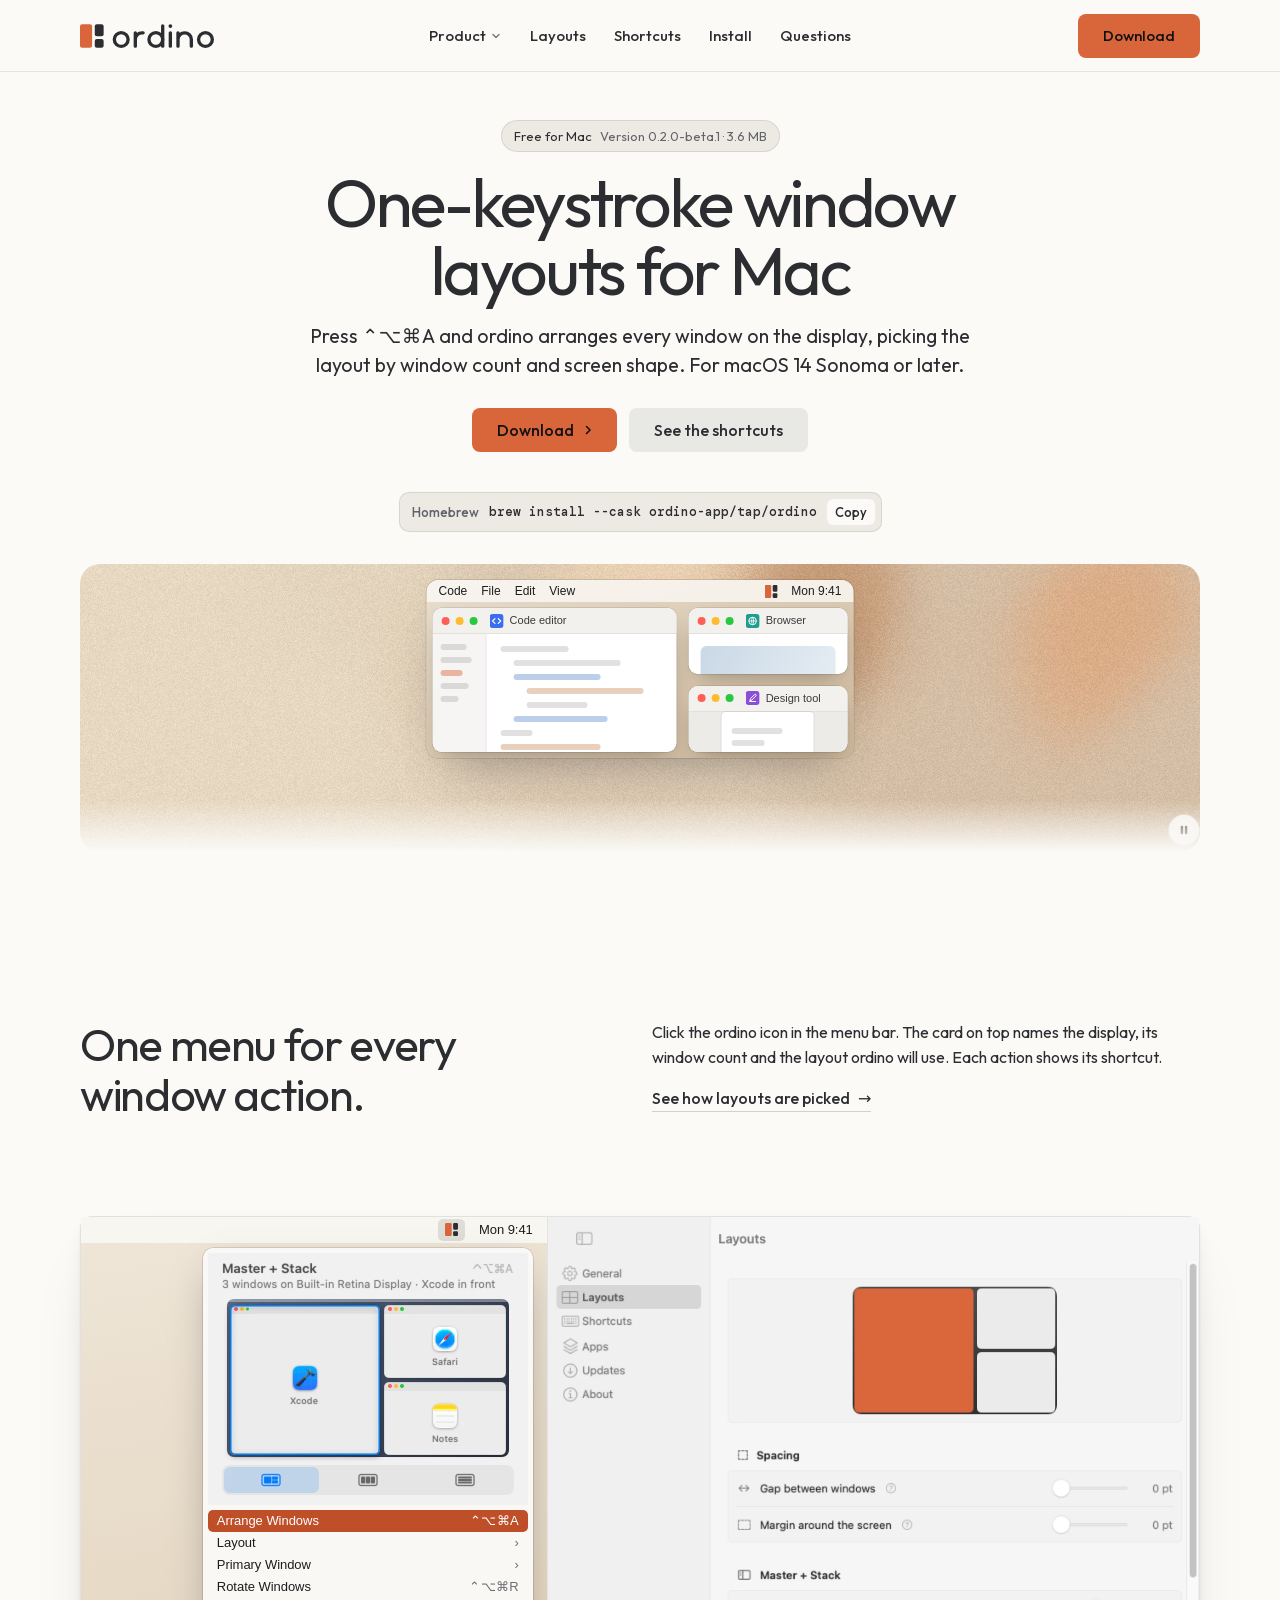
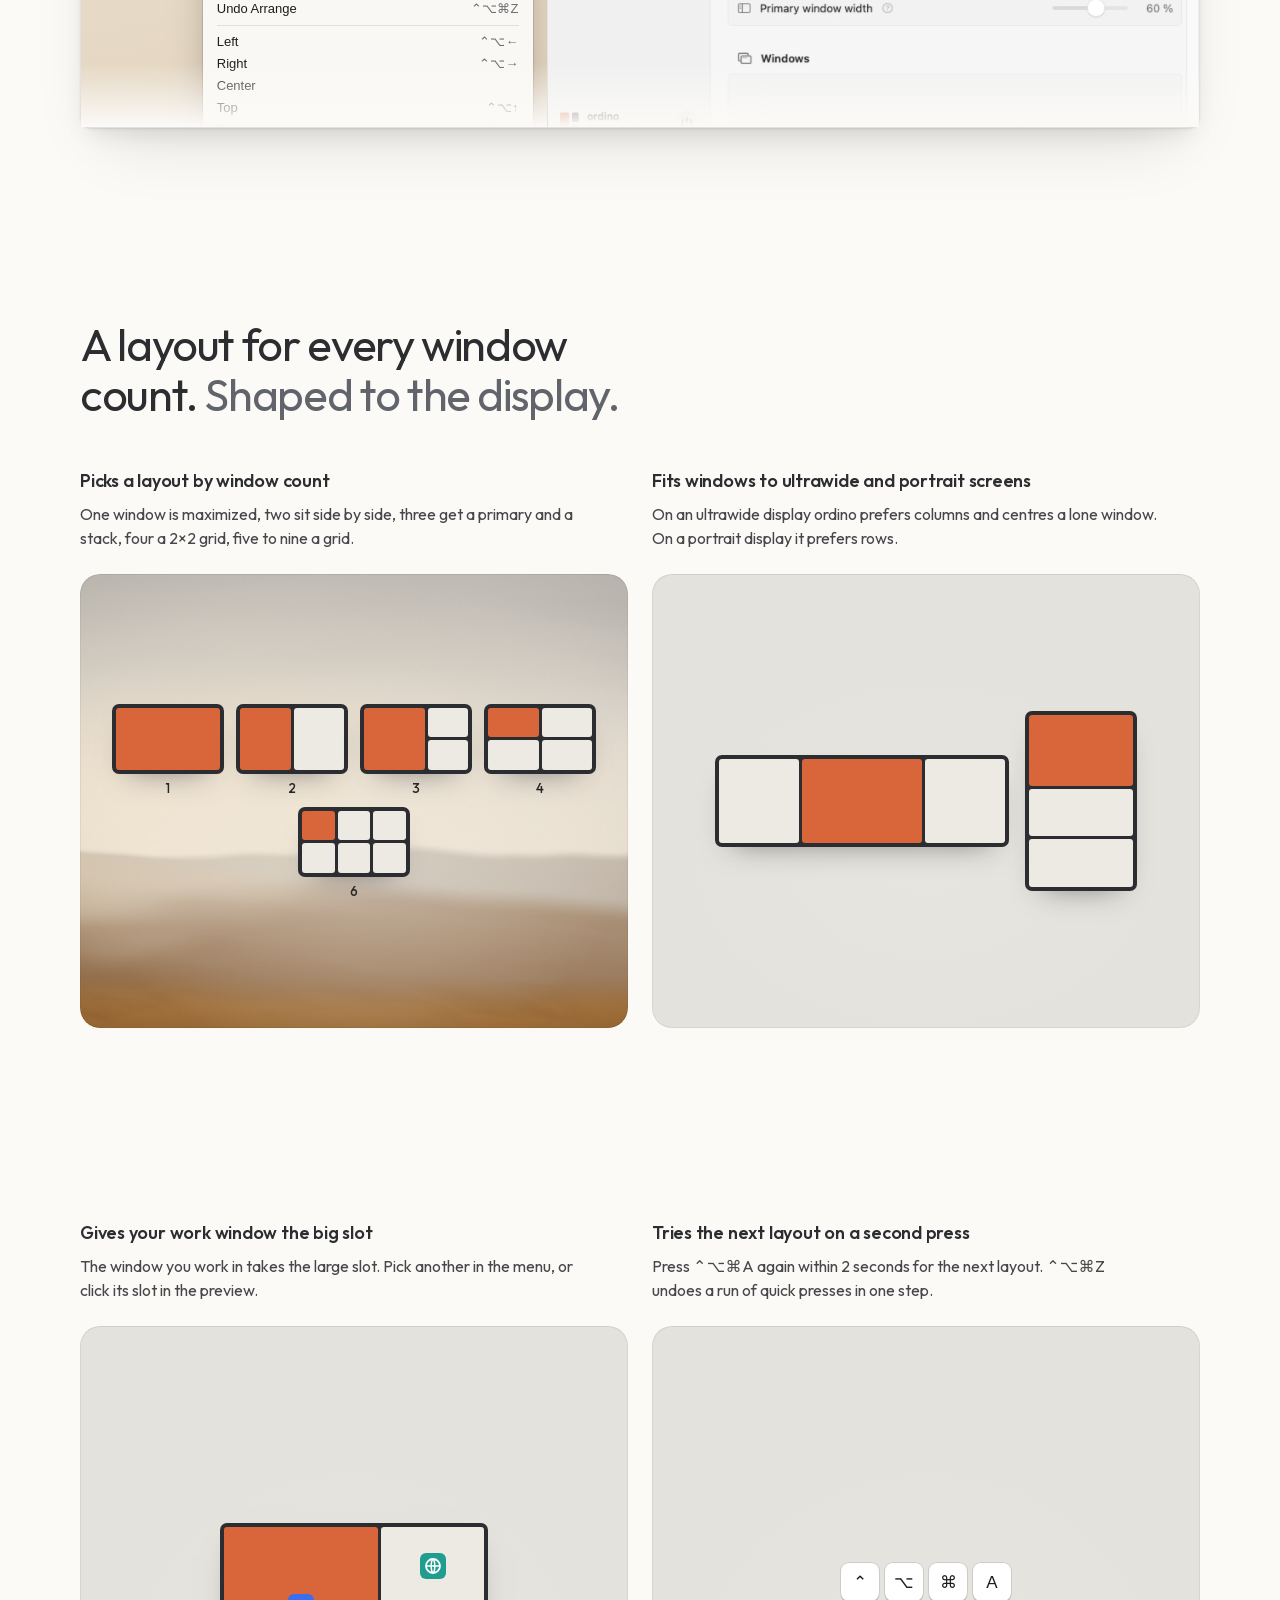
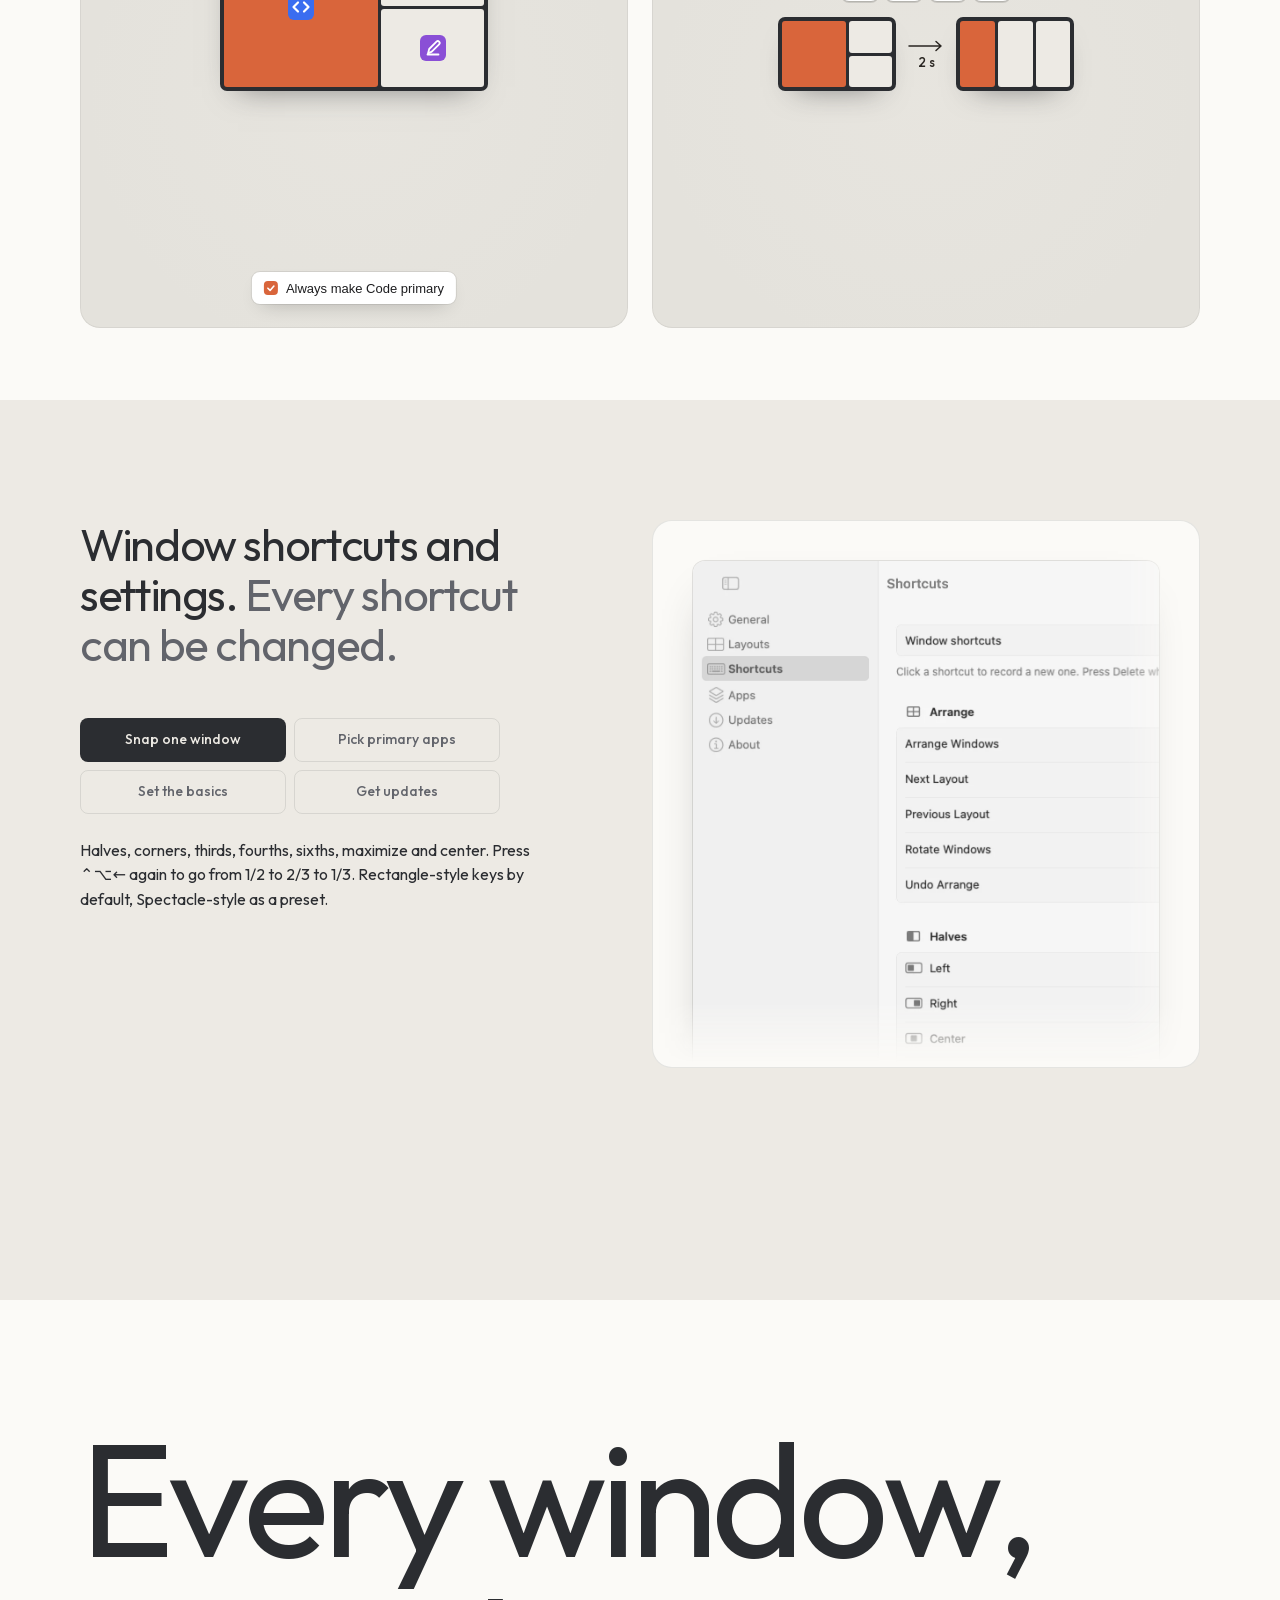
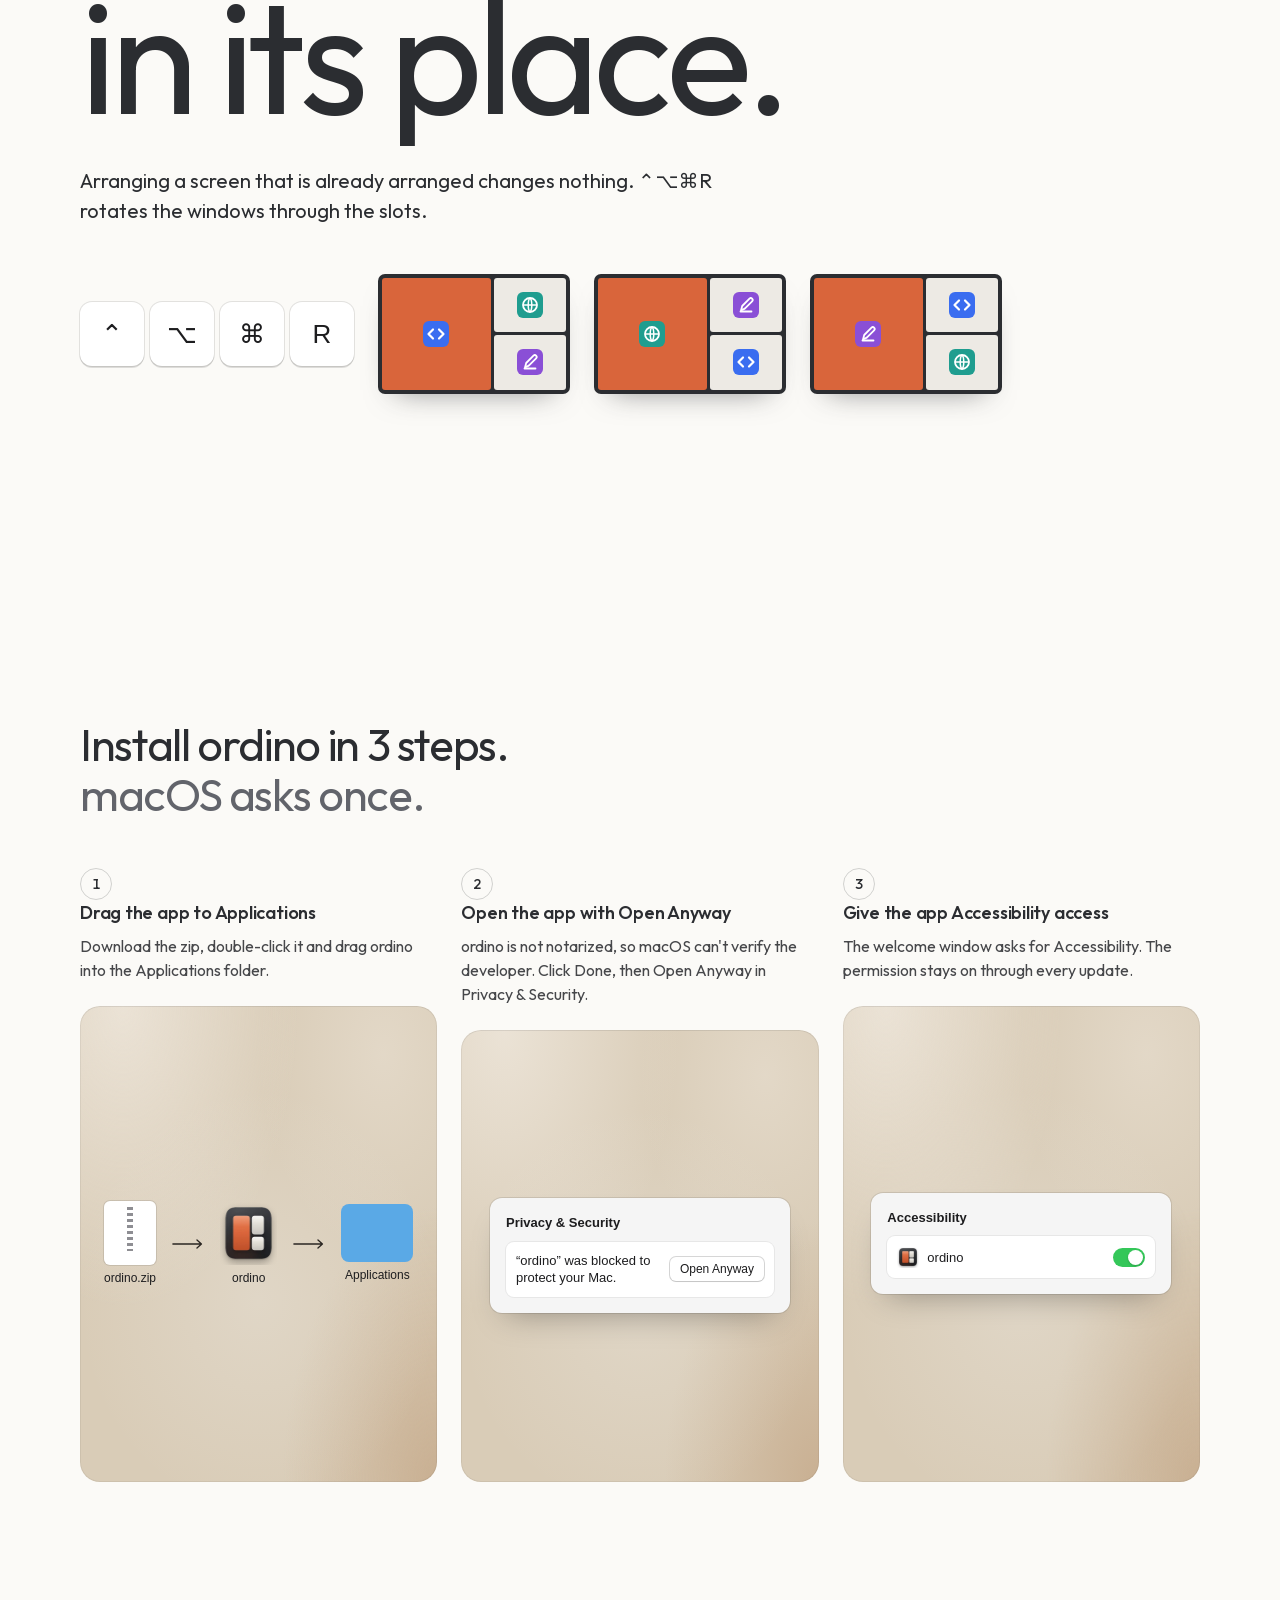
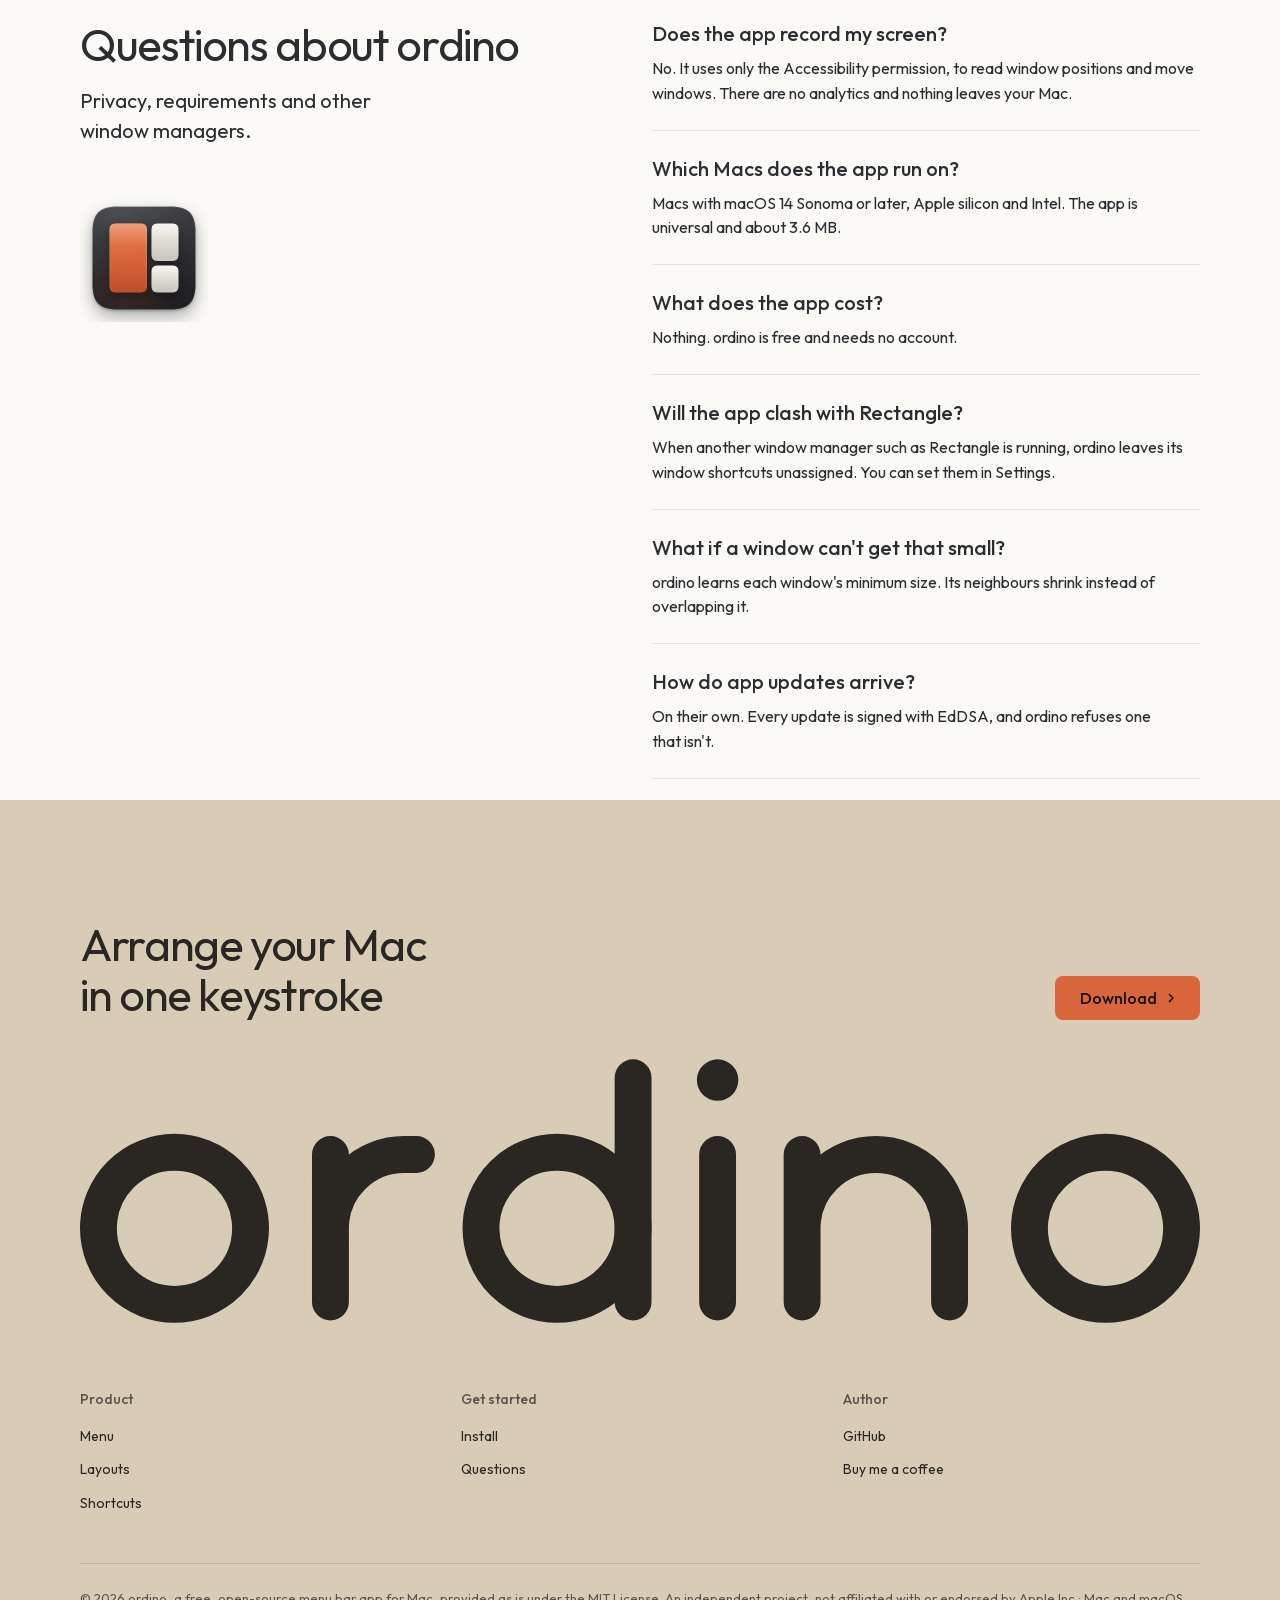
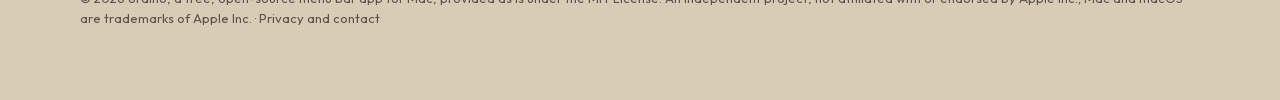
==== web/index.html @ cc45f48d "feat(web): Homebrew install command in the hero, click to copy" ====
<!doctype html>
<html lang="en" data-type="software" data-radius="soft" data-ground="sand" data-buttons="tonal" data-motion>
<head>
<meta charset="utf-8">
<meta name="viewport" content="width=device-width, initial-scale=1, viewport-fit=cover">
<title>ordino: one-keystroke window layouts for Mac</title>
<meta name="description" content="A free menu bar app that arranges every window on a display when you press ⌃⌥⌘A. Runs on macOS 14 Sonoma or later, Apple silicon and Intel.">
<meta property="og:type" content="website">
<meta property="og:title" content="ordino: one-keystroke window layouts for Mac">
<meta property="og:description" content="A free menu bar app that arranges every window on a display when you press ⌃⌥⌘A.">
<meta property="og:image" content="https://ordino-app.github.io/ordino/og-image.png">
<meta property="og:image:width" content="1200">
<meta property="og:image:height" content="630">
<meta property="og:url" content="https://ordino-app.github.io/ordino/">
<meta name="twitter:card" content="summary_large_image">
<link rel="icon" href="favicon.svg" type="image/svg+xml">
<link rel="apple-touch-icon" href="apple-touch-icon.png">
<meta name="theme-color" content="#fbfaf7">
<link rel="canonical" href="https://ordino-app.github.io/ordino/">
<meta name="site-kind" content="software">
<meta name="page-type" content="software">
<!-- Fonts are self-hosted (SIL OFL, see fonts/OFL-*.txt), so no visitor IP goes to Google. -->
<link href="fonts/fonts.css" rel="stylesheet">
<link rel="stylesheet" href="assets/system.css">
<link rel="stylesheet" href="assets/ui/cards.css">
<link rel="stylesheet" href="assets/motion/motion.css">
<link rel="stylesheet" href="assets/backgrounds/backgrounds.css">
<link rel="stylesheet" href="assets/layout/layout.css">
<link rel="stylesheet" href="assets/icons/icon.css">
<style>
:root {
  --p-bg: #fbfaf7; --p-surface: #edeae4; --p-ink: #2b2d31; --p-muted: #62646b;
  --p-accent: #d9653b; --p-accent-ink: #111111; --p-action: #d9653b; --p-action-ink: #111111;
  --p-inv-bg: #2b2d31; --p-inv-surface: #37393d; --p-inv-ink: #fbfaf7; --p-inv-muted: #a5a6a6;
  --p-inv-accent: #d9653b; --p-inv-accent-ink: #111111; --p-inv-action: #d9653b; --p-inv-action-ink: #111111;
  --font-display: "Outfit", system-ui, sans-serif;
  --font-text: "Outfit", system-ui, sans-serif;
  --font-mono: "DM Mono", ui-monospace, "SFMono-Regular", Menlo, Consolas, monospace;
  --display-weight: 400;
  --display-tracking: -0.03em;
  --display-tracking-xl: -0.04em;
}
</style>
<link rel="stylesheet" href="assets/ui/base.css">
<script>document.documentElement.classList.add('m-enter');setTimeout(()=>document.documentElement.classList.add('m-enter-done'),700)</script>
<script src="assets/backgrounds/backgrounds.js"></script>
<script>document.documentElement.classList.add('mo-js');setTimeout(()=>document.documentElement.classList.add('mo-safe'),2500)</script>
<link rel="modulepreload" href="assets/moments/moments.js">
<link rel="modulepreload" href="assets/moments/lib.js">
<link rel="modulepreload" href="assets/moments/letters-assemble/moment.js">
<!-- page CSS: only what sits inside a visual (the drawn Mac desktop, the menu, the layout drawings, the install mocks) -->
<style>
  /* the Mac look inside the drawn UI: the system face, as macOS draws its own menus and windows */
  .mac { --mac-font: -apple-system, BlinkMacSystemFont, "Helvetica Neue", Helvetica, Arial, sans-serif; font-family: var(--mac-font); color: #1d1d1f; }
  .kbd { font-family: var(--mac-font); font-feature-settings: "tnum"; letter-spacing: .02em; }

  /* ---- hero: a Mac desktop whose windows snap into Master + Stack */
  .hero__window > .desk { position: absolute; z-index: 1; left: 50%; top: var(--s-6); transform: translateX(-50%);
    width: min(880px, calc(100% - 2 * var(--s-6))); aspect-ratio: 2 / 1; border-radius: 12px; overflow: hidden;
    background: linear-gradient(160deg, #e9dfcf, #d8c6ad 60%, #cdb79b); box-shadow: 0 0 0 1px rgb(43 45 49 / .14), 0 24px 48px -24px rgb(43 45 49 / .45); }
  .desk__bar { position: absolute; inset: 0 0 auto 0; height: 22px; display: flex; align-items: center; gap: 14px; padding: 0 12px;
    background: rgb(251 250 247 / .78); font-size: 12px; font-weight: 500; color: #1d1d1f; z-index: 3; }
  .desk__bar .sp { flex: 1; }
  .desk__bar img { height: 13px; width: auto; display: block; }
  .desk__bar span:not(.sp) { white-space: nowrap; }
  .desk__bar .dim { font-weight: 400; }
  .desk__area { position: absolute; inset: 22px 0 0 0; }
  .win { position: absolute; left: var(--x); top: var(--y); width: var(--w); height: var(--h); padding: 6px;
    transition: transform 640ms cubic-bezier(.22,1,.36,1); transition-delay: var(--d, 0ms); transform-origin: 0 0; }
  .win__in { width: 100%; height: 100%; border-radius: 9px; overflow: hidden; background: #fff; display: flex; flex-direction: column;
    box-shadow: 0 0 0 .5px rgb(0 0 0 / .18), 0 10px 24px -10px rgb(0 0 0 / .35); }
  .win__bar { height: 26px; flex: none; display: flex; align-items: center; gap: 6px; padding: 0 9px; background: #f3f1ee; border-bottom: 1px solid rgb(0 0 0 / .07); font-size: 11px; font-weight: 500; color: #3a3a3c; }
  .win__bar i { width: 8px; height: 8px; border-radius: 50%; background: #ff5f57; flex: none; }
  .win__bar i + i { background: #febc2e; } .win__bar i + i + i { background: #28c840; margin-right: 6px; }
  .win__bar img { width: 14px; height: 14px; }
  .win__body { flex: 1; min-height: 0; position: relative; }
  .win--primary { --x: 0%; --y: 0%; --w: 60%; --h: 100%; --sx: 28%; --sy: 16%; --s: .62; }
  .win--top { --x: 60%; --y: 0%; --w: 40%; --h: 50%; --sx: -46%; --sy: 52%; --s: .9; --d: 60ms; }
  .win--bottom { --x: 60%; --y: 50%; --w: 40%; --h: 50%; --sx: -10%; --sy: -34%; --s: .82; --d: 120ms; }
  .desk.is-scattered .win { transform: translate(var(--sx), var(--sy)) scale(var(--s)); transition: none; }
  .desk.is-scattered .win--primary { z-index: 1; } .desk.is-scattered .win--top { z-index: 2; }
  /* the window contents: abstract lines, so the arrangement is what reads */
  .code { position: absolute; inset: 0; display: grid; grid-template-columns: 22% 1fr; }
  .code__side { background: #f6f5f3; border-right: 1px solid rgb(0 0 0 / .06); padding: 10px 8px; display: grid; align-content: start; gap: 7px; }
  .code__side b, .code__main b, .page b, .canvas b { display: block; height: 6px; border-radius: 3px; background: rgb(43 45 49 / .14); }
  .code__side b:nth-child(3) { background: rgb(217 101 59 / .45); }
  .code__main { padding: 12px 14px; display: grid; align-content: start; gap: 8px; }
  .code__main b { margin-left: var(--i, 0); width: var(--l, 60%); }
  .code__main b:nth-child(3n) { background: rgb(64 117 196 / .35); } .code__main b:nth-child(4n) { background: rgb(196 120 64 / .35); }
  .page { position: absolute; inset: 0; padding: 12px; display: grid; align-content: start; gap: 8px; }
  .page__hero { height: 44px; border-radius: 6px; background: linear-gradient(120deg, #c9d8e6, #e7eef4); }
  .canvas { position: absolute; inset: 0; background: #ecebe8; display: grid; place-items: center; }
  .canvas__art { width: 58%; aspect-ratio: 4 / 3; background: #fff; border-radius: 4px; box-shadow: 0 0 0 1px rgb(0 0 0 / .06); padding: 10px; display: grid; align-content: start; gap: 6px; }
  .canvas__art i { display: block; height: 30%; border-radius: 4px; background: #f0b49a; }
  .hud { position: absolute; z-index: 4; left: 50%; top: 50%; translate: -50% -50%; padding: 10px 16px; border-radius: 12px;
    background: rgb(40 40 42 / .78); color: #fff; font-size: 13px; font-weight: 500; text-align: center; opacity: 0; transition: opacity 240ms ease;
    display: grid; gap: 2px; white-space: nowrap; }
  .hud .kbd { font-size: 18px; } .hud span:last-child { font-weight: 400; color: rgb(255 255 255 / .8); font-size: 12px; }
  .desk.is-hud .hud { opacity: 1; }
  @media (max-width: 639px) {
    .hero__window > .desk { top: var(--s-4); width: calc(100% - 2 * var(--s-4)); }
    .desk__bar .dim, .desk__bar .opt { display: none; }
    .win { padding: 4px; } .win__bar { height: 18px; font-size: 9px; padding: 0 6px; } .win__bar i { width: 6px; height: 6px; }
    .hud { font-size: 11px; padding: 6px 10px; } .hud .kbd { font-size: 14px; }
  }
  @media (prefers-reduced-motion: reduce) { .win { transition: none; } .desk.is-scattered .win { transform: none; } .hud { display: none; } }

  /* ---- the app frame: the menu bar menu beside the Layouts settings (sections-library.md app-frame) */
  .app.ui { display: grid; grid-template-columns: minmax(0, 5fr) minmax(0, 7fr); margin-top: var(--s-7); background: var(--u-bg); border: 1px solid var(--u-border); border-radius: var(--u-r); box-shadow: var(--u-shadow); }
  .app > .app__pane { position: relative; min-width: 0; min-height: 0; overflow: hidden; }
  .app > .app__pane + .app__pane { border-left: 1px solid var(--u-line); }
  .app > .app__pane::after { content: ""; position: absolute; inset: auto 0 0 0; height: 64px; background: linear-gradient(transparent, var(--u-bg)); pointer-events: none; z-index: 3; }
  @media (min-width: 1024px) and (max-width: 1279px) { .app.ui { grid-template-columns: minmax(0, 5fr) minmax(0, 7fr); } }
  @media (max-width: 1023px) {
    .app.ui { grid-template-columns: minmax(0, 1fr) minmax(0, 1fr); }
  }
  @media (max-width: 639px) {
    .app.ui { grid-template-columns: minmax(0, 1fr); }
    .app > .app__pane--open { display: none; }
  }
  .app__pane--list { background: linear-gradient(170deg, #efe6d8, #e2d3bd); }
  .menubar { height: 26px; display: flex; align-items: center; justify-content: flex-end; gap: 14px; padding: 0 14px; background: rgb(251 250 247 / .82); font-size: 13px; color: #1d1d1f; }
  .menubar__ordino { height: 22px; padding: 0 7px; border-radius: 5px; background: rgb(0 0 0 / .1); display: grid; place-items: center; }
  .menubar__ordino img { height: 13px; width: auto; }
  .mmenu { position: absolute; top: 31px; right: 14px; width: min(330px, calc(100% - 28px)); padding: 5px; border-radius: 10px; font-size: 13px; line-height: 1;
    background: rgb(250 249 247 / .97); box-shadow: 0 0 0 .5px rgb(0 0 0 / .22), 0 16px 40px -12px rgb(0 0 0 / .35); }
  .mmenu__card { margin: 0 0 5px; padding: 10px; border-radius: 7px; background: rgb(0 0 0 / .045); display: grid; gap: 8px; }
  .mmenu__card--real { padding: 0; background: none; }
  .mmenu__card--real img { display: block; width: 100%; height: auto; }
  .mmenu__title { display: flex; justify-content: space-between; font-weight: 600; }
  .mmenu__title .kbd { font-weight: 400; color: #6e6e73; }
  .mmenu__sub { font-size: 11px; color: #6e6e73; line-height: 1.35; }
  .mmenu__thumb { display: grid; grid-template-columns: 3fr 2fr; grid-template-rows: 1fr 1fr; gap: 4px; height: 92px; padding: 5px; border-radius: 6px; background: #2b2d31; }
  .mmenu__thumb span { border-radius: 4px; background: #edeae4; display: grid; place-items: center; font-size: 11px; font-weight: 500; color: #2b2d31; }
  .mmenu__thumb span:first-child { grid-row: 1 / span 2; background: #bf4f29; color: #fff; }
  .mmenu__icons { display: flex; gap: 6px; }
  .mmenu__icons i { width: 26px; height: 18px; border-radius: 4px; border: 1.5px solid #8e8e93; display: grid; gap: 2px; padding: 2px; }
  .mmenu__icons i.on { border-color: #d9653b; background: rgb(217 101 59 / .12); }
  .mmenu__icons i b { display: block; border-radius: 1px; background: #8e8e93; }
  .mmenu__icons i.on b { background: #d9653b; }
  .mi { display: flex; align-items: center; height: 22px; padding: 0 9px; border-radius: 5px; white-space: nowrap; }
  .mi .kbd { margin-left: auto; color: #6e6e73; padding-left: 16px; }
  .mi .chev { margin-left: auto; color: #6e6e73; }
  .mi.is-on { background: #bf4f29; color: #fff; } .mi.is-on .kbd { color: #fff; }
  /* Text-filled highlights use a deeper terracotta so white text clears 4.5:1. */
  p.pill { height: auto; min-height: 32px; padding-block: 4px; flex-wrap: wrap; }
  .msep { height: 1px; margin: 5px 9px; background: rgb(0 0 0 / .1); }
  .app__pane--open { background: #f5f5f5; }
  .app__pane--open img { display: block; width: 100%; height: auto; max-width: none; }

  /* ---- the four layout drawings in the feature tiles */
  #layouts .panel { --p-h: 300px; }
  .lay { position: absolute; inset: 0; z-index: 1; display: flex; align-items: center; justify-content: center; gap: var(--s-4); padding: var(--s-6); }
  .scr { flex: none; height: var(--sh, 96px); aspect-ratio: var(--ar, 16 / 10); padding: 4px; border-radius: 7px; background: #2b2d31; display: grid; gap: 3px;
    box-shadow: 0 14px 30px -18px rgb(43 45 49 / .6); }
  .scr > i { display: block; border-radius: 3px; background: #edeae4; min-width: 0; min-height: 0; }
  .scr > i.p { background: #d9653b; }
  .scr--1 { grid-template: 1fr / 1fr; }
  .scr--2 { grid-template: 1fr / 1fr 1fr; }
  .scr--3 { grid-template: 1fr 1fr / 3fr 2fr; } .scr--3 > .p { grid-row: 1 / span 2; }
  .scr--4 { grid-template: 1fr 1fr / 1fr 1fr; }
  .scr--6 { grid-template: 1fr 1fr / 1fr 1fr 1fr; }
  .scr--uw { --ar: 32 / 10; grid-template: 1fr / 2fr 3fr 2fr; }
  .scr--pt { --ar: 10 / 16; grid-template: 3fr 2fr 2fr / 1fr; }
  .lay--count { flex-wrap: wrap; align-content: center; gap: var(--s-3); }
  .lay--count .scr { --sh: 70px; }
  .lay__col { display: grid; justify-items: center; gap: var(--s-2); }
  .lay__n { font: 500 13px/1 var(--font-text); color: var(--ground-ink, #2a2622); }
  .slot { display: grid; place-items: center; gap: 4px; font: 500 12px/1 -apple-system, BlinkMacSystemFont, "Helvetica Neue", sans-serif; color: #2b2d31; }
  .slot img { width: 26px; height: 26px; }
  .scr > i.slot { display: grid; } .scr > i.p.slot { color: #fff; }
  .lay--primary .scr { --sh: 168px; }
  .chip { position: absolute; z-index: 2; left: 50%; bottom: var(--s-5); translate: -50% 0; display: inline-flex; align-items: center; gap: 8px; height: 32px; padding: 0 12px; border-radius: 8px;
    background: #fff; box-shadow: 0 0 0 1px rgb(0 0 0 / .08), 0 8px 20px -10px rgb(0 0 0 / .3); font: 500 13px/1 -apple-system, BlinkMacSystemFont, "Helvetica Neue", sans-serif; color: #1d1d1f; white-space: nowrap; }
  .chip .tick { width: 14px; height: 14px; border-radius: 4px; background: #d9653b; display: grid; place-items: center; }
  .chip .tick svg { width: 10px; height: 10px; }
  .lay--primary { padding-bottom: 72px; }
  .lay--next { flex-direction: column; gap: var(--s-4); }
  .lay__row { display: flex; align-items: center; gap: var(--s-3); }
  .keys { display: flex; gap: 6px; }
  .keys span { min-width: 38px; height: 38px; padding: 0 8px; display: grid; place-items: center; border-radius: 8px; background: #fff; color: #1d1d1f;
    box-shadow: 0 0 0 1px rgb(0 0 0 / .1), 0 2px 0 rgb(0 0 0 / .12); font: 500 17px/1 -apple-system, BlinkMacSystemFont, "Helvetica Neue", sans-serif; }
  .lay--next .scr { --sh: 74px; }
  .arrow { color: var(--ground-ink, #2a2622); font: 500 13px/1 var(--font-text); display: grid; justify-items: center; gap: 4px; }
  .arrow svg { width: 36px; height: 12px; }
  @media (max-width: 639px) {
    #layouts .panel { --p-h: 180px; }
    .lay { padding: var(--s-4); gap: var(--s-3); }
    .lay--count .scr { --sh: 46px; } .lay--primary .scr { --sh: 118px; } .lay--next .scr { --sh: 52px; }
    .scr--uw { --sh: 54px !important; } .lay--fit .scr--pt { --sh: 110px; } .lay--fit .scr--uw { --sh: 46px !important; }
    .keys span { min-width: 30px; height: 30px; font-size: 14px; }
    .lay--primary { padding-bottom: 60px; } .chip { bottom: var(--s-4); }
  }
  .lay--fit .scr--pt { --sh: 180px; } .lay--fit .scr--uw { --sh: 92px; }

  /* ---- settings screenshots in the tabs frame */
  .shot { border-radius: 12px; overflow: hidden; background: #f5f5f5; box-shadow: 0 0 0 1px rgb(0 0 0 / .1), 0 24px 48px -24px rgb(43 45 49 / .45); }
  .shot img { display: block; width: 100%; height: auto; max-width: none; }
  #shortcuts .frame--split { --ratio: 100%; }
  #shortcuts .stage > .at-corner { --ax: 40px; --ay: 40px; width: calc(100% - 80px); height: 100%; }
  #shortcuts .shot { height: 100%; } #shortcuts .shot img { height: 100%; object-fit: cover; object-position: left top; }
  @media (max-width: 639px) { #shortcuts .stage > .at-corner { --ax: 16px; --ay: 16px; width: calc(100% - 32px); } }

  .rot { display: flex; flex-wrap: wrap; align-items: center; gap: var(--s-5); margin-top: var(--s-7); }
  .rot .scr { --sh: 120px; }
  @media (min-width: 1024px) and (max-width: 1279px) { .rot .scr { --sh: 100px; } }
  .keys--lg span { min-width: 64px; height: 64px; font-size: 26px; border-radius: 12px; }
  @media (max-width: 1023px) { .rot { margin-top: var(--s-9); } .rot .keys { flex-basis: 100%; } .rot .scr { --sh: 124px; } .keys--lg span { min-width: 96px; height: 96px; font-size: 34px; border-radius: 16px; } }
  @media (max-width: 639px) { .rot { gap: var(--s-3); } .rot .scr { --sh: 64px; } .rot .slot img { width: 16px; height: 16px; } .keys--lg span { min-width: 48px; height: 48px; font-size: 20px; } }
  /* the tablet and the small laptop stack the three steps (system.css takes span-4 cards two-up under 1280) */
  @media (min-width: 640px) and (max-width: 1279px) { #install { --h: 2; } }
  @media (max-width: 639px) { #shortcuts .frame--split { --ratio: 80%; } }
  @media (min-width: 1280px) { html #install .panel { --p-h: calc(100svh - 448px); } }
  #statement .mo-la__sub { color: var(--ink); }
  /* a narrow phone: the logo steps down so the logo, the Download button and the menu button share the bar */
  @media (max-width: 379px) { .nav__logo img { height: 19px; width: auto; } .nav:not(.is-open) .nav__actions .btn { padding-inline: var(--s-3); } }
  .hero--centred .hero__lead { color: var(--ink); }
  .faq__head { align-self: start; align-content: start; }
  .faq__icon { width: 128px; height: 128px; margin-top: var(--s-6); }
  @media (max-width: 639px) { .faq__icon { width: 80px; height: 80px; } }
  @media (min-width: 640px) and (max-width: 1023px) {
    #layouts .grid > .card { grid-column: auto / span 6; }
    #layouts .panel { --p-h: calc(100svh - 500px); }
    .hero__window > .desk { aspect-ratio: 16 / 10; }
    #layouts .lay { flex-wrap: wrap; align-content: center; }
    #layouts .lay--count .scr { --sh: 60px; } #layouts .lay--primary .scr { --sh: 200px; } #layouts .lay--next .scr { --sh: 84px; }
    #layouts .lay--fit .scr--uw { --sh: 88px; } #layouts .lay--fit .scr--pt { --sh: 240px; }
    html #install .panel { --p-h: calc((200svh - 312px) / 3 - 170px); }
  }
  /* ---- install steps */
  #install .panel { --p-h: 260px; }
  .inst { position: absolute; inset: 0; z-index: 1; display: grid; place-items: center; padding: var(--s-5); }
  .inst__drag { display: flex; align-items: center; gap: var(--s-4); }
  .file { display: grid; justify-items: center; gap: 6px; font: 400 12px/1.2 -apple-system, BlinkMacSystemFont, "Helvetica Neue", sans-serif; color: #1d1d1f; text-align: center; }
  .file img { width: 64px; height: 64px; }
  .file__zip { width: 52px; height: 64px; border-radius: 6px; background: #fff; box-shadow: 0 0 0 1px rgb(0 0 0 / .1); position: relative; }
  .file__zip::before { content: ""; position: absolute; left: 50%; top: 6px; bottom: 14px; width: 6px; translate: -50% 0; background: repeating-linear-gradient(#8e8e93 0 3px, transparent 3px 6px); }
  .file__folder { width: 72px; height: 58px; border-radius: 8px; background: #5aa9e6; position: relative; display: grid; place-items: center; }
  .file__folder img { width: 34px; height: 34px; }
  .sheet { width: min(100%, 300px); padding: var(--s-4); border-radius: 12px; background: #f5f5f5; box-shadow: 0 0 0 1px rgb(0 0 0 / .1), 0 16px 32px -16px rgb(0 0 0 / .35);
    font: 400 13px/1.35 -apple-system, BlinkMacSystemFont, "Helvetica Neue", sans-serif; color: #1d1d1f; display: grid; gap: 10px; }
  .sheet__head { font-weight: 600; font-size: 13px; }
  .sheet__row { display: flex; align-items: center; justify-content: space-between; gap: 10px; padding: 10px; border-radius: 8px; background: #fff; box-shadow: 0 0 0 1px rgb(0 0 0 / .06); }
  .sheet__row img { width: 22px; height: 22px; flex: none; }
  .sheet__btn { flex: none; height: 24px; padding: 0 10px; border-radius: 6px; background: #fff; box-shadow: 0 0 0 1px rgb(0 0 0 / .16), 0 1px 1px rgb(0 0 0 / .08); display: grid; place-items: center; font-size: 12px; white-space: nowrap; }
  .sw { flex: none; width: 32px; height: 19px; border-radius: 10px; background: #34c759; position: relative; }
  .sw::after { content: ""; position: absolute; right: 2px; top: 2px; width: 15px; height: 15px; border-radius: 50%; background: #fff; box-shadow: 0 1px 2px rgb(0 0 0 / .2); }
  .sw--off { background: #d1d1d6; } .sw--off::after { right: auto; left: 2px; }
  .sheet__who { display: flex; align-items: center; gap: 8px; }
  @media (max-width: 639px) { html #install .panel { --p-h: 290px; } #install { --hm: 2; } }

  /* ---- the close: the client's wordmark across the .wrap (brand rule: the name is never set in another face) */
  .close__word svg { display: block; width: 100%; height: auto; }
  .close__word { line-height: 0; }

  /* ================= responsive pass ================= */
  /* hero desktop: sized to the frame it sits in (a size container), so every window stands whole above the
     frame's fade at every width and height; the desk widens to 2.4:1 at most when the frame is short */
  .hero--centred .hero__window { container-type: size; }
  .hero__window > .desk { --pad: var(--s-6); --ar: 2;
    --dw: min(880px, 100cqw - 2 * var(--pad));
    --dh: min(var(--dw) / var(--ar), 86cqh - var(--pad));
    width: min(var(--dw), var(--dh) * 2.4); height: var(--dh); aspect-ratio: auto;
    top: max(var(--s-4), (86cqh - var(--dh)) / 2); }
  @media (min-width: 640px) and (max-width: 1023px) { .hero__window > .desk { --ar: 1.6; aspect-ratio: auto; } }
  @media (max-width: 639px) { .hero__window > .desk { --pad: var(--s-4); width: min(var(--dw), var(--dh) * 2.4); } }
  /* small desks: the window titles go, the app icons stay; the bar keeps the app name */
  @media (max-width: 479px) {
    .win__bar { font-size: 0; gap: 4px; } .win__bar img { width: 11px; height: 11px; margin-left: 2px; }
    .win__bar i + i + i { margin-right: 2px; }
    .code__main { padding: 8px; gap: 6px; } .code__side { padding: 8px 6px; gap: 5px; }
    .page { padding: 8px; gap: 6px; } .page__hero { height: 24px; }
  }
  .arrow { white-space: nowrap; }

  /* the menu frame on a tablet: the menu on top, the Layouts settings full width under it, readable */
  @media (min-width: 640px) and (max-width: 1023px) {
    .app.ui { grid-template-columns: minmax(0, 1fr); }
    .app > .app__pane--list { height: 440px; }
    .app > .app__pane + .app__pane { border-left: 0; border-top: 1px solid var(--u-line); }
    .mmenu { right: auto; left: 50%; translate: -50% 0; }
    .menubar { justify-content: center; }
  }
  /* below the laptop the frame takes its content's height (the section grows with it), never squeezed into what the heading leaves */
  @media (max-width: 1023px) { #menu .app.fill { flex: none; } }
  /* a phone: the menu alone, centred under its icon, as tall as it reads */
  @media (max-width: 639px) {
    .app > .app__pane--list { min-height: 400px; }
    .mmenu { right: auto; left: 50%; translate: -50% 0; width: min(330px, calc(100% - 24px)); }
  }

  /* layout drawings on a narrow phone: five screens in two rows, nothing clipped */
  @media (max-width: 479px) {
    #layouts .panel { --p-h: 172px; }
    .lay--count { gap: var(--s-2) var(--s-3); }
    .lay--count .scr { --sh: 40px; }
    .lay--next .scr { --sh: 46px; } .lay__row { gap: var(--s-2); }
    .lay .keys span { min-width: 28px; height: 28px; font-size: 13px; }
  }

  /* settings screenshots on a phone: shown larger and cropped to their top left, so the labels read */
  @media (max-width: 639px) {
    #shortcuts .frame--split { --ratio: 92%; }
    #shortcuts .shot img { width: 180%; height: auto; max-width: none; object-fit: initial; }
  }

  /* rotate row on a narrow phone: the three displays in one line under the keys */
  @media (max-width: 399px) { .rot { gap: var(--s-2); } .rot .scr { --sh: 50px; } .rot .slot img { width: 14px; height: 14px; } }

  /* install: three steps in one row on the small laptop, the drawings scaled to the card */
  @media (min-width: 1024px) and (max-width: 1279px) {
    #install { --h: 1; }
    #install .grid > .card { grid-column: auto / span 4; }
    html #install .panel { --p-h: clamp(220px, calc(100svh - 500px), 340px); }
    .inst { padding: var(--s-4); }
    .inst__drag { gap: var(--s-2); } .file img { width: 48px; height: 48px; } .file__zip { width: 40px; height: 50px; }
    .file__folder { width: 56px; height: 46px; } .inst .arrow svg { width: 24px; }
  }
  @media (max-width: 399px) {
    .inst__drag { gap: var(--s-2); } .file img { width: 52px; height: 52px; } .file__zip { width: 42px; height: 52px; }
    .file__folder { width: 60px; height: 48px; } .inst .arrow svg { width: 24px; }
  }
  @media (max-width: 379px) { html #install .panel { --p-h: 250px; } }
  @media (max-width: 479px), (min-width: 1024px) and (max-width: 1279px) { .sheet__row { flex-wrap: wrap; } }

  /* the Homebrew command under the hero buttons: one button, click copies it */
  .brew { display: inline-flex; align-items: center; gap: 10px; margin-top: var(--s-5); padding: 6px 6px 6px 12px; font: 500 13px/1.4 var(--font-text);
          color: var(--muted); background: var(--surface); border: 1px solid var(--line); border-radius: 10px; cursor: pointer; transition: border-color .15s, transform .1s; }
  .brew code { font: 500 13px/1.4 var(--font-mono); color: var(--ink); }
  .brew__hint { padding: 4px 8px; border-radius: 6px; background: var(--bg); color: var(--ink); }
  .brew:hover { border-color: var(--muted); } .brew:active { transform: scale(.98); }
  .brew:focus-visible { outline: 2px solid var(--accent); outline-offset: 2px; }
  @media (max-width: 639px) { .brew { display: none; } }   /* Homebrew is a Mac tool; the phone hero stays as it was */

  /* a tall window (960 and up, e.g. a portrait or half-width window on a big display): the close and the
     statement are as tall as what they hold, not a whole screen, which left hundreds of empty pixels
     between the heading and the name and under the keys. Laptop and phone screens keep one screen each. */
  @media (min-height: 960px) {
    html footer.closing { height: auto; min-height: 0; padding-top: var(--s-9); }
    html footer.closing > .wrap { height: auto; }
    html footer.closing .close__word { margin-top: var(--s-7); }
    html main > #statement { height: auto; min-height: 0; }
    html main > #statement > .wrap { height: auto; }
  }

  /* a short laptop screen (1280 and up, under 900 tall): the FAQ and the close grow with what they hold */
  @media (min-width: 1280px) and (max-height: 860px) {
    #faq, footer.closing { height: auto; min-height: calc(var(--h, 1) * 100svh); }
  }

  /* the FAQ on a laptop: the six answers in two columns beside the head, so they sit in one screen at 800 tall */
  @media (min-width: 1280px) and (max-height: 860px) {
    #faq .faq__head { grid-column: 1 / span 4; }
    #faq .faq { grid-column: 5 / -1; display: grid; grid-template-columns: subgrid; align-content: start; }
    #faq .faq > .faq__item { grid-column: auto / span 4; align-content: start; }
    #faq .faq > .faq__item:nth-child(2) { padding-top: 0; }
  }

  /* the four settings tabs: two even rows, never three and one; 44px targets */
  #shortcuts .tabs { display: grid; grid-template-columns: repeat(2, minmax(0, 1fr)); max-width: 420px; }
  #shortcuts .tab { min-height: 44px; }
  @media (max-width: 639px) { #shortcuts .frame--split { margin-top: var(--s-5); } }

  /* footer columns: three across from the tablet up, two on a phone (Author under Product) */
  #contact .closing__links .grid > .footer__col { grid-column: auto / span 4; }
  @media (max-width: 639px) { #contact .closing__links .grid > .footer__col { grid-column: auto / span 6; } }
</style>
</head>
<body>
<!-- type: software (site-kind software; a free macOS menu bar utility)
     deal: hero centred, nav nav-centre (nav-cards dealt first, dealt again: one product, no screen per card), close close-word,
     footer footer-statement, rhythm surface-pairs (#shortcuts on .ground-surface), buttons tonal, mark: the client's logo,
     palette: the client's brand colours through start.mjs brand (paper, graphite, terracotta, off-white), type outfit (epilogue dealt first; it failed hero-lines at 36 characters),
     radius soft, lit ground sand
     effect: grain-gradient in the hero frame (behind the drawn desktop); card ground painterly-landscape (#layouts, still)
     moments: letters-assemble in #statement (the brand line builds itself) -->
<header class="nav nav--centre">
  <div class="wrap nav__bar">
    <a class="skip-link" href="#top">Skip to content</a>
    <a class="nav__logo" href="#top" aria-label="ordino, back to the top"><img src="logo-horizontal.svg" alt="ordino" width="139" height="25"></a>
    <nav class="nav__links" aria-label="Main">
      <div class="nav__item">
        <a class="nav__link" href="#menu">Product <svg class="chev" viewBox="0 0 12 12" aria-hidden="true"><path d="M3 4.5l3 3 3-3" fill="none" stroke="currentColor" stroke-width="1.5" stroke-linecap="round" stroke-linejoin="round"/></svg></a>
        <div class="nav__menu">
          <div class="wrap grid">
            <div class="menu-col span-3">
              <p class="t-label">Arrange</p>
              <a href="#menu">Menu<span>Every action in one place</span></a>
              <a href="#layouts">Layouts<span>Picked by window count</span></a>
            </div>
            <div class="menu-col span-3">
              <p class="t-label">One window</p>
              <a href="#shortcuts">Shortcuts<span>Halves, corners, thirds</span></a>
              <a href="#install">Install<span>Three steps, asked once</span></a>
            </div>
          </div>
        </div>
      </div>
      <div class="nav__item"><a class="nav__link" href="#layouts">Layouts</a></div>
      <div class="nav__item"><a class="nav__link" href="#shortcuts">Shortcuts</a></div>
      <div class="nav__item"><a class="nav__link" href="#install">Install</a></div>
      <div class="nav__item"><a class="nav__link" href="#faq">Questions</a></div>
    </nav>
    <div class="nav__actions">
      <a class="btn btn--primary" href="https://ordino-app.github.io/ordino-updates/archives/ordino-0.2.0-beta.1.zip" data-download>Download</a>
    </div>
    <button class="nav__toggle" type="button" aria-expanded="false" aria-label="Menu">
      <svg width="18" height="18" viewBox="0 0 18 18" aria-hidden="true"><path d="M2 5h14M2 13h14" stroke="currentColor" stroke-width="1.6" stroke-linecap="round"/></svg>
    </button>
  </div>
</header>

<main id="top">
  <section class="hero hero--centred" data-enter aria-labelledby="hero-h">
    <div class="wrap"><div class="hero-text">
      <div class="hero__c">
        <p class="pill"><span>Free for Mac</span><span class="muted" data-dl-label>Version 0.2.0-beta.1 · 3.6 MB</span></p>
        <h1 id="hero-h">One-keystroke window layouts for Mac</h1>
        <p class="hero__lead">Press <span class="kbd">⌃⌥⌘A</span> and ordino arranges every window on the display, picking the layout by window count and screen shape. For macOS 14 Sonoma or later.</p>
        <div class="btn-row">
          <a class="btn btn--primary" href="https://ordino-app.github.io/ordino-updates/archives/ordino-0.2.0-beta.1.zip" data-download>Download<svg class="m-arrow" viewBox="0 0 12 12" aria-hidden="true"><path class="m-arrow__stem" d="M1 6h8"/><path class="m-arrow__head" d="M4.5 2.5 8 6l-3.5 3.5"/></svg></a>
          <a class="btn btn--secondary" href="#shortcuts">See the shortcuts</a>
        </div>
        <button type="button" class="brew" data-copy="#brew-cmd" aria-label="Copy the Homebrew install command"><span class="brew__label">Homebrew</span><code id="brew-cmd">brew install --cask ordino-app/tap/ordino</code><span class="brew__hint" aria-hidden="true">Copy</span></button>
      </div>
      <div class="hero__window" data-fx="grain-gradient" data-fx-seed="7" data-fx-palette='{"bg":"#dccfba","surface":"#ece4d6","ink":"#2a2622","accent":"#c98a62"}' role="img" aria-label="A Mac desktop with a code editor, a browser and a design tool windows scattered; after ⌃⌥⌘A, the code editor takes the large left slot and the browser and design tool stack on the right">
        <div class="desk mac" data-desk aria-hidden="true">
          <script>document.currentScript.parentElement.classList.add('is-scattered')</script>
          <div class="desk__bar"><span>Code</span><span class="dim">File</span><span class="dim">Edit</span><span class="dim">View</span><span class="sp"></span><img width="16" height="16" src="logo-mark.svg" alt=""><span class="dim opt">Mon 9:41</span></div>
          <div class="desk__area">
            <div class="win win--primary"><div class="win__in">
              <div class="win__bar"><i></i><i></i><i></i><img width="26" height="26" src="media/icons/code.svg" alt="">Code editor</div>
              <div class="win__body"><div class="code">
                <div class="code__side"><b style="width:70%"></b><b style="width:85%"></b><b style="width:60%"></b><b style="width:75%"></b><b style="width:50%"></b></div>
                <div class="code__main"><b style="--l:42%"></b><b style="--l:66%;--i:8%"></b><b style="--l:54%;--i:8%"></b><b style="--l:72%;--i:16%"></b><b style="--l:38%;--i:16%"></b><b style="--l:58%;--i:8%"></b><b style="--l:20%"></b><b style="--l:62%"></b><b style="--l:48%;--i:8%"></b></div>
              </div></div>
            </div></div>
            <div class="win win--top"><div class="win__in">
              <div class="win__bar"><i></i><i></i><i></i><img width="26" height="26" src="media/icons/browser.svg" alt="">Browser</div>
              <div class="win__body"><div class="page"><div class="page__hero"></div><b style="width:70%"></b><b style="width:90%"></b><b style="width:55%"></b></div></div>
            </div></div>
            <div class="win win--bottom"><div class="win__in">
              <div class="win__bar"><i></i><i></i><i></i><img width="26" height="26" src="media/icons/design.svg" alt="">Design tool</div>
              <div class="win__body"><div class="canvas"><div class="canvas__art"><i></i><b style="width:70%"></b><b style="width:45%"></b></div></div></div>
            </div></div>
          </div>
          <div class="hud"><span class="kbd">⌃⌥⌘A</span><span>Master + Stack · 3 windows</span></div>
        </div>
      </div>
    </div></div>
  </section>

  <section class="section" id="menu" aria-labelledby="menu-h">
    <div class="wrap">
      <div class="grid">
        <div class="section-head span-5"><h2 id="menu-h">One menu for every window action.</h2></div>
        <div class="span-6 start-7 stack-4">
          <p>Click the ordino icon in the menu bar. The card on top names the display, its window count and the layout ordino will use. Each action shows its shortcut.</p>
          <a class="link" href="#layouts">See how layouts are picked</a>
        </div>
      </div>
      <div class="ui app fill" role="img" aria-label="The ordino menu open under its menu bar icon, beside the Layouts settings with the Master + Stack preview" data-ui-pause-host>
        <div class="app__pane app__pane--list mac">
          <div class="menubar"><span class="menubar__ordino"><img loading="lazy" width="16" height="16" src="logo-mark.svg" alt=""></span><span>Mon 9:41</span></div>
          <div class="mmenu" role="img" aria-label="The ordino menu: Arrange Windows, layouts, primary window, rotate, undo and the single-window actions with their shortcuts">
            <div class="mmenu__card mmenu__card--real">
              <img src="media/menu-card.webp" width="320" height="252" loading="lazy" decoding="async" alt="">
            </div>
            <div class="mi is-on">Arrange Windows<span class="kbd">⌃⌥⌘A</span></div>
            <div class="mi">Layout<span class="chev">›</span></div>
            <div class="mi">Primary Window<span class="chev">›</span></div>
            <div class="mi">Rotate Windows<span class="kbd">⌃⌥⌘R</span></div>
            <div class="mi">Undo Arrange<span class="kbd">⌃⌥⌘Z</span></div>
            <div class="msep"></div>
            <div class="mi">Left<span class="kbd">⌃⌥←</span></div>
            <div class="mi">Right<span class="kbd">⌃⌥→</span></div>
            <div class="mi">Center</div>
            <div class="mi">Top<span class="kbd">⌃⌥↑</span></div>
            <div class="mi">Bottom<span class="kbd">⌃⌥↓</span></div>
            <div class="mi">Top Left<span class="kbd">⌃⌥U</span></div>
            <div class="mi">Top Right<span class="kbd">⌃⌥I</span></div>
            <div class="mi">Maximize<span class="kbd">⌃⌥↩</span></div>
            <div class="mi">Next Display<span class="kbd">⌃⌥⌘→</span></div>
            <div class="mi">Move to Edge<span class="chev">›</span></div>
            <div class="mi">Fourths<span class="chev">›</span></div>
            <div class="mi">Sixths<span class="chev">›</span></div>
            <div class="msep"></div>
            <div class="mi">Ignore Browser</div>
            <div class="msep"></div>
            <div class="mi">Settings…<span class="kbd">⌘,</span></div>
            <div class="mi">About ordino</div>
            <div class="mi">Check for Updates…</div>
            <div class="msep"></div>
            <div class="mi">Quit ordino<span class="kbd">⌘Q</span></div>
          </div>
        </div>
        <div class="app__pane app__pane--open">
          <img src="media/settings-layouts.webp" alt="" width="1520" height="1240" loading="lazy" decoding="async">
        </div>
      </div>
    </div>
  </section>

  <section class="section g2" id="layouts" aria-labelledby="layouts-h">
    <div class="wrap">
      <div class="group">
        <div class="section-head">
          <h2 id="layouts-h">A layout for every window count. <span class="muted">Shaped to the display.</span></h2>
        </div>
        <div class="grid">
          <article class="card card--row card--open span-6 m-nolift">
            <h3>Picks a layout by window count</h3>
            <p>One window is maximized, two sit side by side, three get a primary and a stack, four a 2×2 grid, five to nine a grid.</p>
            <div class="panel" data-fx="painterly-landscape" data-fx-seed="21" data-fx-params='{"drift":0,"speed":0,"blur":1,"brush":0.35,"slope":0,"hillY":0.3,"horizon":0.62}' data-fx-palette='{"bg":"#d9ccb7","surface":"#e9e0d2","ink":"#2a2622","accent":"#a8794a"}'>
              <div class="lay lay--count" role="img" aria-label="Five displays: one window maximized, two side by side, a primary and a stack of two, a 2 by 2 grid and a grid of six">
                <div class="lay__col"><div class="scr scr--1"><i class="p"></i></div><span class="lay__n">1</span></div>
                <div class="lay__col"><div class="scr scr--2"><i class="p"></i><i></i></div><span class="lay__n">2</span></div>
                <div class="lay__col"><div class="scr scr--3"><i class="p"></i><i></i><i></i></div><span class="lay__n">3</span></div>
                <div class="lay__col"><div class="scr scr--4"><i class="p"></i><i></i><i></i><i></i></div><span class="lay__n">4</span></div>
                <div class="lay__col"><div class="scr scr--6"><i class="p"></i><i></i><i></i><i></i><i></i><i></i></div><span class="lay__n">6</span></div>
              </div>
            </div>
          </article>
          <article class="card card--row card--open span-6 m-nolift">
            <h3>Fits windows to ultrawide and portrait screens</h3>
            <p>On an ultrawide display ordino prefers columns and centres a lone window. On a portrait display it prefers rows.</p>
            <div class="panel" data-fx="painterly-landscape" data-fx-seed="34" data-fx-params='{"drift":0,"speed":0,"blur":1,"brush":0.35,"slope":0,"hillY":0.3,"horizon":0.62}' data-fx-palette='{"bg":"#d9ccb7","surface":"#e9e0d2","ink":"#2a2622","accent":"#a8794a"}'>
              <div class="lay lay--fit" role="img" aria-label="An ultrawide display with three columns beside a portrait display with three rows">
                <div class="scr scr--uw"><i></i><i class="p"></i><i></i></div>
                <div class="scr scr--pt"><i class="p"></i><i></i><i></i></div>
              </div>
            </div>
          </article>
        </div>
      </div>
      <div class="grid">
        <article class="card card--row card--open span-6 m-nolift">
          <h3>Gives your work window the big slot</h3>
          <p>The window you work in takes the large slot. Pick another in the menu, or click its slot in the preview.</p>
          <div class="panel" data-fx="painterly-landscape" data-fx-seed="47" data-fx-params='{"drift":0,"speed":0,"blur":1,"brush":0.35,"slope":0,"hillY":0.3,"horizon":0.62}' data-fx-palette='{"bg":"#d9ccb7","surface":"#e9e0d2","ink":"#2a2622","accent":"#a8794a"}'>
            <div class="lay lay--primary" role="img" aria-label="the code editor in the large primary slot with the browser and design tool stacked beside it, and the setting Always make Code primary switched on">
              <div class="scr scr--3"><i class="p slot"><img loading="lazy" width="26" height="26" src="media/icons/code.svg" alt=""></i><i class="slot"><img loading="lazy" width="26" height="26" src="media/icons/browser.svg" alt=""></i><i class="slot"><img loading="lazy" width="26" height="26" src="media/icons/design.svg" alt=""></i></div>
              <span class="chip"><span class="tick"><svg viewBox="0 0 10 10" aria-hidden="true"><path d="M2 5.2 4.2 7.4 8 3" fill="none" stroke="#fff" stroke-width="1.6" stroke-linecap="round" stroke-linejoin="round"/></svg></span>Always make Code primary</span>
            </div>
          </div>
        </article>
        <article class="card card--row card--open span-6 m-nolift">
          <h3>Tries the next layout on a second press</h3>
          <p>Press <span class="kbd">⌃⌥⌘A</span> again within 2 seconds for the next layout. <span class="kbd">⌃⌥⌘Z</span> undoes a run of quick presses in one step.</p>
          <div class="panel" data-fx="painterly-landscape" data-fx-seed="58" data-fx-params='{"drift":0,"speed":0,"blur":1,"brush":0.35,"slope":0,"hillY":0.3,"horizon":0.62}' data-fx-palette='{"bg":"#d9ccb7","surface":"#e9e0d2","ink":"#2a2622","accent":"#a8794a"}'>
            <div class="lay lay--next" role="img" aria-label="Pressing Control Option Command A a second time within 2 seconds turns Master + Stack into three columns">
              <div class="keys"><span>⌃</span><span>⌥</span><span>⌘</span><span>A</span></div>
              <div class="lay__row">
                <div class="scr scr--3"><i class="p"></i><i></i><i></i></div>
                <span class="arrow"><svg viewBox="0 0 36 12" aria-hidden="true"><path d="M1 6h32M28 1.5 33 6l-5 4.5" fill="none" stroke="currentColor" stroke-width="1.5" stroke-linecap="round" stroke-linejoin="round"/></svg>2 s</span>
                <div class="scr" style="grid-template:1fr/1fr 1fr 1fr"><i class="p"></i><i></i><i></i></div>
              </div>
            </div>
          </div>
        </article>
      </div>
    </div>
  </section>

  <section class="section ground-surface" id="shortcuts" aria-labelledby="shortcuts-h">
    <div class="wrap">
      <div class="grid">
        <div class="span-5 stack-5">
          <div class="section-head"><h2 id="shortcuts-h">Window shortcuts and settings. <span class="muted">Every shortcut can be changed.</span></h2></div>
          <div class="tabs" role="tablist" aria-label="ordino settings">
            <button class="tab" type="button" role="tab" id="t-1" aria-selected="true" aria-controls="tab-1 screen-1">Snap one window</button>
            <button class="tab" type="button" role="tab" id="t-2" aria-selected="false" aria-controls="tab-2 screen-2" tabindex="-1">Pick primary apps</button>
            <button class="tab" type="button" role="tab" id="t-3" aria-selected="false" aria-controls="tab-3 screen-3" tabindex="-1">Set the basics</button>
            <button class="tab" type="button" role="tab" id="t-4" aria-selected="false" aria-controls="tab-4 screen-4" tabindex="-1">Get updates</button>
          </div>
          <div role="tabpanel" id="tab-1" aria-labelledby="t-1"><p>Halves, corners, thirds, fourths, sixths, maximize and center. Press <span class="kbd">⌃⌥←</span> again to go from 1/2 to 2/3 to 1/3. Rectangle-style keys by default, Spectacle-style as a preset.</p></div>
          <div role="tabpanel" id="tab-2" aria-labelledby="t-2" hidden><p>List the apps whose window always takes the large slot, in order. Apps you ignore are never moved.</p></div>
          <div role="tabpanel" id="tab-3" aria-labelledby="t-3" hidden><p>Arrange the display under the pointer, try the next layout on a second press, and choose when a confirmation shows.</p></div>
          <div role="tabpanel" id="tab-4" aria-labelledby="t-4" hidden><p>ordino checks, downloads and installs updates by itself, or when you press Check Now.</p></div>
        </div>
        <div class="frame frame--split span-6 start-7" role="img" aria-label="The ordino Settings window">
          <div class="stage stage--fade-br">
            <div class="at-corner" id="screen-1"><div class="shot"><img src="media/settings-shortcuts.webp" alt="" width="1520" height="1240" loading="lazy" decoding="async"></div></div>
            <div class="at-corner" id="screen-2" hidden><div class="shot"><img src="media/settings-apps.webp" alt="" width="1520" height="1240" loading="lazy" decoding="async"></div></div>
            <div class="at-corner" id="screen-3" hidden><div class="shot"><img src="media/settings-general.webp" alt="" width="1520" height="1240" loading="lazy" decoding="async"></div></div>
            <div class="at-corner" id="screen-4" hidden><div class="shot"><img src="media/settings-updates.webp" alt="" width="1520" height="1240" loading="lazy" decoding="async"></div></div>
          </div>
        </div>
      </div>
    </div>
  </section>

  <section class="section" id="statement" data-moment="letters-assemble" aria-labelledby="statement-h">
    <div class="wrap">
      <h2 class="mo-la__type" id="statement-h">Every window, in its place.</h2>
      <p class="mo-la__sub">Arranging a screen that is already arranged changes nothing. <span class="kbd">⌃⌥⌘R</span> rotates the windows through the slots.</p>
      <div class="rot" role="img" aria-label="Control Option Command R moves a code editor, a browser and a design tool through the three slots, one slot each press">
        <div class="keys keys--lg"><span>⌃</span><span>⌥</span><span>⌘</span><span>R</span></div>
        <div class="scr scr--3"><i class="p slot"><img loading="lazy" width="26" height="26" src="media/icons/code.svg" alt=""></i><i class="slot"><img loading="lazy" width="26" height="26" src="media/icons/browser.svg" alt=""></i><i class="slot"><img loading="lazy" width="26" height="26" src="media/icons/design.svg" alt=""></i></div>
        <div class="scr scr--3"><i class="p slot"><img loading="lazy" width="26" height="26" src="media/icons/browser.svg" alt=""></i><i class="slot"><img loading="lazy" width="26" height="26" src="media/icons/design.svg" alt=""></i><i class="slot"><img loading="lazy" width="26" height="26" src="media/icons/code.svg" alt=""></i></div>
        <div class="scr scr--3"><i class="p slot"><img loading="lazy" width="26" height="26" src="media/icons/design.svg" alt=""></i><i class="slot"><img loading="lazy" width="26" height="26" src="media/icons/code.svg" alt=""></i><i class="slot"><img loading="lazy" width="26" height="26" src="media/icons/browser.svg" alt=""></i></div>
      </div>
    </div>
  </section>

  <section class="section" id="install" aria-labelledby="install-h">
    <div class="wrap">
      <div class="section-head">
        <h2 id="install-h">Install ordino in 3 steps. <span class="muted">macOS asks once.</span></h2>
      </div>
      <div class="grid">
        <article class="card card--row card--open span-4 m-nolift">
          <span class="step-num">1</span>
          <h3>Drag the app to Applications</h3>
          <p>Download the zip, double-click it and drag ordino into the Applications folder.</p>
          <div class="panel">
            <div class="inst" role="img" aria-label="The ordino zip file and the ordino app going into the Applications folder">
              <div class="inst__drag">
                <span class="file"><span class="file__zip"></span>ordino.zip</span>
                <span class="arrow"><svg viewBox="0 0 36 12" aria-hidden="true"><path d="M1 6h32M28 1.5 33 6l-5 4.5" fill="none" stroke="currentColor" stroke-width="1.5" stroke-linecap="round" stroke-linejoin="round"/></svg></span>
                <span class="file"><img loading="lazy" src="media/app-icon.webp" alt="" width="64" height="64">ordino</span>
                <span class="arrow"><svg viewBox="0 0 36 12" aria-hidden="true"><path d="M1 6h32M28 1.5 33 6l-5 4.5" fill="none" stroke="currentColor" stroke-width="1.5" stroke-linecap="round" stroke-linejoin="round"/></svg></span>
                <span class="file"><span class="file__folder"></span>Applications</span>
              </div>
            </div>
          </div>
        </article>
        <article class="card card--row card--open span-4 m-nolift">
          <span class="step-num">2</span>
          <h3>Open the app with Open Anyway</h3>
          <p>ordino is not notarized, so macOS can't verify the developer. Click Done, then Open Anyway in Privacy &amp; Security.</p>
          <div class="panel">
            <div class="inst" role="img" aria-label="System Settings, Privacy and Security: ordino was blocked, with the Open Anyway button">
              <div class="sheet">
                <span class="sheet__head">Privacy &amp; Security</span>
                <div class="sheet__row"><span>“ordino” was blocked to protect your Mac.</span><span class="sheet__btn">Open Anyway</span></div>
              </div>
            </div>
          </div>
        </article>
        <article class="card card--row card--open span-4 m-nolift">
          <span class="step-num">3</span>
          <h3>Give the app Accessibility access</h3>
          <p>The welcome window asks for Accessibility. The permission stays on through every update.</p>
          <div class="panel">
            <div class="inst" role="img" aria-label="System Settings, Accessibility: ordino switched on">
              <div class="sheet">
                <span class="sheet__head">Accessibility</span>
                <div class="sheet__row"><span class="sheet__who"><img loading="lazy" src="media/app-icon.webp" alt="" width="22" height="22">ordino</span><span class="sw"></span></div>
              </div>
            </div>
          </div>
        </article>
      </div>
    </div>
  </section>

  <section class="section" id="faq" aria-labelledby="faq-h">
    <div class="wrap">
      <div class="grid">
        <div class="section-head span-5 faq__head"><h2 id="faq-h">Questions about ordino</h2><p>Privacy, requirements and other window managers.</p><img class="faq__icon" src="media/app-icon.webp" alt="The ordino app icon" width="128" height="128" loading="lazy"></div>
        <div class="faq span-6 start-7">
          <div class="faq__item"><h3>Does the app record my screen?</h3><p>No. It uses only the Accessibility permission, to read window positions and move windows. There are no analytics and nothing leaves your Mac.</p></div>
          <div class="faq__item"><h3>Which Macs does the app run on?</h3><p>Macs with macOS 14 Sonoma or later, Apple silicon and Intel. The app is universal and about 3.6 MB.</p></div>
          <div class="faq__item"><h3>What does the app cost?</h3><p>Nothing. ordino is free and needs no account.</p></div>
          <div class="faq__item"><h3>Will the app clash with Rectangle?</h3><p>When another window manager such as Rectangle is running, ordino leaves its window shortcuts unassigned. You can set them in Settings.</p></div>
          <div class="faq__item"><h3>What if a window can't get that small?</h3><p>ordino learns each window's minimum size. Its neighbours shrink instead of overlapping it.</p></div>
          <div class="faq__item"><h3>How do app updates arrive?</h3><p>On their own. Every update is signed with EdDSA, and ordino refuses one that isn't.</p></div>
        </div>
      </div>
    </div>
  </section>
</main>

<footer class="footer closing footer--statement" id="contact" aria-labelledby="close-h">
  <div class="wrap">
    <div class="closing__cta close--word">
      <div class="section-head--split">
        <div><h2 id="close-h">Arrange your Mac in one keystroke</h2></div>
        <a class="btn btn--primary" href="https://ordino-app.github.io/ordino-updates/archives/ordino-0.2.0-beta.1.zip" data-download>Download<svg class="m-arrow" viewBox="0 0 12 12" aria-hidden="true"><path class="m-arrow__stem" d="M1 6h8"/><path class="m-arrow__head" d="M4.5 2.5 8 6l-3.5 3.5"/></svg></a>
      </div>
      <p class="close__word" aria-hidden="true"><svg viewBox="0 0 145.8 35" xmlns="http://www.w3.org/2000/svg"><g transform="translate(0 10.3)"><g fill="none" stroke="currentColor" stroke-width="4.8" stroke-linecap="round" stroke-linejoin="round"><circle cx="12.3" cy="12" r="9.9"/><path d="M32.6 2.4V21.6M32.6 12A9.6 9.6 0 0 1 42.2 2.4H43.8"/><circle cx="62.1" cy="12" r="9.9"/><path d="M72 -7.6V21.6"/><path d="M83 2.4V21.6"/><path d="M94 2.4V21.6M94 12A9.6 9.6 0 0 1 113.2 12V21.6"/><circle cx="133.5" cy="12" r="9.9"/></g><circle cx="83" cy="-7.3" r="2.7" fill="currentColor"/></g></svg></p>
    </div>
    <div class="closing__links">
      <div class="grid">
        <div class="span-4 footer__col"><h3>Product</h3><ul><li><a href="#menu">Menu</a></li><li><a href="#layouts">Layouts</a></li><li><a href="#shortcuts">Shortcuts</a></li></ul></div>
        <div class="span-4 footer__col"><h3>Get started</h3><ul><li><a href="#install">Install</a></li><li><a href="#faq">Questions</a></li></ul></div>
        <div class="span-4 footer__col"><h3>Author</h3><ul><li><a href="https://github.com/xsugra" rel="me noopener">GitHub</a></li><li><a href="https://buymeacoffee.com/xsugra" rel="noopener">Buy me a coffee</a></li></ul></div>
      </div>
      <div class="footer__legal">
        <span>&copy; 2026 ordino, a free, open-source menu bar app for Mac, provided as is under the MIT License. An independent project, not affiliated with or endorsed by Apple Inc.; Mac and macOS are trademarks of Apple Inc. · <a href="privacy.html">Privacy and contact</a></span>
      </div>
    </div>
  </div>
</footer>

<script type="module" src="assets/system.js"></script>
<script type="module" src="assets/motion/motion.js"></script>
<script type="module" src="assets/layout/layout.js"></script>
<script type="module" src="site.js"></script>
</body>
</html>
---- web/fonts/fonts.css ----
/* latin-ext */
@font-face {
  font-family: 'DM Mono';
  font-style: normal;
  font-weight: 400;
  font-display: swap;
  src: url(dmmono-aFTU7PB1QTsUX8KYthSQBK6PYK3EXw.woff2) format('woff2');
  unicode-range: U+0100-02BA, U+02BD-02C5, U+02C7-02CC, U+02CE-02D7, U+02DD-02FF, U+0304, U+0308, U+0329, U+1D00-1DBF, U+1E00-1E9F, U+1EF2-1EFF, U+2020, U+20A0-20AB, U+20AD-20C4, U+2113, U+2C60-2C7F, U+A720-A7FF;
}
/* latin */
@font-face {
  font-family: 'DM Mono';
  font-style: normal;
  font-weight: 400;
  font-display: swap;
  src: url(dmmono-aFTU7PB1QTsUX8KYthqQBK6PYK0.woff2) format('woff2');
  unicode-range: U+0000-00FF, U+0131, U+0152-0153, U+02BB-02BC, U+02C6, U+02DA, U+02DC, U+0304, U+0308, U+0329, U+2000-206F, U+20AC, U+2122, U+2191, U+2193, U+2212, U+2215, U+FEFF, U+FFFD;
}
/* latin-ext */
@font-face {
  font-family: 'DM Mono';
  font-style: normal;
  font-weight: 500;
  font-display: swap;
  src: url(dmmono-aFTR7PB1QTsUX8KYvumzEY2tbYf-Vlh3uA.woff2) format('woff2');
  unicode-range: U+0100-02BA, U+02BD-02C5, U+02C7-02CC, U+02CE-02D7, U+02DD-02FF, U+0304, U+0308, U+0329, U+1D00-1DBF, U+1E00-1E9F, U+1EF2-1EFF, U+2020, U+20A0-20AB, U+20AD-20C4, U+2113, U+2C60-2C7F, U+A720-A7FF;
}
/* latin */
@font-face {
  font-family: 'DM Mono';
  font-style: normal;
  font-weight: 500;
  font-display: swap;
  src: url(dmmono-aFTR7PB1QTsUX8KYvumzEYOtbYf-Vlg.woff2) format('woff2');
  unicode-range: U+0000-00FF, U+0131, U+0152-0153, U+02BB-02BC, U+02C6, U+02DA, U+02DC, U+0304, U+0308, U+0329, U+2000-206F, U+20AC, U+2122, U+2191, U+2193, U+2212, U+2215, U+FEFF, U+FFFD;
}
/* latin-ext */
@font-face {
  font-family: 'Outfit';
  font-style: normal;
  font-weight: 400 700;
  font-display: swap;
  src: url(outfit-QGYvz_MVcBeNP4NJuktqUYLkn8BJ.woff2) format('woff2');
  unicode-range: U+0100-02BA, U+02BD-02C5, U+02C7-02CC, U+02CE-02D7, U+02DD-02FF, U+0304, U+0308, U+0329, U+1D00-1DBF, U+1E00-1E9F, U+1EF2-1EFF, U+2020, U+20A0-20AB, U+20AD-20C4, U+2113, U+2C60-2C7F, U+A720-A7FF;
}
/* latin */
@font-face {
  font-family: 'Outfit';
  font-style: normal;
  font-weight: 400 700;
  font-display: swap;
  src: url(outfit-QGYvz_MVcBeNP4NJtEtqUYLknw.woff2) format('woff2');
  unicode-range: U+0000-00FF, U+0131, U+0152-0153, U+02BB-02BC, U+02C6, U+02DA, U+02DC, U+0304, U+0308, U+0329, U+2000-206F, U+20AC, U+2122, U+2191, U+2193, U+2212, U+2215, U+FEFF, U+FFFD;
}
---- web/assets/system.css ----
/*
  taste-skill system.css - the one system for the page. Link it first, then assets/ui/cards.css (the
  feature card, its panel and the fragment placements), then set the palette (--p-*), the fonts and
  the radius set on :root in the page (node scripts/start.mjs prints that block).
  Do not add a second grid, spacing scale, type scale, radius scale, button or card style.
*/

/* ---------------------------------------------------------------- tokens */
:root {
  /* palette (hex only; fx.js reads --bg --surface --ink --muted --accent --accent-ink) */
  --p-bg: #ffffff;
  --p-surface: #f4f4f4;
  --p-ink: #111111;
  --p-muted: #6b6b6b;
  --p-accent: #1a4be0;
  --p-accent-ink: #ffffff;
  --p-action: #1a4be0;      /* buttons, links, focus: the accent, or the ink when the accent is too pale */
  --p-action-ink: #ffffff;
  --p-inv-bg: #111111;
  --p-inv-surface: #1c1c1c;
  --p-inv-ink: #f4f4f4;
  --p-inv-muted: #a3a3a3;
  --p-inv-accent: #ffffff;
  --p-inv-accent-ink: #111111;
  --p-inv-action: #ffffff;
  --p-inv-action-ink: #111111;
  /* the lit ground behind UI and in the closing band (references/cards.md), one per page, tech pages only
     (none on kind other, which is flat): <html data-ground="sand|sky|sage|painting">. system.js gives it to every ground
     that holds UI, on light and dark pages alike; --hue on one panel changes only its accent */
  --ground-bg: #d9ccb7; --ground-surface: #e9e0d2; --ground-ink: #2a2622; --ground-muted: #5a534a; --ground-accent: #a8794a;

  /* fonts */
  --font-display: system-ui, -apple-system, "Segoe UI", sans-serif;
  --font-text: system-ui, -apple-system, "Segoe UI", sans-serif;
  --font-mono: ui-monospace, "SFMono-Regular", Menlo, Consolas, monospace;
  --display-weight: 400;    /* headlines 400; 500 on a tech page (software, gaming, hardware) */
  --display-tracking: -0.025em;

  /* the page rhythm (references/layout-v4.md): one section per screen. The header is fixed and
     --nav tall; every section is padded --padt above and --padb (plus the phone action bar, --bar)
     below, and is exactly one or two screens tall (--h: 1 or 2; --hm on a phone). The hero's words
     start --hgap under the header and its content ends --hpadb above the fold. */
  --nav: 72px;
  --padt: 120px;
  --padb: 72px;
  --hgap: 48px;
  --hpadb: 64px;
  --bar: 0px;
  /* grid: one .wrap (alias .container) for the header, every section and the footer, the same
     --gut on both sides: 1280 wide at x 80-1360 at 1440, 342 at x 24-366 at 390 */
  --container: 1280px;
  --gut: 80px;
  --pad: var(--gut);
  --gutter: 24px;

  /* spacing: 4/8 scale */
  --s-1: 4px;  --s-2: 8px;  --s-3: 12px; --s-4: 16px; --s-5: 24px;
  --s-6: 32px; --s-7: 48px; --s-8: 64px; --s-9: 96px; --s-10: 128px;
  --section: 40px;      /* only a .section outside main (the kit's demo pages); every main > section and
                           footer.closing take --padt and --padb */
  --section-band: 56px; /* the same for an older footer outside footer.closing */
  --head-gap: 48px;     /* the one heading-to-content gap, 32 on a phone (layout.css reads it as --ly-head-gap) */
  --card-pad: 16px;     /* card padding (cards.css sets its own for cards with a panel) */
  --card-gap: 16px;     /* gap between cards */

  /* type scale (the only sizes on the page) */
  --t-label: 13px;
  --t-small: 14px;
  --t-body: 16px;
  --t-lead: 18px;
  --t-card: 18px;
  --t-h3: 24px;
  /* straight lines from the phone size at 390 to the desktop size at 1440 (system.md's table) */
  --t-h2: clamp(30px, 1.72vw + 23.3px, 48px);
  --t-h1: clamp(38px, 3.24vw + 25.4px, 72px);
  /* a big number stays a step under the h2 (VI-11): 38 at 1440, 28 at 390, so it never reads as a
     section heading; a stats row and a price set their own, smaller still */
  --t-stat: clamp(28px, .952vw + 24.29px, 38px);

  /* radius: one scale (soft by default; data-radius on <html> switches it) */
  --r-sm: 8px;  --r-md: 12px; --r-lg: 20px; --r-btn: 8px;

  /* controls (fixed here; a page never adds its own) */
  --btn-h: 44px;
  --btn-h-sm: 36px;
  --nav-h: var(--nav);  /* the older name, kept for the kit's files */
  --icon: 16px;         /* small icons: socials, menu chevrons, mono brand marks */

  /* motion: the one UI ease-out (motion.css --m-ease and ui/base.css --u-ease read it; references/motion.md) */
  --ease: cubic-bezier(.2, .8, .2, 1);
  --dur: 180ms;
}
html[data-radius="sharp"] { --r-sm: 4px; --r-md: 6px;  --r-lg: 8px;  --r-btn: 4px; }
html[data-radius="soft"]  { --r-sm: 8px; --r-md: 12px; --r-lg: 20px; --r-btn: 8px; }
html[data-radius="round"] { --r-sm: 10px; --r-md: 16px; --r-lg: 24px; --r-btn: 999px; }
/* the four lit grounds (references/cards.md); sand is the default above. painting goes with
   painterly-landscape (x.ai's daylight sky over olive hills) */
html[data-ground="sky"]      { --ground-bg: #c6d3df; --ground-surface: #d6e0e9; --ground-ink: #25303a; --ground-muted: #4d5964; --ground-accent: #3f6a92; }
html[data-ground="sage"]     { --ground-bg: #cdd6c6; --ground-surface: #dce3d6; --ground-ink: #262d24; --ground-muted: #535b51; --ground-accent: #6c8e63; }
html[data-ground="painting"] { --ground-bg: #79a8d6; --ground-surface: #a6c4e2; --ground-ink: #16212c; --ground-muted: #273949; --ground-accent: #9c9b3c; }
/* cards.css takes its card and panel radii from this scale */
html[data-radius] .card { --c-r: var(--r-lg); }
html[data-radius] .panel { --p-r: var(--r-md); }

/* a phone: the header 56, the sections padded 96 / 48, the hero's words 40 under the header and its
   content ending 24 above the fold, 24 at both sides, 12 between columns */
@media (max-width: 639px) {
  :root { --nav: 56px; --padt: 96px; --padb: 48px; --hgap: 40px; --hpadb: 24px; --gut: 24px; --gutter: 12px; --card-gap: 12px; --head-gap: 32px; }
}
@media (min-width: 640px) {
  :root { --gut: 48px; --section: 48px; --section-band: 72px; --card-pad: 24px; }
}
@media (min-width: 1024px) {
  :root { --gut: 80px; --section: 56px; --section-band: 96px; --card-gap: 24px;
          --t-lead: 20px; --t-card: 20px; --t-h3: 28px; }
  /* a place (and a local service): the 1200 column at x 120-1320 */
  html[data-type="place"] { --gut: 120px; --container: 1200px; }
}
/* a place (VI-06, ST-96, PH-23): its own smaller type (h1 48/53 and 32/37, h2 32/40 and 24/30, titles
   and the sub-line 20 and 18), the Recipe 3 hero's gap under its photograph (40, 24 on a phone),
   square photographs and cards and 2px buttons, whatever data-radius and data-buttons say */
:root[data-type="place"] {
  --hgap: 40px;
  --t-h1: clamp(32px, 1.524vw + 26.06px, 48px);
  --t-h2: clamp(24px, .762vw + 21px, 32px);
  --t-h3: clamp(20px, .381vw + 18.51px, 24px);
  --r-sm: 2px; --r-md: 0px; --r-lg: 0px; --r-btn: 2px;
}
:root[data-type="place"] :is(h1, .t-h1) { line-height: 1.104; }
:root[data-type="place"] :is(h2, .t-h2) { line-height: 1.25; }
@media (max-width: 639px) {
  :root[data-type="place"] { --hgap: 24px; }
  :root[data-type="place"] :is(h1, .t-h1) { line-height: 1.156; }
}

/* ---------------------------------------------------------------- grounds (at most three) */
:root, .ground-base {
  --bg: var(--p-bg); --surface: var(--p-surface); --ink: var(--p-ink); --muted: var(--p-muted);
  --accent: var(--p-accent); --accent-ink: var(--p-accent-ink); --card: var(--p-surface);
  --action: var(--p-action); --action-ink: var(--p-action-ink);
}
.ground-surface {
  --bg: var(--p-surface); --surface: var(--p-bg); --ink: var(--p-ink); --muted: var(--p-muted);
  --accent: var(--p-accent); --accent-ink: var(--p-accent-ink); --card: var(--p-bg);
  --action: var(--p-action); --action-ink: var(--p-action-ink);
}
.ground-inverse {
  --bg: var(--p-inv-bg); --surface: var(--p-inv-surface); --ink: var(--p-inv-ink); --muted: var(--p-inv-muted);
  --accent: var(--p-inv-accent); --accent-ink: var(--p-inv-accent-ink); --card: var(--p-inv-surface);
  --action: var(--p-inv-action); --action-ink: var(--p-inv-action-ink);
}
:root, .ground-base, .ground-surface, .ground-inverse {
  --line: color-mix(in oklab, var(--ink) 11%, transparent);
  --line-strong: color-mix(in oklab, var(--ink) 20%, transparent);
  /* effects (fx.js) and UI fragments (assets/ui) take the colours of the ground they sit on */
  --fx-bg: var(--bg); --fx-surface: var(--surface); --fx-ink: var(--ink); --fx-muted: var(--muted);
  --fx-accent: var(--accent); --fx-accent-ink: var(--accent-ink);
  --ui-font: var(--font-text); --ui-mono: var(--font-mono); --ui-radius: var(--r-md);
}
.ground-base, .ground-surface, .ground-inverse { background: var(--bg); color: var(--ink); }

/* ---------------------------------------------------------------- base */
*, *::before, *::after { box-sizing: border-box; }
/* an anchor lands on the section's top (the judge's frame): the fixed header covers --nav of its --padt */
html { -webkit-text-size-adjust: 100%; scroll-padding-top: 0; scroll-behavior: auto; margin: 0; }
body {
  margin: 0; background: var(--bg); color: var(--ink);
  font: 400 var(--t-body)/1.55 var(--font-text);
  -webkit-font-smoothing: antialiased; text-rendering: optimizeLegibility; overflow-x: clip;
}
img, svg, video, canvas { display: block; max-width: 100%; }
/* hidden means hidden, also on an img the line above makes a block (a menu tab's photograph, a peek photograph) */
[hidden] { display: none !important; }
img, video { height: auto; }
a { color: inherit; text-decoration: none; }
button { font: inherit; color: inherit; }
h1, h2, h3, h4, p, ul, ol, figure, blockquote { margin: 0; }
ul, ol { padding: 0; list-style: none; }
h1, h2, h3, h4 {
  font-family: var(--font-display); font-weight: var(--display-weight);
  letter-spacing: var(--display-tracking); text-wrap: balance; overflow-wrap: break-word;
  /* a long word (a German compound at 390) breaks at a syllable with a hyphen, in the language of <html lang>;
     only words of 10 letters or more, 4 at least on each side, so a short English heading never breaks */
  hyphens: auto; -webkit-hyphens: auto; hyphenate-limit-chars: 10 4 4;
}
h1, .t-h1 { font-size: var(--t-h1); line-height: 1.04; }
h2, .t-h2 { font-size: var(--t-h2); line-height: 1.1; }
h3, .t-h3 { font-size: var(--t-h3); line-height: 1.2; }
h4, .t-card { font-family: var(--font-text); font-weight: 500; font-size: var(--t-card); line-height: 1.3; letter-spacing: -0.01em; }
p { text-wrap: pretty; }
.t-lead  { font-size: var(--t-lead); line-height: 1.5; }
.t-body  { font-size: var(--t-body); line-height: 1.55; }
.t-small { font-size: var(--t-small); line-height: 1.5; }
.t-label { font-size: var(--t-label); font-weight: 500; line-height: 1.4; letter-spacing: 0.01em; }
.t-stat  { font-family: var(--font-display); font-weight: var(--display-weight); font-size: var(--t-stat);
           line-height: 1; letter-spacing: var(--display-tracking); font-variant-numeric: tabular-nums; }
.muted { color: var(--muted); }
.mono  { font-family: var(--font-mono); }
.measure { max-width: 62ch; }
:focus-visible { outline: 2px solid var(--action); outline-offset: 2px; border-radius: 2px; }
::selection { background: color-mix(in oklab, var(--accent) 30%, transparent); }

/* ---------------------------------------------------------------- grid */
.wrap, .container { width: min(100% - 2 * var(--gut), var(--container)); margin-inline: auto; padding-inline: 0; }
.grid { display: grid; grid-template-columns: repeat(12, minmax(0, 1fr)); column-gap: var(--gutter); row-gap: var(--card-gap); }
.grid > * { min-width: 0; grid-column: 1 / -1; }
.section { padding-block: var(--section); }

/* ---------------------------------------------------------------- one section per screen
   The page is a stack of screens. Framed at scrollY = k x the screen height, a shot shows exactly one
   section: the hero alone on the first screen, every other section (and footer.closing, the close and
   the footer in one) exactly one or two screens tall, its h2 first, --padt under its top. Heights
   and padding do it: no pinning, snapping or script.
     <section class="section" id=".." style="--h: 2">     (2 screens; --hm sets a phone's count alone)
       <div class="wrap"> the h2 first, then the content </div>     (the one in-flow child)
     </section>
   A layer (a full-bleed photograph or ground behind the words) is an <img class="layer" aria-hidden="true">
   beside the .wrap. Content must fit: one screen holds 708px of content at 1440x900 (900 - 120 - 72),
   two hold 1,608 (the second screen's part starts --padt under its top with .g2). From 640 to 1279 a
   section keeps at least its screens and grows past them rather than overlap the next. */
main > :is(section, .section), footer.closing {
  position: relative; box-sizing: border-box;
  height: calc(var(--h, 1) * 100vh); height: calc(var(--h, 1) * 100svh);
  padding: var(--padt) 0 calc(var(--padb) + var(--bar));
}
main > :is(section, .section) > :is(.wrap, .container), footer.closing > .wrap { position: relative; z-index: 1; height: 100%; }
main > :is(section, .section) > :is(.wrap, .container):not(.grid) { display: flex; flex-direction: column; }
/* a .wrap that is the section's grid too (class="wrap grid"): its rows start at the top */
main > :is(section, .section) > :is(.wrap, .container).grid { align-content: start; }
/* .fill: the block that takes what the screen leaves under the heading (a photograph, a frame) */
main > :is(section, .section) > .wrap > .fill { flex: 1 1 0; min-height: 0; }
/* two screens as two groups: row 1 the h2 and the first group, row 2 the rest (no second h2), starting
   --padt under the second screen's top, so the second shot looks like any other section */
main > :is(section, .section).g2, footer.closing.g2 { --h: 2; }
main > :is(section, .section).g2 > :is(.wrap, .container), footer.closing.g2 > .wrap { display: grid; grid-template-rows: minmax(0, 1fr) minmax(0, 1fr); row-gap: calc(var(--padt) + var(--padb) + var(--bar)); }
main > :is(section, .section).g2 > :is(.wrap, .container) > *, footer.closing.g2 > .wrap > * { min-height: 0; align-self: start; }
main > :is(section, .section).g2 > :is(.wrap, .container) > :is(.group, .fill) { align-self: stretch; }
/* a group: one screen's part of a .g2 section (its h2 and first rows, or the rest) */
.group { display: flex; flex-direction: column; min-height: 0; }
/* each screen's card row runs down to that screen's foot (the cards stretch, their panels grow), so
   the second screen of a .g2 is never a short row over an empty ground; both rows end on the same line */
@media (min-width: 1024px) {
  main > :is(section, .section).g2 > .wrap > .grid:last-child,
  main > :is(section, .section).g2 > .wrap > .group > .grid:last-child { align-self: stretch; flex: 1 1 auto; min-height: 0; }
}
.group > .fill { flex: 1 1 0; min-height: 0; }
@media (min-width: 640px) and (max-width: 1279px) {
  main > :is(section, .section):not(.hero, .section--hero), footer.closing {
    height: auto; min-height: calc(var(--h, 1) * 100vh); min-height: calc(var(--h, 1) * 100svh);
  }
  /* the section is a column and its .wrap takes all of it, so a .fill (a photograph, a frame) still
     grows to the section's foot (a min-height percentage would not resolve, leaving it at its least) */
  /* :where() keeps it at no weight, so a page's own phone- or tablet-only hiding (section.desk-only { display: none }) wins */
  :where(main > :is(section, .section):not(.hero, .section--hero), footer.closing) { display: flex; flex-direction: column; }
  main > :is(section, .section):not(.hero, .section--hero) > :is(.wrap, .container), footer.closing > .wrap { flex: 1 0 auto; height: auto; min-height: 0; }
}
/* a phone: lvh (the screen with its bars hidden) for every section but the hero; --hm when stacking
   makes the content taller than the desktop count */
@media (max-width: 639px) {
  /* at least its screens, never less: content a screen cannot hold makes the section taller (the rhythm
     check then asks for --hm: 2 or less content); a fixed height would lay its last rows over the next
     section, the fault the phone shots showed most (a list under the closing heading and its button) */
  main > :is(section, .section):not(.hero, .section--hero), footer.closing {
    height: auto; min-height: calc(var(--hm, var(--h, 1)) * 100vh); min-height: calc(var(--hm, var(--h, 1)) * 100lvh);
  }
  /* one grid row at least the screens tall that grows with the .wrap's content: the .wrap is stretched to
     it, so its .fill and its two groups still share a definite height */
  /* (at no weight, as on the tablet: a page's own section.desk-only { display: none } still hides it) */
  :where(main > :is(section, .section):not(.hero, .section--hero):has(> :is(.wrap, .container)), footer.closing) {
    display: grid; grid-template-columns: minmax(0, 1fr); grid-template-rows: 1fr; grid-auto-rows: auto;
  }
  main > :is(section, .section):not(.hero, .section--hero) > :is(.wrap, .container), footer.closing > .wrap { height: auto; }
  main > :is(section, .section).g2m, footer.closing.g2m { --hm: 2; }
  main > :is(section, .section).g2m > :is(.wrap, .container), footer.closing.g2m > .wrap { display: grid; grid-template-rows: minmax(0, 1fr) minmax(0, 1fr); row-gap: calc(var(--padt) + var(--padb) + var(--bar)); }
  /* stacked in one, the two groups keep the open cards' 32px, so the first group's last panel never meets
     the next card's title */
  main > :is(section, .section).g2:not(.g2m) > :is(.wrap, .container) { display: flex; row-gap: var(--s-6); }
  /* what the two screens leave goes around the second group, so it opens below the header, not on the fold */
  main > :is(section, .section).g2:not(.g2m) > :is(.wrap, .container) > :last-child { margin-block: auto; }
  main > :is(section, .section).g2:not(.g2m) > :is(.wrap, .container) > * { align-self: stretch; }
}
/* a layer: the photograph or ground of a whole section, under its words, edge to edge */
main > :is(section, .section) > :is(img, video, canvas, picture).layer,
footer.closing > :is(img, video, canvas, picture).layer {
  position: absolute; inset: 0; z-index: 0; width: 100%; height: 100%; max-width: none; object-fit: cover; object-position: var(--pos, 50% 50%);
}
main > :is(section, .section) > picture.layer > img { width: 100%; height: 100%; object-fit: cover; }

/* the hero: exactly the first screen, the fixed header over its top. Its words start --hgap under the
   header (--photo adds a full-bleed photograph's height above them on a place); its content ends
   --hpadb above the fold, and nothing of the next section shows, at 1440, 1024, 820 and 390.
     <section class="hero hero--<type>"><div class="wrap"><div class="hero-text"> .. </div>[one strip]</div></section>
   .hero-text holds the whole composition (the words, and the picture or window beside or under them);
   one docked strip (logos, three facts) may follow it, at most 96px, desktop only. */
main > :is(.hero, .section--hero) {
  height: 100vh; height: 100svh; min-height: 0;
  padding: calc(var(--nav) + var(--photo, 0px) + var(--hgap)) 0 calc(var(--hpadb) + var(--bar));
}
:is(.hero, .section--hero) > .wrap { height: 100%; display: grid; grid-template-rows: minmax(0, 1fr) auto; row-gap: var(--s-7); }
:is(.hero, .section--hero) > .wrap > .hero-text { min-height: 0; }
/* a phone: the hero is at least the first screen and grows when a short phone (320x640) cannot hold its
   words, buttons and picture, so nothing of it lies over the next section or under the header */
@media (max-width: 639px) {
  main > :is(.hero, .section--hero) { height: auto; min-height: 100vh; min-height: 100svh; }
  main > :is(.hero, .section--hero):has(> :is(.wrap, .container)) { display: grid; grid-template-columns: minmax(0, 1fr); grid-template-rows: 1fr; grid-auto-rows: auto; }
  main > :is(.hero, .section--hero) > :is(.wrap, .container) { height: auto; }
}
:is(.hero, .section--hero) > .wrap > .hero-strip { grid-row: 2; max-height: 96px; }
@media (max-width: 639px) { :is(.hero, .section--hero) > .wrap > .hero-strip { display: none; } }
.section--hero .section-head { max-width: 860px; }
/* the starter's own hero (hero-split): the words on span-5 top-aligned, the picture on span-6 start-7
   as tall as the hero's content box (at most 716 at 1440x900); a phone stacks words, then the picture
   in what is left */
.hero-text.hero-split { height: 100%; align-items: stretch; }
.hero-split > .hero-copy { align-self: start; }
.hero-split > .hero-visual { position: relative; min-height: 0; height: 100%; }
@media (max-width: 1023px) {
  .hero-text.hero-split { display: flex; flex-direction: column; gap: var(--s-6); }
  .hero-split > .hero-visual { flex: 1 1 0; min-height: 200px; height: auto; }
}
.hero-copy > * + * { margin-top: var(--s-5); }
/* the h1 first in the words' column: its capitals start on the picture's top line, not the line box's
   (the leading above the capitals would put the words about 12px under the photograph's top) */
.hero-copy > h1:first-child { text-box: trim-start cap alphabetic; }
.hero-copy > .btn-row { margin-top: var(--s-6); }
/* three short facts at the foot of the words' column, on the picture's bottom line (no dead space
   under the buttons): <dl class="hero-facts"><div><dt>..</dt><dd>..</dd></div> x3</dl> */
@media (min-width: 1024px) {
  .hero-split > .hero-copy { height: 100%; display: flex; flex-direction: column; }
  .hero-split > .hero-copy > .hero-facts { margin-top: auto; }
}
.hero-facts { display: grid; grid-template-columns: repeat(3, minmax(0, 1fr)); gap: var(--s-5) var(--gutter); margin: 0; }
.hero-facts > div { display: grid; gap: var(--s-1); align-content: start; }
.hero-facts dt { font-size: var(--t-small); color: var(--muted); }
.hero-facts dd { margin: 0; font-weight: 500; }
@media (max-width: 1023px) { .hero-facts { display: none; } }
/* a notice line above the h1 (changed hours, a delivery cut-off): one line with a number, static,
   starting on the left line like the h1 under it */
.hero-notice { font-size: var(--t-small); font-weight: 500; color: var(--ink); }
.hero-notice b, .hero-notice strong { font-weight: 500; color: var(--accent); }
.hero-copy > .hero-notice + h1 { margin-top: var(--s-5); }

/* a phone: open tiles from a row of three or four (rooms, goods, beans) go two-up, an odd last one
   across the row, so a row of three fits one 844px screen (stacked one under another they need two) */
@media (max-width: 639px) {
  .grid > .tile:is(.span-3, .span-4) { grid-column: auto / span 6; }
  .grid > .tile:is(.span-3, .span-4):nth-child(odd of .tile):nth-last-child(1 of .tile) { grid-column: 1 / -1; }
  .grid > .tile:is(.span-3, .span-4) .tile__head { flex-wrap: wrap; gap: 0 var(--s-2); }
}
/* a phone: open cards (words on the ground, the panel under them) stacked one under another keep 32px
   between a panel's foot and the next card's title, so a title never reads as the panel's caption */
@media (max-width: 639px) { .grid:has(> .card--open) { row-gap: var(--s-6); } }
/* a phone stacks a two-screen section's four open tiles into its two screens: their panels take 180px (a wide
   crop), so the h2 and the first two tiles of two lines each end on the first screen and the four inside both,
   not a third of a screen past. A page that sets its group's own --p-h (#features .panel) sets its phone value
   too, as the starter does */
@media (max-width: 639px) { main > :is(section, .section).g2 .card--open > .panel { --p-h: 180px; } }
/* spans: desktop >= 1024. Tablet 640-1023: text cards on span-3 and span-6 go two-up; cards with a
   panel (a visual needs the width; the one exception is a span-6 pair, below)
   and everything else (split text and visuals, span-4 cards, span-5/7/8 blocks) take the full row, so a split stacks and no row is left half empty. Phone < 640: one column. */
@media (min-width: 640px) and (max-width: 1023px) {
  .grid > .card.span-3:not(:has(> .panel)), .grid > .card.span-6:not(:has(> .panel)) { grid-column: auto / span 6; }
  /* the one exception with a panel: a 2x2 (or a pair) of span-6 cards stays two-up from 720px (a panel
     of about 310px and more, wide enough for a kit fragment), so four cards take one or two screens
     at 768-820 instead of a card per row (four stacked panels run past two screens). Split cards and
     every other span keep the full row. Under 720 a card per row. */
  @media (min-width: 720px) {
    .grid > .card.span-6:has(> .panel):not(.card--split) { grid-column: auto / span 6; }
    .grid > .card.span-6:has(> .panel):not(.card--split):nth-child(odd of .card.span-6):nth-last-child(1 of .card.span-6) { grid-column: 1 / -1; }
  }
  /* open tiles (rooms, models, people, a photo pair) go two-up; an odd last one takes the row */
  .grid > .tile:is(.span-3, .span-4, .span-6) { grid-column: auto / span 6; }
  .grid > .tile:is(.span-3, .span-4, .span-6):nth-child(odd of .tile):nth-last-child(1 of .tile) { grid-column: 1 / -1; }
}
@media (min-width: 1024px) {
  .span-2  { grid-column: auto / span 2; }
  .span-3  { grid-column: auto / span 3; }
  .span-4  { grid-column: auto / span 4; }
  .span-5  { grid-column: auto / span 5; }
  .span-6  { grid-column: auto / span 6; }
  .span-7  { grid-column: auto / span 7; }
  .span-8  { grid-column: auto / span 8; }
  .span-9  { grid-column: auto / span 9; }
  .span-10 { grid-column: auto / span 10; }
  .span-12 { grid-column: auto / span 12; }
  .start-1 { grid-column-start: 1; } .start-2 { grid-column-start: 2; } .start-3 { grid-column-start: 3; }
  .start-5 { grid-column-start: 5; } .start-6 { grid-column-start: 6; } .start-7 { grid-column-start: 7; }
  .start-4 { grid-column-start: 4; } .start-8 { grid-column-start: 8; } .start-9 { grid-column-start: 9; }
  .start-10 { grid-column-start: 10; }
  /* a split is top-aligned: the words' first line and the picture's top on one line (never centred
     against each other, never mirrored: text left, the visual right, on every split of the page) */
  .grid--middle, .grid--top { align-items: start; }
}
/* card rows: every card in a row the same height (a plain .grid stretches them) */
.grid:is(.grid--middle, .grid--top) > .card { align-self: stretch; }
/* 1024-1279: a span-4 card's panel would be about 220px wide, too narrow for real UI. Cards with a
   panel on span-4 go two-up, a span-8 one takes the row, and an odd last one takes the row too
   (steps, proof row: two, then one wide; bento: the wide card, then the four small ones two by two) */
@media (min-width: 1024px) and (max-width: 1279px) {
  .grid > .card.span-4:has(> .panel) { grid-column: auto / span 6; }
  .grid > .card.span-8:has(> .panel),
  .grid > .card.span-4:has(> .panel):nth-child(odd of .card.span-4):nth-last-child(1 of .card.span-4) { grid-column: 1 / -1; }
}

/* ---------------------------------------------------------------- section heading */
.section-head { max-width: 760px; margin-bottom: var(--head-gap); display: grid; gap: var(--s-4); }
/* every heading starts on the left line (a centred head among left ones reads as a mistake): the
   old centred head is left-aligned too */
.section-head--center { text-align: left; justify-items: start; }
/* a head row: the h2 (and its line) left, one link or the section's button at the right line */
.section-head--split { max-width: none; display: flex; align-items: end; justify-content: space-between; gap: var(--s-5); flex-wrap: wrap; }
.section-head--split > div { display: grid; gap: var(--s-4); max-width: 760px; }
.section-head p { color: var(--ink); font-size: var(--t-lead); line-height: 1.5; max-width: 60ch; }
.section-head--row { max-width: none; display: flex; align-items: end; justify-content: space-between; gap: var(--s-5); flex-wrap: wrap; }
.section-head--row > div { display: grid; gap: var(--s-4); max-width: 760px; }
/* the hero row (hero-product, hero-cycle): the h1 and its line left, the buttons right, across 1280 */
.section--hero .section-head--row { max-width: none; }

/* ---------------------------------------------------------------- buttons (one pair, a dealt look)
   One pair a page, .btn--primary and .btn--secondary, in the look dealt with the page (sections.md)
   and set once on <html data-buttons>; the markup never changes:
     solid  filled primary, outlined secondary, the radius scale (Figma; the default)
     pill   pills, a chevron after the primary's label, a tinted secondary (x.ai)
     tonal  the radius scale, a tinted secondary with no outline (Linear, Vercel)
     arrow  an arrow after the primary's label; the secondary is a text link with an arrow (Stripe)
     block  near-square corners, 48px tall; the secondary is an underlined text link (shops, hotels) */
.btn {
  display: inline-flex; align-items: center; justify-content: center; gap: var(--s-2);
  height: var(--btn-h); padding: 0 var(--s-5); border-radius: var(--r-btn); border: 1px solid transparent;
  font: 500 var(--t-body)/1 var(--font-text); letter-spacing: 0; white-space: nowrap; cursor: pointer;
  transition: background-color var(--dur) var(--ease), color var(--dur) var(--ease), border-color var(--dur) var(--ease), text-decoration-color var(--dur) var(--ease);
}
.btn--primary { background: var(--action); color: var(--action-ink); }
.btn--primary:hover { background: color-mix(in oklab, var(--action) 86%, var(--ink)); }
/* an inverted primary (the action is the ground's ink: a brand band, a lit ground): its hover steps toward the ground, as the filled one steps toward the ink */
.ground-brand .btn--primary:hover { background: color-mix(in oklab, var(--action) 88%, var(--bg)); }
/* the ground's own colour with a clear border: never grey on grey, readable on an effect too */
.btn--secondary { background: var(--bg); color: var(--ink); border-color: var(--line-strong); }
.btn--secondary:hover { background: color-mix(in oklab, var(--bg) 94%, var(--ink)); border-color: color-mix(in oklab, var(--ink) 35%, transparent); }
.btn--sm { height: var(--btn-h-sm); padding: 0 var(--s-4); font-size: var(--t-small); }
html[data-buttons="pill"] { --r-btn: 999px; }
html[data-buttons="block"] { --r-btn: 2px; --btn-h: 48px; }
html:is([data-buttons="pill"], [data-buttons="tonal"]) .btn--secondary { background: color-mix(in oklab, var(--ink) 8%, var(--bg)); border-color: transparent; }
html:is([data-buttons="pill"], [data-buttons="tonal"]) .btn--secondary:hover { background: color-mix(in oklab, var(--ink) 14%, var(--bg)); border-color: transparent; }
/* arrow and block: the secondary is a text link at the button's height (no box: one button look) */
html:is([data-buttons="arrow"], [data-buttons="block"]) .btn--secondary {
  background: none; border-color: transparent; padding-inline: var(--s-2);
  text-decoration: underline; text-underline-offset: 4px; text-decoration-color: var(--line-strong);   /* the .link look */
}
html:is([data-buttons="arrow"], [data-buttons="block"]) .btn--secondary:hover { background: none; border-color: transparent; text-decoration-color: currentColor; }
/* the glyph after a label: a chevron (pill) or an arrow (arrow), drawn so every font shows the same */
html[data-buttons="pill"] .btn--primary::after,
html[data-buttons="arrow"] :is(.btn--primary, .btn--secondary)::after {
  content: ""; flex: none; width: 12px; height: 12px; margin-right: -2px; background: currentColor;
  -webkit-mask: var(--btn-glyph) center / contain no-repeat; mask: var(--btn-glyph) center / contain no-repeat;
  transition: transform var(--dur) var(--ease);
}
html[data-buttons="pill"] { --btn-glyph: url("data:image/svg+xml,%3Csvg xmlns='http://www.w3.org/2000/svg' viewBox='0 0 12 12'%3E%3Cpath d='M4.5 2.5 8 6l-3.5 3.5' fill='none' stroke='black' stroke-width='1.6' stroke-linecap='round' stroke-linejoin='round'/%3E%3C/svg%3E"); }
html[data-buttons="arrow"] { --btn-glyph: url("data:image/svg+xml,%3Csvg xmlns='http://www.w3.org/2000/svg' viewBox='0 0 12 12'%3E%3Cpath d='M1.5 6h8.5M6.5 2.5 10 6l-3.5 3.5' fill='none' stroke='black' stroke-width='1.5' stroke-linecap='round' stroke-linejoin='round'/%3E%3C/svg%3E"); }
@media (hover: hover) and (pointer: fine) { html:is([data-buttons="pill"], [data-buttons="arrow"]) .btn:hover::after { transform: translateX(3px); } }
.btn:active { transform: translateY(1px) scale(.985); }
.btn--arrow::after { content: "\2192"; transition: transform var(--dur) var(--ease); }
@media (hover: hover) and (pointer: fine) { .btn--arrow:hover::after { transform: translateX(3px); } }
/* the drawn arrow (assets/motion: its stem grows and its head moves 3px on hover), the last child of
   a primary button, a pill or a link: <svg class="m-arrow" viewBox="0 0 12 12" aria-hidden="true">
   <path class="m-arrow__stem" d="M1 6h8"/><path class="m-arrow__head" d="M4.5 2.5 8 6l-3.5 3.5"/></svg>.
   It replaces the dealt glyph, so a button never shows two */
.m-arrow { flex: none; width: 12px; height: 12px; margin-right: -2px; overflow: visible;
           fill: none; stroke: currentColor; stroke-width: 1.6; stroke-linecap: round; stroke-linejoin: round; }
.btn--xl .m-arrow { width: 0.62em; height: 0.62em; stroke-width: 1.4; }
:is(.btn, .link, .pill):has(> .m-arrow)::after { content: none; display: none; }
.btn-row { display: flex; flex-wrap: wrap; gap: var(--s-3); align-items: center; }
.section-head--center .btn-row { justify-content: center; }
/* on the phone every button row stacks full width */
@media (max-width: 639px) {
  .btn-row { flex-direction: column; align-items: stretch; width: 100%; justify-self: stretch; }
  /* full width, the second action is a text link at the button's height under the filled one (an
     outline across the whole screen reads as a rule, a pale fill as a switched-off button) */
  .btn-row > .btn--secondary { background: none; border-color: transparent; text-decoration: underline; text-underline-offset: 4px; text-decoration-color: var(--line-strong); }
  .section-head--split > .btn { width: 100%; }
}
.link { display: inline-flex; align-items: center; gap: var(--s-2); font-weight: 500; color: var(--ink);
        text-decoration: underline; text-decoration-color: var(--line-strong); text-underline-offset: 4px;
        transition: text-decoration-color var(--dur) var(--ease); }
.link:hover { text-decoration-color: currentColor; }
.link::after { content: "\2192"; display: inline-block; text-decoration: none; transition: transform var(--dur) var(--ease); }
@media (hover: hover) and (pointer: fine) { .link:hover::after { transform: translateX(3px); } }
.pill { display: inline-flex; align-items: center; gap: var(--s-2); height: 32px; padding: 0 var(--s-3);
        border-radius: 999px; border: 1px solid var(--line); background: var(--card);
        font-size: var(--t-label); color: var(--ink); }
.pill .muted { color: var(--muted); }

/* ---------------------------------------------------------------- card (one style) */
.card {
  display: flex; flex-direction: column; gap: var(--s-2); min-width: 0;
  background: var(--card); border: 1px solid var(--line); border-radius: var(--r-lg); padding: var(--card-pad);
}
/* small titles in the text face: a display face at 20px (a condensed or hairline serif) reads smaller than the body */
.card > h3, .card > h4, .card--plan h3 { font-family: var(--font-text); font-weight: 500; font-size: var(--t-card); line-height: 1.3; letter-spacing: -0.01em; }
/* the type floor (system.md): text people read is 16px or more in ink; cards.css sets it for its
   card text, this for a plain card's lines */
.card > p { color: var(--ink); font-size: var(--t-body); max-width: 52ch; }
/* at most two boxes one inside the other (sections.md): a card whose panel holds UI drops its own
   box, so its title and lines sit on the page ground over the panel (Figma's tiles), or runs the
   panel flush to its sides and bottom (cards.css .panel--flush) */
.card.card--open { --c-pad: 0px; background: none; border: 0; box-shadow: none; padding: 0; overflow: visible; }
.card.card--open > .panel { margin: var(--s-5) 0 0; border-radius: var(--r-lg); }
.card.card--open > .panel--top { margin: 0 0 var(--s-5); }
.card--plan.is-featured { border-color: var(--action); box-shadow: inset 0 0 0 1px var(--action); }
/* cards.css (linked after this file) sets .card { gap: 0 } for feature cards; a plan keeps its 16px rows */
.card.card--plan { gap: var(--s-4); }

/* ---------------------------------------------------------------- visuals: panels and frames
   A card's .panel (the inset visual), .stage and the placements (.at-corner, .at-rise, .at-over,
   .at-right, .at-center, .stage--fade-*) come from assets/ui/cards.css (references/cards.md).
   This file adds the frames (hero, split, square, closing band) and lets a .stage work inside them.
   The grounds' colours: system.js lights every ground that holds UI (see there). */
:not(.card) > .panel { border-radius: var(--p-r, var(--r-md)); }   /* a panel on its own: four round corners */
.menu-card .panel { --p-h: 160px; }
.frame {
  position: relative; isolation: isolate; overflow: clip; display: flex; align-items: center; justify-content: center;
  background: var(--surface); border-radius: var(--r-lg); border: 1px solid var(--line);
  padding: clamp(var(--s-4), 4vw, var(--s-7));
}
/* a zero-width spacer keeps --ratio (height / width) as the frame's minimum height */
.frame::before { content: ""; flex: none; width: 0; padding-top: var(--ratio, 0px); }
/* an object or scene (assets/objects) and a photograph (.frame__img) fill the frame themselves */
.frame > :not(canvas, .stage, .loop-pause, .frame__fx, .frame__img, [data-print], [data-scene], .print3d) { position: relative; max-width: 100%; min-width: 0; }
/* a photograph is a plain rectangle in its frame: no border, no print, no filter */
.frame--photo { padding: 0; border: 0; }
/* .frame--fill: as tall as its row (a split's picture beside the words, down to the section's foot);
   stacked on a tablet or a phone it takes what the screen leaves, at least 200px */
.frame--fill { height: 100%; }
@media (max-width: 1023px) {
  .grid.fill:has(> .frame--fill) { display: flex; flex-direction: column; gap: var(--s-6); }
  .grid.fill > .frame--fill { flex: 1 1 0; height: auto; min-height: 200px; }
}
/* a split's words as a column: the last block (stats, a link) on the picture's bottom line */
.split-col { display: flex; flex-direction: column; gap: var(--s-5); }
@media (min-width: 1024px) { .split-col { height: 100%; } .split-col > .split-col__end { margin-top: auto; } }
:is(.frame, .panel) > .frame__img { position: absolute; inset: 0; z-index: 0; width: 100%; height: 100%; max-width: none; object-fit: cover; }
.frame--portrait { --ratio: 125%; }
/* the product stage (hero-product): wide, the product whole on it; a phone gets a tall stage */
.frame--stage { --ratio: 50%; }
@media (max-width: 639px) { .frame--stage, .frame--portrait { --ratio: 120%; } }
.frame--hero { padding: clamp(24px, 5vw, 64px); }
.frame--split { --ratio: 80%; }
.frame--square { --ratio: 100%; }
/* the closing band: the hero's echo, lit with the page's ground (sand, sky, sage or painting) on light
   and dark pages alike, so its text and buttons take that ground's ink. Its effect sits on a layer of
   its own, <div class="frame__fx" data-fx="..">, held still and calm where the text sits (system.js) */
.frame--cta { min-height: 420px; }
/* .frame--lit: the same for an object's frame that holds a few words in its clear half (the
   product statement's facts in a .frame__text, lower left; the object stands right of centre) */
.frame--cta, .frame--lit {
  border-color: transparent; background: var(--ground-bg); color: var(--ground-ink);
  --bg: var(--ground-surface); --surface: var(--ground-surface); --ink: var(--ground-ink); --muted: var(--ground-muted);
  --action: var(--ground-ink); --action-ink: var(--ground-surface);
  --line: color-mix(in oklab, var(--ground-ink) 12%, transparent); --line-strong: color-mix(in oklab, var(--ground-ink) 24%, transparent);
}
.frame > .frame__fx { position: absolute; inset: 0; z-index: 0; }
/* on a light page the buttons on a lit ground keep the page's own action colour: one action, one look
   (a dark page keeps the lit ground's ink, which reads on the bright ground) */
html:not([data-tone="dark"]) :is(.frame--cta, .frame--lit, .footer--statement) { --action: var(--p-action); --action-ink: var(--p-action-ink); }
/* a card on a photograph (a booking form over the room): the card holds the page's colours */
.frame--photo:has(> .card) { padding: clamp(var(--s-5), 5vw, var(--s-8)) clamp(var(--s-4), 4vw, var(--s-7)); }
.frame--photo > .card { position: relative; z-index: 1; width: min(100%, 480px); }   /* flat: no shadow at rest (ST-97) */
.frame--cta > .frame__fx { opacity: .85; }
.frame--lit > .frame__text { z-index: 2; align-self: flex-end; margin-right: auto; width: min(100%, 360px); display: grid; gap: var(--s-5); }
/* 2:1 on a desktop; a phone gets 2:3, the words at the top and the object smaller and low under
   them (its hero preset), so the facts never touch the object */
.frame--lit { --ratio: 50%; }
@media (max-width: 639px) { .frame--lit { --ratio: 150%; } .frame--lit > .frame__text { align-self: flex-start; } }
@media (max-width: 639px) { .frame--split { --ratio: 100%; } }
/* A hero, wide or split frame (x.ai's hero window): --w on the rising fragment's slot (its true width)
   centres it while it fits; anchored 24px in and cut by the right edge once the frame is narrower.
   --pair on the .stage (the main fragment's width plus the part of the second that sticks out)
   centres the pair; below 1024 the main one alone. In a card's panel cards.css places it (.at-corner,
   .at-rise, .at-right; a centred .at-rise.fit narrows with the panel), as its recipe says. */
.frame > .stage > .at-rise { --ax: max(24px, calc(50% - var(--w, 64%) / 2)); }
.frame--hero > .stage > .at-rise { --ax: max(24px, calc(50% - var(--pair, var(--w, 64%)) / 2)); }
.frame--hero > .stage > .at-over { --bx: max(24px, calc(50% - var(--pair, 800px) / 2)); }
@media (max-width: 1023px) { .frame--hero > .stage > .at-rise { --ax: max(24px, calc(50% - var(--w, 64%) / 2)); } }
/* a frame holding a cards.css .stage: the stage fills it and places the fragments (references/cards.md);
   the hero and wide frames are 16:7 and square on a phone; below 1024 only the main fragment shows */
.frame:has(> .stage) { padding: 0; }
.frame--hero:has(> .stage) { aspect-ratio: 16 / 7; }
@media (max-width: 1023px) {
  .frame--hero:has(> .stage) { aspect-ratio: 3 / 2; }   /* a tablet: room for the main fragment's rows */
}
/* a tablet held upright (820x1180): a taller frame, so the hero fills the screen without a gap */
@media (min-width: 640px) and (max-width: 1023px) and (orientation: portrait) {
  .frame--hero:has(> .stage) { aspect-ratio: 4 / 3; }
}
@media (max-width: 1023px) {
  .frame--hero > .stage > :is(.at-over, .at-over-l) { display: none; }
}
/* a split frame is about 440-560px wide from 1024 to 1279: the main piece alone there */
@media (min-width: 1024px) and (max-width: 1279px) {
  .frame--split > .stage > :is(.at-over, .at-over-l) { display: none; }
}
@media (max-width: 639px) {
  .frame--hero:has(> .stage) { aspect-ratio: 1; }
  .frame > .stage > :is(.at-over, .at-over-l) { display: none; }
  /* phone: cards.css sets a fragment 16px in on both sides, and system.js holds every loop on its
     finished picture, so no pause button lands on the UI */
}
/* a small object on a focal tile (.at-center): its true width (--w, 288px for the slider), narrowed
   on a small panel so 24px of ground always shows on both sides (a span-4 panel is 304px at 1280) */
.stage > .at-center { width: calc(100% - 48px); max-width: var(--w, 288px); }
.stage > .at-center > :is([data-ui], .ui) { width: 100%; max-width: none; }
/* .to-edge stretches a fragment's surface past the bottom (cards.css); doc's surface is its page */
.stage > .to-edge > .ui-doc > .ui-doc__page { min-height: 100%; }
/* .hero-stage: whole fragments side by side in a frame, never overlapping or cut (a row of app
   screens); the first is the main one, and the ones that no longer fit drop out from the end */
.hero-stage { container: hero-stage / inline-size; width: 100%; }
.hero-stage__row { display: flex; align-items: center; justify-content: center; gap: var(--s-5); }
.hero-stage__row > * { flex: none; max-width: 100%; }
@container hero-stage (max-width: 1060px) { .hero-stage__row > :nth-child(n + 3) { display: none; } }
@container hero-stage (max-width: 740px)  { .hero-stage__row > :nth-child(n + 2) { display: none; } }
/* the pause button on every visual that moves by itself for more than 5 s (WCAG 2.2.2): ui.js adds it
   to a loop when it starts to move, system.js to the hero's ground. Write a button.loop-pause into
   the frame only for a loop of your own (hero-cycle). The same solid 32px disc in the page colours as
   assets/ui/base.css's, 12px in from the bottom-right corner, with a 44px hit area. */
.loop-pause {
  position: absolute; right: 12px; bottom: 12px; z-index: 6; display: grid; place-items: center;
  width: 32px; height: 32px; margin: 0; padding: 0; border-radius: 50%; cursor: pointer;
  border: 1px solid color-mix(in oklab, var(--ink) 16%, transparent); background: var(--bg); color: var(--ink);
  box-shadow: 0 1px 2px rgb(0 0 0 / .12), 0 4px 12px -4px rgb(0 0 0 / .28);
}
.loop-pause::before { content: ""; position: absolute; inset: -6px; border-radius: 50%; }
.loop-pause svg { width: 14px; height: 14px; fill: currentColor; }
@media (prefers-reduced-motion: reduce) { .loop-pause { display: none; } }

/* ---------------------------------------------------------------- navigation */
/* The header: fixed, opaque, one hairline under it, the same at every depth (no blur, no shadow, no
   floating pill, never hidden on scroll). Its .wrap is the page's, so the logo starts on the left line
   and the main button ends on the right one. Plain words, 15px, sentence case; one filled button. */
.nav {
  position: fixed; inset: 0 0 auto 0; z-index: 50; height: var(--nav);
  background: var(--bg); color: var(--ink); border-bottom: 1px solid var(--line);
}
.nav__bar { height: 100%; display: flex; align-items: center; gap: var(--s-8); }
/* a text logo: the display face at 500, 22px (the client's SVG logo replaces it when there is one) */
.nav__logo { display: inline-flex; align-items: center; gap: var(--s-2); font: 500 22px/1 var(--font-display); letter-spacing: -0.02em; flex: none; }
@media (max-width: 639px) { .nav__logo { font-size: 20px; } }
.nav__logo svg, .nav__logo img { height: 24px; width: auto; }
/* the brand's mark beside its name, in the accent (the client's logo replaces both). Dealt shapes:
   <span class="mark" data-mark="dots|arc|ring|petal|leaf|stack" aria-hidden="true"></span> */
.mark { display: inline-block; flex: none; width: 22px; height: 22px; background: var(--accent);
        -webkit-mask: var(--mark) center / contain no-repeat; mask: var(--mark) center / contain no-repeat; }
.mark[data-mark="dots"]  { --mark: url("data:image/svg+xml,%3Csvg xmlns='http://www.w3.org/2000/svg' viewBox='0 0 24 24'%3E%3Ccircle cx='6.5' cy='6.5' r='4.5'/%3E%3Ccircle cx='17.5' cy='6.5' r='4.5'/%3E%3Ccircle cx='6.5' cy='17.5' r='4.5'/%3E%3Crect x='13' y='13' width='9' height='9' rx='1.5'/%3E%3C/svg%3E"); }
.mark[data-mark="arc"]   { --mark: url("data:image/svg+xml,%3Csvg xmlns='http://www.w3.org/2000/svg' viewBox='0 0 24 24'%3E%3Cpath d='M2.5 21.5V12a9.5 9.5 0 0 1 19 0v9.5h-6V12a3.5 3.5 0 0 0-7 0v9.5z'/%3E%3C/svg%3E"); }
.mark[data-mark="ring"]  { --mark: url("data:image/svg+xml,%3Csvg xmlns='http://www.w3.org/2000/svg' viewBox='0 0 24 24'%3E%3Cpath fill-rule='evenodd' d='M12 2a10 10 0 1 1 0 20 10 10 0 0 1 0-20zm0 5.5a4.5 4.5 0 1 0 0 9 4.5 4.5 0 0 0 0-9z'/%3E%3C/svg%3E"); }
.mark[data-mark="petal"] { --mark: url("data:image/svg+xml,%3Csvg xmlns='http://www.w3.org/2000/svg' viewBox='0 0 24 24'%3E%3Ccircle cx='12' cy='6.6' r='5'/%3E%3Ccircle cx='17.4' cy='12' r='5'/%3E%3Ccircle cx='12' cy='17.4' r='5'/%3E%3Ccircle cx='6.6' cy='12' r='5'/%3E%3Ccircle cx='12' cy='12' r='4'/%3E%3C/svg%3E"); }
.mark[data-mark="leaf"]  { --mark: url("data:image/svg+xml,%3Csvg xmlns='http://www.w3.org/2000/svg' viewBox='0 0 24 24'%3E%3Cpath d='M3 21C3 10 10 3 21 3c0 11-7 18-18 18z'/%3E%3C/svg%3E"); }
.mark[data-mark="stack"] { --mark: url("data:image/svg+xml,%3Csvg xmlns='http://www.w3.org/2000/svg' viewBox='0 0 24 24'%3E%3Crect x='2' y='2.5' width='20' height='5.5' rx='2.75'/%3E%3Crect x='2' y='9.25' width='14' height='5.5' rx='2.75'/%3E%3Crect x='2' y='16' width='8' height='5.5' rx='2.75'/%3E%3C/svg%3E"); }
/* initial: the name's first letter on a small accent tile (<span class="mark mark--initial" aria-hidden="true">K</span>);
   wordmark: no mark, the name alone */
.mark.mark--initial { -webkit-mask: none; mask: none; display: inline-grid; place-items: center; border-radius: calc(var(--r-sm) * 0.75);
  color: var(--accent-ink); font: var(--display-weight, 400) 13px/1 var(--font-display); letter-spacing: 0; }
.footer__mark .mark, .footer .nav__logo .mark { width: 0.8em; height: 0.8em; margin-right: 0.18em; vertical-align: -0.04em; }
.footer__mark .mark--initial, .footer .nav__logo .mark--initial { width: 1em; height: 1em; font-size: 0.6em; }
.nav--split .nav__logo .mark--initial { width: 26px; height: 26px; font-size: 15px; }
.nav__links { display: flex; align-self: stretch; gap: var(--s-1); flex: 1; min-width: 0; }
.nav__item { display: flex; align-items: center; height: 100%; }
.nav__link {
  position: relative; display: inline-flex; align-items: center; gap: var(--s-1); height: 36px; padding: 0 var(--s-3); border-radius: var(--r-sm);
  font-size: 15px; font-weight: 500; color: var(--ink); white-space: nowrap; transition: background-color var(--dur) var(--ease), color var(--dur) var(--ease);
}
/* a small laptop (1024-1279): the words sit closer, so a bar of four words never wraps or reaches the logo */
@media (min-width: 1024px) and (max-width: 1279px) {
  .nav__bar { gap: var(--s-6); }
  .nav__link { padding: 0 var(--s-2); }
  .nav__link::before, .nav__link[aria-current="page"]::after { left: var(--s-2); right: var(--s-2); }
  .nav__links { gap: 0; }
}
/* the words take no pill or fill (ST-08, ST-11): a 2px line draws under the word from the left on hover and focus and leaves to the right */
.nav__link::before { content: ""; position: absolute; left: var(--s-3); right: var(--s-3); bottom: -2px; height: 2px; border-radius: 2px; background: currentColor;
  transform: scaleX(0); transform-origin: right; transition: transform var(--dur) var(--ease); pointer-events: none; }
.nav__link:hover::before, .nav__link:focus-visible::before, .nav__item:hover > .nav__link::before, .nav__item:focus-within > .nav__link::before { transform: scaleX(1); transform-origin: left; }
.nav__actions > .nav__link::before { left: var(--s-2); right: var(--s-2); }
.nav__link .chev { width: 12px; height: 12px; opacity: .6; transition: transform var(--dur) var(--ease); }
/* the page you are on: a 2px bar under its word (still, the same inset as the hover line) */
.nav__link[aria-current="page"]::after { content: ""; position: absolute; left: var(--s-3); right: var(--s-3); bottom: -2px; height: 2px; border-radius: 2px; background: currentColor; }
.nav__expand { display: none; }
.nav__actions { display: flex; align-items: center; gap: var(--s-4); flex: none; }
/* the bar's button: the page's primary at the one button height (44, 48 with data-buttons="block"; ST-09) */
.nav__actions .btn { height: var(--btn-h); padding-inline: var(--s-5); font-size: 15px; }
.nav__actions > .nav__link { padding-inline: var(--s-2); }
.nav__toggle { display: none; }

.nav__menu {
  position: absolute; left: 0; right: 0; top: 100%; background: var(--bg); color: var(--ink);
  border-top: 1px solid var(--line); border-bottom: 1px solid var(--line);
  padding: var(--s-7) 0 var(--s-8); opacity: 0; visibility: hidden; transform: translateY(-6px);
  transition: opacity 120ms var(--ease), transform 120ms var(--ease), visibility 0s linear 120ms;
}
@media (min-width: 1024px) {
  /* hover opens the full-width panel after 150ms of intent; a click on the word goes to its page */
  .nav__item:hover > .nav__menu, .nav__item:focus-within > .nav__menu {
    opacity: 1; visibility: visible; transform: none; transition-duration: 200ms, 200ms, 0s; transition-delay: 150ms, 150ms, 150ms;
  }
  .nav__item:hover > .nav__link .chev, .nav__item:focus-within > .nav__link .chev { transform: rotate(180deg); }
}
.menu-col { display: grid; gap: var(--s-2); align-content: start; }
.menu-col > .t-label { color: var(--muted); margin-bottom: var(--s-2); }
.menu-col a { display: grid; gap: var(--s-1); padding: var(--s-2) 0; font-weight: 500; }
.menu-col a span { font-weight: 400; color: var(--muted); font-size: var(--t-small); }
.menu-col a:hover { color: var(--action); }
.menu-card { display: grid; gap: var(--s-3); }
.menu-card .panel { --ratio: 56.25%; }

@media (max-width: 1023px) {
  .nav__links, .nav__actions { display: none; }
  /* the menu button takes the secondary button's look on a 44px tap area */
  .nav__toggle {
    display: inline-grid; place-items: center; margin-left: auto; width: 44px; height: 44px; border-radius: var(--r-btn);
    border: 1px solid var(--line-strong); background: transparent; color: var(--ink); cursor: pointer; flex: none;
  }
  .nav.is-open .nav__links {
    display: flex; flex-direction: column; position: fixed; top: var(--nav); left: 0; right: 0; bottom: 0;
    padding: var(--s-4) var(--gut) calc(var(--btn-h) * 2 + 56px); background: var(--bg); overflow-y: auto; gap: 0;
  }
  .nav.is-open .nav__item { display: grid; grid-template-columns: 1fr auto; height: auto; border-bottom: 1px solid var(--line); }
  .nav.is-open .nav__link { height: 56px; padding: 0; font-size: 20px; background: none; }
  .nav.is-open .nav__link[aria-current="page"]::after { left: 0; right: auto; width: 24px; bottom: 10px; }
  .nav.is-open .nav__link::before { display: none; }
  .nav.is-open .nav__link .chev { display: none; }
  .nav.is-open .nav__expand {
    display: inline-grid; place-items: center; width: 44px; height: 56px; border: 0; background: none; color: var(--ink); cursor: pointer;
  }
  .nav__expand svg { width: 16px; height: 16px; transition: transform var(--dur) var(--ease); }
  .nav__item.is-expanded .nav__expand svg { transform: rotate(180deg); }
  .nav.is-open .nav__menu {
    position: static; grid-column: 1 / -1; display: none; opacity: 1; visibility: visible; transform: none;
    box-shadow: none; border: 0; padding: 0 0 var(--s-4);
  }
  .nav.is-open .nav__item.is-expanded .nav__menu { display: block; }
  .nav.is-open .nav__menu :is(.container, .wrap) { width: 100%; }
  .nav.is-open .nav__menu .grid { row-gap: var(--s-4); }
  /* menu cards become plain rows in the sheet (their title and line), the picture panel hidden */
  .nav.is-open .menu-card { display: grid; gap: var(--s-1); padding: var(--s-2) 0; }
  .nav.is-open .menu-card .panel { display: none; }
  .nav.is-open .nav__actions {
    display: grid; gap: var(--s-2); position: fixed; left: 0; right: 0; bottom: 0; z-index: 51;
    padding: var(--s-4) var(--gut) calc(var(--s-4) + env(safe-area-inset-bottom)); background: var(--bg); border-top: 1px solid var(--line);
  }
  .nav.is-open .nav__actions .btn { width: 100%; height: 48px; font-size: var(--t-body); }
  /* a text action (Sign in, a phone line) under the buttons, centred at their height */
  .nav.is-open .nav__actions .nav__link { display: inline-flex; order: 2; justify-content: center; height: var(--btn-h); font-size: var(--t-body); }
  body.nav-locked { overflow: hidden; }
}
/* a tablet and a phone (1023 and below, ST-15): the main button stays in the bar, at the right line
   with the menu button 12px after it; the plain words go to the sheet */
@media (max-width: 1023px) {
  .nav__bar { gap: var(--s-3); }
  .nav:not(.is-open) .nav__actions { display: flex; margin-left: auto; }
  .nav:not(.is-open) .nav__actions > :not(.btn--primary) { display: none; }
  .nav:not(.is-open) .nav__actions + .nav__toggle { margin-left: 0; }
}
@media (max-width: 639px) {
  /* a long name (15 characters, "Verdigris Works"), the main button and the menu button fit 342px (390 wide) on
     one line each, with no page CSS: the name steps down with the screen (18px at 390), the button is the small
     size, and the three sit 8px apart. A name of 17 characters or more is the client's to shorten to its mark. */
  .nav__bar { gap: var(--s-2); }
  .nav__logo { font-size: clamp(16px, 4.6vw, 20px); gap: 6px; white-space: nowrap; }
  .nav__logo .mark:not(.mark--initial) { width: 20px; height: 20px; }
  .nav:not(.is-open) .nav__actions .btn { height: 44px; padding-inline: var(--s-3); font-size: var(--t-small); }
  /* with the phone action bar the bar's button is the action's copy at the foot: the nav's goes into the sheet, so
     the first screen shows it once, the hero's (the bar waits until that has scrolled away; without script, twice
     at most, the hero's and the bar's; copy.md rule 5, action-repeat) */
  :root:has(> body > nav.actionbar) .nav:not(.is-open) .nav__actions { display: none; }
  :root:has(> body > nav.actionbar) .nav:not(.is-open) .nav__toggle { margin-left: auto; }
}
/* no script: the sheet cannot open, so the words stay in the bar (it scrolls sideways) and the dead menu button goes */
@media (scripting: none) and (max-width: 1023px) {
  .nav__links { display: flex; overflow-x: auto; scrollbar-width: none; margin-right: var(--s-3); padding-right: var(--s-2); border-right: 1px solid var(--line); }   /* stops short of the button, and a hairline marks where the row is cut (it scrolls) */
  .nav__toggle { display: none; }
}
/* a phone leaves the words under 80px of bar ("Bre" at 320): they stay in the footer's columns, the bar keeps the name
   and the main button */
@media (scripting: none) and (max-width: 639px) { .nav__links { display: none; } }

/* nav types (dealt, sections.md). Every one is the same fixed bar on the page's .wrap; the full-width
   hover panel on a desktop and the full-screen sheet on a phone are shared, so only the bar's order
   and its panel's contents differ.
   (default) nav-mega: the logo, the words 64px right of it, the actions at the right line; the panel
              holds two or three link columns and one picture card (Figma)
   nav-cards: the same bar; its panel holds three or four picture cards (a.menu-card, span-4 or span-3)
   .nav--centre: the words in the middle of the bar (Linear, Vercel)
   .nav--split: the words left, the name in the middle, the actions right (shops, hotels, restaurants)
   .nav--tone: the bar on the page's inverse ground, a band of colour over a light page (x.ai's black
              bar); the panel under it stays on the page ground */
@media (min-width: 1024px) {
  .nav--split .nav__bar, .nav--centre .nav__bar { display: grid; grid-template-columns: minmax(0, 1fr) auto minmax(0, 1fr); }
  .nav--split .nav__logo { grid-column: 2; grid-row: 1; font-size: 26px; }
  .nav--split .nav__links { grid-column: 1; grid-row: 1; }
  /* the first word starts on the left line (its box, its letters and its underline) */
  .nav--split .nav__links > .nav__item:nth-child(1 of .nav__item) > .nav__link { padding-left: 0; }
  .nav--split .nav__links > .nav__item:nth-child(1 of .nav__item) > .nav__link::before,
  .nav--split .nav__links > .nav__item:nth-child(1 of .nav__item) > .nav__link[aria-current="page"]::after { left: 0; }
  .nav--split .nav__actions, .nav--centre .nav__actions { grid-column: 3; grid-row: 1; justify-self: end; }
  .nav--centre .nav__logo { grid-column: 1; grid-row: 1; justify-self: start; }
  .nav--centre .nav__links { grid-column: 2; grid-row: 1; justify-content: center; flex: none; }
}
.nav--tone { --bg: var(--p-inv-bg); --ink: var(--p-inv-ink); --muted: var(--p-inv-muted); --accent: var(--p-inv-accent); --accent-ink: var(--p-inv-accent-ink);
             --action: var(--p-inv-action); --action-ink: var(--p-inv-action-ink); --card: var(--p-inv-surface);
             --line: color-mix(in oklab, var(--p-inv-ink) 14%, transparent); --line-strong: color-mix(in oklab, var(--p-inv-ink) 26%, transparent); }
.nav--tone .nav__menu { --bg: var(--p-bg); --ink: var(--p-ink); --muted: var(--p-muted); --action: var(--p-action); --line: color-mix(in oklab, var(--p-ink) 11%, transparent); }
/* the older float type is the plain bar now (a floating, frosted pill is not a header) */

/* ---------------------------------------------------------------- logo row */
.logos { display: flex; flex-wrap: wrap; justify-content: space-between; align-items: center; gap: var(--s-5) var(--s-6); }
.logos > * { height: 28px; width: auto; max-width: 100%; color: var(--ink); }
.logos .wordmark { height: auto; font: 500 var(--t-card)/1 var(--font-display); letter-spacing: -0.02em; white-space: nowrap; }
/* --mono marks in a logo row: 28px tall, each in the same box (the mask keeps its shape) */
.logos .icon-mono { width: 120px; height: 28px; }
/* tablet and phone: a grid, so a wrapped row never leaves one logo on its own */
@media (max-width: 1023px) { .logos { display: grid; grid-template-columns: repeat(3, minmax(0, 1fr)); justify-items: center; } }
@media (max-width: 639px)  { .logos { grid-template-columns: repeat(2, minmax(0, 1fr)); } }

/* ---------------------------------------------------------------- lists, quote, steps */
.checks { display: grid; gap: var(--s-3); }
.checks li { display: grid; grid-template-columns: 20px 1fr; gap: var(--s-3); align-items: start; }
.checks li::before {
  content: ""; width: 20px; height: 20px; margin-top: 2px; background: var(--action);
  -webkit-mask: url("data:image/svg+xml,%3Csvg xmlns='http://www.w3.org/2000/svg' viewBox='0 0 20 20'%3E%3Cmask id='m'%3E%3Crect width='20' height='20' fill='white'/%3E%3Cpath d='M6 10.2l2.6 2.6L14 7.4' fill='none' stroke='black' stroke-width='1.8' stroke-linecap='round' stroke-linejoin='round'/%3E%3C/mask%3E%3Ccircle cx='10' cy='10' r='10' mask='url(%23m)'/%3E%3C/svg%3E") center / 20px no-repeat;
          mask: url("data:image/svg+xml,%3Csvg xmlns='http://www.w3.org/2000/svg' viewBox='0 0 20 20'%3E%3Cmask id='m'%3E%3Crect width='20' height='20' fill='white'/%3E%3Cpath d='M6 10.2l2.6 2.6L14 7.4' fill='none' stroke='black' stroke-width='1.8' stroke-linecap='round' stroke-linejoin='round'/%3E%3C/mask%3E%3Ccircle cx='10' cy='10' r='10' mask='url(%23m)'/%3E%3C/svg%3E") center / 20px no-repeat;
}
.quote blockquote { font-family: var(--font-display); font-weight: var(--display-weight); font-size: var(--t-h3);
                    line-height: 1.3; letter-spacing: var(--display-tracking); text-wrap: pretty; }
/* cards.css styles .quote as quote text; who said it stays in the text face */
.quote figcaption, .quote .person { font: 400 var(--t-small)/1.45 var(--font-text); letter-spacing: 0; color: var(--ink); }
.person { display: flex; align-items: center; gap: var(--s-3); }
.person img, .person .avatar { width: 40px; height: 40px; border-radius: 999px; object-fit: cover; background: var(--surface); flex: none; }
.person .avatar { display: grid; place-items: center; font: 500 var(--t-small)/1 var(--font-text); color: var(--muted); }
/* the number beside a quote (quote-stat): below 1024 it sits under the quote, by space alone (ST-43) */
@media (max-width: 1023px) { .stat-aside { margin-top: var(--s-7); } }
/* a stats row: two to four short facts, the number above its label (data-m-count on a count) */
.stats { display: grid; grid-template-columns: repeat(auto-fit, minmax(140px, 1fr)); gap: var(--s-5) var(--gutter); margin: 0; }
.stats > div { display: flex; flex-direction: column-reverse; justify-content: flex-end; gap: var(--s-2); }
.stats dd { margin: 0; }
.stats .t-stat { font-size: clamp(26px, 1vw + 22px, 36px); }
@media (max-width: 639px) { .stats .t-stat { font-size: 26px; } }
.step-num { display: inline-grid; place-items: center; width: 32px; height: 32px; border-radius: 999px;
            border: 1px solid var(--line-strong); font: 500 var(--t-small)/1 var(--font-text); font-variant-numeric: tabular-nums; }

/* ---------------------------------------------------------------- tabs */
.tabs { display: flex; flex-wrap: wrap; gap: var(--s-2); }
.tab {
  height: var(--btn-h-sm); padding: 0 var(--s-4); border-radius: var(--r-btn); border: 1px solid var(--line);
  background: transparent; color: var(--muted); font-size: var(--t-small); font-weight: 500; cursor: pointer;
  transition: background-color var(--dur) var(--ease), color var(--dur) var(--ease), border-color var(--dur) var(--ease);
}
.tab:hover { color: var(--ink); border-color: var(--line-strong); }
.tab[aria-selected="true"] { background: var(--ink); color: var(--bg); border-color: var(--ink); }
/* the panel shown at load is there on the first frame (MO-62); system.js fades a chosen one in */
[role="tabpanel"][hidden] { display: none; }

/* ---------------------------------------------------------------- pricing */
.price { display: flex; align-items: baseline; gap: var(--s-2); }
.price .t-stat { font-size: var(--t-stat); }
.card--plan { gap: var(--s-4); }
.card--plan .btn { width: 100%; }
.card--plan .checks { margin-top: var(--s-2); }
.badge { display: inline-flex; align-items: center; height: 24px; padding: 0 var(--s-3); border-radius: 999px; vertical-align: middle;
         background: var(--action); color: var(--action-ink); font: 500 var(--t-label)/1 var(--font-text); letter-spacing: 0; }
.card--plan h3 .badge { margin-left: var(--s-2); }

/* ---------------------------------------------------------------- FAQ
   Every answer is open, always (ST-47, MO-70): no accordion, no +/- marker, nothing changes height.
     <div class="faq"><div class="faq__item"><h3>[Question]</h3><p>[Answer]</p></div> ...</div>
   Older <details> markup shows its answer open too (system.js also sets [open]). */
.faq > :is(.faq__item, details) { display: grid; gap: var(--s-2); padding: var(--s-5) 0; border-bottom: 1px solid var(--line); }   /* each row closes with its rule (ST-43) */
.faq > :is(.faq__item, details):first-child { padding-top: 0; }
.faq :is(.faq__item > h3, summary) { display: block; font: 500 var(--t-lead)/1.4 var(--font-text); letter-spacing: 0; list-style: none; cursor: text; }
.faq summary { pointer-events: none; }
.faq summary::-webkit-details-marker { display: none; }
.faq details::details-content { content-visibility: visible; }
.faq :is(.faq__item, details) p { color: var(--ink); max-width: 64ch; }
@media (max-width: 639px) { .faq > :is(.faq__item, details) { padding: var(--s-4) 0; } }

/* ---------------------------------------------------------------- footer */
.footer { padding-block: var(--section) var(--s-6); border-top: 1px solid var(--line); }   /* an older footer after the last section; footer.closing (below) replaces it */
.footer .grid { row-gap: var(--s-7); }
.footer :is(h3, h4):not(.closing__cta *) { font: 500 var(--t-small)/1.4 var(--font-text); letter-spacing: 0; color: var(--muted); margin-bottom: var(--s-4); }
.footer ul { display: grid; gap: var(--s-3); font-size: var(--t-small); }
.footer ul a:hover { color: var(--action); }
.footer__legal { display: flex; flex-wrap: wrap; gap: var(--s-4) var(--s-6); justify-content: space-between;
                 margin-top: var(--s-8); padding-top: var(--s-5); border-top: 1px solid var(--line);
                 font-size: var(--t-label); color: var(--muted); }
.socials { display: flex; gap: var(--s-2); }
.socials a { display: inline-grid; place-items: center; width: 36px; height: 36px; border-radius: 999px; border: 1px solid var(--line); color: var(--ink); }
.socials a:hover { border-color: var(--line-strong); }
.socials svg, .socials img, .socials .icon-mono { width: var(--icon); height: var(--icon); }
/* a brand mark in the text colour (icons.mjs --mono prints these): the SVG is a mask, so it
   follows currentColor on every ground. The mask image is set in the tag's style attribute. */
.icon-mono { display: inline-block; flex: none; width: var(--icon); height: var(--icon); background: currentColor;
             -webkit-mask: center / contain no-repeat; mask: center / contain no-repeat; }
@media (max-width: 1023px) { .footer .footer__col { grid-column: auto / span 6; } .footer .grid > .span-4 { grid-column: 1 / -1; } }
@media (min-width: 640px) and (max-width: 1023px) { .footer .footer__col { grid-column: auto / span 3; } }

/* the company block's one line, set in the display face (footer-columns) */
.footer__lede { font: var(--display-weight) var(--t-h3)/1.25 var(--font-display); letter-spacing: var(--display-tracking); max-width: 22ch; }
/* the legal row's end: the socials sit right of the copyright line */
.footer__legal .socials a { width: 32px; height: 32px; }

/* footer types (dealt, sections.md).
   .footer--dark (Figma, x.ai): a dark ground (with .ground-inverse), the name set large top left, the
   link columns on the right. On a dark page it stays dark: a step darker than the page, a hairline
   on top (system.js sets <html data-tone="dark">), never a light slab under a dark page. */
.footer--dark { border-top: 0; padding-block: var(--section-band) var(--s-6); }   /* a change of ground: the gap a band gets */
html[data-tone="dark"] .footer--dark {
  --bg: color-mix(in oklab, var(--p-bg) 72%, #000); --surface: var(--p-surface); --ink: var(--p-ink); --muted: var(--p-muted);
  --accent: var(--p-accent); --accent-ink: var(--p-accent-ink); --action: var(--p-action); --action-ink: var(--p-action-ink);
  border-top: 1px solid var(--line);
}
.footer__mark { display: inline-flex; align-items: center; font: var(--display-weight) var(--t-h2)/1 var(--font-display); letter-spacing: var(--display-tracking); }
/* .footer--visit (a place): the address set large with the way there, the hours beside it, then
   one row of the nav's words; no third ask for the main action */
.footer__address { font: var(--display-weight) var(--t-h2)/1.1 var(--font-display); letter-spacing: var(--display-tracking); font-style: normal; }
.footer__nav { display: flex; flex-wrap: wrap; align-items: center; gap: var(--s-3) var(--s-6); margin-top: var(--s-8); padding-top: var(--s-5); border-top: 1px solid var(--line); font-weight: 500; }
.footer__nav a:hover { color: var(--action); }
.footer__nav .socials { margin-left: auto; }
.footer--visit .footer__legal { margin-top: var(--s-5); border-top: 0; padding-top: 0; }
/* .footer--statement: the close and the footer in one inset slab on the page's lit ground (sand,
   sky, sage or painting): one big line, one full-width button, then the columns */
.footer--statement {
  margin: 0; border: 0; border-radius: 0; padding-block: var(--s-10) var(--s-6);
  background: var(--ground-bg); color: var(--ground-ink);
  --bg: var(--ground-bg); --surface: var(--ground-surface); --ink: var(--ground-ink); --muted: var(--ground-muted);
  --action: var(--ground-ink); --action-ink: var(--ground-surface); --accent: var(--ground-accent);
  --line: color-mix(in oklab, var(--ground-ink) 14%, transparent); --line-strong: color-mix(in oklab, var(--ground-ink) 28%, transparent);
}
.footer--statement .cta-type { padding-bottom: var(--s-9); margin-bottom: var(--s-8); border-bottom: 1px solid var(--line); }
@media (max-width: 639px) { .footer--statement:not(.closing) { padding-top: var(--s-9); } }
/* opening hours: <dl class="hours" data-tz="Europe/Berlin">, one dt (its days: "Mon to Fri", "Sat and
   Sun", or data-days="mon-fri") and one dd a row. system.js marks today's row .is-today in the venue's
   time zone (never the visitor's clock); the labels are read, so they stay in ink */
.hours { display: grid; grid-template-columns: auto 1fr; gap: var(--s-2) var(--s-5); font-variant-numeric: tabular-nums; }
.hours dt { color: var(--ink); } .hours dd { margin: 0; }
.hours .is-today { font-weight: 500; }
.hours dt.is-today::after { content: ""; display: inline-block; width: 6px; height: 6px; margin-left: var(--s-2); border-radius: 999px; background: var(--accent); vertical-align: 0.2em; }
/* the visit block (a place, sections.md), on the container's lines. Open by default: the words on the page ground,
   no box (a box as wide as the section on a ground of its own reads as a band to the rhythm check, and a phone's
   padding moves its words off the left line). .visit--card is the panel on --g-alt for the full page, where it
   stands in a split column beside the client's photograph: from 1024px up only, at most half the container,
   48px inside; under 1024 it is open type again. .visit--cols is the short page's: address, hours and access as
   three columns, then the menu as .rows under it in the same section.
   Its head is the label "Visit" left and the open-now line right; under it the address column and the hours column 24
   apart; under both at most two 44px rows (access, a guesthouse's check-in, "By appointment").
   <section class="section" data-place="visit" aria-label="Visit"><div class="wrap"><div class="visit">
     <div class="visit__head"><p class="t-label muted">Visit</p><p class="t-small" data-open-now></p></div>
     <div class="visit__cols">
       <div class="visit__col stack-4"><address class="visit__address">Street<br>District</address>
         <a class="link" href="https://www.openstreetmap.org/search?query=..">Get directions</a></div>
       <div class="visit__col"><dl class="hours" data-tz="Europe/Berlin"><dt>Mon to Fri</dt><dd>8 to 18</dd></dl></div>
     </div>
     <ul class="visit__rows"><li><span>Access</span><span>Step-free at the front door</span></li></ul>
   </div></div></section> */
.visit { display: grid; gap: var(--s-5); color: var(--ink); }
.visit__head { display: flex; align-items: baseline; justify-content: space-between; gap: var(--s-4); flex-wrap: wrap; }
.visit__head > * { margin: 0; }
.visit__cols { display: grid; grid-template-columns: repeat(2, minmax(0, 1fr)); column-gap: var(--s-5); row-gap: var(--s-5); }   /* the columns stretch to one height (row-lines) */
.visit--cols .visit__cols { grid-template-columns: repeat(3, minmax(0, 1fr)); }
.visit__col { min-width: 0; }
.visit__col > .t-label { margin-bottom: var(--s-3); color: var(--muted); }
.visit__address { font: 400 20px/30px var(--font-text); font-style: normal; }
.visit__rows { display: grid; margin: 0; padding: 0; list-style: none; }
.visit__rows > li { display: flex; align-items: center; justify-content: space-between; gap: var(--s-5); min-height: 44px; border-top: 1px solid var(--line); }
.visit__rows > li > :first-child { color: var(--muted); }
.visit__rows > li > :last-child { text-align: right; }
@media (min-width: 1024px) {
  .visit--card { --bg: var(--p-surface); --surface: var(--p-bg); --card: var(--p-bg); background: var(--bg); border-radius: var(--r-lg); padding: var(--s-7); }
}
@media (max-width: 1023px) { .visit--cols .visit__cols { grid-template-columns: repeat(2, minmax(0, 1fr)); } }
@media (max-width: 639px) {
  .visit__cols, .visit--cols .visit__cols { grid-template-columns: minmax(0, 1fr); }
  .visit__address { font-size: 18px; line-height: 28px; }
  .visit__rows > li { align-items: flex-start; flex-direction: column; justify-content: center; gap: 0; padding-block: var(--s-2); }
  .visit__rows > li > :last-child { text-align: left; }
}
/* photo credits: one short line that opens the full list (copy.md), at the end of the legal row:
   <details class="credits"><summary>Photographs via Unsplash and Wikimedia Commons</summary>
   <p>one line a photograph, as photos.mjs credits prints them</p></details> */
.credits { flex-basis: 100%; font-size: var(--t-label); color: var(--muted); }
.credits > summary { display: inline; cursor: pointer; list-style: none; }
.credits > summary::-webkit-details-marker { display: none; }
.credits > summary::after { content: "Credits"; margin-left: var(--s-2); color: var(--ink); text-decoration: underline; text-decoration-color: var(--line-strong); text-underline-offset: 3px; }
.credits[open] > summary::after { content: "Hide"; }
.credits > :not(summary) { margin-top: var(--s-2); max-width: 110ch; }
.credits a { text-decoration: underline; text-decoration-color: var(--line-strong); text-underline-offset: 3px; }

/* ---------------------------------------------------------------- footer.closing: the close and the footer, one screen
   The page ends on one more section: <footer class="footer closing [footer--dark | footer--statement |
   footer--visit]"> whose .wrap holds exactly two children, the close (.closing__cta, row 1, the
   rest of the screen) and the links (.closing__links, row 2: the columns, then the legal row). The
   close sits on the footer's own ground, so it is never a slab flush on a footer under it. Its three
   looks (dealt, sections.md):
     .close--photo  the h2 and the button on one head row, then the client's photograph across the
                    .wrap down to the links (never the hero's photograph)
     .close--type   the h2 and a line, then the big button across the .wrap (Figma's close)
     .close--word   the name set across the .wrap in the display face under the h2 and the button
   A phone stacks it in one screen; add .g2m when the links need a screen of their own. */
footer.closing { border-top: 0; }
footer.closing > .wrap { display: grid; grid-template-rows: minmax(0, 1fr) auto; row-gap: var(--s-8); }
footer.closing.g2 > .wrap { grid-template-rows: minmax(0, 1fr) minmax(0, 1fr); }
.closing__cta { min-height: 0; display: flex; flex-direction: column; gap: var(--s-6); }
.closing__cta > .section-head--split, .closing__cta > .section-head { margin-bottom: 0; }
.closing__cta h2 { max-width: 20ch; }
.closing__cta > .close__media { flex: 1 1 0; min-height: clamp(120px, 18svh, 160px); position: relative; overflow: clip; border-radius: var(--r-lg); background: var(--surface); }
.close__media > img { position: absolute; inset: 0; width: 100%; height: 100%; max-width: none; object-fit: cover; object-position: var(--pos, 50% 50%); }
.closing__cta.close--type > .btn--xl { align-self: stretch; }
/* the 640px button (product, service, place) stays within half the .wrap, so it never stands over half of it off its
   right line: on a place's 1200px column it is 600 (SR-6) */
@media (min-width: 640px) { .closing__cta.close--type > .btn--xl:not(.btn--wide) { width: min(50%, 640px); } }
/* the name across the .wrap: sized in layout.js-free CSS from the container (8 letters fill 1280) */
.close__word { margin-top: auto; font: var(--display-weight) clamp(64px, 14.5vw, 216px)/.86 var(--font-display); letter-spacing: -0.045em;
               white-space: nowrap; overflow: clip; color: var(--ink); }
.closing__links { display: grid; gap: var(--s-7); }
.closing__links > .footer__legal { margin-top: 0; }
.closing__links .footer__lede { font-size: var(--t-lead); max-width: 30ch; }
/* a phone: a close with a photograph takes a screen of its own (the photograph fills what the words
   leave) and the links the next; a close in type stays one screen with its links */
@media (max-width: 639px) {
  footer.closing:has(> .wrap > .closing__cta > .close__media) { --hm: 2; }
  footer.closing:has(> .wrap > .closing__cta > .close__media) > .wrap { grid-template-rows: minmax(0, 1fr) minmax(0, 1fr); row-gap: calc(var(--padt) + var(--padb) + var(--bar)); }
  footer.closing:has(> .wrap > .closing__cta > .close__media) .closing__links { align-self: start; }
}
@media (max-width: 639px) {
  footer.closing > .wrap { row-gap: var(--s-7); }
  .closing__links { gap: var(--s-5); }
  .closing__links > .grid { row-gap: var(--s-5); }
  .closing__links .footer__col { grid-column: auto / span 6; }
  .closing__cta > .close__media { min-height: 140px; }
  .close__word { font-size: clamp(56px, 19vw, 96px); }
}
/* a phone: every link and control outside a line of running text is a 44px target (the bar's name, the
   footer's links, its legal row and credits line, a text link, the pill, a small button, the socials);
   a footer list of links loses its gap, since each row is now its own 44px (a plain row in it, "Two days'
   notice", is 44px too, so the rows keep one rhythm); a pill that is only a label keeps its 32px */
@media (max-width: 639px) {
  :root { --btn-h-sm: 44px; }
  .nav__logo, .footer__mark, .link, :is(a, button).pill { min-height: 44px; }
  :is(a, button).pill { height: auto; }
  .footer ul:has(> li > a) { gap: 0; }
  .footer ul:has(> li > a) > li:not(:has(> a)) { display: flex; align-items: center; min-height: 44px; }
  :is(.footer ul, .footer__legal, .footer__nav) a:not(.btn) { display: inline-flex; align-items: center; min-height: 44px; min-width: 44px; }
  /* a block, not a flex row: "Credits" stays on the line after the sources instead of wrapping alone */
  .credits > summary { display: block; min-height: 44px; padding-block: 12px; line-height: 20px; }
  .socials a, .footer__legal .socials a { width: 44px; height: 44px; }
}

/* ---------------------------------------------------------------- the big close (closing-type) */
/* the close starts on the left line like every other heading; the big button runs across the .wrap */
.cta-type { display: grid; justify-items: start; gap: var(--s-6); text-align: left; }
.cta-type h2 { max-width: 22ch; }
/* the primary button at its one large size, once a page: 640px wide and centred; .btn--wide runs it
   across the container (Figma's close), on a software page only (system.md) */
.btn--xl { width: min(100%, 640px); height: clamp(64px, 1.4vw + 48px, 72px); font: var(--display-weight) clamp(20px, 0.6vw + 16px, 26px)/1 var(--font-display); letter-spacing: var(--display-tracking); }
.btn--xl.btn--wide { width: 100%; height: clamp(64px, 3vw + 40px, 88px); font-size: clamp(22px, 0.95vw + 18px, 32px); justify-content: space-between; padding-inline: var(--s-7); }
html[data-buttons] .btn--xl::after { width: 0.6em; height: 0.6em; }
/* on a phone it is the page's own button at full width, one step taller, so the pair stays one look */
@media (max-width: 639px) { .btn--xl, .btn--xl.btn--wide { width: 100%; height: 48px; font: 500 18px/1 var(--font-text); letter-spacing: 0; } }

/* ---------------------------------------------------------------- photographs
   .photo-band: one photograph (or film) and a few words. Three uses: the older photo hero
   (.photo-band--hero.photo-band--bleed), one media band mid-page (rhythm media-band) and the close
   (closing-photo). Nothing is laid over the photograph to make words readable: no scrim, gradient,
   veil or blurred panel (PH-31, VI-49). From 640 the words stand in a solid box in the section's own
   colours, lower left on the photograph (.photo-band--left: centred on the left side; --light is the
   same box, kept for old markup). On a phone, and on a place at every width (a place photograph
   carries no words), the photograph stands alone and the words go under it on the ground. */
.photo-band { position: relative; isolation: isolate; overflow: clip; display: grid; align-items: end;
              min-height: clamp(440px, 46vw, 720px); border-radius: var(--r-lg); background: var(--surface); }
.photo-band--bleed { border-radius: 0; }
.photo-band--hero { min-height: calc(100svh - var(--nav-h)); }
/* the older photo hero first in main (layout/hero-photo.html replaces it): the first screen, under the fixed header */
main > .photo-band--hero:first-child { height: 100svh; min-height: 0; }
main > .photo-band--hero:first-child > .photo-band__text { padding-top: calc(var(--nav) + var(--hgap)); }
.photo-band > :is(img, video, picture) { position: absolute; inset: 0; z-index: -2; width: 100%; height: 100%; max-width: none; object-fit: cover; }
.photo-band > picture > img { width: 100%; height: 100%; object-fit: cover; }
.photo-band__text { position: relative; display: grid; gap: var(--s-4); justify-items: start; color: var(--ink); }
.photo-band__text > :is(h1, h2, p) { max-width: 18ch; }
.photo-band__text > p { max-width: 44ch; font-size: var(--t-lead); }
/* from 640: a solid box in the section's colours, 32px in from the photograph's lower-left corner;
   on a full-bleed band it starts on the page's left line */
@media (min-width: 640px) {
  :root:not([data-type="place"]) .photo-band__text {
    width: fit-content; max-width: min(560px, calc(100% - 2 * var(--s-6))); margin: var(--s-6);
    padding: var(--s-6); background: var(--bg); border-radius: var(--r-md);
  }
  :root:not([data-type="place"]) .photo-band--bleed > .photo-band__text { margin: var(--s-8) max(var(--gut), (100% - var(--container)) / 2); }
  :root:not([data-type="place"]) main > .photo-band--hero:first-child > .photo-band__text { margin-top: calc(var(--nav) + var(--hgap)); padding-top: var(--s-6); }
  .photo-band--left { align-items: center; }
}
@media (max-width: 639px) {
  .photo-band { display: block; min-height: 0; overflow: visible; background: none; border-radius: 0; }
  .photo-band > :is(img, video, picture) { position: relative; inset: auto; height: auto; aspect-ratio: 4 / 5; border-radius: var(--r-lg); }
  .photo-band--bleed > :is(img, video, picture) { border-radius: 0; }
  .photo-band__text { padding: var(--s-5) 0 0; }
  .photo-band--bleed > .photo-band__text { padding: var(--s-5) var(--pad) 0; }
  .photo-band--hero > .photo-band__text { padding-bottom: var(--section); }
  /* the hero's photograph grows to fill the first screen above its words */
  .photo-band--hero { display: flex; flex-direction: column; min-height: calc(100svh - var(--nav-h)); }
  .photo-band--hero > :is(img, video, picture) { flex: 1 0 0; min-height: 100vw; aspect-ratio: auto; object-fit: cover; }
}
:root[data-type="place"] .photo-band { display: flex; flex-direction: column; min-height: 0; overflow: visible; background: none; border-radius: 0; }
:root[data-type="place"] .photo-band > :is(img, video, picture) { position: relative; inset: auto; flex: 1 1 auto; min-height: 0; height: auto; aspect-ratio: 4 / 3; }
:root[data-type="place"] .photo-band__text { padding: var(--s-6) 0 0; }
:root[data-type="place"] .photo-band--bleed > .photo-band__text { padding-inline: max(var(--gut), (100% - var(--container)) / 2); }

/* .pl-photo: every single in-flow photograph on a place (visit, menu, story, booking, close; PH-80).
   It keeps its ratio (--pl-r as a number: 1.3333 for 4:3, .8 for 4:5, 1 for 1:1) and its column, and
   when the screen is short it gets shorter, narrowing from its column's outer edge (.pl-photo--end
   for a photograph in the right-hand column). Square corners, nothing on it.
     <figure class="pl-photo" style="--pl-r: .8"><img src=".." alt=".." loading="lazy"></figure> */
:root { --pl-room: calc(100svh - var(--padt) - var(--padb) - var(--bar)); }
.pl-photo { container-type: inline-size; margin: 0; min-width: 0; }
.pl-photo > img, .pl-photo > picture > img {
  display: block; aspect-ratio: var(--pl-r, 1.3333); width: auto; max-width: 100%;
  height: min(calc(100cqw / var(--pl-r, 1.3333)), var(--pl-cap, calc(var(--pl-room) - var(--pl-head, 0px))));
  object-fit: cover; object-position: var(--pos, 50% 50%); border-radius: var(--r-lg);
}
.pl-photo--end > img, .pl-photo--end > picture > img { margin-left: auto; }
@media (max-width: 1023px) { .pl-photo > img, .pl-photo > picture > img { width: 100%; height: auto; } }
/* the visit screen on a phone ends in its photograph: the .pl-photo after the words (the last in its row of the
   split) takes what they leave of the screen, from its own ratio to 4:5 at most, so the screen never ends in an
   empty band (the row becomes a column, its gaps kept) */
@media (max-width: 639px) {
  [data-place="visit"] > .wrap:not(.grid) > .grid:has(> .pl-photo:last-child) { flex: 1 0 auto; }
  [data-place="visit"] > .wrap.grid:has(> .pl-photo:last-child),
  [data-place="visit"] > .wrap > .grid:has(> .pl-photo:last-child) { display: flex; flex-direction: column; }
  [data-place="visit"] .grid > .pl-photo:last-child,
  [data-place="visit"] .grid > .pl-photo:last-child > picture { display: flex; flex-direction: column; flex: 1 0 auto; }
  [data-place="visit"] .grid > .pl-photo:last-child > img,
  [data-place="visit"] .grid > .pl-photo:last-child > picture > img { flex: 1 0 auto; max-height: calc(100cqw * 1.25); }
}

/* .tile: an open tile, the picture on top and its words on the page ground under it, no box
   (a room, a model, a person, a case). One --tile-ratio per row so the pictures line up. */
.tile { display: grid; gap: var(--s-4); align-content: start; color: inherit; }
.tile__media { position: relative; overflow: clip; aspect-ratio: var(--tile-ratio, 4 / 3); border-radius: var(--r-lg); background: var(--surface); }
.tile__media > img { width: 100%; height: 100%; object-fit: cover; transition: transform 600ms var(--ease); }
@media (hover: hover) and (pointer: fine) { a.tile:hover .tile__media > img { transform: scale(1.03); } }   /* inside its mask; the tile never grows (motion.css has the same) */
.tile--portrait { --tile-ratio: 4 / 5; }
.tile--wide { --tile-ratio: 16 / 9; }
.tile__head { display: flex; align-items: baseline; justify-content: space-between; gap: var(--s-4); }
.tile__head > :is(h3, h4) { font: 500 var(--t-card)/1.3 var(--font-text); letter-spacing: -0.01em; }
.tile__price { flex: none; font-variant-numeric: tabular-nums; white-space: nowrap; }
.tile__facts { color: var(--muted); font-size: var(--t-small); margin-top: calc(-1 * var(--s-3)); }
.tile > p { color: var(--ink); max-width: 52ch; }
/* an object render or a drawing in a tile (line-up): on the lit ground, the object filling the tile */
.tile__media:has(> [data-print], > .drawing) { display: grid; place-items: center; background: var(--ground-bg); }
.tile__media > [data-print] { position: absolute; inset: 0; }
.tile__media > .drawing { width: min(84%, calc(84% * var(--ar, 1.5))); }

/* .drawing: a product with no photograph and no object of its kind, drawn (sections.md, the weak
   case): one inline SVG in true proportions, its lines a fixed 1.5px at every size, one part in the
   accent, dimension lines with their figures as HTML labels placed in percent of the figure.
   <figure class="drawing" style="--ar: 1.6" role="img" aria-label="..">
     <svg viewBox="0 0 1600 1000" aria-hidden="true">
       <g class="part"><path class="fill" d=".."/><path class="ln" d=".."/></g>
       <g class="dim"><path d="M100 960H1500"/><path d="M100 945v30M1500 945v30"/></g>
     </svg>
     <span class="drawing__dim" style="left: 50%; top: 96%">1,400 mm</span>
   </figure>
   In a frame it fits the frame whole (--ar: the viewBox's width over its height); a crop for a
   feature section is the same SVG with the viewBox set round the part. */
.drawing { position: relative; margin: 0; flex: none; aspect-ratio: var(--ar, 1.5); color: var(--ink); }
.frame > .drawing { width: min(100%, calc(var(--ratio, 50%) * var(--ar, 1.5) * 0.86)); }
/* a crop (a feature section's close-up of one part): it fills the frame and runs out of its edges,
   <svg preserveAspectRatio="xMidYMid slice">, no figures on it */
.frame > .drawing.drawing--crop { position: absolute; inset: 0; width: 100%; height: 100%; aspect-ratio: auto; }
.drawing > svg { display: block; width: 100%; height: 100%; overflow: visible; }
.drawing :is(.ln, .fill, .acc, .dim) { vector-effect: non-scaling-stroke; stroke-linecap: round; stroke-linejoin: round; }
.drawing .ln { fill: none; stroke: currentColor; stroke-width: 1.5; }
.drawing .fill { fill: color-mix(in oklab, var(--ink) 6%, var(--bg)); stroke: currentColor; stroke-width: 1.5; }
.drawing .acc { fill: var(--accent); stroke: currentColor; stroke-width: 1.5; }
/* a dark part (a black steel frame, a rubber foot) solid in ink, its seams .ink-ln */
.drawing .ink { fill: var(--ink); stroke: var(--ink); stroke-width: 1.5; }
.drawing .ink-ln { fill: none; stroke: color-mix(in oklab, var(--bg) 45%, var(--ink)); stroke-width: 1; vector-effect: non-scaling-stroke; }
.drawing .dim, .drawing .dim * { fill: none; stroke: var(--muted); stroke-width: 1; }
.drawing .part { pointer-events: bounding-box; }
.drawing .part :is(.ln, .fill, .ink, .acc) { transition: stroke var(--dur) var(--ease), fill var(--dur) var(--ease); }
@media (hover: hover) {
  .drawing .part:hover :is(.ln, .fill) { stroke: var(--accent); }
  .drawing .part:hover .fill { fill: color-mix(in oklab, var(--accent) 14%, var(--bg)); }
  .drawing .part:hover .ink { fill: var(--accent); stroke: var(--accent); }
}
.drawing__dim { position: absolute; transform: translate(-50%, -50%); padding: 2px var(--s-2); border-radius: 999px;
  background: var(--bg); color: var(--ink); font: 500 var(--t-label)/1.3 var(--font-text); font-variant-numeric: tabular-nums; white-space: nowrap; }
@media (max-width: 639px) {
  .drawing__dim { font-size: var(--t-label); padding: 1px 6px; }
  /* room for a figure at the drawing's edge, which keeps its 13px while the drawing shrinks */
  .frame > .drawing:not(.drawing--crop) { width: min(84%, calc(var(--ratio, 50%) * var(--ar, 1.5) * 0.8)); }
  /* a whole drawing (wider than tall) in a phone frame: the frame shortens to it, so a desk or a bike is
     not a small line across a tall empty box (a hero stage still grows to the first screen) */
  .frame:not(:has(> .frame__text)):has(> .drawing:not(.drawing--crop)) { --ratio: 80%; }
}

/* .peek: a list beside one photograph that changes to the row under the pointer (a place's or a
   service's one moment: rooms, spaces, classes, services, the menu's kinds). system.js runs it:
   <div class="grid grid--middle" data-peek>
     <div class="frame frame--photo frame--portrait span-5">
       <img class="frame__img" data-peek-for="garden" src=".." alt="..">
       <img class="frame__img" data-peek-for="kitchen" src=".." alt=".." hidden> ...</div>
     <ul class="rows span-6 start-7"><li data-peek-to="garden">..</li><li data-peek-to="kitchen">..</li></ul>
   </div> */
/* every row's words stay on the left line; the row on show darkens its rule to ink and marks its name
   with a dot after it. The photograph swaps at once (MO-07). The list runs as tall as the photograph
   (the row's two boxes match), its rows from the top. */
[data-peek] > .rows { align-self: stretch; }
[data-peek-to] { cursor: default; transition: border-color var(--dur) var(--ease); }
[data-peek-to].is-on { border-bottom-color: var(--ink); }
[data-peek-to] .rows__name::after { content: ""; display: inline-block; width: 8px; height: 8px; margin-left: var(--s-2); vertical-align: .1em;
  border-radius: 999px; background: var(--accent); opacity: 0; }
[data-peek-to].is-on .rows__name::after { opacity: 1; }
@media (max-width: 1023px) { [data-peek-to] .rows__name::after { display: none; } }
/* a tablet shows the photograph under the list, full width: 5:4, not a portrait taller than the screen */
@media (min-width: 640px) and (max-width: 1023px) { [data-peek] .frame--portrait { --ratio: 80%; } }

/* .rows: a list read across, a name (and a line) left, a value right, hairlines between: a menu, a
   price list, services with prices, specs, hours. Never cards for these. */
.rows { border-top: 0; }   /* each row closes with its own rule; no rule above the first (ST-43) */
.rows > li { display: grid; grid-template-columns: minmax(0, 1fr) auto; gap: var(--s-1) var(--s-5); padding-block: var(--s-4); border-bottom: 1px solid var(--line); }
/* no rule above the first row, so no padding either: its words start on the line beside it (a photograph's top) */
.rows > li:first-child { padding-top: 0; }
.rows__name { font-weight: 500; }
.rows__value { grid-column: 2; grid-row: 1; text-align: right; font-variant-numeric: tabular-nums; white-space: nowrap; }
/* a narrow phone: a long value ("14 to 22 months") wraps in its own column instead of squeezing the name to a word a line */
@media (max-width: 479px) { .rows__value { white-space: normal; max-width: 11ch; text-wrap: balance; } }
.rows > li > p { grid-column: 1; color: var(--ink); max-width: 56ch; }
.rows--spec .rows__name { font-weight: 400; color: var(--muted); }

/* forms (booking-form): fields on the system's control height, one radius, labels above */
.form { display: grid; grid-template-columns: repeat(2, minmax(0, 1fr)); gap: var(--s-4); }
.form > :is(.field--full, .btn-row, p) { grid-column: 1 / -1; }
.field { display: grid; gap: var(--s-2); font-size: var(--t-small); font-weight: 500; }
.field :is(input, select, textarea) {
  width: 100%; height: var(--btn-h); padding: 0 var(--s-3); border: 1px solid var(--line-strong); border-radius: var(--r-sm);
  background: var(--bg); color: var(--ink); font: 400 var(--t-body)/1.4 var(--font-text);
}
.field textarea { height: auto; min-height: 120px; padding-block: var(--s-3); resize: vertical; }
@media (max-width: 639px) { .form { grid-template-columns: minmax(0, 1fr); } }
/* a field that fails on submit (system.js, references/system.md Forms): a 2px border and the reason under it in words,
   so colour is never the only sign; the error colour is a red pulled towards the ink, 4.5:1 on a light or a dark ground */
.form { --error: color-mix(in oklab, #d92d20 72%, var(--ink)); }
.field :is(input, select, textarea)[aria-invalid="true"] { border: 2px solid var(--error); }
.field__error { font: 500 var(--t-small)/1.4 var(--font-text); color: var(--error); }
.field__error[hidden] { display: none; }
.field__error::before { content: "!"; display: inline-grid; place-items: center; width: 16px; height: 16px; margin-right: var(--s-2);
  border-radius: 50%; background: var(--error); color: var(--bg); font-size: 12px; line-height: 1; vertical-align: -2px; }
/* the status line under the button (role="status"): sending, sent or not sent, in words */
.form__status { grid-column: 1 / -1; min-height: 1.5em; font-size: var(--t-small); color: var(--ink); }
.form__status:empty { min-height: 0; }

/* sections part by a change of ground or by space only: no rule between them (.section--rule is plain) */

/* the phone action bar (a place's directions and booking; other types may use it): fixed at the foot
   under 640px, one 342x48 button or two of 165, and every section's foot pads for it (--bar).
   system.js shows it (data-bar="shown") once the hero's main button has scrolled off the top, and hides it
   (data-bar="hidden", inert) while that button, or a control that does what one of the bar's does, is on the
   screen: the bar never repeats an action the screen already shows. The hero never pads for it then (the bar
   is not on the first screen). Without script it is simply always there at the foot, under every section's
   padding, covering nothing. */
.actionbar { display: none; }
@media (max-width: 639px) {
  :root:has(> body > nav.actionbar) { --bar: calc(64px + env(safe-area-inset-bottom)); }
  .actionbar {
    position: fixed; left: 0; right: 0; bottom: 0; z-index: 40; display: grid; grid-auto-flow: column; grid-auto-columns: minmax(0, 1fr);
    gap: var(--s-3); align-items: center; height: calc(64px + env(safe-area-inset-bottom));
    padding: var(--s-2) var(--gut) env(safe-area-inset-bottom); background: var(--bg); border-top: 1px solid var(--line);
    transition: transform 240ms var(--ease), visibility 0s;
  }
  .actionbar .btn { width: 100%; height: 48px; }
  /* hidden: below the screen's edge and out of the focus order (visibility; system.js adds inert) */
  .actionbar[data-bar="hidden"] { transform: translateY(100%); visibility: hidden; transition: transform 240ms var(--ease), visibility 0s 240ms; }
  :root:has(> body > nav.actionbar:is([data-bar="shown"], [data-bar="hidden"])) main > :is(.hero, .section--hero) { --bar: 0px; }
}
/* with script on, hidden from the first frame until system.js has read the screen, so it never shows over the hero
   (data-bar="always": system.js could not wire it, so it stays, as without script, and the hero pads for it) */
@media (max-width: 639px) and (scripting: enabled) {
  .actionbar:not([data-bar="shown"], [data-bar="always"]) { transform: translateY(100%); visibility: hidden; }
  :root:not(:has(> body > nav.actionbar[data-bar="always"])) main > :is(.hero, .section--hero) { --bar: 0px; }
}
@media (max-width: 639px) and (prefers-reduced-motion: reduce) {
  .actionbar, .actionbar[data-bar="hidden"] { transition: none; }
}

/* a brand-colour band (product and place may add one, in the page's second half): the accent as the
   section's ground, its words in the accent's ink */
.ground-brand { --bg: var(--p-accent); --surface: color-mix(in oklab, var(--p-accent) 88%, var(--p-accent-ink)); --ink: var(--p-accent-ink);
  --muted: color-mix(in oklab, var(--p-accent-ink) 82%, var(--p-accent)); --card: var(--surface);
  --action: var(--p-accent-ink); --action-ink: var(--p-accent); background: var(--bg); color: var(--ink); }
.ground-brand { --line: color-mix(in oklab, var(--ink) 16%, transparent); --line-strong: color-mix(in oklab, var(--ink) 30%, transparent); }

/* a [bracketed placeholder] or a "(sample)" tag left in visible text: system.js marks it so it shows
   in every screenshot; nothing like it ships (copy.md) */
[data-placeholder] { outline: 2px dashed #d92d20; outline-offset: 2px; }

/* ---------------------------------------------------------------- highlight + entrance + motion */
/* data-hl (older markup) is plain ink from the first frame: nothing on the page changes colour on load
   (MO-62); a heading's second half in .muted is the one highlight */
/* the hero's words are set on the first frame: no entrance (.enter stays a no-op for old markup) */
.enter { animation: none; }
@keyframes fade { from { opacity: 0; } }
@media (prefers-reduced-motion: reduce) {
  /* a card loop of motion.css ([data-m-loop]) holds its own finished frame */
  :not([data-m-loop], [data-m-loop] *), ::before, ::after { animation-duration: .001ms !important; animation-iteration-count: 1 !important;
                           transition-duration: .001ms !important; scroll-behavior: auto !important; }
}

/* ---------------------------------------------------------------- helpers */
.sr-only { position: absolute; width: 1px; height: 1px; padding: 0; margin: -1px; overflow: hidden; clip: rect(0 0 0 0); white-space: nowrap; border: 0; }
/* the skip link: the first child of the header's .wrap (starter.html), out of the layout until the first Tab, then
   a plain button over the logo on the page's ground, on the .wrap's left line of the fixed header, so it never
   moves the logo off that line */
.skip-link { position: absolute; left: max(var(--gut), (100% - var(--container)) / 2); top: 50%; z-index: 2; width: 1px; height: 1px; overflow: hidden;
  clip-path: inset(50%); white-space: nowrap; }
.skip-link:focus { width: auto; height: var(--btn-h); padding: 0 var(--s-5); clip-path: none; transform: translateY(-50%);
  display: inline-flex; align-items: center; background: var(--bg); color: var(--ink); border: 1px solid var(--line-strong);
  border-radius: var(--r-btn); font: 500 var(--t-body)/1 var(--font-text); }
.stack-2 > * + * { margin-top: var(--s-2); }
.stack-4 > * + * { margin-top: var(--s-4); }
.stack-5 > * + * { margin-top: var(--s-5); }
.stack-6 > * + * { margin-top: var(--s-6); }
---- web/assets/ui/cards.css ----
/*
  taste-skill feature cards - the card, its inset panel and where a fragment sits on it.
  The rules and their reasons are in references/cards.md. Link after system.css (it refines .card
  and .panel there) or on its own with these tokens on a ground:
    --bg (page), --card (one step off the page), --ink, --muted, --accent, --accent-ink,
    --font-text, --font-mono
  Fragments in a panel take --fx-* from .stage (set below from the same tokens).
*/

/* ---------------------------------------------------------------- the card */
.card {
  --c-r: 20px;                      /* card radius */
  --c-pad: 28px;                    /* text padding = the panel's side inset */
  --c-gap: 8px;                     /* an inset panel's margin; its radius is --c-r minus this */
  --c-border: color-mix(in oklab, var(--ink) 8%, transparent);
  --c-text: color-mix(in oklab, var(--ink) 84%, var(--card));   /* card text: the ink, a touch softer than titles */
  --c-hi: oklch(from var(--card) 1 0 0 / clamp(0, calc(0.09 - l * 0.09), 0.07));
  --c-sh: oklch(from var(--card) 0 0 0 / calc(0.07 - l * 0.04));
  position: relative; display: flex; flex-direction: column; min-width: 0;
  padding: var(--c-pad); border-radius: var(--c-r);
  background: var(--card); color: var(--ink);
  border: 1px solid var(--c-border);
  box-shadow: inset 0 1px 0 var(--c-hi), 0 1px 2px var(--c-sh);
  overflow: clip;
  gap: 0;
}
@media (min-width: 1024px) { .card { --c-pad: 32px; } }
@media (max-width: 639px) { .card { --c-r: 18px; --c-pad: 20px; } }

.card > h3, .card__title {
  margin: 0; font-family: var(--font-text); font-size: 18px; line-height: 26px; font-weight: 560;
  letter-spacing: -0.012em; color: var(--ink); text-wrap: balance;
}
/* the two lines under a title: 16px in the ink (a touch softer than the title), never small grey text */
.card > p, .card__text {
  margin: 8px 0 0; font-size: 16px; line-height: 24px; color: var(--c-text);
  max-width: 46ch; text-wrap: pretty;
}
/* two muted lines keep one height in a row so the panels line up; only where cards sit side by side
   (below 1024px a row is one column, and the held line would be an empty gap) */
@media (min-width: 1024px) { .card--row > p { min-height: 2lh; } }
.card__link {
  display: inline-flex; align-items: center; gap: 6px; margin-top: 16px; width: max-content;
  font-size: 15px; font-weight: 500; line-height: 22px; color: var(--ink); text-decoration: none;
}
.card__link svg { width: 14px; height: 14px; transition: transform 200ms cubic-bezier(.2,.7,.2,1); }
.card__link:hover svg { transform: translateX(2px); }

/* ---------------------------------------------------------------- the inset panel */
/* Default (x.ai): aligned with the text column and running off the card's bottom edge.
   The effect canvas mounts on the panel (data-fx) and sits under everything in it. */
.panel {
  --p-r: 12px;
  display: block; padding: 0;
  --p-h: clamp(264px, 22vw + 8px, 340px);
  position: relative; isolation: isolate; overflow: clip;
  min-height: var(--p-h); flex: 1 0 auto;
  border-radius: var(--p-r) var(--p-r) 0 0;
  background: color-mix(in oklab, var(--ink) 4%, var(--card));
}
/* a panel with no effect mounted stands on the page's lit ground (system.css --ground-*: sand, sky,
   sage, painting), never a grey a shade off the white UI on it: flat on kind other (cafes, shops,
   studios); on a tech page (site-kind tech, software or gaming) a soft mesh of the ground's own tones,
   the Figma tile, with no grain (grain or texture would be the page's one effect). A [data-fx] panel
   draws its effect instead. */
.panel:not([data-fx], .panel--device) { background: var(--ground-bg, #d9ccb7); }
:root:has(meta[name="site-kind"]:is([content="tech"], [content="software"], [content="gaming"])) .panel:not([data-fx], .panel--device) {
  background-color: var(--ground-bg, #d9ccb7);
  background-image:
    radial-gradient(70% 90% at 12% 0%, color-mix(in oklab, var(--ground-surface, #e9e0d2) 92%, white), transparent 70%),
    radial-gradient(60% 80% at 100% 100%, color-mix(in oklab, var(--ground-accent, #a8794a) 34%, var(--ground-bg, #d9ccb7)), transparent 72%),
    radial-gradient(50% 60% at 85% 10%, color-mix(in oklab, var(--ground-surface, #e9e0d2) 60%, transparent), transparent 70%);
}
.card > .panel { margin-top: 32px; margin-bottom: calc(-1 * var(--c-pad) - 1px); }
.card > .panel--device { margin-top: 24px; }
/* system.css spaces the text above a panel itself; here the panel carries the 32px */
.card > :has(+ .panel) { margin-bottom: 0; }
/* a crisp 1px edge over the ground and over any fragment it crops */
.panel::after {
  content: ""; position: absolute; inset: 0; z-index: 4; pointer-events: none; border-radius: inherit;
  box-shadow: inset 0 0 0 1px color-mix(in oklab, var(--ink) 7%, transparent), inset 0 1px 0 color-mix(in oklab, var(--ink) 4%, transparent);
}
/* the vignette that calms the ground where the fragment sits (--vx, --vy: its centre) */
.panel::before {
  content: ""; position: absolute; inset: 0; z-index: 0; pointer-events: none; width: auto; padding: 0;
  background: radial-gradient(ellipse 70% 62% at var(--vx, 50%) var(--vy, 62%),
    color-mix(in oklab, var(--calm, var(--card)) var(--calm-k, 34%), transparent), transparent 72%);
}
/* inset on all sides by --c-gap; nested radius */
.card > .panel--inset {
  margin: 32px calc(var(--c-gap) - var(--c-pad)) calc(var(--c-gap) - var(--c-pad));
  border-radius: calc(var(--c-r) - var(--c-gap));
}
/* runs to the card's side and bottom edges (Figma's image band); the card's corners clip it */
.card > .panel--flush {
  margin: 32px calc(-1 * var(--c-pad) - 1px) calc(-1 * var(--c-pad) - 1px);
  border-radius: 0;
}
.panel--flush::after { box-shadow: inset 0 1px 0 color-mix(in oklab, var(--ink) 7%, transparent); }
/* the panel on top, the caption under it (tall cards) */
.card > .panel--top {
  order: -1; margin: calc(var(--c-gap) - var(--c-pad)) calc(var(--c-gap) - var(--c-pad)) 24px;
  border-radius: calc(var(--c-r) - var(--c-gap)); flex: none; min-height: 0; aspect-ratio: 1 / 1;
}
.panel--top.panel--wide { aspect-ratio: 4 / 3; }

/* a device (x.ai's "Computer" card): a status row, then the ground as its screen. The row sits on the
   card itself, not in a frame of its own, so the card stays two levels deep (card > picture > UI) */
.panel--device { display: flex; padding: 0; flex-direction: column; background: none; overflow: visible; isolation: auto; border-radius: 0; }
.panel--device::before, .panel--device::after { display: none; }
.panel__bar {
  display: flex; align-items: center; gap: 8px; height: 32px; margin-bottom: 12px; padding: 0; flex: none;
  font: 500 13px/20px var(--font-text); color: var(--ink);
}
.panel__bar .muted { color: var(--muted); font-weight: 400; }
.panel__bar .sp { flex: 1; }
/* the bar's status is quiet ink: the accent belongs to the one status inside the screen */
.panel__status {
  display: inline-flex; align-items: center; gap: 6px; height: 22px; padding: 0 8px; border-radius: 6px;
  font: 500 var(--t-label)/1 var(--font-text); color: var(--ink);
  background: color-mix(in oklab, var(--ink) 6%, transparent); box-shadow: inset 0 0 0 1px color-mix(in oklab, var(--ink) 8%, transparent);
}
.panel__bar .ui-agent { width: 20px; height: 20px; --u-ink: var(--ink); --u-bg: var(--card); }
/* a still dot: the bar's status never spins on its own (the moving part is the screen's one loop) */
.panel__status i { width: 6px; height: 6px; border-radius: 50%; background: currentColor; opacity: 0.7; }
.panel__screen {
  position: relative; isolation: isolate; overflow: clip; flex: 1;
  margin: 0; border-radius: var(--p-r) var(--p-r) 0 0;
  background: color-mix(in oklab, var(--ink) 4%, var(--card));
}
.panel__screen::after {
  content: ""; position: absolute; inset: 0; z-index: 4; pointer-events: none; border-radius: inherit;
  box-shadow: inset 0 0 0 1px color-mix(in oklab, var(--ink) 7%, transparent);
}
.panel__screen::before {
  content: ""; position: absolute; inset: 0; z-index: 0; pointer-events: none;
  background: radial-gradient(ellipse 70% 62% at var(--vx, 50%) var(--vy, 70%),
    color-mix(in oklab, var(--calm, #000) var(--calm-k, 30%), transparent), transparent 72%);
}

/* ---------------------------------------------------------------- where a fragment sits */
/* .stage holds the fragment(s) and gives them their palette: the fragment surface is one step
   lighter than the card on dark grounds and white on light ones */
.stage, .panel > .stage, .panel__screen > .stage {
  position: absolute; inset: 0; z-index: 1; max-width: none;
  --ui-font: var(--font-text); --ui-mono: var(--font-mono); --ui-radius: 12px;
  /* the fragment surface: white on a light card, one step lighter than a dark card (--frag overrides) */
  --fx-bg: var(--frag, oklch(from var(--card) clamp(calc(l + 0.05), calc((l - 0.5) * 1000), 1) calc(c * 0.5) h));
  --fx-surface: var(--card); --fx-ink: var(--ink); --fx-muted: var(--muted);
  --fx-accent: var(--accent); --fx-accent-ink: var(--accent-ink);
}
.stage > * { position: absolute; max-width: none; }
/* from 640px a fragment keeps its true width and is cropped by the panel, never squeezed to fit
   (on a phone it takes the panel's width instead: see the end of this block) */
@media (min-width: 640px) { .stage > :not(.at-center) > [data-ui] { max-width: none; } }
/* a fragment cut by the panel's edge dissolves into the ground over its last --fade-h (64px; 40px for a
   short panel) instead of being sliced through a line of text (edge-fade-dissolve, 14 of 41 sites).
   The fade only ever covers context: the fragment's point (the row that changes, the number, the
   button) sits above it. */
.stage { --fade-h: 64px; }
.stage--fade-b { -webkit-mask: linear-gradient(to bottom, #000 calc(100% - var(--fade-h)), transparent calc(100% - 4px)); mask: linear-gradient(to bottom, #000 calc(100% - var(--fade-h)), transparent calc(100% - 4px)); }
.stage--fade-r { -webkit-mask: linear-gradient(to right, #000 calc(100% - 72px), transparent calc(100% - 4px)); mask: linear-gradient(to right, #000 calc(100% - 72px), transparent calc(100% - 4px)); }
.stage--fade-br {
  -webkit-mask: linear-gradient(to bottom, #000 calc(100% - var(--fade-h)), transparent calc(100% - 4px)), linear-gradient(to right, #000 calc(100% - 72px), transparent calc(100% - 4px));
  -webkit-mask-composite: source-in;
  mask: linear-gradient(to bottom, #000 calc(100% - var(--fade-h)), transparent calc(100% - 4px)), linear-gradient(to right, #000 calc(100% - 72px), transparent calc(100% - 4px));
  mask-composite: intersect;
}
/* anchored at the top-left inset, cut by the right and bottom edges (19 of 41 sites) */
.at-corner { left: var(--ax, 32px); top: var(--ay, 32px); }
/* anchored at the top-right inset, cut by the bottom only: on a narrow panel it narrows to the panel
   minus both insets rather than run out of the left edge through its text */
.at-right { right: var(--ax, 32px); top: var(--ay, 32px); max-width: calc(100% - 2 * var(--ax, 32px)); }
.stage > .at-right > :is([data-ui], .ui) { max-width: 100%; }
/* rising out of the bottom edge (x.ai) */
.at-rise { left: var(--ax, 18%); top: var(--ay, 48px); }
/* .to-edge: the wrapper reaches --cut (72px) past the panel's bottom edge whatever the panel's height,
   so a fragment that fills its wrapper (stat with opts.fill, a long list) is always cut on purpose and
   never by a few accidental px */
.stage > .to-edge { bottom: calc(-1 * var(--cut, 72px)); }
.stage > .to-edge > :is([data-ui], .ui) { height: 100%; }
/* .fit: the fragment takes the panel's width minus --ax on both sides instead of its own, for a narrow
   panel where a few px of overhang would cut its text (contain it, or cut it by 48px or more).
   --fit-max (its true width, e.g. 400px for chat) keeps it at that width on a wide panel, centred
   between the insets (x.ai's window rising out of the bottom edge), so it only narrows where the
   panel is too small: never a 1-23px sliver, a cut at 1024, or uneven ground at the sides */
.stage > .fit { right: var(--ax, 32px); }
.stage > .fit > :is([data-ui], .ui) { width: 100%; max-width: var(--fit-max, 100%); margin-inline: auto; }
/* .wide: a fluid fragment (files, calendar) set wider than the panel (--w), so it is cut by the right
   edge like a window, not centred with even ground round it; pair with .stage--fade-br. Whatever the
   panel's width it runs at least 64px past the right edge */
.stage > .wide { width: max(var(--w, 680px), 100% - var(--ax, 32px) + 64px); }
.stage > .wide > :is([data-ui], .ui) { width: 100%; max-width: none; }
/* a small control in the calm middle of a focal ground (Figma's Texture tile): never a window or a
   dialog. It never runs past the panel: at most the panel less 24px a side */
.at-center { left: 50%; top: 50%; translate: -50% -50%; max-width: calc(100% - 48px); }
.stage > .at-center > :is([data-ui], .ui) { max-width: 100%; }
/* a second fragment laid over the first one's edge */
.at-over { right: var(--bx, 24px); bottom: var(--by, 24px); z-index: 2; }
.at-over-l { left: var(--bx, 24px); bottom: var(--by, 24px); z-index: 2; }
/* phone: a fragment takes the panel's width minus the inset on both sides (its own width stays the upper
   bound), so it is only ever cut at the bottom, never through a line of text at the side. The desktop
   --ax and --ay are ignored here; --ay-sm sets the top. */
@media (max-width: 639px) {
  .stage > :is(.at-corner, .at-right, .at-rise) { left: var(--ax-sm, 16px); right: var(--ax-sm, 16px); top: var(--ay-sm, 24px); max-width: none; }
  .stage > :is(.at-corner, .at-right, .at-rise) > :is([data-ui], .ui) { max-width: 100%; }
  .stage > .wide { width: auto; }
  .stage > .at-center { max-width: calc(100% - 2 * var(--ax-sm, 16px)); }
  /* a dialog over a window takes the panel's width less 12px a side, never running past it */
  .stage > :is(.at-over, .at-over-l) { left: 12px; right: 12px; bottom: 16px; }
  .stage > :is(.at-over, .at-over-l) > :is([data-ui], .ui) { width: auto; max-width: 100%; }
}

/* ---------------------------------------------------------------- variants */
/* text beside the panel */
.card--split { display: grid; grid-template-columns: minmax(0, 5fr) minmax(0, 7fr); gap: 40px; align-items: stretch; }
.card--split > .card__body { display: flex; flex-direction: column; justify-content: center; padding: 16px 0; }
.card--split > .panel { margin: calc(var(--c-gap) - var(--c-pad)) calc(var(--c-gap) - var(--c-pad)) calc(var(--c-gap) - var(--c-pad)) 0; border-radius: calc(var(--c-r) - var(--c-gap)); min-height: 420px; }
@media (max-width: 899px) {
  .card--split { grid-template-columns: minmax(0, 1fr); gap: 0; }
  .card--split > .card__body { padding: 0; }
  .card--split > .panel { margin: 28px calc(var(--c-gap) - var(--c-pad)) calc(var(--c-gap) - var(--c-pad)); min-height: 360px; }
}
.card__points { display: grid; gap: 0; margin: 24px 0 0; padding: 0; list-style: none; }
.card__points li { display: flex; gap: 12px; padding: 12px 0; border-top: 1px solid var(--c-border); font-size: 16px; line-height: 24px; color: var(--c-text); }
.card__points li b { color: var(--ink); font-weight: 500; }
.card__points svg { width: 18px; height: 18px; margin-top: 3px; flex: none; color: var(--ink); }

/* the big number: filled with an effect through a blend knock-out (see cards.md) */
.knock { position: relative; isolation: isolate; display: inline-block; line-height: 0.92; }
.knock__text {
  position: relative; z-index: 1; display: block;
  font: 600 var(--knock-size, 128px)/0.92 var(--font-display, var(--font-text)); letter-spacing: -0.05em;
  background: var(--card); color: #fff; mix-blend-mode: darken; padding: 0.04em 0.06em 0.08em 0;
}
.knock--light .knock__text { color: #000; mix-blend-mode: lighten; }
/* a plain big number beside a knocked-out one: the same size and the same box, so the rows under both
   start level */
.stat__num {
  display: block; font: 600 var(--knock-size, 128px)/0.92 var(--font-display, var(--font-text)); letter-spacing: -0.05em;
  padding: 0.04em 0.06em 0.08em 0; color: var(--ink); white-space: nowrap;
}
.stat__unit { font-size: 0.32em; letter-spacing: -0.01em; color: var(--muted); font-weight: 500; margin-left: 0.2em; }
.stat__label { font-size: 16px; line-height: 24px; color: var(--c-text); }
.stat__label b { color: var(--ink); font-weight: 500; }

/* testimonial: the quote and who said it, beside one result told as a number and two bars */
.quote { margin: 0; font-family: var(--font-display, var(--font-text)); font-size: clamp(22px, 1.1vw + 12px, 28px); line-height: 1.32; letter-spacing: -0.02em; font-weight: 450; color: var(--ink); text-wrap: pretty; }
.person { display: flex; align-items: center; gap: 12px; margin-top: 28px; }
.person__logo { display: grid; place-items: center; flex: none; width: 40px; height: 40px; border-radius: 10px; color: var(--ink); background: color-mix(in oklab, var(--ink) 5%, var(--card)); box-shadow: inset 0 0 0 1px var(--c-border); }
.person__logo svg { width: 22px; height: 22px; }
.person__name { display: block; font-size: 16px; line-height: 24px; font-weight: 500; color: var(--ink); }
.person__role { display: block; font-size: 16px; line-height: 24px; color: var(--c-text); }
.result { display: flex; flex-direction: column; justify-content: space-between; gap: 32px; padding-left: 40px; border-left: 1px solid var(--c-border); }
.result__fig { font: 600 clamp(64px, 3.4vw + 24px, 88px)/0.95 var(--font-display, var(--font-text)); letter-spacing: -0.05em; color: var(--ink); }
.result__cap { margin: 12px 0 0; max-width: 28ch; font-size: 16px; line-height: 24px; color: var(--c-text); }
.result__bars { display: grid; gap: 14px; margin: 0; padding: 0; list-style: none; }
.result__bars li { display: grid; grid-template-columns: 124px minmax(0, 1fr) auto; align-items: center; gap: 12px; font-size: 16px; line-height: 24px; color: var(--c-text); }
.result__bars i { display: block; height: 8px; width: var(--w); border-radius: 4px; background: color-mix(in oklab, var(--ink) 16%, var(--card)); }
.result__bars li:last-child i { background: var(--accent); }
.result__bars b { font-weight: 500; color: var(--ink); font-variant-numeric: tabular-nums; }
@media (max-width: 1023px) { .result { padding: 28px 0 0; border-left: 0; border-top: 1px solid var(--c-border); } }

/* pricing */
.plan { gap: 0; }
/* every plan's name row is the badge's height, so prices, buttons and lists sit level across the row */
.plan__name { height: 24px; font-size: 16px; line-height: 24px; font-weight: 500; color: var(--ink); display: flex; align-items: center; gap: 8px; }
.plan__price { display: flex; align-items: baseline; gap: 6px; margin-top: 20px; font: 600 44px/1 var(--font-display, var(--font-text)); letter-spacing: -0.04em; }
.plan__price small { font: 400 14px/20px var(--font-text); letter-spacing: 0; color: var(--muted); }
.plan__for { margin-top: 12px; font-size: 16px; line-height: 24px; color: var(--c-text); min-height: 2lh; }
.plan__btn {
  display: inline-flex; align-items: center; justify-content: center; height: 40px; margin-top: 24px; border-radius: 10px;
  font: 500 14px/1 var(--font-text); text-decoration: none; color: var(--ink);
  box-shadow: inset 0 0 0 1px color-mix(in oklab, var(--ink) 16%, transparent);
}
.plan__btn--primary { background: var(--ink); color: var(--card); box-shadow: inset 0 1px 0 color-mix(in oklab, var(--card) 18%, transparent); }
.plan__list { display: grid; gap: 10px; margin: 24px 0 0; padding: 20px 0 0; list-style: none; border-top: 1px solid var(--c-border); font-size: 16px; line-height: 24px; color: var(--c-text); }
.plan__list li { display: flex; gap: 10px; }
.plan__list li::before {
  content: ""; flex: none; width: 16px; height: 16px; margin-top: 4px; background: var(--ink); opacity: 0.85;
  -webkit-mask: url("data:image/svg+xml,%3Csvg xmlns='http://www.w3.org/2000/svg' viewBox='0 0 16 16'%3E%3Cpath d='m3.5 8.4 2.8 2.8 6.2-6.4' fill='none' stroke='black' stroke-width='1.6' stroke-linecap='round' stroke-linejoin='round'/%3E%3C/svg%3E") center / 16px no-repeat;
          mask: url("data:image/svg+xml,%3Csvg xmlns='http://www.w3.org/2000/svg' viewBox='0 0 16 16'%3E%3Cpath d='m3.5 8.4 2.8 2.8 6.2-6.4' fill='none' stroke='black' stroke-width='1.6' stroke-linecap='round' stroke-linejoin='round'/%3E%3C/svg%3E") center / 16px no-repeat;
}
/* the featured plan: the same --card fill as its neighbours and a quiet accent hairline, its one accent
   touch (so the badge is quiet ink). On hover or focus a light runs once round the edge: an edge-glow
   canvas (fill 1, wash 0) mounted for that lap only, which paints the same fill under a lit border and
   then fades. Never a light that runs because the plan scrolled into view, never a comet left on one edge */
.plan.is-featured { border-color: color-mix(in oklab, var(--accent) 48%, transparent); background: var(--card); }
.plan.is-featured.is-fading > .fx-canvas { opacity: 0 !important; transition: opacity 600ms ease !important; }
.plan.is-featured .plan__badge { display: inline-flex; align-items: center; height: 22px; padding: 0 8px; border-radius: 6px; font: 500 var(--t-label)/1 var(--font-text); color: var(--ink); background: color-mix(in oklab, var(--ink) 7%, transparent); box-shadow: inset 0 0 0 1px color-mix(in oklab, var(--ink) 10%, transparent); }

/* on a phone a fragment fits the panel's width (see the placements), so it is only cut at the bottom:
   the side fades go, the bottom fade stays */
/* a phone: the card's link and the plan's button are 44px targets (the link keeps its look, its box grows round it) */
@media (max-width: 639px) { .card__link { min-height: 44px; margin-top: 5px; } .plan__btn { height: 44px; } }
@media (max-width: 639px) {
  .stage--fade-r { -webkit-mask: none; mask: none; }
  .stage--fade-b, .stage--fade-br {
    -webkit-mask: linear-gradient(to bottom, #000 calc(100% - min(56px, var(--fade-h))), transparent calc(100% - 4px));
    mask: linear-gradient(to bottom, #000 calc(100% - min(56px, var(--fade-h))), transparent calc(100% - 4px));
  }
}

@keyframes ui-spin { to { transform: rotate(360deg); } }
---- web/assets/motion/motion.css ----
/*
  taste-skill motion.css - the micro-interactions a company site has (figma.com, x.ai): one small
  opt-in layer over system.css and ui/cards.css. Link it after them (data-motion on <html> is optional);
  load motion.js once (it adds the tab indicator, the number tick and the card loops).
  The layer is ON as soon as this file is linked: no attribute is needed (a hover shot of a linked card or photo
  shows the 2px lift and the 1.03 zoom). <html data-motion="off"> switches the whole layer off; data-motion="live"
  is the number tick in a headless shot (motion.js).
  references/motion.md says what moves and how fast. Everything here answers the pointer, the
  keyboard or a number coming into view once, plus the hero's one entrance on load (the end of this
  file); nothing moves because the page scrolled (that is a dealt moment's job, assets/moments).

  Hover moves sit under (hover: hover) and (pointer: fine): a phone never keeps a stuck hover.
  Hover out runs 120ms against 150ms in (motion.md, tokens).
  Under prefers-reduced-motion colours still change and a press still shows; nothing moves or scales.
*/

:root {
  --m-in: 150ms;                              /* hover in: buttons, links, nav, tabs */
  --m-out: 120ms;                             /* hover out */
  --m-press: 90ms;                            /* a press */
  --m-panel: 200ms;                           /* a menu or sheet opening */
  --m-close: 120ms;                           /* a menu closing */
  --m-slide: 240ms;                           /* an indicator travelling between two tabs or links */
  --m-image: 600ms;                           /* a photograph scaling inside its mask */
  --m-image-out: 400ms;                       /* ...and settling back */
  --m-ease: var(--ease, cubic-bezier(.2, .8, .2, 1)); /* the one UI ease-out (system.css --ease): fast start, soft landing */
  --m-ease-io: cubic-bezier(.65, 0, .35, 1);  /* the indicator: leaves and lands softly */
  --m-ease-enter: cubic-bezier(.22, 1, .36, 1); /* an entrance settling: long soft tail, never past its mark */
  --m-cycle: 3.2s;                            /* one cycle of a card's loop (2.5-4 s) */
  --m-lift: -2px;
}

/* ---------------------------------------------------------------- buttons */
html:not([data-motion="off"]) .btn {
  position: relative;
  transition: background-color var(--m-out) var(--m-ease), color var(--m-out) var(--m-ease),
              border-color var(--m-out) var(--m-ease), box-shadow var(--m-out) var(--m-ease),
              transform var(--m-press) var(--m-ease);
}
/* the tone moves toward the ground: a black button greys a little on white, a white one on black */
html:not([data-motion="off"]) .btn--primary:hover { background: color-mix(in oklab, var(--action) 84%, var(--bg)); }
html:not([data-motion="off"]) .btn--secondary:hover {
  background: color-mix(in oklab, var(--bg) 92%, var(--ink));
  border-color: color-mix(in oklab, var(--ink) 32%, transparent);
}
html:not([data-motion="off"]) .btn:hover { transition-duration: var(--m-in), var(--m-in), var(--m-in), var(--m-in), var(--m-press); }
html:not([data-motion="off"]) .btn:active { transform: translateY(1px) scale(.985); }
/* the step: a button rises 1px on hover (2px on the large size) and presses 1px down with a 1.5% shrink on
   click; pointer only. The text-link secondary (arrow and block looks) keeps its underline and does not step.
   Reduced motion keeps the colour change only (see the end of this file). */
@media (hover: hover) and (pointer: fine) {
  html:not([data-motion="off"]) .btn:hover { transform: translateY(-1px); }
  html:not([data-motion="off"]) .btn--xl:hover { transform: translateY(-2px); }
  html:not([data-motion="off"]):is([data-buttons="arrow"], [data-buttons="block"]) .btn--secondary:hover { transform: none; }
  html:not([data-motion="off"]) .btn:active { transform: translateY(1px) scale(.985); }
  html:not([data-motion="off"]):is([data-buttons="arrow"], [data-buttons="block"]) .btn--secondary:active { transform: scale(.985); }
}

/* the arrow: the text arrow (.btn--arrow, .link) nudges 3px; the drawn arrow (.m-arrow) grows its
   stem and moves its head 3px, the way a good product site's "Learn more" does. The pointer's move
   only for a fine pointer; keyboard focus shows it anywhere */
html:not([data-motion="off"]) :is(.btn--arrow, .link)::after { transition: transform var(--m-out) var(--m-ease); }
html:not([data-motion="off"]) :is(.btn--arrow, .link):focus-visible::after { transform: translateX(3px); transition-duration: var(--m-in); }
.m-arrow { width: 12px; height: 12px; flex: none; overflow: visible; fill: none; stroke: currentColor; stroke-width: 1.6;
           stroke-linecap: round; stroke-linejoin: round; }
.m-arrow__stem { opacity: 0; transform: scaleX(.2); transform-origin: 1px 50%; transform-box: fill-box;
                 transition: opacity var(--m-out) var(--m-ease), transform var(--m-out) var(--m-ease); }
.m-arrow__head { transition: transform var(--m-out) var(--m-ease); }
:is(a, button):focus-visible > .m-arrow .m-arrow__stem { opacity: 1; transform: none; transition-duration: var(--m-in); }
:is(a, button):focus-visible > .m-arrow .m-arrow__head { transform: translateX(3px); transition-duration: var(--m-in); }
@media (hover: hover) and (pointer: fine) {
  html:not([data-motion="off"]) :is(.btn--arrow, .link):hover::after { transform: translateX(3px); transition-duration: var(--m-in); }
  :is(a, button):hover > .m-arrow .m-arrow__stem { opacity: 1; transform: none; transition-duration: var(--m-in); }
  :is(a, button):hover > .m-arrow .m-arrow__head { transform: translateX(3px); transition-duration: var(--m-in); }
}

/* a pill that is a link (the line above a hero headline) */
html:not([data-motion="off"]) a.pill { transition: background-color var(--m-out) var(--m-ease), border-color var(--m-out) var(--m-ease); }
html:not([data-motion="off"]) a.pill:hover { background: color-mix(in oklab, var(--card) 90%, var(--ink)); border-color: var(--line-strong); transition-duration: var(--m-in); }

/* ---------------------------------------------------------------- links: an underline that draws */
/* .link and links in running text: a rest line, and the ink line draws left to right on hover and
   leaves to the right. A link in a sentence rests on its own colour at 45% (about 3.3:1 on its
   ground), so it reads as a link even when it is the same colour as the text (WCAG 1.4.1); .link
   and .m-link carry an arrow or sit alone and rest on the faint hairline */
html:not([data-motion="off"]) :is(.link, .m-link, p a:not([class]), .footer ul a, .footer .link) {
  text-decoration: none;
  background-image: linear-gradient(currentColor, currentColor), linear-gradient(var(--m-rest, var(--line-strong)), var(--m-rest, var(--line-strong)));
  background-repeat: no-repeat; background-size: 0% 1px, 100% 1px;
  background-position: right 0 bottom 0, 0 100%;
  transition: background-size var(--m-out) var(--m-ease), color var(--m-out) var(--m-ease);
  padding-bottom: 2px;
}
/* set on its own rule: the shared rule above is (0,3,1) through :is(.footer .link) and would win */
html:not([data-motion="off"]) p a:not([class]) { --m-rest: color-mix(in oklab, currentColor 45%, transparent); }
html:not([data-motion="off"]) :is(.footer ul a, .m-link--bare):not(:hover, :focus-visible) { background-size: 0% 1px, 0% 1px; }
html:not([data-motion="off"]) :is(.link, .m-link, p a:not([class]), .footer ul a, .footer .link):is(:hover, :focus-visible) {
  background-size: 100% 1px, 100% 1px; background-position: left 0 bottom 0, 0 100%; transition-duration: var(--m-in);
}
/* the link's arrow is not underlined: the line runs under the words only */
html:not([data-motion="off"]) .link { background-size: 0% 1px, calc(100% - 1em - var(--s-2)) 1px; }
html:not([data-motion="off"]) .link:is(:hover, :focus-visible) { background-size: calc(100% - 1em - var(--s-2)) 1px, calc(100% - 1em - var(--s-2)) 1px; }
html:not([data-motion="off"]) .link, html:not([data-motion="off"]) .link:is(:hover, :focus-visible) { background-position: 0 100%, 0 100%; }
html:not([data-motion="off"]) .footer ul a:hover { color: var(--ink); }

/* ---------------------------------------------------------------- navigation */
/* the nav words take no pill (ST-08, ST-11): system.css draws the underline under a word from the left on hover and focus, and
   takes it away to the right; the page you are on keeps its still bar (system.css draws it, at the same inset) */
@media (min-width: 1024px) {
  /* the full-width panel: fades and settles 6px in 200ms with its columns together (one surface, read
     as one); it closes in 120ms. While one menu is open, the next word swaps the panel at once
     (motion.js .m-menu-open) */
  html:not([data-motion="off"]) .nav__menu {
    transform: translateY(-6px);
    transition: opacity var(--m-close) var(--m-ease), transform var(--m-close) var(--m-ease), visibility 0s linear var(--m-close);
  }
  html:not([data-motion="off"]) .nav__item:is(:hover, :focus-within) > .nav__menu {
    transition: opacity var(--m-panel) var(--m-ease) 150ms, transform var(--m-panel) var(--m-ease) 150ms, visibility 0s linear 150ms;
  }
  /* .m-menu-open comes on when the first panel starts to show (150ms): from then the next word swaps
     the panel at once. Duration and delay go to 0, the properties stay listed, so the panel that is
     still fading in finishes its own 200ms instead of snapping */
  html:not([data-motion="off"]) .nav.m-menu-open .nav__menu,
  html:not([data-motion="off"]) .nav.m-menu-open .nav__item:is(:hover, :focus-within) > .nav__menu { transition-duration: 0s; transition-delay: 0s; }
  html:not([data-motion="off"]) .menu-col a { transition: color var(--m-out) var(--m-ease); }
  html:not([data-motion="off"]) .menu-col a:hover { transition-duration: var(--m-in); }
  html:not([data-motion="off"]) .menu-card .panel { transition: border-color var(--m-out) var(--m-ease); }
}
/* the phone sheet slides in 8px and fades (system.js opens it) */
@media (max-width: 1023px) {
  html:not([data-motion="off"]) .nav.is-open .nav__links { transition: opacity var(--m-panel) var(--m-ease), transform var(--m-panel) var(--m-ease); }
  @starting-style { html:not([data-motion="off"]) .nav.is-open .nav__links { opacity: 0; transform: translateY(-8px); } }
}

/* ---------------------------------------------------------------- tabs: the indicator slides */
html:not([data-motion="off"]) .tabs.m-has-ind { position: relative; isolation: isolate; }
html:not([data-motion="off"]) .tabs.m-has-ind .tab { position: relative; z-index: 1; }
html:not([data-motion="off"]) .tabs.m-has-ind .tab[aria-selected="true"] { background: transparent; border-color: transparent; }
/* the pill takes its new size at once and travels by transform alone (motion.js: it starts scaled to
   the old tab's size at the old place and settles to scale 1 at the new one), so nothing is laid out
   again while it moves and its corners are true at rest */
.m-tab-ind {
  position: absolute; left: 0; top: 0; z-index: 0; width: var(--w, 0px); height: var(--h, 0px);
  border-radius: var(--r-btn); background: var(--ink); pointer-events: none;
  transform: translate(var(--x, 0px), var(--y, 0px)) scale(var(--sx, 1), var(--sy, 1)); transform-origin: 0 0;
  transition: transform var(--m-slide) var(--m-ease-io);
}
.m-tab-ind.is-jump { transition: none; }
html:not([data-motion="off"]) .tab { transition: color var(--m-slide) var(--m-ease), border-color var(--m-out) var(--m-ease), background-color var(--m-out) var(--m-ease); }

/* ---------------------------------------------------------------- focus */
/* the ring (system.css) is drawn in full in the frame the focus lands; no transition */

/* ---------------------------------------------------------------- cards: a 2px lift */
/* the card rises 2px, its border and shadow deepen; a card without its own box (.card--open) lifts
   its panel. Never tilts, flips or follows the pointer */
html:not([data-motion="off"]) .card:not(.card--open, .card--plan) {
  transition: transform var(--m-out) var(--m-ease), border-color var(--m-out) var(--m-ease), box-shadow var(--m-out) var(--m-ease);
}
html:not([data-motion="off"]) .card--open > .panel { transition: transform var(--m-out) var(--m-ease), box-shadow var(--m-out) var(--m-ease); }
@media (hover: hover) and (pointer: fine) {
  html:not([data-motion="off"]) .card:not(.card--open, .card--plan, .m-nolift):hover {
    transform: translateY(var(--m-lift));
    border-color: color-mix(in oklab, var(--ink) 16%, transparent);
    /* the shadow is deeper on a dark card (its lightness l): about .2 on white, .64 on near-black */
    box-shadow: inset 0 1px 0 var(--c-hi, transparent), 0 1px 2px rgb(0 0 0 / .06),
                0 14px 32px -18px oklch(from var(--card, #fff) 0 0 0 / calc(0.75 - l * 0.55));
    transition-duration: 180ms;
  }
  html:not([data-motion="off"]) .card--open:not(.m-nolift):hover > .panel {
    transform: translateY(var(--m-lift)); box-shadow: 0 14px 32px -18px oklch(from var(--bg, #fff) 0 0 0 / calc(0.75 - l * 0.55)); transition-duration: 180ms;
  }
}

/* ---------------------------------------------------------------- photographs: 1.03 inside the mask */
/* a photograph in a link or a linked card grows 3% inside its own mask (the frame, the tile, a .m-zoom wrapper);
   the mask clips it, so the box never moves. .m-zoom is the hook for any other photograph: wrap it. */
.m-zoom { overflow: clip; }
html:not([data-motion="off"]) :is(.frame__img, .tile__media > img, .m-zoom img, .m-zoom > video) {
  transition: transform var(--m-image-out) var(--m-ease);
}
@media (hover: hover) and (pointer: fine) {
  html:not([data-motion="off"]) :is(a, .card:has(a), .m-zoom):hover :is(.frame__img, .tile__media > img),
  html:not([data-motion="off"]) .m-zoom:hover :is(img, video) { transform: scale(1.03); transition-duration: var(--m-image); }
}

/* ---------------------------------------------------------------- inputs, switches, checks */
html:not([data-motion="off"]) .field :is(input, select, textarea), .m-input {
  transition: border-color var(--m-out) var(--m-ease), box-shadow var(--m-out) var(--m-ease), background-color var(--m-out) var(--m-ease);
}
html:not([data-motion="off"]) .field :is(input, select, textarea):hover, .m-input:hover { border-color: color-mix(in oklab, var(--ink) 48%, transparent); }
html:not([data-motion="off"]) .field :is(input, select, textarea):focus, .m-input:focus {
  /* the field's own ring in place of the outline: a 2px line in --action (3:1 on the ground) and a soft halo,
     there at once like every focus ring (the hover's fade does not apply to focus) */
  outline: none; border-color: var(--action);
  box-shadow: 0 0 0 1px var(--action), 0 0 0 4px color-mix(in oklab, var(--action) 20%, transparent); transition-duration: 0s;
}
/* a switch: <button class="m-switch" role="switch" aria-checked="false" aria-label="..."></button>
   (motion.js flips aria-checked on click unless the page handles it). The knob slides in 180ms and
   stretches 4px while pressed, both by transform (a scaleX from its left edge; on, the 12px shift
   keeps its right edge where it rests). The off track is ink at 48% (3.3:1 or more against the knob
   and the ground, the 3:1 a control needs) */
.m-switch {
  position: relative; flex: none; width: 40px; height: 24px; padding: 0; border: 0; border-radius: 999px; cursor: pointer;
  background: color-mix(in oklab, var(--ink) 48%, var(--bg));
  transition: background-color 180ms var(--m-ease);
}
.m-switch::before {
  content: ""; position: absolute; left: 3px; top: 3px; width: 18px; height: 18px; border-radius: 999px;
  background: var(--bg); box-shadow: 0 1px 3px rgb(0 0 0 / .25);
  transform-origin: 0 50%; transition: transform 180ms var(--m-ease);
}
.m-switch[aria-checked="true"] { background: var(--action); }
.m-switch[aria-checked="true"]::before { transform: translateX(16px); background: var(--action-ink); }
.m-switch:active::before { transform: scaleX(1.22); transition-duration: var(--m-press); }
.m-switch[aria-checked="true"]:active::before { transform: translateX(12px) scaleX(1.22); }
.m-switch:hover:not([aria-checked="true"]) { background: color-mix(in oklab, var(--ink) 58%, var(--bg)); }
/* a check box: <input type="checkbox" class="m-check">, the tick fades in as it grows from 70% to full size, 160ms */
.m-check {
  appearance: none; -webkit-appearance: none; flex: none; margin: 0; width: 20px; height: 20px; border-radius: 6px; cursor: pointer;
  border: 1px solid color-mix(in oklab, var(--ink) 48%, var(--bg)); background: var(--bg) no-repeat center / 14px 14px;
  display: inline-grid; place-items: center;
  transition: background-color var(--m-in) var(--m-ease), border-color var(--m-in) var(--m-ease);
}
.m-check::before {
  content: ""; width: 10px; height: 6px; margin-top: -2px; border: solid var(--action-ink); border-width: 0 0 2px 2px;
  opacity: 0; transform: rotate(-45deg) scale(.7); transform-origin: 50% 50%;
  transition: transform 160ms var(--m-ease), opacity 100ms var(--m-ease);
}
.m-check:hover:not(:checked) { border-color: color-mix(in oklab, var(--ink) 64%, var(--bg)); }
.m-check:checked { background-color: var(--action); border-color: var(--action); }
.m-check:checked::before { opacity: 1; transform: rotate(-45deg) scale(1); }

/* ---------------------------------------------------------------- FAQ
   Every answer stays open (ST-47, system.css): nothing here opens, closes or animates its height. */

/* ---------------------------------------------------------------- numbers that tick once */
[data-m-count] { font-variant-numeric: tabular-nums; }

/* ---------------------------------------------------------------- loops inside a card's panel */
/* a CSS loop the page writes inside [data-m-loop] runs one cycle in --m-cycle (2.5-4 s) and repeats
   while on screen; motion.js pauses it off screen and restarts it on hover (motion.md) */
[data-m-loop] { --m-cycle: 3.2s; --m-still: 0.6; --m-safe: 48px; }
/* the pause button (a 32px disc 12px in from the bottom-right corner) gets a clear band: content in
   the flow ends --m-safe (48px) above the bottom edge, and a fading stage dissolves above that band,
   never under the button. Size the panel so the loop's subject sits above the fade */
[data-m-loop]:not(:has(> .stage)) { padding-bottom: var(--m-safe); }
[data-m-loop] > .stage:is(.stage--fade-b, .stage--fade-br) { bottom: var(--m-safe); }
/* on a phone (as ui.js does) and under reduced motion a loop holds its finished picture: the frame at
   --m-still (0-1) of the cycle, set on the loop where the picture is complete */
@media (max-width: 639px) {
  [data-m-loop] * { animation-duration: var(--m-cycle) !important; animation-delay: calc(-1 * var(--m-still) * var(--m-cycle)) !important;
                    animation-play-state: paused !important; }
}
[data-m-loop].is-m-off *, [data-m-loop].is-m-paused * { animation-play-state: paused !important; }

/* ---------------------------------------------------------------- the hero's entrance */
/* Once on load the hero enters (motion.js enter(), motion.md): the h1 line by line out of word masks,
   then its lead, each button and its facts 60ms apart, the picture settling; about 1.1 s.
   Markup: data-enter on the hero <section> and the one head line that sets html.m-enter before the
   first paint (with its 700ms safety mark, m-enter-done). Only the words wait, and only in that window
   until motion.js takes over (.is-entering): no script, reduced motion, print and data-motion="off"
   show the hero as written; a script later than the mark finds the words fading in here.
   The pictures (a photograph, a window, the collage) are never hidden, so nothing blinks or flashes
   the hero's ground: a photograph waits at 1.05 and a window or collage at .98, by the scale property
   (it composes with any transform of their own), and they settle by transition as soon as the
   entrance starts or the mark passes. */
@media screen and (prefers-reduced-motion: no-preference) {
  html.m-enter:not(.m-enter-done, [data-motion="off"]) .hero[data-enter]:not([data-enter="off"], .is-entering, .is-entered)
    :is(h1, h1 ~ *, :has(> h1) ~ *, :has(~ h1)):not([data-enter-media], .hero__bg, .hero__media, .hero__stage, .hero__art, .hero__window, .hero-visual, .ly-collage,
         :has([data-enter-media], .hero__bg, .hero__media, .hero__stage, .hero__art, .hero__window, .hero-visual, .ly-collage)) { opacity: 0; }
  /* the mark passed before motion.js arrived: the words fade in instead of appearing at once */
  html.m-enter.m-enter-done:not([data-motion="off"]) .hero[data-enter]:not([data-enter="off"], .is-entering, .is-entered)
    :is(h1, h1 ~ *, :has(> h1) ~ *, :has(~ h1)) { transition: opacity 400ms var(--m-ease); }
  /* the settle: a photograph from 1.05 inside its frame (the hero clips one of its own), anything else from .98 */
  html.m-enter:not([data-motion="off"]) .hero[data-enter]:not([data-enter="off"], .is-still)
    :is(:is([data-enter-media], .hero__bg, .hero__media, .hero__stage, .hero__art, .hero__window, .hero-visual, .ly-collage):is(img, picture, video),
        :is([data-enter-media], .hero__bg, .hero__media, .hero__stage, .hero__art, .hero__window, .hero-visual, .ly-collage) > :is(img, picture, video, .frame__img)) {
    transition: scale 1100ms var(--m-ease-enter), clip-path 1100ms var(--m-ease-enter);
  }
  /* the clip's resting value, kept below the waiting rule's weight so that one wins while it applies */
  .hero[data-enter] :is([data-enter-media], .hero__bg, .hero__media, .hero__stage, .hero__art, .hero__window, .hero-visual, .ly-collage):is(img, picture, video) { clip-path: inset(0); }
  html.m-enter:not([data-motion="off"]) .hero[data-enter]:not([data-enter="off"], .is-still)
    :is([data-enter-media], .hero__bg, .hero__media, .hero__stage, .hero__art, .hero__window, .hero-visual, .ly-collage):not(img, picture, video, :has(> :is(img, picture, video, .frame__img))) {
    transition: scale 900ms var(--m-ease-enter);
  }
  html.m-enter:not(.m-enter-done, [data-motion="off"]) .hero[data-enter]:not([data-enter="off"], .is-entering, .is-entered)
    :is(:is([data-enter-media], .hero__bg, .hero__media, .hero__stage, .hero__art, .hero__window, .hero-visual, .ly-collage):is(img, picture, video),
        :is([data-enter-media], .hero__bg, .hero__media, .hero__stage, .hero__art, .hero__window, .hero-visual, .ly-collage) > :is(img, picture, video, .frame__img)) { scale: 1.05; }
  html.m-enter:not(.m-enter-done, [data-motion="off"]) .hero[data-enter]:not([data-enter="off"], .is-entering, .is-entered)
    :is([data-enter-media], .hero__bg, .hero__media, .hero__stage, .hero__art, .hero__window, .hero-visual, .ly-collage):is(img, picture, video) { clip-path: inset(2.381%); }   /* a picture that is itself the media (a band under the header, a full-bleed layer) has no frame: its own clip keeps it inside its box while larger, (1 - 1/1.05) / 2 */
  html.m-enter:not(.m-enter-done, [data-motion="off"]) .hero[data-enter]:not([data-enter="off"], .is-entering, .is-entered)
    :is([data-enter-media], .hero__bg, .hero__media, .hero__stage, .hero__art, .hero__window, .hero-visual, .ly-collage):not(img, picture, video, :has(> :is(img, picture, video, .frame__img))) { scale: .98; }
  html.m-enter:not([data-motion="off"]) .hero[data-enter]:not([data-enter="off"], .is-entered) { overflow: clip; }
}
/* while it runs: each word of the h1 in its own mask (the masks go when the h1 gets its own nodes back) */
.hero[data-enter] .m-w { display: inline-block; overflow: clip; vertical-align: top; padding-bottom: .12em; margin-bottom: -.12em; }
.hero[data-enter] .m-w__in { display: inline-block; }

/* ---------------------------------------------------------------- reduced motion */
@media (prefers-reduced-motion: reduce) {
  html:not([data-motion="off"]) .card:hover, html:not([data-motion="off"]) .card--open:hover > .panel,
  html:not([data-motion="off"]) :is(a, .card:has(a), .m-zoom):hover :is(.frame__img, .tile__media > img, img, video),
  html:not([data-motion="off"]) .btn:is(:hover, :active), html:not([data-motion="off"]) :is(.btn--arrow, .link):hover::after,
  :is(a, button):hover > .m-arrow :is(.m-arrow__head, .m-arrow__stem) { transform: none !important; }
  .m-arrow__stem { opacity: 1; transform: none; }
  html:not([data-motion="off"]) .nav__menu { transform: none !important; }
  /* the controls keep their state and their colour change, without travel: the tab pill and the switch
     knob jump, the tick fades in at full size, the underline is drawn at once */
  .m-tab-ind { transition: none; }
  .m-switch::before { transition-property: background-color; }
  .m-switch:active::before { transform: none; }
  .m-switch[aria-checked="true"]::before, .m-switch[aria-checked="true"]:active::before { transform: translateX(16px); }
  .m-check::before { transform: rotate(-45deg) scale(1); transition-property: opacity; }
  html:not([data-motion="off"]) :is(.link, .m-link, p a:not([class]), .footer ul a, .footer .link) { transition-property: color, opacity, background-color, border-color; }
  /* a press still shows, as a deeper tone instead of a move */
  html:not([data-motion="off"]) .btn--primary:active { background: color-mix(in oklab, var(--action) 74%, var(--bg)); }
  html:not([data-motion="off"]) .btn--secondary:active { background: color-mix(in oklab, var(--bg) 86%, var(--ink)); }
  [data-m-loop] * { animation-duration: var(--m-cycle) !important; animation-iteration-count: infinite !important;
                    animation-delay: calc(-1 * var(--m-still) * var(--m-cycle)) !important; animation-play-state: paused !important; }
}
---- web/assets/backgrounds/backgrounds.css ----
/*
  taste-skill backgrounds.css - 16 section and page grounds, drawn in CSS (no WebGL, no images except the
  photograph ground's own). Link after system.css and assets/ui/cards.css. Rules: references/backgrounds.md.

  A ground is one class on a <section> (or on <body> / a wrapper for the two page grounds, or on a panel for
  .bg-stage):
    <section class="section bg-halo"> ... </section>
  Every ground sets the page tokens for its own children (--bg --surface --ink --muted --accent --card
  --action --line, --fx-*), so the system's cards, buttons and fragments work on it unchanged. It draws on
  the page palette (--p-*) and the lit ground (--ground-*, system.css). Body text keeps 7:1 and muted text
  4.5:1 on its text zone (index.json "textZone"; check.mjs measures it on every palette). The one
  exception is .bg-stage, a panel for a visual: words on it sit on a card, never on the stage itself.

  Knobs, all optional, on :root or on one section:
    --g-hue      the colour the tints lean to (default: the accent, hue-guarded: never violet or lavender)
    --g-hue-b    its neighbour, 30 degrees round the wheel (default derived, and guarded the same way)
    --g-k, --g-kl, --g-kd   strength of the tints, of the lines, of the dark grounds: 1 at most; backgrounds.js
                 sets them from the palette's contrast headroom (see there)
    --tone       the second brand tone of .bg-band / .bg-field (default: the lit ground, system.css)
    --tone-ink   its text colour (default: the lit ground's ink)
    --g-photo    url(...) for .bg-photo
  <html data-mode="light|dark"> says whether the page ink is dark or light; <html data-tint="away"> marks a
  palette whose bg is a strong colour or a mid tone (tints then move away from the ink); <html
  data-lowchroma> marks a grey accent (the stage then takes the lit ground's colour). backgrounds.js sets
  them and --g-k / --g-kl / --g-kd from the palette, unless the page already has (load it plain in <head>).
*/

/* ---------------------------------------------------------------- tokens */
:root {
  /* the hue the tints lean to: the accent, with an oklch hue in 262-338 (violet, lavender, purple) moved
     to azure (262-300) or pink (300-338), so a cobalt or plum accent never tints a ground violet */
  --g-hue-src: var(--p-accent);
  /* the tint's lightness is held between these, so a pale lime on a dark page or a navy on a white one
     tints as deeply as a mid blue would */
  --g-L-lo: 0.62; --g-L-hi: 1;
  --g-hue: oklch(from var(--g-hue-src) clamp(var(--g-L-lo), l, var(--g-L-hi)) c
    calc(h + clamp(0, (h - 262) * 1000, 1) * clamp(0, (338 - h) * 1000, 1)
      * (250 + clamp(0, (h - 300) * 1000, 1) * 95 - h)));
  /* the neighbour: 30 degrees toward the cooler side (toward the warmer side for a red or a pink, hues under 40
     or over 330, so it never turns rose-violet). Any colour's own hue goes through this:
     oklch(from X l c calc(h + var(--g-hs))) */
  --g-hs: calc(30 - 60 * clamp(0, (h - 40) * 1000, 1) * clamp(0, (330 - h) * 1000, 1));
  --g-hue-b: oklch(from var(--g-hue) l c calc(h + var(--g-hs)));
  /* the hue as a pale pool, its lightness fixed: for the second-tone grounds, whose ink is dark whatever the page is */
  --g-pool: oklch(from var(--g-hue) 0.8 calc(c * 0.6) h);
  /* a second, different tone for two-colour fields: the lit ground (sand, sky, sage, painting) */
  --g-hue-2: var(--ground-bg, #d9ccb7);
  /* ...as a tint: its lightness held to the same band as --g-hue, so the contrast headroom (--g-k) counts for it too.
     The soft grounds take it as their SECOND hue (not the accent's 30-degree neighbour), so a blue page is not blue
     throughout: a blue wash with a sand light in the corner, as on Figma's colour fields */
  --g-hue-t: oklch(from var(--g-hue-2) clamp(var(--g-L-lo), l, var(--g-L-hi)) c h);
  /* the accent's own hue with the same guard: the stage uses it on a strong-colour page (data-tint="away"),
     where --g-hue is the page's own colour and a stage in it would be a muddy tan on the same colour */
  --g-acc: oklch(from var(--p-accent) 0.7 c calc(h + clamp(0, (h - 262) * 1000, 1) * clamp(0, (338 - h) * 1000, 1)
    * (250 + clamp(0, (h - 300) * 1000, 1) * 95 - h)));
  /* black when the page ink is light, white when it is dark: the way a shade moves away from the ink */
  --g-away: oklab(from var(--p-ink) calc(1 - round(l)) 0 0);
  --g-k: 1; --g-kl: 1; --g-kd: 1; --g-kp: 1;

  /* the dark side: the page's inverse on a light page, its own bg on a dark one (data-mode) */
  --g-dark-bg: var(--p-inv-bg);          --g-dark-surface: var(--p-inv-surface);
  --g-dark-ink: var(--p-inv-ink);        --g-dark-muted: var(--p-inv-muted);
  --g-dark-accent: var(--p-inv-accent);  --g-dark-accent-ink: var(--p-inv-accent-ink);
  --g-dark-action: var(--p-inv-action);  --g-dark-action-ink: var(--p-inv-action-ink);
  --g-light-bg: var(--p-bg);             --g-light-ink: var(--p-ink);        --g-light-muted: var(--p-muted);
  --g-light-action: var(--p-action);     --g-light-action-ink: var(--p-action-ink);
  --g-light-accent: var(--p-accent);     --g-light-accent-ink: var(--p-accent-ink);
  --g-card: var(--p-bg);                 /* a card on a tinted light ground is the page's own white */
  --g-grain: var(--g-noise-mul); --g-grain-mode: multiply;   /* grain on a light page darkens, on a dark page lightens */

  /* a cover over the grain, so it thins out with --g-k (--g-kd on the dark grounds) */
  --g-cover: color-mix(in oklab, var(--bg) calc(100% - 100% * var(--g-k)), transparent);
  --g-cover-d: color-mix(in oklab, var(--bg) calc(100% - 100% * var(--g-kd)), transparent);
  --g-fade: 120px;                       /* the soft grounds fade into the page over this much at top and bottom */
  --g-edge: 160px;                       /* .bg-dusk: how long the tone change takes */

  /* grain: SVG fractal noise as a data URI, 240px tile, two octaves at 1.2 so it is fine, like film, never
     like sand. soft is mean grey (neutral under soft-light, for the mid-tone grounds), mul sits near white
     (multiply, for light pages), scr near black (screen, for dark) */
  --g-noise-soft: url("data:image/svg+xml,%3Csvg xmlns='http://www.w3.org/2000/svg' width='240' height='240'%3E%3Cfilter id='n' x='0' y='0' width='100%25' height='100%25' color-interpolation-filters='sRGB'%3E%3CfeTurbulence type='fractalNoise' baseFrequency='1.2' numOctaves='2' stitchTiles='stitch'/%3E%3CfeColorMatrix values='1 0 0 0 0 1 0 0 0 0 1 0 0 0 0 0 0 0 0 1'/%3E%3CfeComponentTransfer%3E%3CfeFuncR type='linear' slope='0.6' intercept='.2'/%3E%3CfeFuncG type='linear' slope='0.6' intercept='.2'/%3E%3CfeFuncB type='linear' slope='0.6' intercept='.2'/%3E%3C/feComponentTransfer%3E%3C/filter%3E%3Crect width='100%25' height='100%25' filter='url(%23n)'/%3E%3C/svg%3E");
  --g-noise-mul: url("data:image/svg+xml,%3Csvg xmlns='http://www.w3.org/2000/svg' width='240' height='240'%3E%3Cfilter id='n' x='0' y='0' width='100%25' height='100%25' color-interpolation-filters='sRGB'%3E%3CfeTurbulence type='fractalNoise' baseFrequency='1.2' numOctaves='2' stitchTiles='stitch'/%3E%3CfeColorMatrix values='1 0 0 0 0 1 0 0 0 0 1 0 0 0 0 0 0 0 0 1'/%3E%3CfeComponentTransfer%3E%3CfeFuncR type='linear' slope='.26' intercept='.84'/%3E%3CfeFuncG type='linear' slope='.26' intercept='.84'/%3E%3CfeFuncB type='linear' slope='.26' intercept='.84'/%3E%3C/feComponentTransfer%3E%3C/filter%3E%3Crect width='100%25' height='100%25' filter='url(%23n)'/%3E%3C/svg%3E");
  --g-noise-scr: url("data:image/svg+xml,%3Csvg xmlns='http://www.w3.org/2000/svg' width='240' height='240'%3E%3Cfilter id='n' x='0' y='0' width='100%25' height='100%25' color-interpolation-filters='sRGB'%3E%3CfeTurbulence type='fractalNoise' baseFrequency='1.2' numOctaves='2' stitchTiles='stitch'/%3E%3CfeColorMatrix values='1 0 0 0 0 1 0 0 0 0 1 0 0 0 0 0 0 0 0 1'/%3E%3CfeComponentTransfer%3E%3CfeFuncR type='linear' slope='.17' intercept='-.05'/%3E%3CfeFuncG type='linear' slope='.17' intercept='-.05'/%3E%3CfeFuncB type='linear' slope='.17' intercept='-.05'/%3E%3C/feComponentTransfer%3E%3C/filter%3E%3Crect width='100%25' height='100%25' filter='url(%23n)'/%3E%3C/svg%3E");
}
html[data-mode="dark"] {
  --g-L-lo: 0; --g-L-hi: 0.55;
  --g-dark-bg: var(--p-bg);              --g-dark-surface: var(--p-surface);
  --g-dark-ink: var(--p-ink);            --g-dark-muted: var(--p-muted);
  --g-dark-accent: var(--p-accent);      --g-dark-accent-ink: var(--p-accent-ink);
  --g-dark-action: var(--p-action);      --g-dark-action-ink: var(--p-action-ink);
  --g-light-bg: var(--p-inv-bg);         --g-light-ink: var(--p-inv-ink);    --g-light-muted: var(--p-inv-muted);
  --g-light-action: var(--p-inv-action); --g-light-action-ink: var(--p-inv-action-ink);
  --g-light-accent: var(--p-inv-accent); --g-light-accent-ink: var(--p-inv-accent-ink);
  --g-card: var(--p-surface);            /* a card on a dark ground is one step lighter than it */
  --g-grain: var(--g-noise-scr); --g-grain-mode: screen;
}
/* a palette whose bg is a strong colour (cobalt, mustard, pink) or a mid tone (stone, slate): the accent is
   another hue, and mixing the two turns the ground to mud, so the tints are the bg's own colour pushed
   away from the ink: a deeper cobalt on white text, a paler mustard on black text */
html[data-tint="away"][data-mode="light"] { --g-grain: var(--g-noise-scr); --g-grain-mode: screen; }
html[data-tint="away"][data-mode="dark"] { --g-grain: var(--g-noise-mul); --g-grain-mode: multiply; }
html[data-tint="away"] { --g-hue-src: color-mix(in oklab, var(--p-bg) 58%, var(--g-away)); --g-hue-2: color-mix(in oklab, color-mix(in oklab, var(--p-bg) 66%, var(--g-away)) 90%, var(--p-accent)); }

/* ---------------------------------------------------------------- the contract of every ground */
.bg-mist, .bg-halo, .bg-grain, .bg-dusk, .bg-ruled, .bg-dots, .bg-arcs,
.bg-band, .bg-field, .bg-stage, .bg-photo, .bg-horizon, .bg-deep, .bg-liquid {
  position: relative; isolation: isolate; overflow: clip;
  --bg: var(--p-bg); --surface: var(--p-surface); --ink: var(--p-ink);
  /* muted leans to the ink (60/40), so a tint under it never costs the 4.5:1 (backgrounds.js counts on 60/40) */
  --muted: color-mix(in oklab, var(--p-ink) 60%, var(--p-muted));
  --accent: var(--p-accent); --accent-ink: var(--p-accent-ink);
  --action: var(--p-action); --action-ink: var(--p-action-ink);
  --card: var(--g-card);
  --line: color-mix(in oklab, var(--ink) 11%, transparent);
  --line-strong: color-mix(in oklab, var(--ink) 20%, transparent);
  --fx-bg: var(--bg); --fx-surface: var(--surface); --fx-ink: var(--ink); --fx-muted: var(--muted);
  --fx-accent: var(--accent); --fx-accent-ink: var(--accent-ink);
  --ui-font: var(--font-text); --ui-mono: var(--font-mono); --ui-radius: var(--r-md);
  background-color: var(--bg); color: var(--ink);
}
/* the two page grounds (.bg-paper on <body>, .bg-topglow on a wrapper) set NO tokens: the page keeps its own --card,
   --muted, --line and --accent (a ground that restyled the body would turn every card flat). They paint only
   background-image and ::before. */
.bg-paper, .bg-topglow { position: relative; isolation: isolate; }
.bg-paper { background-color: var(--bg); }   /* the base the grain blends with */
/* the soft grounds are overlays: they paint no colour of their own, so they sit on the page ground (plain or .bg-paper) */
:is(.bg-mist, .bg-halo, .bg-ruled, .bg-dots, .bg-arcs, .bg-liquid) { background-color: transparent; }
/* the decorations of the soft grounds sit on ::before, behind the content, and fade into the page at
   the top and bottom, so a soft ground can neighbour any other */
:is(.bg-mist, .bg-halo, .bg-ruled, .bg-dots, .bg-arcs)::before {
  content: ""; position: absolute; inset: 0; z-index: -1; pointer-events: none;
  -webkit-mask-image: linear-gradient(to bottom, transparent, #000 var(--g-fade), #000 calc(100% - var(--g-fade)), transparent);
          mask-image: linear-gradient(to bottom, transparent, #000 var(--g-fade), #000 calc(100% - var(--g-fade)), transparent);
}

/* dark grounds take the dark side's tokens */
.bg-horizon, .bg-deep, .bg-photo {
  --bg: color-mix(in oklab, var(--g-dark-bg) 80%, black);
  --surface: color-mix(in oklab, var(--g-dark-surface) 80%, black);
  --ink: var(--g-dark-ink);
  --muted: color-mix(in oklab, var(--g-dark-ink) 60%, var(--g-dark-muted));
  --accent: var(--g-dark-accent); --accent-ink: var(--g-dark-accent-ink);
  --action: var(--g-dark-action); --action-ink: var(--g-dark-action-ink);
  --card: color-mix(in oklab, var(--bg) 88%, var(--ink));
  /* the light on a dark ground: the ground's own colour and the hue, then pulled toward the ink */
  --lit: color-mix(in oklab, color-mix(in oklab, var(--bg) 55%, var(--g-hue)) 68%, var(--ink));
}
/* the second-tone grounds take the lit ground's tokens (sand, sky, sage, painting), or --tone */
.bg-band, .bg-field {
  /* a little lighter than the lit ground, so its dark ink keeps 7:1 on all four (painting is the darkest) */
  --bg: var(--tone, color-mix(in oklab, var(--ground-bg) 55%, var(--ground-surface)));
  --surface: var(--ground-surface);
  --ink: var(--tone-ink, color-mix(in oklab, var(--ground-ink) 85%, black));
  --muted: color-mix(in oklab, var(--ink) 60%, var(--ground-muted));
  --accent: var(--ground-accent); --accent-ink: var(--ground-surface);
  --action: var(--ink); --action-ink: var(--bg);
  --card: color-mix(in oklab, var(--ground-surface) 70%, white);
  /* the tone's own neighbours, so a field is one family of colour and never two that turn to mud: a richer
     neighbour 30 degrees round the wheel (a peach beside sand, cyan beside sky) and a deeper shade of itself */
  --t-b: oklch(from var(--bg) l clamp(0, c * 1.6 + 0.022, 0.075) calc(h + var(--g-hs)));
  --t-c: oklch(from var(--bg) calc(l - 0.032) calc(c * 1.3 + 0.012) h);
}

/* .bg-inset: a hard ground as a rounded panel on the page's grid, its left and right edges on the container's
   (Figma's colour panels, x.ai's video card). Add it next to the ground class: class="section bg-field bg-inset".
   On a dark page a band or a field is always inset (a pale full-bleed slab is the brightest thing on a dark page and
   harsh at a phone's width); .bg-bleed opts out. */
.bg-inset, html[data-mode="dark"] :is(.bg-band, .bg-field):not(.bg-bleed) { width: min(calc(100% - 2 * var(--pad)), var(--container)); margin-inline: auto; margin-block: var(--s-5); border-radius: var(--r-lg); }

/* Spacing. A ground that changes the colour is spaced like the system's own bands, and a little more; a soft one a half
   step more than a plain section; and each holds a screen of its own (min-height, the words centred), so a shot of one
   section never shows the next. The system's own variants keep what they set: the hero (.section--hero: its top, its
   screen-high box), .section--flush-top and .section--rule are never touched. --g-screen on a section sets its minimum
   height (0px = the words' own height). */
.section:is(.bg-band, .bg-field, .bg-grain, .bg-horizon, .bg-deep, .bg-photo):not(.section--hero, .section--flush-top, .section--rule) { padding-block: calc(var(--section-band) * 1.25); }
.section:is(.bg-mist, .bg-halo, .bg-ruled, .bg-dots, .bg-arcs, .bg-liquid):not(.section--hero, .section--flush-top, .section--rule) { padding-block: calc(var(--section) * 1.5); }
/* a hero on a ground keeps its system top and its screen height and gets the ground's room under it */
.section--hero:is(.bg-band, .bg-field, .bg-grain, .bg-horizon, .bg-deep, .bg-photo) { padding-bottom: calc(var(--section-band) * 1.25); }
.section--hero:is(.bg-mist, .bg-halo, .bg-ruled, .bg-dots, .bg-arcs, .bg-liquid) { padding-bottom: calc(var(--section) * 1.5); }
.section:is(.bg-band, .bg-field, .bg-grain, .bg-dusk, .bg-horizon, .bg-deep):not(.section--hero) { min-height: var(--g-screen, min(88svh, 860px)); display: grid; align-content: center; }
.section:is(.bg-mist, .bg-halo, .bg-ruled, .bg-dots, .bg-liquid):not(.section--hero) { min-height: var(--g-screen, min(76svh, 760px)); display: grid; align-content: center; }
/* on a phone the stacked words already fill the screen: the sections keep their padding and no minimum height */
@media (max-width: 767px) {
  .section:is(.bg-band, .bg-field, .bg-grain, .bg-dusk, .bg-horizon, .bg-deep, .bg-mist, .bg-halo, .bg-ruled, .bg-dots, .bg-liquid):not(.section--hero) { min-height: var(--g-screen, 0px); }
}
/* system.css forces the last section before the footer to one plain bottom padding (!important): a ground that closes the
   page keeps its own (the horizon's dome needs its 150px; a band stays even top and bottom) */
main > section.section:is(.bg-band, .bg-field, .bg-grain, .bg-deep, .bg-photo):not(.section--hero):last-of-type { padding-bottom: calc(var(--section-band) * 1.25) !important; }
main > section.section:is(.bg-mist, .bg-halo, .bg-ruled, .bg-dots, .bg-arcs, .bg-liquid):not(.section--hero):last-of-type { padding-bottom: calc(var(--section) * 1.5) !important; }
main > section.section.bg-horizon:last-of-type { padding-bottom: calc(var(--section-band) * 1.25 + 150px) !important; }

/* ---------------------------------------------------------------- 1 mist: a soft gradient field */
.bg-mist::before {
  background:
    radial-gradient(54% 70% at 4% 6%, color-mix(in oklab, var(--g-hue) calc(42% * var(--g-k)), transparent), transparent),
    radial-gradient(46% 62% at 98% 16%, color-mix(in oklab, var(--g-hue-t) calc(48% * var(--g-k)), transparent), transparent),
    radial-gradient(64% 64% at 66% 116%, color-mix(in oklab, var(--g-hue) calc(24% * var(--g-k)), transparent), transparent),
    radial-gradient(34% 46% at 22% 104%, color-mix(in oklab, var(--g-hue-b) calc(18% * var(--g-k)), transparent), transparent);
}

/* ---------------------------------------------------------------- 2 halo: a radial light behind the heading */
.bg-halo { --halo-x: 50%; --halo-y: 38%; }
.bg-halo::before {
  background:
    radial-gradient(34% 40% at var(--halo-x) var(--halo-y), color-mix(in oklab, var(--g-hue) calc(30% * var(--g-k)), transparent), transparent),
    radial-gradient(70% 76% at var(--halo-x) var(--halo-y), color-mix(in oklab, var(--g-hue) calc(15% * var(--g-k)), transparent), transparent),
    radial-gradient(30% 34% at calc(var(--halo-x) + 18%) calc(var(--halo-y) + 16%), color-mix(in oklab, var(--g-hue-t) calc(32% * var(--g-k)), transparent), transparent);
}

/* ---------------------------------------------------------------- 3 grain: a tint with fine grain on it */
.bg-grain {
  --bg: color-mix(in oklab, var(--p-bg) calc(100% - 11% * var(--g-k)), var(--g-hue));
  --surface: color-mix(in oklab, var(--p-surface) calc(100% - 11% * var(--g-k)), var(--g-hue));
  background-image:
    radial-gradient(90% 100% at 0% 0%, color-mix(in oklab, var(--p-bg) 74%, transparent), transparent 70%),
    radial-gradient(54% 80% at 100% 0%, color-mix(in oklab, var(--g-hue-b) calc(20% * var(--g-k)), transparent), transparent 72%),
    radial-gradient(80% 90% at 100% 100%, color-mix(in oklab, var(--g-hue) calc(26% * var(--g-k)), transparent), transparent 70%),
    radial-gradient(46% 70% at 0% 100%, color-mix(in oklab, var(--g-hue-b) calc(12% * var(--g-k)), transparent), transparent 72%),
    linear-gradient(var(--g-cover), var(--g-cover)),
    var(--g-grain);
  background-blend-mode: normal, normal, normal, normal, normal, var(--g-grain-mode);
}

/* ---------------------------------------------------------------- 4 paper: the page ground, never flat */
.bg-paper {
  overflow: visible;
  background-image:
    radial-gradient(120% 60vh at 50% 0, color-mix(in oklab, var(--g-hue) calc(9% * var(--g-kp)), transparent), transparent),
    radial-gradient(60% 50vh at 100% 0, color-mix(in oklab, var(--g-hue-b) calc(6% * var(--g-kp)), transparent), transparent),
    linear-gradient(to bottom, transparent 70%, color-mix(in oklab, var(--g-hue) calc(6% * var(--g-kp)), transparent)),
    /* the page ground carries every word of the page, so its grain is a quarter of the grain ground's */
    linear-gradient(color-mix(in oklab, var(--bg) calc(100% - 28% * var(--g-kp)), transparent), color-mix(in oklab, var(--bg) calc(100% - 28% * var(--g-kp)), transparent)),
    var(--g-grain);
  background-blend-mode: normal, normal, normal, normal, var(--g-grain-mode);
}

/* ---------------------------------------------------------------- 5 dusk: one tone moves into the next, no edge */
.bg-dusk {
  /* the two ends are transparent, so the tone melts into whatever the page really paints there (plain, .bg-paper's grain, a
     neighbouring tint) and never meets a page colour it was not. Set --g-from / --g-next to a colour to melt from or into one. */
  --g-from: transparent; --g-to: color-mix(in oklab, var(--p-bg) calc(100% - 15% * var(--g-k)), var(--g-hue)); --g-next: transparent;
  --bg: var(--g-to);
  --surface: color-mix(in oklab, var(--p-surface) calc(100% - 15% * var(--g-k)), var(--g-hue));
  background-color: transparent;
  background-repeat: no-repeat;
  /* the two melting edges and, between them (a pixel of overlap each side), the solid tone */
  background-size: 100% var(--g-edge), 100% var(--g-edge), 100% calc(100% - 2 * var(--g-edge) + 2px);
  background-position: top, bottom, center;
  /* a smoothstep: 0, .04, .16, .32, .5, .68, .84, .96, 1 of the way */
  background-image:
    linear-gradient(to bottom,
      var(--g-from), color-mix(in oklab, var(--g-to) 4%, var(--g-from)) 12.5%, color-mix(in oklab, var(--g-to) 16%, var(--g-from)) 25%,
      color-mix(in oklab, var(--g-to) 32%, var(--g-from)) 37.5%, color-mix(in oklab, var(--g-to) 50%, var(--g-from)) 50%,
      color-mix(in oklab, var(--g-to) 68%, var(--g-from)) 62.5%, color-mix(in oklab, var(--g-to) 84%, var(--g-from)) 75%,
      color-mix(in oklab, var(--g-to) 96%, var(--g-from)) 87.5%, var(--g-to)),
    linear-gradient(to top,
      var(--g-next), color-mix(in oklab, var(--g-to) 4%, var(--g-next)) 12.5%, color-mix(in oklab, var(--g-to) 16%, var(--g-next)) 25%,
      color-mix(in oklab, var(--g-to) 32%, var(--g-next)) 37.5%, color-mix(in oklab, var(--g-to) 50%, var(--g-next)) 50%,
      color-mix(in oklab, var(--g-to) 68%, var(--g-next)) 62.5%, color-mix(in oklab, var(--g-to) 84%, var(--g-next)) 75%,
      color-mix(in oklab, var(--g-to) 96%, var(--g-next)) 87.5%, var(--g-to)),
    linear-gradient(var(--g-to), var(--g-to));
}
.section.bg-dusk:not(.section--hero) { padding-block: calc(var(--section) + var(--g-edge) * .5); }

/* ---------------------------------------------------------------- 6 topglow: light under the nav, the page lifts out of it */
/* on <body> (with bg-paper) or a wrapper that holds the nav and the hero: a pool of light and a thin lit line just
   under the nav bar, fading out by 700px down, a second tone leaning in from the right. It draws on ::before, so it
   stacks with bg-paper on one element. */
.bg-topglow { overflow: visible; }
.bg-topglow::before {
  content: ""; position: absolute; z-index: -1; top: 0; left: 0; right: 0; height: min(100%, 720px); pointer-events: none;
  background:
    linear-gradient(90deg, transparent, color-mix(in oklab, var(--g-hue) calc(60% * var(--g-kp)), transparent) 50%, transparent) 50% var(--nav-h, 64px) / 62% 1px no-repeat,
    radial-gradient(62% 470px at 50% var(--nav-h, 64px), color-mix(in oklab, var(--g-hue) calc(27% * var(--g-kp)), transparent), transparent),
    radial-gradient(42% 380px at 86% calc(var(--nav-h, 64px) + 60px), color-mix(in oklab, var(--g-hue-b) calc(18% * var(--g-kp)), transparent), transparent),
    radial-gradient(120% 300px at 50% var(--nav-h, 64px), color-mix(in oklab, var(--g-hue) calc(12% * var(--g-kp)), transparent), transparent);
}

/* ---------------------------------------------------------------- 7 ruled: a fine grid that fades out */
/* square rules (Vercel's and Linear's heroes). The glow is ::before, full width; the grid is ::after, exactly as wide as the
   container: its first rule lies on the container's left edge, the cells are spaced to fit, and its right edge is a rule too, so
   the grid is the page's own frame and never a second system across it. It is clear behind the heading (a hole in the mask)
   and fades toward the top and bottom. For a section with no row rules of its own: never over a table, pricing or a list
   (index.json: ruled is dealt only to the sections that list it). */
.bg-ruled::before {
  background: radial-gradient(50% 44% at 50% 0%, color-mix(in oklab, var(--g-hue) calc(20% * var(--g-k)), transparent), transparent);
}
.bg-ruled::after {
  content: ""; position: absolute; z-index: -1; top: 0; bottom: 0; pointer-events: none; box-sizing: border-box;
  --rule: color-mix(in oklab, var(--ink) calc(8% * var(--g-kl)), transparent);
  --cell: 72px;
  left: max(var(--pad), calc((100% - var(--container)) / 2)); right: max(var(--pad), calc((100% - var(--container)) / 2));
  border-right: 1px solid var(--rule);
  background:
    linear-gradient(90deg, var(--rule) 1px, transparent 1px) 0 0 / var(--cell) var(--cell) space repeat,
    linear-gradient(var(--rule) 1px, transparent 1px) 0 0 / var(--cell) var(--cell) repeat;
  -webkit-mask-image: linear-gradient(to bottom, transparent, #000 var(--g-fade), #000 calc(100% - var(--g-fade)), transparent), radial-gradient(ellipse 120% 90% at 50% 40%, #000 30%, transparent 92%), radial-gradient(ellipse 46% 34% at 50% 38%, transparent 40%, #000 100%);
          mask-image: linear-gradient(to bottom, transparent, #000 var(--g-fade), #000 calc(100% - var(--g-fade)), transparent), radial-gradient(ellipse 120% 90% at 50% 40%, #000 30%, transparent 92%), radial-gradient(ellipse 46% 34% at 50% 38%, transparent 40%, #000 100%);
  -webkit-mask-composite: source-in; mask-composite: intersect;
}
@media (max-width: 767px) { .bg-ruled::after { --cell: 48px; } }

/* ---------------------------------------------------------------- 8 dots: a dot field that fades out */
/* the dots live in the margins and the corners and are clear behind the heading and the words (a hole in the middle of the mask,
   not a spotlight on it), at 24% of the ink, so no line of body copy ever sits on them */
.bg-dots::before {
  background:
    radial-gradient(34% 46% at 6% 34%, color-mix(in oklab, var(--g-hue) calc(16% * var(--g-k)), transparent), transparent),
    radial-gradient(30% 40% at 96% 70%, color-mix(in oklab, var(--g-hue-t) calc(24% * var(--g-k)), transparent), transparent),
    radial-gradient(circle at 11px 11px, color-mix(in oklab, var(--ink) calc(26% * var(--g-kl)), transparent) 1.15px, transparent 1.9px) 0 0 / 22px 22px;
  -webkit-mask-image: linear-gradient(to bottom, transparent, #000 var(--g-fade), #000 calc(100% - var(--g-fade)), transparent), radial-gradient(ellipse 58% 70% at 50% 40%, transparent 24%, #000 78%);
          mask-image: linear-gradient(to bottom, transparent, #000 var(--g-fade), #000 calc(100% - var(--g-fade)), transparent), radial-gradient(ellipse 58% 70% at 50% 40%, transparent 24%, #000 78%);
  -webkit-mask-composite: source-in; mask-composite: intersect;
}

/* ---------------------------------------------------------------- 9 arcs: rings that rise from below, x.ai's footer */
/* the rings need room under the words: a minimum height (the words centred), not more padding, so the gaps stay the page's */
.section.bg-arcs { min-height: clamp(420px, 36vw, 540px); display: grid; align-content: center; }
.bg-arcs::before {
  background:
    radial-gradient(56% 56% at 50% 100%, color-mix(in oklab, var(--g-hue) calc(22% * var(--g-k)), transparent), transparent),
    radial-gradient(30% 40% at 78% 100%, color-mix(in oklab, var(--g-hue-t) calc(24% * var(--g-k)), transparent), transparent),
    repeating-radial-gradient(circle at 50% 140%, transparent 0 79px, color-mix(in oklab, var(--ink) calc(22% * var(--g-kl)), transparent) 79px 80px);
  -webkit-mask-image: linear-gradient(to bottom, transparent, #000 var(--g-fade), #000 calc(100% - var(--g-fade)), transparent), radial-gradient(ellipse 84% 94% at 50% 100%, #000 30%, transparent 82%);
          mask-image: linear-gradient(to bottom, transparent, #000 var(--g-fade), #000 calc(100% - var(--g-fade)), transparent), radial-gradient(ellipse 84% 94% at 50% 100%, #000 30%, transparent 82%);
  -webkit-mask-composite: source-in; mask-composite: intersect;
}

/* ---------------------------------------------------------------- 10 band: a coloured band in a second tone */
/* the lit ground's tone with a light corner, a richer neighbour of the same colour leaning in from the right and a
   deeper shade of itself in the far corner, under fine grain: one family of colour, never flat */
.bg-band {
  background-image:
    var(--g-noise-soft),
    radial-gradient(66% 120% at 0% 0%, color-mix(in oklab, var(--bg) 42%, var(--g-hi, white)), transparent 72%),
    radial-gradient(52% 96% at 100% 0%, color-mix(in oklab, var(--t-b) 62%, transparent), transparent 76%),
    radial-gradient(64% 104% at 100% 100%, color-mix(in oklab, var(--t-c) 70%, transparent), transparent 78%);
  background-blend-mode: soft-light, normal, normal, normal;
}

/* .bg-tint, with .bg-band or .bg-field: the second tone is a pale tint of the accent's own colour (a mint for a teal accent,
   an azure for a blue one, Figma's flat mint panel) instead of the lit ground, so the band is coloured on a sand page too */
.bg-tint {
  --tone: oklch(from var(--g-hue) 0.93 clamp(0.035, c * 0.32, 0.075) h);
  --tone-ink: color-mix(in oklab, var(--g-light-ink) 58%, black);
  --accent: var(--g-light-accent); --accent-ink: var(--g-light-accent-ink);
  --surface: color-mix(in oklab, var(--tone) 60%, white);
  --card: color-mix(in oklab, var(--g-light-bg) 80%, white);
}
/* on a dark page a pale tinted slab is the brightest thing there: the tint is a deep tone of the accent's colour with light words */
html[data-mode="dark"] .bg-tint {
  --tone: oklch(from var(--g-hue) 0.24 clamp(0.04, c * 0.42, 0.09) h);
  --tone-ink: color-mix(in oklab, var(--p-ink) 92%, white);
  --muted: color-mix(in oklab, var(--tone-ink) 82%, var(--tone));
  --accent: var(--p-accent); --accent-ink: var(--p-accent-ink);
  --surface: color-mix(in oklab, var(--tone) 80%, white);
  --card: color-mix(in oklab, var(--tone) 86%, black);
  --action: var(--tone-ink); --action-ink: var(--tone);
  --g-hi: color-mix(in oklab, var(--tone) 88%, white);   /* the light corner of the band and the field stays deep, under light words */
}

/* ---------------------------------------------------------------- 11 field: a grainy gradient in the lit tone, Figma's panel */
.bg-field {
  background-image:
    var(--g-noise-soft),
    linear-gradient(112deg, transparent 38%, color-mix(in oklab, var(--g-hi, white) 26%, transparent) 50%, transparent 62%),
    radial-gradient(58% 86% at 8% 0%, color-mix(in oklab, var(--g-hi, white) 58%, transparent), transparent),
    radial-gradient(54% 80% at 82% 6%, color-mix(in oklab, var(--t-b) 80%, transparent), transparent),
    radial-gradient(60% 96% at 100% 100%, color-mix(in oklab, var(--t-c) 76%, transparent), transparent),
    radial-gradient(40% 60% at 0% 100%, color-mix(in oklab, var(--t-b) 50%, transparent), transparent);
  background-blend-mode: soft-light, normal, normal, normal, normal, normal;
}

/* ---------------------------------------------------------------- 12 stage: a vivid panel for a visual, Figma's tiles */
/* a rounded panel (not a section) behind one card or window: the accent's colour as a mesh with a light corner and a
   deep one, and grain. It has NO text of its own: every word sits on a card on it (that is what lets it be vivid).
     <div class="bg-stage"><div class="mini">...</div></div>
   A grey accent (data-lowchroma) takes the lit ground's colour. --stage-pad is the room round the card. */
.bg-stage {
  --st-src: var(--g-hue);
  /* yellows go olive at mid lightness, so around hue 90 the mid and deep tones are lifted (+.12, +.1) */
  --st-1: oklch(from var(--st-src) calc(0.64 + 0.12 * clamp(0, 1 - max(h - 90, 90 - h) / 45, 1)) clamp(0.07, c * 0.8, 0.14) calc(h - 8 * clamp(0, 1 - max(h - 90, 90 - h) / 45, 1)));
  --st-2: oklch(from var(--st-src) 0.8 clamp(0.05, c * 0.6, 0.1) calc(h + var(--g-hs)));
  --st-3: oklch(from var(--st-src) 0.95 0.035 h);
  /* a yellow darkened turns olive: its deep tone leans to amber instead (hue -24 at yellow) */
  --st-4: oklch(from var(--st-src) calc(0.44 + 0.1 * clamp(0, 1 - max(h - 90, 90 - h) / 45, 1)) clamp(0.05, c * 0.7, 0.12) calc(h - 24 * clamp(0, 1 - max(h - 90, 90 - h) / 45, 1)));
  --stage-pad: clamp(20px, 4.5vw, 64px);
  display: grid; place-items: center; padding: var(--stage-pad); border-radius: var(--r-lg);
  background-color: var(--st-1);
  background-image:
    var(--g-noise-soft),
    radial-gradient(58% 78% at 10% 4%, color-mix(in oklab, var(--st-3) 90%, transparent), transparent 72%),
    radial-gradient(48% 70% at 90% 12%, color-mix(in oklab, var(--st-2) 92%, transparent), transparent 74%),
    radial-gradient(70% 90% at 78% 112%, color-mix(in oklab, var(--st-4) 94%, transparent), transparent 74%),
    radial-gradient(46% 62% at 4% 100%, color-mix(in oklab, var(--st-2) 60%, transparent), transparent 72%);
  background-blend-mode: soft-light, normal, normal, normal, normal;
}
html[data-tint="away"] .bg-stage { --st-src: var(--g-acc); }
html[data-lowchroma] .bg-stage { --st-src: oklch(from var(--ground-accent) l c h); }
.bg-stage > * { position: relative; width: min(100%, var(--stage-w, 520px)); }

/* ---------------------------------------------------------------- 13 photo: a full-bleed photograph under a calm scrim */
/* The photograph is an <img class="bg-photo__img" src alt> child (alt text, lazy loading, found early by the
   browser), or --g-photo: url(...) when the section cannot hold one. The scrim is the dark side's tone and is at
   least .76 deep from the bottom edge up to --scrim-h (the top of the words; backgrounds.js measures it from the
   section's own text and sets it, 66% by default, 86% on a phone), so white words keep 7:1 even on a white
   photograph (a scrim of .76 over white is darker than #595959). A pale photograph takes .bg-photo--light: the scrim is
   the light side's tone and the words are dark. The scrim is the section's ::before, above the photograph.
   --g-photo-pos: where the subject sits (object-position, e.g. "70% 30%"); --g-photo-pos-m the same on a phone, where the
   words take the lower part and the subject belongs in the upper one. */
.bg-photo {
  --scrim: color-mix(in oklab, var(--g-dark-bg) 70%, black);
  /* the scrim deepens as the palette's dark side loses headroom (--g-kd): .88 / .80 / .76 at 1, solid at 0 */
  --scrim-a: color-mix(in oklab, var(--scrim) calc(100% - 12% * var(--g-kd)), transparent);
  --scrim-b: color-mix(in oklab, var(--scrim) calc(100% - 20% * var(--g-kd)), transparent);
  --scrim-c: color-mix(in oklab, var(--scrim) calc(100% - 24% * var(--g-kd)), transparent);
  --scrim-h: 66%; --scrim-w: 56%;
  min-height: clamp(520px, 52vw, 760px); display: grid; align-content: end;
  background: var(--g-photo, none) var(--g-photo-pos, center) / cover no-repeat, var(--scrim);
}
.bg-photo__img { position: absolute; inset: 0; z-index: -2; width: 100%; height: 100%; object-fit: cover; object-position: var(--g-photo-pos, 50% 50%); }
.bg-photo::before {
  content: ""; position: absolute; inset: 0; z-index: -1; pointer-events: none;
  background: linear-gradient(to top, var(--scrim-a), var(--scrim-b) calc(var(--scrim-h) * .45), var(--scrim-c) var(--scrim-h), transparent calc(var(--scrim-h) + 26%));
}
.bg-photo--left { align-content: center; }
.bg-photo--left::before { background: linear-gradient(to right, var(--scrim-a), var(--scrim-b) calc(var(--scrim-w) * .64), var(--scrim-c) var(--scrim-w), transparent calc(var(--scrim-w) + 26%)); }
.bg-photo--light {
  --scrim: var(--g-light-bg);
  --scrim-a: color-mix(in oklab, var(--scrim) 94%, transparent);
  --scrim-b: color-mix(in oklab, var(--scrim) 88%, transparent);
  --scrim-c: color-mix(in oklab, var(--scrim) 76%, transparent);
  --bg: color-mix(in oklab, var(--g-light-bg) 90%, white); --surface: var(--p-surface); --ink: var(--g-light-ink);
  --muted: color-mix(in oklab, var(--g-light-ink) 60%, var(--g-light-muted));
  --accent: var(--g-light-accent); --accent-ink: var(--g-light-accent-ink);
  --action: var(--g-light-action); --action-ink: var(--g-light-action-ink);
  --card: var(--g-light-bg);
}
@media (max-width: 767px) {
  .bg-photo { --scrim-h: 86%; min-height: 640px; background-position: var(--g-photo-pos-m, var(--g-photo-pos, center)); }
  .bg-photo__img { object-position: var(--g-photo-pos-m, var(--g-photo-pos, 50% 50%)); }
  .bg-photo--left { align-content: end; }
  .bg-photo--left::before { background: linear-gradient(to top, var(--scrim-a), var(--scrim-b) calc(var(--scrim-h) * .45), var(--scrim-c) var(--scrim-h), transparent calc(var(--scrim-h) + 12%)); }
}

/* ---------------------------------------------------------------- 14 horizon: a dark band with a lit horizon */
/* a dome of the page's dark tone rising from the bottom edge, its rim a thin line of light that is brightest at the
   top and fades to both sides, with the glow above it (the planet's edge in x.ai's dark pages) */
.section.bg-horizon:not(.section--flush-top, .section--rule) { padding-bottom: calc(var(--section-band) * 1.25 + 150px); }   /* (0,3,0), after the spacing block: keeps the dome's room, hero or not */
.bg-horizon::before {
  content: ""; position: absolute; z-index: -1; left: 0; right: 0; bottom: 0; height: 640px; pointer-events: none;
  background:
    radial-gradient(26% 74px at 50% calc(100% - 140px), color-mix(in oklab, var(--lit) calc(70% * var(--g-kd)), transparent), transparent),
    radial-gradient(54% 76% at 50% 100%, color-mix(in oklab, var(--lit) calc(44% * var(--g-kd)), transparent), transparent 74%),
    radial-gradient(120% 84% at 50% 100%, color-mix(in oklab, var(--g-hue) calc(22% * var(--g-kd)), transparent), transparent 76%);
}
.bg-horizon::after {
  /* a dome as wide as 170% of the section and never less than 1200px, so its curve stays a flat planet's rim on a phone (a
     dome as wide as the phone is a pointed arch) */
  content: ""; position: absolute; z-index: -1; left: 50%; translate: -50% 0; width: max(170%, 1200px); bottom: -560px; height: 700px; pointer-events: none;
  border-radius: 50% 50% 0 0 / 100% 100% 0 0;
  background: radial-gradient(60% 100% at 50% 0, color-mix(in oklab, var(--lit) 34%, var(--bg)), var(--bg) 72%);
  border-top: 2px solid color-mix(in oklab, var(--lit) 90%, white);
  box-shadow: 0 -12px 56px -8px color-mix(in oklab, var(--lit) 62%, transparent), 0 -1px 16px color-mix(in oklab, var(--lit) 70%, transparent);
  -webkit-mask-image: linear-gradient(90deg, transparent 5%, #000 36%, #000 64%, transparent 95%);
          mask-image: linear-gradient(90deg, transparent 5%, #000 36%, #000 64%, transparent 95%);
}

/* ---------------------------------------------------------------- 15 deep: near-black with a spotlight and grain, x.ai's dark */
.bg-deep {
  --bg: color-mix(in oklab, var(--g-dark-bg) 70%, black);
  background-image:
    radial-gradient(64% 70% at 50% 0%, color-mix(in oklab, var(--g-hue) calc(21% * var(--g-kd)), transparent), transparent 76%),
    radial-gradient(48% 60% at 100% 100%, color-mix(in oklab, var(--g-hue-t) calc(18% * var(--g-kd)), transparent), transparent 72%),
    linear-gradient(180deg, color-mix(in oklab, var(--g-dark-surface) calc(40% * var(--g-kd)), var(--bg)), var(--bg) 70%),
    linear-gradient(var(--g-cover-d), var(--g-cover-d)),
    var(--g-noise-scr);
  background-blend-mode: normal, normal, normal, normal, screen;
}
/* a hairline of light along the top edge, brightest in the middle (a lit lip, as on x.ai's cards) */
.bg-deep::before {
  content: ""; position: absolute; z-index: -1; left: 0; right: 0; top: 0; height: 1px; pointer-events: none;
  background: linear-gradient(90deg, transparent 6%, color-mix(in oklab, var(--ink) calc(28% * var(--g-kd)), transparent) 50%, transparent 94%);
}

/* ---------------------------------------------------------------- 16 liquid: a slow mesh of colour, transform only */
/* two layers, each wider than the section (160%), each holding two wide ellipses of colour that fade to nothing inside the
   layer's own height (their radii end before the section's top and bottom, so nothing is clipped into an edge). They drift,
   skew and stretch against each other (translate, skewX, scaleY: transforms only, nothing repaints), so the mesh keeps
   changing shape. Three hues: the accent, the lit ground's tone (a second hue, so the wash is not blue all through) and
   the accent's neighbour, all low in chroma. Held still, it is the same picture. */
.bg-liquid::before, .bg-liquid::after {
  content: ""; position: absolute; z-index: -1; pointer-events: none; top: 0; bottom: 0; left: -30%; right: -30%; will-change: transform;
}
.bg-liquid::before {
  background:
    radial-gradient(ellipse 30% 36% at 30% 44%, color-mix(in oklab, var(--g-hue) calc(40% * var(--g-k)), transparent), transparent),
    radial-gradient(ellipse 22% 24% at 54% 74%, color-mix(in oklab, var(--g-hue-t) calc(44% * var(--g-k)), transparent), transparent);
  animation: g-liq-a 26s ease-in-out infinite alternate;
}
.bg-liquid::after {
  background:
    radial-gradient(ellipse 28% 30% at 68% 38%, color-mix(in oklab, var(--g-hue-b) calc(32% * var(--g-k)), transparent), transparent),
    radial-gradient(ellipse 20% 20% at 44% 26%, color-mix(in oklab, var(--g-hue-t) calc(36% * var(--g-k)), transparent), transparent);
  animation: g-liq-b 34s ease-in-out infinite alternate;
}
@keyframes g-liq-a { from { transform: translate3d(-7%, 0, 0) skewX(-7deg) scaleY(.94); } to { transform: translate3d(8%, 0, 0) skewX(6deg) scaleY(1.05); } }
@keyframes g-liq-b { from { transform: translate3d(8%, 0, 0) skewX(6deg) scaleY(1.04); } to { transform: translate3d(-9%, 0, 0) skewX(-6deg) scaleY(.92); } }
.bg-liquid.is-off::before, .bg-liquid.is-off::after, .bg-liquid.is-held::before, .bg-liquid.is-held::after { animation-play-state: paused; }
/* the pause disc sits on the container's right edge, not the section's corner */
.bg-liquid > .loop-pause { right: max(var(--pad), calc((100% - var(--container)) / 2)); bottom: 16px; }

/* ---------------------------------------------------------------- motion and print */
@media (prefers-reduced-motion: reduce) {
  .bg-liquid::before, .bg-liquid::after { animation: none; }
}
@media print { .bg-liquid::before, .bg-liquid::after { display: none; } }
---- web/assets/layout/layout.css ----
/*
  taste-skill layout.css - layout v4 (references/layout-v4.md): one section per screen, equal left and
  right edges, the ten hero types (heroes.json) and the display tokens a font pairing sets (fonts.json).
  Link it after system.css, ui/cards.css and backgrounds/backgrounds.css; load layout.js after system.js.

  Section   system.css sets the rhythm: every main > section exactly one or two screens (--h), its h2
            first, --padt under its top; this file adds the heroes and the display tokens.
  Hero      <section class="hero hero--<type>"><div class="wrap"><div class="hero-text ..">..</div></div>
            first in main: exactly the first screen, the fixed header over its top.
  Edges     one container; no one-sided bleed (a block stands on the lines or runs edge to edge).
  Type      start.mjs deals the pairing (VI-02) and prints --font-*, --display-weight (400; 400 to 500
            on tech) and --display-tracking; a page may add --display-stretch, --display-axes and
            --ly-scale (the face's optical size against the default grotesk, 1 when unsure).
  Place     a place's hero is never dealt: always hero--place (Recipe 3: the photograph under the
            header, the words under it on the ground). Nothing is laid over a photograph to make
            words readable, on any type: no scrim, gradient or veil (PH-31, VI-49).

  Every number here is in references/layout-v4.md with what it was measured on; change it there first.
*/

/* ---------------------------------------------------------------- tokens */
:root {
  --ly-nav: var(--nav, 72px);
  --ly-screen: calc(100svh - var(--ly-nav));      /* one screen under the fixed header: 828 at 1440x900, 788 at 390x844 */
  --ly-pad: var(--padt, 120px);
  --ly-hero-pad: var(--hgap, 48px);
  --ly-head-gap: var(--head-gap, 48px);            /* a section's heading block to its visual (system.css) */
  /* the content box of one screen (708 at 1440x900) and of the hero (716 = 900 - 72 - 48 - 64) */
  --ly-fit: calc(100svh - var(--padt, 120px) - var(--padb, 72px) - var(--bar, 0px));
  --ly-hero-h: calc(100svh - var(--nav, 72px) - var(--hgap, 48px) - var(--hpadb, 64px) - var(--bar, 0px));
  --ly-scale: 1;
  /* hero sizes: straight lines from 390 to 1440, times the pairing's --ly-scale (layout-v4.md, section 3) */
  --ly-h1:       calc(var(--ly-scale) * clamp(40px, 3.048vw + 28.11px, 72px));    /* 72 / 40: split, product, film, centred */
  --ly-h1-xl:    calc(var(--ly-scale) * clamp(44px, 3.429vw + 30.63px, 80px));    /* 80 / 44: photo */
  --ly-h1-col:   calc(var(--ly-scale) * clamp(40px, 2.286vw + 31.09px, 64px));    /* 64 / 40: collage */
  --ly-h1-mega:  calc(var(--ly-scale) * clamp(56px, 9.524vw + 18.86px, 156px));   /* 156 / 56: editorial */
  --ly-h1-word:  calc(var(--ly-scale) * clamp(54px, 8.571vw + 20.57px, 144px));   /* 144 / 54: word */
  --ly-h1-quiet: calc(var(--ly-scale) * clamp(34px, 2.095vw + 25.83px, 56px));    /* 56 / 34: statement */
  --ly-h1-side:  calc(var(--ly-scale) * clamp(40px, 1.143vw + 35.54px, 52px));    /* 52 / 40: triptych */
  --ly-lead: clamp(17px, .286vw + 15.89px, 20px);                                  /* 20 / 17 */
}

/* the pairing's display axes (fonts.json): width through font-stretch, the rest as settings */
h1, h2, h3, .ly-display { font-stretch: var(--display-stretch, 100%); font-variation-settings: var(--display-axes, normal); }
.card h3, .card h4, .tile h3 { font-stretch: 100%; font-variation-settings: normal; }

/* ---------------------------------------------------------------- one section per screen
   system.css makes every main > section exactly one or two screens (--h) with its h2 first; nothing
   here centres a section's content (a short block centred in a tall screen hides that it is short) */
main > .section .section-head { margin-bottom: var(--ly-head-gap); }
/* a visual sized to what one screen leaves after its heading (--ly-head, about 160px for a two-line
   h2 and a sub-line): or put .fill on it inside the section's .wrap */
.fit-screen { height: clamp(280px, calc(var(--ly-fit) - var(--ly-head, 160px) - var(--ly-head-gap)), 720px); }
@media (max-width: 1023px) { .fit-screen { height: auto; } }

/* ---------------------------------------------------------------- edges */
/* no one-sided bleed: a block either stands on the container's lines or runs edge to edge (a
   full-bleed photograph or ground). layout-check.js flags a block that touches one viewport edge. */

/* ---------------------------------------------------------------- the hero (every type) */
/* the box (exactly the first screen, padded under the fixed header) is system.css's; .hero-text fills
   what is left, and a type that grows a picture down to the fold lets it take the rest */
.hero { position: relative; isolation: isolate; }
.hero > .wrap > .hero-text { height: 100%; }
.hero__in { display: flex; flex-direction: column; }
.hero h1 { font-size: var(--ly-h1); line-height: 1.02; letter-spacing: var(--display-tracking-xl, var(--display-tracking)); text-wrap: balance; }
.hero .hero__lead { font-size: var(--ly-lead); line-height: 1.5; max-width: 42ch; text-wrap: pretty; color: var(--ink); }
.hero .hero__lead .muted, .hero__lead.muted { color: var(--muted); }
.hero__kicker { display: flex; align-items: center; gap: var(--s-2); font-size: var(--t-small); color: var(--muted); }
.hero__kicker .dot { width: 8px; height: 8px; border-radius: 50%; background: var(--accent); flex: none; }
.hero__text > * + * { margin-top: var(--s-5); }
.hero__text > .btn-row { margin-top: var(--s-6); }
.hero__text > .hero__kicker + h1 { margin-top: var(--s-4); }
.hero__grid { align-items: center; align-content: center; }
/* a hero grid with a picture as tall as the hero (split, collage, triptych): one row, the whole height */
.hero-text.hero__grid { grid-template-rows: minmax(0, 1fr); align-content: stretch; }
.hero__head { display: grid; grid-template-columns: repeat(12, minmax(0, 1fr)); column-gap: var(--gutter); row-gap: var(--s-5); align-items: end; }
.hero__head > :first-child { grid-column: 1 / span 7; }
.hero__head > :first-child > * + * { margin-top: var(--s-4); }
.hero__head > .btn-row { grid-column: 9 / -1; justify-content: flex-end; }
.hero__foot { margin-top: var(--s-6); align-items: end; }
.hero__foot > .btn-row { justify-content: flex-end; }
.hero__fill { flex: 1 1 auto; position: relative; min-height: 0; }
.hero__media { position: relative; overflow: hidden; border-radius: var(--r-lg); background: var(--surface); }
.hero__media > img, .hero__media > video, .hero__media > picture > img {
  position: absolute; inset: 0; width: 100%; height: 100%; max-width: none; object-fit: cover; object-position: var(--ly-pos, 50% 50%);
}
@media (max-width: 1023px) {
  .hero__head > :first-child, .hero__head > .btn-row { grid-column: 1 / -1; justify-content: flex-start; }
  .hero__foot > .btn-row { justify-content: flex-start; }
  .hero__media > img { object-position: var(--ly-pos-phone, var(--ly-pos, 50% 50%)); }
}
/* facts docked to the hero's foot: a hairline and four short facts on the column lines */
.hero__facts { display: grid; grid-template-columns: repeat(12, minmax(0, 1fr)); column-gap: var(--gutter); row-gap: var(--s-5);
               border-top: 1px solid var(--line); padding-top: var(--s-5); margin: 0; }
.hero__facts > div { grid-column: auto / span 3; display: grid; gap: var(--s-1); }
.hero__facts dt { font-size: var(--t-small); color: var(--muted); }
.hero__facts dd { margin: 0; font-size: var(--t-body); font-weight: 500; }
@media (max-width: 639px) { .hero__facts > div { grid-column: auto / span 6; } }
/* a proof strip (logos, a rating) docked to the hero's foot instead of a section of its own */
.hero__dock { margin-top: auto; padding-top: var(--s-7); }

/* a small card laid on a hero picture, 24px in from a corner (the opening hours, today's bake,
   an order's state): one, opaque, in the page's colours */
.ly-float {
  position: absolute; z-index: 2; left: var(--s-5); bottom: var(--s-5); width: min(300px, calc(100% - 2 * var(--s-5)));
  display: grid; gap: var(--s-1); padding: var(--s-4); border-radius: var(--r-md);
  background: var(--bg); color: var(--ink); border: 1px solid var(--line);   /* flat: no shadow at rest (ST-97) */
}
.ly-float--tr { left: auto; bottom: auto; right: var(--s-5); top: var(--s-5); }
.ly-float__row { display: flex; align-items: center; justify-content: space-between; gap: var(--s-3); font-size: var(--t-small); color: var(--muted); }
.ly-float__title { font-weight: 500; font-size: var(--t-body); }
.ly-live { display: inline-flex; align-items: center; gap: 6px; font-size: var(--t-label); color: var(--ink); }
.ly-live::before { content: ""; width: 7px; height: 7px; border-radius: 50%; background: var(--accent); box-shadow: 0 0 0 0 color-mix(in oklab, var(--accent) 50%, transparent); animation: ly-pulse 2.4s ease-out infinite; }
@keyframes ly-pulse { 70% { box-shadow: 0 0 0 7px transparent; } 100% { box-shadow: 0 0 0 0 transparent; } }
/* kind other (a cafe, a shop, a studio) and a place: nothing moves by itself (MO-07) */
:root:is([data-type="place"], :has(meta[name="site-kind"][content="other"])) .ly-live::before { animation: none; }

/* 1. hero--split: text on span-5, the picture on span-6 start-7, ending on the right line (never out
      to the viewport edge: the page's two edges stay equal), as tall as the screen less the hero's
      padding: 628 x 740 at 1440x900. A phone stacks text then picture, and the picture takes what the
      first screen leaves (at least 240px), so the hero is still one screen */
.hero--split .hero__media { height: 100%; min-height: 0; }
.hero--split .hero__grid { align-items: stretch; }
.hero--split .hero__text { align-self: start; }
.hero--collage .hero__text { align-self: start; }
/* the words' first line on the picture's top line: an h1 first in its column starts at its capitals */
:is(.hero--split, .hero--collage) .hero__text > h1:first-child { text-box: trim-start cap alphabetic; }
@media (max-width: 1023px) {
  .hero--split .hero__grid, .hero--collage .hero__grid { display: flex; flex-direction: column; align-items: stretch; }
  .hero--split .hero__media { height: auto; flex: 1 1 0; min-height: 240px; margin-top: var(--s-6); }
}

/* 2. hero--photo (product, service, software): the photograph over the whole first screen and the
      words on its calm side, in a solid box in the page's own colours (the default), or with
      data-box="none" straight on a calm part of the photograph that is dark (data-tone="dark") or
      light (data-tone="light") and empty at the desktop crop. Nothing is laid over the photograph:
      no scrim, gradient or veil (PH-31, VI-49). From 1023 down the photograph is a layer under the
      header (--photo) and the words sit under it on the ground. On a place see hero--place. */
.hero--photo { color: var(--ink); background: #1b1b1b; }
.hero--photo > .hero__bg { position: absolute; inset: 0; z-index: 0; width: 100%; height: 100%; max-width: none; object-fit: cover; object-position: var(--ly-pos, 50% 50%); }
.hero--photo[data-box="none"][data-tone="dark"] { --ink: #ffffff; --muted: #ffffff; --line: rgb(255 255 255 / .4); --line-strong: rgb(255 255 255 / .7); color: #fff; }
.hero--photo[data-box="none"][data-tone="light"] { --ink: #111111; --muted: #111111; --line: rgb(17 17 17 / .24); --line-strong: rgb(17 17 17 / .5); color: #111; }
.hero--photo:not([data-box="none"]) .hero__text {
  padding: var(--s-7); background: var(--p-bg); color: var(--p-ink); border-radius: var(--r-lg);
  --ink: var(--p-ink); --muted: var(--p-muted); --line: color-mix(in oklab, var(--p-ink) 11%, transparent); --line-strong: color-mix(in oklab, var(--p-ink) 20%, transparent);
}
/* the facts are small words: on the photograph only on a calm part (data-box="none"), never beside a box */
.hero--photo:not([data-box="none"]) .hero__facts { display: none; }
.hero--photo > .wrap > .hero-text { display: flex; flex-direction: column; justify-content: flex-end; }
.hero--photo[data-calm="left"] > .wrap > .hero-text, .hero--photo[data-calm="right"] > .wrap > .hero-text { justify-content: center; }
.hero--photo[data-calm="top"] > .wrap > .hero-text { justify-content: flex-start; }
.hero--photo .hero__text { width: calc(50% - var(--gutter) / 2); }   /* six of the twelve columns: 628 at 1440 */
@media (max-width: 1023px) { .hero--photo .hero__text { width: 100%; } }
.hero--photo[data-calm="right"] .hero__text { margin-left: auto; }
.hero--photo h1 { font-size: var(--ly-h1-xl); max-width: 14ch; }
.hero--photo .hero__facts { margin-top: var(--s-8); }
.hero--photo[data-calm="left"] > .wrap > .hero-text, .hero--photo[data-calm="right"] > .wrap > .hero-text { position: relative; }
.hero--photo[data-calm="left"] .hero__facts, .hero--photo[data-calm="right"] .hero__facts { position: absolute; left: 0; right: 0; bottom: 0; margin: 0; }
/* the page's own button pair (never a third style) */
.hero--photo .btn-row { --ink: var(--p-ink); --bg: var(--p-bg); --action: var(--p-action); --action-ink: var(--p-action-ink); --line-strong: color-mix(in oklab, var(--p-ink) 20%, transparent); }
html:is([data-buttons="arrow"], [data-buttons="block"]) .hero--photo[data-box="none"][data-tone="dark"] .btn--secondary { color: #fff; text-decoration-color: rgb(255 255 255 / .6); }
/* a tablet and a phone: no calm part survives every crop, so the photograph is a layer under the
   header (--photo) and the words sit --hgap under it on the page ground, in the page's own colours */
@media (max-width: 1023px) {
  .hero--photo, .hero--photo[data-tone] { background: var(--bg); color: var(--p-ink); --ink: var(--p-ink); --muted: var(--p-muted);
    --line: color-mix(in oklab, var(--p-ink) 11%, transparent); --line-strong: color-mix(in oklab, var(--p-ink) 20%, transparent); }
  .hero--photo { --photo: min(46svh, 56vw); }
  .hero--photo > .hero__bg { top: var(--nav); bottom: auto; height: var(--photo); object-position: var(--ly-pos-phone, var(--ly-pos, 50% 50%)); }
  .hero--photo .hero__facts { display: none; }
  .hero--photo > .wrap > .hero-text, .hero--photo[data-calm] > .wrap > .hero-text { justify-content: flex-start; }
  .hero--photo .hero__text, .hero--photo:not([data-box="none"]) .hero__text { padding: 0; background: none; border-radius: 0; }
  .hero--photo[data-calm="right"] .hero__text { margin-left: 0; }
  html:is([data-buttons="arrow"], [data-buttons="block"]) .hero--photo[data-tone="dark"] .btn--secondary { color: var(--p-ink); text-decoration-color: var(--line-strong); }
}
@media (max-width: 639px) { .hero--photo { --photo: 42svh; } }

/* 0. hero--place: the only place hero, never dealt (local-business Recipe 3; ST-53, PH-47, PH-81).
      The client's photograph full-bleed under the header (--photo: 480 at 1440x900, y 72-552, at most
      53% of the screen; on a phone a 4:3 crop, 390x292, or with data-phone-fill grown to what the words leave, up to
      4:5), nothing on it. On the ground below, --hgap
      (40, 24 on a phone) under it: the h1 on columns 1-6 (48/53, 32/37 on a phone), and from the
      split line the sub-line (the kind of place, where, today's hours) and one filled 48px button.
      html[data-type="place"] .hero--photo is drawn the same way (the older markup).
      <section class="hero hero--place"><img class="hero__bg" src=".." alt=".." fetchpriority="high">
        <div class="wrap"><div class="hero-text"><div class="hero__text">
          <h1>..</h1><p class="hero__lead">..</p><div class="btn-row"><a class="btn btn--primary">..</a></div>
        </div></div></div></section> */
.hero--place, :root[data-type="place"] .hero--photo { --photo: min(480px, 53svh); background: var(--bg); color: var(--ink); }
.hero--place > .hero__bg, :root[data-type="place"] .hero--photo > .hero__bg {
  position: absolute; left: 0; right: 0; top: var(--nav); bottom: auto; z-index: 0; width: 100%; height: var(--photo); max-width: none;
  object-fit: cover; object-position: var(--ly-pos, 50% 50%); border-radius: 0;
}
/* the hero as photos.mjs fetch prints it: <picture class="hero__bg"><source media="(max-width: 639px)" ..><img ..></picture>.
   The picture is the layer (placed as img.hero__bg above, out of the flow beside the .wrap); its img fills it */
:is(.hero--photo, .hero--place) > picture.hero__bg { display: block; overflow: hidden; }
:is(.hero--photo, .hero--place) > picture.hero__bg > img {
  display: block; width: 100%; height: 100%; max-width: none; border-radius: 0;
  object-fit: cover; object-position: var(--ly-pos, 50% 50%);
}
@media (max-width: 1023px) {
  :is(.hero--photo, .hero--place) > picture.hero__bg > img { object-position: var(--ly-pos-phone, var(--ly-pos, 50% 50%)); }
}
:root[data-type="place"] .hero--photo, :root[data-type="place"] .hero--photo[data-tone] { --ink: var(--p-ink); --muted: var(--p-muted); color: var(--p-ink); }
:is(.hero--place, :root[data-type="place"] .hero--photo) > .wrap > .hero-text { display: block; }
:is(.hero--place, :root[data-type="place"] .hero--photo) .hero__text {
  display: grid; grid-template-columns: repeat(12, minmax(0, 1fr)); column-gap: var(--gutter); align-content: start; align-items: start;
  width: 100%; margin: 0; padding: 0; background: none; border-radius: 0;
}
:is(.hero--place, :root[data-type="place"] .hero--photo) .hero__text > * { grid-column: 7 / -1; margin: 0; }
:is(.hero--place, :root[data-type="place"] .hero--photo) .hero__text > h1 {
  grid-column: 1 / span 6; grid-row: 1 / span 3; max-width: none; font-size: var(--t-h1); line-height: 1.104; text-box: trim-start cap alphabetic;
}
:is(.hero--place, :root[data-type="place"] .hero--photo) .hero__lead { font-size: var(--t-lead); line-height: 1.5; max-width: 40ch; color: var(--ink); }
:is(.hero--place, :root[data-type="place"] .hero--photo) .hero__text > .btn-row { margin-top: var(--s-5); }
:is(.hero--place, :root[data-type="place"] .hero--photo) .btn { height: 48px; }
:is(.hero--place, :root[data-type="place"] .hero--photo) .hero__facts { display: none; }
@media (max-width: 1023px) {
  .hero--place, :root[data-type="place"] .hero--photo { --photo: min(56vw, 46svh); }
  :is(.hero--place, :root[data-type="place"] .hero--photo) .hero__text { display: flex; flex-direction: column; gap: var(--s-5); }
  :is(.hero--place, :root[data-type="place"] .hero--photo) .hero__text > .btn-row { margin-top: 0; }
}
/* a tablet held upright (820x1180): a 56vw photograph would leave a third of the screen empty under
   the button, so the photograph grows to a little over half the screen (656 at 820x1180) */
@media (min-width: 640px) and (max-width: 1023px) and (orientation: portrait) {
  .hero--place, :root[data-type="place"] .hero--photo { --photo: min(80vw, 56svh); }
}
@media (max-width: 639px) {
  .hero--place, :root[data-type="place"] .hero--photo { --photo: 75vw; }
  :is(.hero--place, :root[data-type="place"] .hero--photo) .hero__text > h1 { line-height: 1.156; }
  :is(.hero--place, :root[data-type="place"] .hero--photo) .hero__lead { font-size: 18px; line-height: 1.556; }
  :is(.hero--place, :root[data-type="place"] .hero--photo) .hero__text > .btn-row { margin-top: 0; }
  /* a photograph whose phone source is tall enough (data-phone-fill: photos.mjs prints it with its 4:5 phone crop,
     or with a phone sizes term that covers a 4:5 box) takes what the words leave of the first screen, from --photo
     (390x292 at 390) to 4:5 (390x488), so the screen ends on the button, never on an empty band under it (a 390x844
     screen: about 390x480). Without the attribute it keeps --photo: a 4:3 crop shown taller is blown up. The section's
     grid has two rows, the photograph's (it is placed in that row, still out of the flow: both its lines named, as an
     absolute box's auto line is the section's edge) and the words' */
  main > :is(.hero--place, :root[data-type="place"] .hero--photo):has(> .hero__bg[data-phone-fill]):has(> .wrap) {
    padding-top: var(--nav); grid-template-rows: minmax(calc(var(--photo) + var(--hgap)), 1fr) auto;
  }
  main > :is(.hero--place, :root[data-type="place"] .hero--photo):has(> .wrap) > .hero__bg[data-phone-fill] {
    grid-row: 1 / 2; grid-column: 1 / -1; top: 0; bottom: auto; height: min(calc(100% - var(--hgap)), 125vw);
  }
  main > :is(.hero--place, :root[data-type="place"] .hero--photo):has(> .hero__bg[data-phone-fill]):has(> .wrap) > .wrap { grid-row: 2; }
}

/* 3. hero--product: the head row (h1 and line left, the buttons right on the line's baseline), then
      one object on a stage that fills the rest of the screen. The lit, rounded stage below is for a print
      or a scene (tech, games); the product itself (a render, a cut-out, a photograph) takes 3b: no box */
.hero--product .hero__stage { margin-top: var(--s-7); }
.hero__stage {
  position: relative; overflow: hidden; border-radius: var(--r-lg); min-height: clamp(260px, 40svh, 400px); flex: 1 1 auto;
  background:
    radial-gradient(60% 70% at 50% 42%, color-mix(in oklab, var(--ground-surface, #e9e0d2) 90%, white), transparent 72%),
    linear-gradient(to bottom, var(--ground-bg, #d9ccb7) 0 72%, color-mix(in oklab, var(--ground-bg, #d9ccb7) 86%, black) 100%);
}
.hero__stage > img { position: absolute; inset: 0; width: 100%; height: 100%; max-width: none; object-fit: cover; object-position: var(--ly-pos, 50% 50%); }
.hero__stage > img.is-cutout { object-fit: contain; padding: 5% 0 4%; }
.hero__stage > [data-print], .hero__stage > [data-scene] { position: absolute; inset: 0; }
/* 3b. the product itself on the stage, never boxed (in testing: a render at 44% of a rounded lit box
      read as "small and boxed"). The lit box above stays for a print or a world scene (tech, games).
      - a render (a [data-product] frame) or a cut-out (img.is-cutout): no box, no gradient, no radius;
        the page's own ground. The stage runs across the wrap and down to --s-5 above the fold, the
        head row's gap is --s-6, and a render's frame reaches 7% past the stage's top and bottom, so
        the product's long side fills the stage's height (the place's 0.86-0.88 margin taken back):
        a wide product's widest view (a bike's side) spans 80% or more of the wrap at 1440.
      - a product photograph (any other img): edge to edge across the screen, square corners, no ground;
        crop it (--ly-pos) so the product spans 80% or more of the wrap.
      <div class="hero__stage"><div class="frame" data-product="…/specs/<id>.json" data-product-place="stage"
        data-product-view="side"></div></div> (.ly-spot hotspots only when the brief asks for them) */
.hero--product .hero__stage:is(:has(> [data-product]), :has(> img.is-cutout)) {
  margin-top: var(--s-6); margin-bottom: calc(var(--s-5) - var(--hpadb, 64px));
  border-radius: 0; background: none; overflow: visible;
}
.hero--product .hero__stage > [data-product] {
  position: absolute; inset: -7% 0; width: auto; height: auto; min-height: 0;
  padding: 0; border: 0; border-radius: 0; background: none; overflow: visible;
}
.hero--product .hero__stage > [data-product]::before { content: none; }
/* the head row gives the product its height: the h1 on cols 1-7 (two lines), the lead and the buttons
   stacked on cols 9-12, their foot on the h1's foot (the head ends at y 278 at 1440x900, against y 373
   with the lead under the h1); the stage takes the rest: 1280x566 at y 310 */
@media (min-width: 1024px) {
  .hero--product:has(.hero__stage > :is([data-product], img, picture)) .hero__head { grid-template-rows: auto auto; row-gap: var(--s-5); }
  .hero--product:has(.hero__stage > :is([data-product], img, picture)) .hero__head > :first-child { display: contents; }
  .hero--product:has(.hero__stage > :is([data-product], img, picture)) .hero__head h1 { grid-column: 1 / span 7; grid-row: 1 / span 2; align-self: end; margin: 0; }
  .hero--product:has(.hero__stage > :is([data-product], img, picture)) .hero__head .hero__lead { grid-column: 9 / -1; grid-row: 1; align-self: end; margin: 0; max-width: none; }
  .hero--product:has(.hero__stage > :is([data-product], img, picture)) .hero__head > .btn-row { grid-column: 9 / -1; grid-row: 2; justify-content: flex-start; }
}
/* a small laptop (1024-1279): h1 on cols 1-6, the lead and the buttons on cols 7-12, so the two
   buttons stay on one line and the lead on three */
@media (min-width: 1024px) and (max-width: 1279px) {
  .hero--product:has(.hero__stage > :is([data-product], img, picture)) .hero__head h1 { grid-column: 1 / span 6; }
  .hero--product:has(.hero__stage > :is([data-product], img, picture)) .hero__head .hero__lead,
  .hero--product:has(.hero__stage > :is([data-product], img, picture)) .hero__head > .btn-row { grid-column: 7 / -1; }
}
.hero--product .hero__stage:has(> img:not(.is-cutout), > picture) {
  border-radius: 0; background: none; margin-inline: calc(50% - 50vw); margin-bottom: calc(0px - var(--hpadb, 64px));
}
@media (max-width: 639px) { .hero--product .hero__stage:has(> img:not(.is-cutout), > picture) { margin-bottom: 0; } }
/* every product render frame is the product on its section's ground: never a grey panel (sections.md
   Product, rule 1); the frame keeps its size and clips a close-up at its edges */
.frame[data-product] { background: none; border: 0; padding: 0; }
/* a hotspot on the product: a disc that opens one short spec card on hover, focus or tap */
.ly-spot { position: absolute; z-index: 2; left: var(--x); top: var(--y); transform: translate(-50%, -50%); }
.ly-spot > button {
  display: grid; place-items: center; width: 32px; height: 32px; padding: 0; border-radius: 50%; cursor: pointer;
  border: 0; background: var(--p-bg, #fff); color: var(--p-ink, #111); box-shadow: 0 0 0 6px rgb(255 255 255 / .28), 0 6px 18px -6px rgb(0 0 0 / .45);
  transition: transform var(--dur) var(--ease), box-shadow var(--dur) var(--ease);
}
.ly-spot > button svg { width: 12px; height: 12px; transition: transform var(--dur) var(--ease); }
.ly-spot > button:hover, .ly-spot.is-open > button { transform: scale(1.08); box-shadow: 0 0 0 9px rgb(255 255 255 / .32), 0 6px 18px -6px rgb(0 0 0 / .45); }
.ly-spot.is-open > button svg { transform: rotate(45deg); }
.ly-spot__card {
  position: absolute; left: calc(100% + 12px); top: 50%; width: 230px; padding: var(--s-3) var(--s-4); border-radius: var(--r-md);
  background: var(--p-bg, #fff); color: var(--p-ink, #111); font-size: var(--t-small); line-height: 1.45;
  box-shadow: 0 16px 36px -16px rgb(0 0 0 / .45); opacity: 0; visibility: hidden; transform: translate(-6px, -50%);
  transition: opacity var(--dur) var(--ease), transform var(--dur) var(--ease), visibility 0s linear var(--dur);
}
.ly-spot__card strong { display: block; font-size: var(--t-body); font-weight: 500; margin-bottom: 2px; }
.ly-spot--left .ly-spot__card { left: auto; right: calc(100% + 12px); transform: translate(6px, -50%); }
.ly-spot.is-open .ly-spot__card, .ly-spot:hover .ly-spot__card, .ly-spot:focus-within .ly-spot__card { opacity: 1; visibility: visible; transform: translate(0, -50%); transition-delay: 0s; }
/* a phone: the card opens under its disc, centred on it and nudged by layout.js (--dx) so it stays
   16px inside the stage; never beside the disc, where the stage would cut it */
@media (max-width: 639px) {
  .hero--product .hero__stage { margin-top: var(--s-6); flex: none; min-height: 0; aspect-ratio: 4 / 5; }
  /* a render or a cut-out takes what the head leaves, at least 240 tall: the product's width is the bound */
  .hero--product .hero__stage:is(:has(> [data-product]), :has(> img.is-cutout)) { flex: 1 1 auto; aspect-ratio: auto; min-height: 240px; margin-bottom: 0; }
  .ly-spot__card, .ly-spot--left .ly-spot__card { left: 50%; right: auto; top: calc(100% + 10px); width: 230px;
    transform: translate(calc(-50% + var(--dx, 0px)), -4px); }
  .ly-spot.is-open .ly-spot__card, .ly-spot:hover .ly-spot__card, .ly-spot:focus-within .ly-spot__card { transform: translate(calc(-50% + var(--dx, 0px)), 0); }
}

/* 4. hero--editorial: the headline IS the picture. Three lines of big left-aligned type (128px at
      1440, 52 at 390) across the whole container, with one or two photographs set in the line as
      pills (.ly-pic, 0.8em tall, 1.9em wide), whole on the first frame (no opening, no settle: the
      h1 never reflows after load, MO-62); the lead and the buttons dock to the foot under a
      hairline. No frame under it: the type fills the screen. */
.hero--editorial .hero__in { justify-content: space-between; }
.hero--editorial h1 { font-size: var(--ly-h1-mega); line-height: .98; letter-spacing: var(--display-tracking-xl, -0.04em); max-width: none; margin-block: auto; padding-block: var(--s-6); text-wrap: initial; }
.hero--editorial .hero__foot { margin-top: 0; padding-top: var(--s-5); border-top: 1px solid var(--line); align-items: end; }
.ly-pic {
  display: inline-block; position: relative; overflow: hidden; vertical-align: -0.04em;
  height: .8em; width: var(--w, 1.9em); margin-inline: .04em; border-radius: 999px; background: var(--surface);
}
.ly-pic > img { position: absolute; inset: 0; width: 100%; height: 100%; max-width: none; object-fit: cover; object-position: var(--ly-pos, 50% 50%); }
.ly-pic--sq { border-radius: .16em; }
@media (max-width: 639px) { .ly-pic { --w: 1.5em; } .hero--editorial h1 { padding-block: var(--s-5); } }

/* 5. hero--collage: text on span-5, a UI collage from column 7 out through the right viewport edge;
      the main window starts 56px in from its left and top and runs out through the right and bottom */
.hero--collage h1 { font-size: var(--ly-h1-col); }
.hero__art {
  position: relative; overflow: hidden; height: 100%; min-height: 0;
  border-radius: var(--r-lg); background: var(--ground-bg, #d9ccb7);
  --fx-bg: var(--ground-bg); --fx-surface: var(--ground-surface); --fx-ink: var(--ground-ink); --fx-accent: var(--ground-accent);
}
/* the frame stands on the container's right line; the window inside is cut by the frame's right and
   bottom edges, never by the viewport. It runs --ly-cut (28px) past the right edge and keeps that much
   plus 20px of its own empty margin at its right (--ly-cut-room, on its content), so the cut falls
   after the last column a visitor reads (the status chip), never through it. A window's widest
   columns (times, ids) are left out or hidden (.ly-cut-hide). */
.hero__art > .ly-piece { position: absolute; }
.hero__art { --ly-cut: 28px; --ly-cut-room: calc(var(--ly-cut) + 20px); }
.hero__art > .ly-piece--main { left: var(--s-8); top: var(--s-8); width: calc(100% - var(--s-8) + var(--ly-cut)); }
.hero__art .ly-cut-hide { display: none; }
@media (max-width: 1023px) {
  .hero__art { height: auto; flex: 1 1 0; min-height: 220px; margin-top: var(--s-6); }
  .hero__art > .ly-piece--main { left: var(--s-6); top: var(--s-6); width: calc(100% - var(--s-6) + var(--ly-cut)); }
}
/* a phone: the window alone, its side bar hidden, 16px in; the small card waits for a wider screen
   (a 300px card over a 340px frame covers the window and leaves a sliver of cut rows) */
@media (max-width: 639px) {
  .hero__art > .ly-piece--main { left: var(--s-4); top: var(--s-4); width: calc(100% - var(--s-4) + var(--ly-cut)); }
  .hero__art > .ly-piece:not(.ly-piece--main) { display: none; }
}

/* 6. hero--word: an oversized headline (144px) across the container with one live word last, then a
      foot row: the line and the buttons on span-6, the four facts as a column on span-5 start-8
      (the right half has a job: the prices and promises a visitor checks first) */
.hero--word, .hero--editorial { overflow-x: clip; }
.hero--word .hero__in { justify-content: center; }
.hero--word h1 { font-size: var(--ly-h1-word); line-height: .92; max-width: none; }
.hero--word .hero__foot { margin-top: var(--s-8); align-items: start; }
.hero--word .hero__foot .btn-row { margin-top: var(--s-6); }
.hero--word .hero__facts { margin-top: var(--s-8); }
/* facts as a column: one row each, the label left and the value right, hairlines between */
.hero__facts.hero__facts--col { display: grid; grid-template-columns: minmax(0, 1fr); row-gap: 0; padding-top: 0; border-top: 0; margin-top: 0; }
.hero__facts--col > div { grid-column: auto; display: flex; align-items: baseline; justify-content: space-between; gap: var(--s-4);
                          padding-block: var(--s-3); border-top: 1px solid var(--line); }
.hero__facts--col > div:last-child { border-bottom: 1px solid var(--line); }
.hero__facts--col dd { text-align: right; }
@media (max-width: 1023px) {
  .hero--word .hero__foot > .hero__facts--col { margin-top: var(--s-7); grid-template-columns: repeat(2, minmax(0, 1fr)); column-gap: var(--gutter); }
  .hero__facts--col > div { display: grid; gap: var(--s-1); justify-content: start; }
  .hero__facts--col > div:nth-last-child(2) { border-bottom: 1px solid var(--line); }
  .hero__facts--col dd { text-align: left; }
}
/* the live word: one slot in the headline as wide as its widest word (the grid's one cell holds them
   all), so a change never moves another word or breaks a line; each word carries its own underline in
   the accent and brings it with it */
.ly-word { position: relative; display: inline-grid; vertical-align: bottom; overflow: clip; overflow-clip-margin: .14em; margin-bottom: -.1em; }
.ly-word > span { grid-area: 1 / 1; justify-self: start; white-space: nowrap; padding-bottom: .1em;
                  background: linear-gradient(var(--accent), var(--accent)) 0 calc(100% - .05em) / 100% max(3px, .05em) no-repeat;
                  transition: transform .6s var(--ease, ease), opacity .6s var(--ease, ease); }
.ly-word > span.is-out { transform: translateY(-105%); opacity: 0; }
.ly-word > span.is-next { transform: translateY(105%); opacity: 0; }
/* letters that answer the pointer: each letter's weight (and width, on a face with a wdth axis). The
   headline's lines are locked first (layout.js puts a break where each line ends at rest and stops
   wrapping), so a heavier, wider letter never sends a word to the next line */
.ly-letters .ly-l { display: inline-block; font-weight: var(--w, inherit); font-stretch: var(--wd, inherit); transition: font-weight .32s var(--ease, ease), font-stretch .32s var(--ease, ease); }
h1.ly-locked { white-space: nowrap; text-wrap: nowrap; }

/* 7. hero--film: a cinema frame. The film's poster fills one rounded frame on the container's lines,
      the whole first screen less 16px (1280 x 804 at 1440x900); the headline, the line and the
      buttons stand in a solid box of the page's inverse ground at the frame's lower left, the play
      control and its label (a solid pill) at its right foot (x.ai's film card). Nothing is laid
      over the film to make words readable: no scrim or gradient (PH-31). */
.hero--film { padding-block: var(--s-4); }
.hero--film .hero__media { flex: 1 1 auto; min-height: 520px; background: #000; color: #fff; display: flex; flex-direction: column; justify-content: flex-end; }
.hero__over { position: relative; z-index: 2; display: grid; grid-template-columns: minmax(0, 1fr) auto; align-items: end; gap: var(--s-6); padding: var(--s-6); }
.hero__over > :first-child {
  justify-self: start; max-width: 600px; padding: var(--s-7); border-radius: var(--r-md);
  background: var(--p-inv-bg); color: var(--p-inv-ink);
  --bg: var(--p-inv-bg); --ink: var(--p-inv-ink); --muted: var(--p-inv-muted); --action: var(--p-inv-action); --action-ink: var(--p-inv-action-ink);
  --line: color-mix(in oklab, var(--p-inv-ink) 14%, transparent); --line-strong: color-mix(in oklab, var(--p-inv-ink) 30%, transparent);
}
.hero__over h1 { max-width: 15ch; }
.hero__over .hero__lead { color: var(--p-inv-ink); margin-top: var(--s-4); }
.hero__over .btn-row { margin-top: var(--s-6); }
.hero--film .ly-play { position: relative; left: auto; bottom: auto; }
.hero--film .ly-play__label { padding: var(--s-3) var(--s-4); border-radius: var(--r-md); background: var(--p-inv-bg); color: var(--p-inv-ink); }
/* the running time under the play label (before the media block below, which hides it on a phone) */
.ly-play__label small { display: block; margin-top: 2px; font-size: var(--t-small); color: var(--p-inv-muted); font-weight: 400; }
@media (max-width: 1023px) {
  .hero__over { grid-template-columns: 1fr; gap: var(--s-4); padding: var(--s-5); }
  .hero__over > :first-child { max-width: none; justify-self: stretch; padding: var(--s-6); }
  .hero--film .ly-play { order: -1; justify-self: start; gap: var(--s-3); font-size: var(--t-body); }
  .ly-play__label small { display: none; }
}
@media (max-width: 639px) {
  .hero__over { padding: var(--s-3); }
  .hero__over > :first-child { padding: var(--s-5); }
  .hero--film .hero__media { min-height: 0; }
}
.ly-play { position: absolute; z-index: 2; left: var(--s-6); bottom: var(--s-6); display: inline-flex; align-items: center; gap: var(--s-4);
           padding: 0; border: 0; background: none; color: #fff; cursor: pointer; font: 500 var(--t-lead)/1.2 var(--font-text); text-align: left; }
.ly-play__disc { display: grid; place-items: center; width: 64px; height: 64px; border-radius: 50%; background: #fff; color: #111; flex: none;
                 transition: transform var(--dur) var(--ease); }
.ly-play__disc svg { width: 18px; height: 18px; margin-left: 3px; }
.ly-play:hover .ly-play__disc, .ly-play:focus-visible .ly-play__disc { transform: scale(1.06); }
@media (max-width: 639px) { .ly-play__disc { width: 52px; height: 52px; } }

/* 8. hero--statement: a quiet statement over a ground (assets/backgrounds), facts docked at the foot */
.hero--statement .hero__in { justify-content: space-between; }   /* the h1 top-aligned at y 120 (layout-v4.md section 3), the facts docked at the foot */
.hero--statement h1 { font-size: var(--ly-h1-quiet); line-height: 1.1; max-width: 21ch; }
.hero--statement .hero__lead { margin-top: var(--s-5); }
.hero--statement .btn-row { margin-top: var(--s-6); }
.hero--statement .hero__facts { margin-top: var(--s-8); }
/* on a phone the facts of a photo or statement hero are a desktop line: the hero stays one screen and the
   ground's foot (a horizon's rim, the photograph) stays clear; the next section carries them */
@media (max-width: 639px) { .hero--statement .hero__facts { display: none; } }

/* 9. hero--triptych: the headline on span-3, a collage of three to five pieces on span-6 start-4
      that changes set every 2.8 s, one large button on span-3 at the right line (Figma's hero).
      Every set has one piece (a photograph or a piece with a quiet corner) that ends at 96% of the
      collage's width and height, so the pause disc sits on that piece's corner, never in empty ground;
      no piece covers a line of another piece's text */
.hero--triptych .hero__grid > :first-child { align-self: center; }
.hero--triptych h1 { font-size: var(--ly-h1-side); line-height: 1.04; }
.hero--triptych .hero__lead { font-size: var(--t-body); max-width: 30ch; margin-top: var(--s-4); }
.hero--triptych .hero__cta { display: flex; justify-content: flex-end; }
.hero--triptych .hero__cta .btn { height: 64px; padding-inline: var(--s-6); font-size: var(--t-lead); }
/* 1024 to 1279: three columns get too narrow, so it becomes a split: the headline and the button on
   span-4, the collage on span-7 start-6 to the right line */
@media (min-width: 1024px) and (max-width: 1279px) {
  .hero--triptych .hero__grid { grid-template-rows: 1fr auto 1fr; }
  .hero--triptych .hero__grid > :first-child { grid-column: 1 / span 4; grid-row: 1; align-self: end; }
  .hero--triptych .ly-collage { grid-column: 6 / span 7; grid-row: 1 / span 3; }
  .hero--triptych .hero__cta { grid-column: 1 / span 4; grid-row: 2; justify-content: flex-start; margin-top: var(--s-6); }
  .hero--triptych .hero__cta .btn { height: 56px; font-size: var(--t-body); }
}
.ly-collage { position: relative; height: 100%; min-height: 0; }
/* the crossfade only once the sets start to cycle (.is-cycling, layout.js): a set that changes as the
   page's styles arrive takes its place at once, never fades across the first paint */
.ly-collage__set { position: absolute; inset: 0; }
.ly-collage.is-cycling > .ly-collage__set { transition: opacity .7s var(--ease, ease); }
.ly-collage__set:not(.is-on) { opacity: 0; pointer-events: none; }
/* a copy of the markup that lost its .is-on: the first set shows rather than an empty hole */
.ly-collage:not(:has(> .ly-collage__set.is-on)) > .ly-collage__set:first-child { opacity: 1; pointer-events: auto; }
.ly-collage .ly-piece { position: absolute; overflow: hidden; border-radius: var(--r-md); background: var(--surface);
                        box-shadow: 0 1px 2px rgb(0 0 0 / .08), 0 18px 40px -18px rgb(0 0 0 / .32); }
.ly-collage .ly-piece > img { width: 100%; height: 100%; object-fit: cover; max-width: none; }
.ly-collage > button.loop-pause.loop-pause { right: calc(4% + 12px); bottom: calc(4% + 12px); }
@media (max-width: 1023px) {
  .hero--triptych .hero__cta { justify-content: stretch; } .hero--triptych .hero__cta .btn { width: 100%; height: 56px; }
  .hero--triptych .hero__grid { display: flex; flex-direction: column; align-items: stretch; }
  .hero--triptych .hero__grid > :first-child { align-self: stretch; }
  .ly-collage { height: auto; flex: 1 1 0; min-height: 300px; margin-block: var(--s-6); }
}

/* 10. hero--centred: news pill, centred headline and two buttons, one product window rising out of
       a lit frame that takes the rest of the screen and fades at the hero's foot (x.ai's hero). The
       window's story (the question, the work, the answer, its actions) sits in its top 260px, so it
       stands whole above the fade, which starts at 82% of the frame */
.hero--centred .hero__c { display: grid; justify-items: center; text-align: center; gap: var(--s-4); max-width: 880px; margin-inline: auto; }
.hero--centred h1 { max-width: 16ch; }
.hero--centred .hero__lead { max-width: 52ch; color: var(--muted); }
.hero--centred .btn-row { justify-content: center; margin-top: var(--s-3); }
.hero--centred > .wrap > .hero-text { display: flex; flex-direction: column; }
.hero--centred .hero__window { flex: 1 1 0; min-height: clamp(220px, 32svh, 340px);
  -webkit-mask-image: linear-gradient(to bottom, #000 82%, transparent); mask-image: linear-gradient(to bottom, #000 82%, transparent);
  position: relative; overflow: hidden; margin-top: var(--s-6);
  border-radius: var(--r-lg); background: var(--ground-bg, #d9ccb7);
  --fx-bg: var(--ground-bg); --fx-surface: var(--ground-surface); --fx-ink: var(--ground-ink); --fx-accent: var(--ground-accent); }
.hero--centred .hero__window > .ly-piece { position: absolute; z-index: 1; left: 50%; top: var(--s-6); width: min(880px, calc(100% - 2 * var(--s-6))); transform: translateX(-50%); }
.ly-mark { display: inline-block; width: .8em; height: .8em; vertical-align: -.06em; margin-inline: .06em; border-radius: 50%; background: var(--ink); position: relative; }
.ly-mark::before, .ly-mark::after { content: ""; position: absolute; top: 27%; width: 13%; height: 42%; border-radius: 99px; background: var(--bg); transform: skewX(-12deg); }
.ly-mark::before { left: 31%; } .ly-mark::after { left: 56%; }
@media (max-width: 639px) {
  .hero--centred .btn-row { width: 100%; }
  /* the frame can be 240 to 300px tall here, so its fade is the last 28px, not the last 18% */
  .hero--centred .hero__window { margin-top: var(--s-6); min-height: 240px;
    -webkit-mask-image: linear-gradient(to bottom, #000 calc(100% - 28px), transparent); mask-image: linear-gradient(to bottom, #000 calc(100% - 28px), transparent); }
  .hero--centred .hero__window > .ly-piece { top: var(--s-4); width: calc(100% - 2 * var(--s-4)); left: var(--s-4); transform: none; }
}

/* ---------------------------------------------------------------- micro-interactions the heroes share */
/* buttons keep the page's one hover (system.css, motion.css: the fill steps, the arrow moves 3px, the
   press sinks 1px; no shadow on a button, ST-105); a text link draws its underline from the left */
.ly-link { position: relative; font-weight: 500; text-decoration: none; background: linear-gradient(currentColor, currentColor) 0 100% / 0 1px no-repeat; transition: background-size .28s var(--ease); }
.ly-link:hover, .ly-link:focus-visible { background-size: 100% 1px; }

/* steps inside a piece of UI (layout.js [data-ly-steps]): each arrives in place, nothing travels */
[data-ly-steps] [data-step] { transition: opacity .35s var(--ease, ease), transform .35s var(--ease, ease); }
[data-ly-steps] [data-step].is-off { opacity: 0; transform: translateY(6px); }

/* ---------------------------------------------------------------- no entrance
   the hero is set on its first frame on every kind: no entrance fade, rise or opening (MO-62) */
@media (prefers-reduced-motion: reduce) {
  .ly-live::before { animation: none; }
  .ly-word > span, .ly-collage__set, .ly-collage.is-cycling > .ly-collage__set, .ly-letters .ly-l { transition: none; }
}

/* a short phone (320x640: under 700px tall): the first screen still ends whole with the hero's button on it.
   The photograph over the words takes less of it, the facts under the words go (the lead carries the hard
   fact), and a collage keeps less height */
@media (max-width: 639px) and (max-height: 700px) {
  :root { --hgap: 24px; }
  .hero--photo, .hero--place, :root[data-type="place"] .hero--photo { --photo: min(26svh, 48vw); }
  main > .hero .hero__facts { display: none; }
  .hero--triptych .ly-collage { min-height: 180px; margin-block: var(--s-5); }
}
---- web/assets/icons/icon.css ----
/*
  taste-skill icons/icon.css - how a real icon sits on the page: bare, in a tile, in a list row, in a chip,
  in an avatar stack, in an integration grid, on a file card. Link it after system.css. It reads the
  ground tokens (--bg --surface --card --ink --muted --accent --line) and the radius set, so the same
  markup is right on a light page, on .ground-surface and on .ground-inverse. Nothing here animates.

  Markup comes from `node scripts/icons.mjs fetch ... --out assets/icons`: a colour icon is an
  <img class="ic ic-24">, a glyph (ui:) or any --mono icon is an inline <svg class="ic ic-svg ic-24"> that
  takes the text colour (works from file:// too; --mask prints a <span class="ic-mask"> instead, which needs
  http). Sizes: ic-16 ic-20 ic-24 ic-28 ic-32 ic-36 ic-40 ic-48 ic-56.
*/

/* the only colours outside the ground tokens: a white plate for logos, and the connected dot */
:root { --ic-white: #fff; --ic-ok: var(--ok, #2f9e5b); }

/* ------------------------------------------------------------ the icon itself */
.ic { --ic-s: 24px; display: inline-block; flex: none; height: var(--ic-s); width: auto; max-width: none; vertical-align: middle; object-fit: contain; }
.ic-16 { --ic-s: 16px; } .ic-20 { --ic-s: 20px; } .ic-24 { --ic-s: 24px; } .ic-28 { --ic-s: 28px; } .ic-32 { --ic-s: 32px; }
.ic-36 { --ic-s: 36px; } .ic-40 { --ic-s: 40px; } .ic-48 { --ic-s: 48px; } .ic-56 { --ic-s: 56px; }
.ic-svg { width: var(--ic-s); }
.ic-mask { width: var(--ic-s); background-color: currentColor; -webkit-mask-size: contain; mask-size: contain; -webkit-mask-repeat: no-repeat; mask-repeat: no-repeat; -webkit-mask-position: center; mask-position: center; }
.ic-muted { color: var(--muted); }
.ic-accent { color: var(--accent); }

/* a wordmark (aspect over 1.8, flagged ic-wide by the tool) is drawn smaller than a square mark of the same
   size, so a row of both has an even weight; inside a tile it is fitted by the tile rule below */
.ic-wide { height: calc(var(--ic-s) * 0.7); max-width: min(100%, calc(var(--ic-s) * 4.5)); }
.ic-svg.ic-wide { width: auto; }

/* One-tone marks. ic-ink is a black mark (GitHub, Apple, X): white on a dark ground. ic-paper is a white mark
   (Notion): it would vanish on a light ground, so it is shown black there, bare or in a light tile. A tile with
   a dark or brand fill keeps a white mark as drawn and turns a black one white (.ic-tile--ink, --brand). */
.ic-paper { filter: invert(1); }
:is(.ground-inverse, .ic-dark) .ic-ink { filter: invert(1); }
:is(.ground-inverse, .ic-dark) .ic-paper { filter: none; }
.ic-keep { filter: none !important; }

/* ------------------------------------------------------------ the tile behind a logo */
.ic-tile {
  --tile: 40px;
  --tile-bg: color-mix(in oklab, var(--ic-white) 72%, var(--bg));
  --tile-line: var(--line);
  display: inline-grid; place-items: center; flex: none;
  width: var(--tile); height: var(--tile); border-radius: calc(var(--tile) * 0.28);
  background: var(--tile-bg); color: var(--ink);
  box-shadow: inset 0 0 0 1px var(--tile-line), 0 1px 2px color-mix(in oklab, var(--ink) 7%, transparent);
}
.ic-tile > .ic { --ic-s: calc(var(--tile) * 0.6); }
/* a wordmark or an odd-shaped logo is fitted into the square box, never allowed to spill out of its tile */
.ic-tile > img.ic, .ic-file > img.ic, .ic-point > img.ic { width: var(--ic-s); object-fit: contain; }
/* a landscape mark (Salesforce, AWS, YouTube: ic-land) and a portrait one (Google Docs, Figma: ic-tall) are drawn on their long
   side a little larger than a square mark, so a row of marks has an even weight and none reads small in its tile */
.ic-tile > img.ic.ic-land, .ic-tile > .ic-svg.ic-land { width: calc(var(--tile) * 0.7); height: auto; max-height: 80%; }
.ic-tile > img.ic.ic-tall, .ic-tile > .ic-svg.ic-tall { height: calc(var(--tile) * 0.68); width: auto; max-width: 80%; }
.ic-tile--24 { --tile: 24px; } .ic-tile--32 { --tile: 32px; } .ic-tile--40 { --tile: 40px; }
.ic-tile--48 { --tile: 48px; } .ic-tile--56 { --tile: 56px; } .ic-tile--72 { --tile: 72px; }
.ic-tile--round { border-radius: 50%; }
/* a wordmark-only logo (Stripe, Visa): a wide tile, the mark enlarged to fill it (about 1.7 tiles wide, never
   taller than 58% of the tile), at its own proportions */
.ic-tile--wide { width: calc(var(--tile) * 2.4); }
.ic-tile.ic-tile--wide > .ic { width: calc(var(--tile) * 1.7); height: auto; max-width: 80%; max-height: 58%; object-fit: contain; }
.ic-tile--flat { box-shadow: inset 0 0 0 1px var(--tile-line); }
/* a glyph in a tile: the surface colour, ink strokes, or the accent */
.ic-tile--glyph { --tile-bg: color-mix(in oklab, var(--ink) 5%, var(--bg)); box-shadow: none; }
.ic-tile--accent { --tile-bg: color-mix(in oklab, var(--accent) 12%, var(--bg)); color: var(--accent); box-shadow: none; }
.ic-tile--ink { --tile-bg: var(--ink); color: var(--bg); box-shadow: none; }
/* on a dark ground --ink is light, so an ink tile is a dark plate (the ground lifted a little) instead (its black marks are
   inverted to white either way) */
:is(.ground-inverse, .ic-dark) .ic-tile--ink { --tile-bg: color-mix(in oklab, var(--ink) 10%, var(--bg)); color: var(--ink); box-shadow: inset 0 0 0 1px var(--line); }
/* a tile in a brand colour (set --tile-bg inline): white marks stay white, black marks turn white */
.ic-tile--brand { --tile-bg: var(--accent); color: var(--ic-white); box-shadow: none; }
:is(.ic-tile--ink, .ic-tile--brand) .ic-paper { filter: none; }
:is(.ic-tile--ink, .ic-tile--brand) .ic-ink { filter: invert(1); }
/* dark grounds: a light tile, so every brand colour reads and black marks need no inversion */
:is(.ground-inverse, .ic-dark) .ic-tile:not(.ic-tile--glyph, .ic-tile--accent, .ic-tile--ink) {
  --tile-bg: color-mix(in oklab, var(--ink) 94%, var(--bg)); --tile-line: transparent; color: var(--bg);
  box-shadow: 0 1px 2px color-mix(in oklab, var(--bg) 70%, transparent);
}
:is(.ground-inverse, .ic-dark) .ic-tile:not(.ic-tile--ink, .ic-tile--brand) .ic-ink { filter: none; }
:is(.ground-inverse, .ic-dark) .ic-tile:not(.ic-tile--ink, .ic-tile--brand) .ic-paper { filter: invert(1); }
:is(.ground-inverse, .ic-dark) .ic-tile--glyph { --tile-bg: color-mix(in oklab, var(--ink) 9%, var(--bg)); }
:is(.ground-inverse, .ic-dark) .ic-tile--accent { --tile-bg: color-mix(in oklab, var(--accent) 22%, var(--bg)); }
/* a tile of a dark-ground brand, glass: for one-colour marks only */
.ic-tile--ghost { --tile-bg: color-mix(in oklab, var(--ink) 6%, transparent); box-shadow: inset 0 0 0 1px var(--line); }

/* ------------------------------------------------------------ chip: icon and a name */
.ic-chip {
  display: inline-flex; align-items: center; gap: 8px; height: 32px; padding: 0 12px 0 8px;
  border-radius: 999px; background: var(--card, var(--surface)); color: var(--ink);
  box-shadow: inset 0 0 0 1px var(--line); font-size: var(--t-small, 14px); line-height: 1; white-space: nowrap;
}
.ic-chip > .ic { --ic-s: 18px; }
.ic-chip--lg { height: 40px; padding: 0 16px 0 10px; gap: 10px; font-size: var(--t-body, 16px); }
.ic-chip--lg > .ic { --ic-s: 22px; }
.ic-chip > .ic-wide { height: auto; width: calc(var(--ic-s) * 2.2); max-height: calc(var(--ic-s) * 0.9); }
/* on a dark ground a brand colour (Salesforce blue, Dropbox, Jira) or a dark file icon (InDesign) sits close to the
   ground: a bare mark in a chip or on a file card gets a small light plate, as a tile does */
:is(.ground-inverse, .ic-dark) :is(.ic-chip, .ic-file) > img.ic { box-sizing: content-box; padding: 3px; border-radius: 7px; background: color-mix(in oklab, var(--ink) 94%, var(--bg)); }
:is(.ground-inverse, .ic-dark) .ic-file > img.ic { padding: 4px; border-radius: 10px; }
:is(.ground-inverse, .ic-dark) :is(.ic-chip, .ic-file) > img.ic-ink { filter: none; }
:is(.ground-inverse, .ic-dark) :is(.ic-chip, .ic-file) > img.ic-paper { filter: invert(1); }
.ic-chip-row { display: flex; flex-wrap: wrap; gap: 8px; }
a.ic-chip:hover { box-shadow: inset 0 0 0 1px var(--line-strong); }

/* ------------------------------------------------------------ list row: tile, text, a value at the end */
.ic-list { display: grid; }
.ic-row { display: flex; align-items: center; gap: 14px; padding: 12px 0; border-top: 1px solid var(--line); min-width: 0; }
.ic-row:first-child { border-top: 0; }
.ic-row__main { display: grid; gap: 2px; min-width: 0; flex: 1; }
.ic-row__title { font-size: var(--t-body, 16px); font-weight: 500; line-height: 1.3; overflow: hidden; text-overflow: ellipsis; white-space: nowrap; }
.ic-row__meta { font-size: var(--t-small, 14px); color: var(--muted); line-height: 1.3; overflow: hidden; text-overflow: ellipsis; white-space: nowrap; }
.ic-row__end { flex: none; font-size: var(--t-small, 14px); color: var(--muted); display: inline-flex; align-items: center; gap: 8px; }
.ic-row__end .ic { --ic-s: 16px; }
/* a connected / off state as a dot with its word */
.ic-state { display: inline-flex; align-items: center; gap: 6px; }
.ic-state::before { content: ""; width: 6px; height: 6px; border-radius: 50%; background: var(--muted); }
.ic-state--on { color: var(--ink); }
.ic-state--on::before { background: var(--ic-ok); }

/* ------------------------------------------------------------ avatar stack: overlapping tiles */
.ic-stack { display: inline-flex; align-items: center; }
.ic-stack > * { margin-left: -10px; box-shadow: 0 0 0 2px var(--bg); }
.ic-stack > :first-child { margin-left: 0; }
.ic-stack > .ic-tile { box-shadow: inset 0 0 0 1px var(--tile-line), 0 0 0 2px var(--bg); }
.ic-stack__more {
  display: inline-grid; place-items: center; height: 40px; min-width: 40px; padding: 0 10px; border-radius: 999px;
  background: color-mix(in oklab, var(--ink) 8%, var(--bg)); color: var(--muted); font-size: var(--t-label, 13px); font-weight: 500;
}
.ic-stack--sm > .ic-tile { --tile: 32px; } .ic-stack--sm .ic-stack__more { height: 32px; min-width: 32px; }

/* ------------------------------------------------------------ integration grid */
.ic-grid { display: grid; gap: var(--card-gap, 16px); grid-template-columns: repeat(auto-fill, minmax(168px, 1fr)); }
.ic-cell {
  display: grid; align-content: start; gap: 14px; padding: 20px; border-radius: var(--r-md, 12px);
  background: var(--card, var(--surface)); box-shadow: inset 0 0 0 1px var(--line); min-width: 0;
}
.ic-cell__name { font-size: var(--t-body, 16px); font-weight: 500; line-height: 1.25; }
.ic-cell__meta { font-size: var(--t-small, 14px); color: var(--muted); line-height: 1.4; margin-top: 2px; }
a.ic-cell:hover { box-shadow: inset 0 0 0 1px var(--line-strong); }
/* the mosaic: one outline, cells divided by hairlines */
.ic-grid--mosaic { gap: 1px; background: var(--line); border-radius: var(--r-lg, 20px); overflow: hidden; border: 1px solid var(--line); }
.ic-grid--mosaic > .ic-cell { border-radius: 0; box-shadow: none; background: var(--bg); }
.ic-grid--mosaic > .ic-cell:hover { background: color-mix(in oklab, var(--ink) 3%, var(--bg)); }
/* a logo wall: tiles only, no names */
.ic-wall { display: grid; gap: 12px; grid-template-columns: repeat(auto-fill, minmax(64px, 1fr)); }
.ic-wall > .ic-tile { --tile: 64px; justify-self: start; }
.ic-wall > .ic-tile--wide { grid-column: span 2; }
.ic-grid--cols-2 { grid-template-columns: repeat(2, minmax(0, 1fr)); }
@media (min-width: 640px) { .ic-grid--cols-3 { grid-template-columns: repeat(3, minmax(0, 1fr)); } .ic-grid--cols-4 { grid-template-columns: repeat(4, minmax(0, 1fr)); } }
@media (max-width: 639px) { .ic-grid--cols-3, .ic-grid--cols-4 { grid-template-columns: repeat(2, minmax(0, 1fr)); } }

/* ------------------------------------------------------------ file card */
.ic-file {
  display: flex; align-items: center; gap: 14px; padding: 14px 16px; min-width: 0;
  border-radius: var(--r-md, 12px); background: var(--card, var(--surface)); box-shadow: inset 0 0 0 1px var(--line);
}
.ic-file > .ic { --ic-s: 36px; }
/* a wordmark on a file card (a YAML, a Visa) keeps its own proportions at a readable width, never a strip in a 36px square */
.ic-file > img.ic.ic-wide, .ic-file > .ic-svg.ic-wide { width: calc(var(--ic-s) * 1.9); height: auto; max-height: var(--ic-s); }
.ic-file > img.ic.ic-land, .ic-file > .ic-svg.ic-land { width: calc(var(--ic-s) * 1.15); height: auto; }
.ic-file > img.ic.ic-tall, .ic-file > .ic-svg.ic-tall { width: auto; height: var(--ic-s); }
.ic-file__main { display: grid; gap: 2px; min-width: 0; flex: 1; }
.ic-file__name { font-size: var(--t-body, 16px); font-weight: 500; line-height: 1.3; overflow-wrap: anywhere; }
.ic-file__meta { font-size: var(--t-small, 14px); color: var(--muted); line-height: 1.3; overflow-wrap: anywhere; }
.ic-file__end { flex: none; color: var(--muted); font-size: var(--t-small, 14px); }
.ic-file-list { display: grid; gap: 10px; }
/* a file as a compact tile: icon on top, name under it */
.ic-file--tile { display: grid; justify-items: start; gap: 12px; padding: 18px; }
.ic-file--tile > .ic { --ic-s: 40px; }
.ic-file--tile > img.ic.ic-wide, .ic-file--tile > .ic-svg.ic-wide { width: calc(var(--ic-s) * 2.1); }
.ic-file--tile .ic-file__main { width: 100%; }

/* ------------------------------------------------------------ feature list with glyphs */
.ic-points { display: grid; gap: 16px; }
.ic-point { display: grid; grid-template-columns: auto 1fr; gap: 14px; align-items: start; }
.ic-point > .ic-tile { --tile: 36px; }
.ic-point > .ic-tile > .ic { --ic-s: 18px; }
.ic-point__title { font-weight: 500; line-height: 1.3; }
.ic-point__text { color: var(--muted); font-size: var(--t-small, 14px); line-height: 1.5; margin-top: 2px; }

/* ------------------------------------------------------------ a phone: names wrap, file tiles stack */
@media (max-width: 479px) {
  .ic-row__title, .ic-row__meta { white-space: normal; overflow: visible; text-overflow: clip; }
  .ic-grid--cols-2:has(> .ic-file--tile) { grid-template-columns: 1fr; }
  .ic-file--tile { grid-template-columns: auto 1fr; justify-items: start; align-items: center; }
}
---- web/assets/ui/base.css ----
/*
  taste-skill UI fragment kit - shared base.
  Small pieces of real product UI, set on an effect ground inside a card's inset panel.
  The standard (references/cards.md): true product scale (13px text, 12px meta, never under 11px).
  A fragment is a picture of a product's screen, so the page's 13px floor (VI-05) does not apply
  inside .ui; every word the page itself says (titles, lines, labels, captions) keeps 13px or more.
  The rest:
  real-looking data, crisp 1px borders, radius 10-12, a soft layered shadow, one accent touch
  (the agent's mark is the ink, so the accent stays free for that one touch).

  Styled only by custom properties set by the page:
    --ui-font, --ui-mono, --ui-radius
    --fx-bg (the fragment's own surface), --fx-surface, --fx-ink, --fx-muted, --fx-accent, --fx-accent-ink
  Light or dark is read from --fx-bg itself (relative colour), so a fragment needs no theme class.
  Every size sits on a 4px grid. Loops stop under prefers-reduced-motion (the JS shows a still state).
*/
:where(.ui) {
  --u-bg: var(--fx-bg, #ffffff);
  --u-surface: var(--fx-surface, #f4f4f3);
  --u-ink: var(--fx-ink, #111111);
  --u-muted: var(--fx-muted, #6b6b6b);
  --u-accent: var(--fx-accent, #e8571f);
  --u-accent-ink: var(--fx-accent-ink, #ffffff);
  --u-r: var(--ui-radius, 12px);
  --u-r2: max(4px, calc(var(--u-r) - 4px));
  --u-r3: max(4px, calc(var(--u-r) - 6px));

  /* lines and fills, all mixed from the palette */
  --u-line: color-mix(in oklab, var(--u-ink) 9%, transparent);
  --u-line-2: color-mix(in oklab, var(--u-ink) 15%, transparent);
  --u-border: color-mix(in oklab, var(--u-ink) 12%, transparent);
  --u-fill: color-mix(in oklab, var(--u-ink) 3.5%, var(--u-bg));
  --u-fill-2: color-mix(in oklab, var(--u-ink) 7%, var(--u-bg));
  --u-fill-3: color-mix(in oklab, var(--u-ink) 11%, var(--u-bg));
  --u-text-2: color-mix(in oklab, var(--u-ink) 80%, var(--u-bg));
  --u-soft: color-mix(in oklab, var(--u-muted) 80%, var(--u-bg));
  --u-tint: color-mix(in oklab, var(--u-accent) 13%, var(--u-bg));
  --u-tint-2: color-mix(in oklab, var(--u-accent) 24%, var(--u-bg));
  --u-accent-text: color-mix(in oklab, var(--u-accent) 74%, var(--u-ink));
  --u-skel: color-mix(in oklab, var(--u-ink) 10%, var(--u-bg));
  /* a brand tile is light on every surface, so a logo keeps its own colours (references/icons.md) */
  --u-tile: #ffffff;
  --u-tile-edge: inset 0 0 0 1px rgb(0 0 0 / 0.09), 0 1px 2px rgb(0 0 0 / 0.12);

  /* depth: shadows grow and a top highlight appears as the fragment surface gets darker */
  --u-sh: rgb(0 0 0 / 0.14);
  --u-sh: oklch(from var(--u-bg) 0 0 0 / calc(0.5 - l * 0.38));
  --u-hi: transparent;
  --u-hi: oklch(from var(--u-bg) 1 0 0 / clamp(0, calc(0.11 - l * 0.11), 0.09));
  --u-shadow:
    inset 0 1px 0 var(--u-hi),
    0 1px 1px color-mix(in oklab, var(--u-sh) 40%, transparent),
    0 2px 4px -1px color-mix(in oklab, var(--u-sh) 45%, transparent),
    0 12px 24px -8px color-mix(in oklab, var(--u-sh) 80%, transparent),
    0 32px 64px -24px var(--u-sh);
  --u-shadow-sm:
    inset 0 1px 0 var(--u-hi),
    0 1px 2px color-mix(in oklab, var(--u-sh) 55%, transparent),
    0 6px 16px -6px color-mix(in oklab, var(--u-sh) 80%, transparent);
  --u-ease: var(--ease, cubic-bezier(.2, .8, .2, 1));   /* the page's one UI ease-out (system.css --ease) */
  /* the name is older than the rule: a strong ease-out that lands softly and never passes its mark (no overshoot, motion.md) */
  --u-spring: cubic-bezier(.22, 1, .36, 1);

  font-family: var(--ui-font, system-ui, -apple-system, "Segoe UI", sans-serif);
  font-size: 13px;
  line-height: 20px;
  font-weight: 400;
  color: var(--u-ink);
  -webkit-font-smoothing: antialiased;
  font-feature-settings: "tnum" 1, "cv11" 1;
  text-align: left;
  letter-spacing: -0.003em;
  box-sizing: border-box;
}
:where(.ui) *, :where(.ui) *::before, :where(.ui) *::after { box-sizing: border-box; }
/* a fragment never runs out of its panel on its own: on a narrow panel it narrows; a placement that
   crops it on purpose (cards.css, from 640px: every placement but .at-center) lifts this */
[data-ui] { max-width: 100%; }
/* fragments use div and span for text so page rules like `.card p` cannot reach them */
.ui :where(ul, ol, li, figure, blockquote, article, aside, nav) { margin: 0; padding: 0; list-style: none; }
.ui :where(mark) { background: none; color: inherit; }
:where(.ui) button { font: inherit; color: inherit; background: none; border: 0; padding: 0; margin: 0; cursor: default; }
:where(.ui) svg { display: block; flex: none; }

/* ---------------------------------------------------------------- the window every fragment sits in */
.ui-panel {
  position: relative;
  background: var(--u-bg);
  border: 1px solid var(--u-border);
  border-radius: var(--u-r);
  box-shadow: var(--u-shadow);
  max-width: 100%;
}
.ui-head {
  display: flex; align-items: center; gap: 8px;
  height: 44px; padding: 0 12px 0 16px;
  border-bottom: 1px solid var(--u-line);
}
.ui-title { font-size: 13px; font-weight: 500; line-height: 20px; white-space: nowrap; }
.ui-meta { font-size: 13px; line-height: 16px; color: var(--u-muted); white-space: nowrap; }
.ui-spacer { flex: 1; }
.ui-sep { width: 1px; height: 16px; background: var(--u-line-2); flex: none; }

/* window chrome: three quiet dots and a centred title */
.ui-dots { display: flex; gap: 6px; flex: none; }
.ui-dots i { width: 10px; height: 10px; border-radius: 50%; background: var(--u-fill-3); box-shadow: inset 0 0 0 0.5px var(--u-line); }

/* ---------------------------------------------------------------- controls */
/* the primary button is the ink (as on figma.com and x.ai); the accent is kept for one touch */
.ui-btn {
  display: inline-flex; align-items: center; justify-content: center; gap: 6px; flex: none;
  height: 28px; padding: 0 10px; border-radius: max(6px, var(--u-r3));
  font-size: 13px; font-weight: 500; line-height: 1; white-space: nowrap;
  background: var(--u-ink); color: var(--u-bg);
  box-shadow: inset 0 1px 0 color-mix(in oklab, var(--u-bg) 14%, transparent), 0 1px 2px color-mix(in oklab, var(--u-sh) 60%, transparent);
  transition: transform 160ms var(--u-ease), background-color 200ms var(--u-ease), color 200ms var(--u-ease);
}
.ui-btn--accent { background: var(--u-accent); color: var(--u-accent-ink); }
.ui-btn--ghost { background: var(--u-bg); color: var(--u-ink); box-shadow: inset 0 0 0 1px var(--u-line-2), 0 1px 2px color-mix(in oklab, var(--u-sh) 30%, transparent); }
.ui-btn--quiet { background: transparent; color: var(--u-muted); box-shadow: none; }
.ui-btn--sm { height: 24px; padding: 0 8px; font-size: 13px; }
.ui-btn .ui-icon { width: 14px; height: 14px; }
.ui-btn.is-pressed { transform: scale(0.96); }

/* status: a dot and a word; quiet by default, the accent only where something is happening */
.ui-chip {
  display: inline-flex; align-items: center; gap: 6px; flex: none;
  height: 22px; padding: 0 8px; border-radius: 6px;
  font-size: 13px; font-weight: 500; line-height: 1; white-space: nowrap;
  background: var(--u-fill); color: var(--u-muted); box-shadow: inset 0 0 0 1px var(--u-line);
}
.ui-chip::before { content: ""; width: 6px; height: 6px; border-radius: 50%; background: currentColor; opacity: 0.55; flex: none; }
.ui-chip--plain::before { display: none; }
.ui-chip--accent { background: var(--u-tint); color: var(--u-accent-text); box-shadow: inset 0 0 0 1px color-mix(in oklab, var(--u-accent) 22%, transparent); }
.ui-chip--accent::before { background: var(--u-accent); opacity: 1; }
.ui-chip--ink { color: var(--u-ink); }
.ui-chip--ink::before { opacity: 1; }
.ui-chip--live::before { animation: ui-live 1.6s var(--u-ease) infinite; }
.ui-chip svg { width: 12px; height: 12px; margin: 0 -1px 0 -2px; }
.ui-chip:has(svg)::before { display: none; }
@keyframes ui-live { 0%, 100% { opacity: 1; } 50% { opacity: 0.35; } }

.ui-dot { width: 6px; height: 6px; border-radius: 50%; background: var(--u-accent); flex: none; }
.ui-kbd {
  display: inline-grid; place-items: center; min-width: 20px; height: 20px; padding: 0 5px; border-radius: 5px;
  font: 500 13px/1 var(--ui-font, inherit); color: var(--u-muted);
  background: var(--u-bg); box-shadow: inset 0 0 0 1px var(--u-line-2), inset 0 -1px 0 var(--u-line);
}
.ui-icon { width: 16px; height: 16px; fill: none; stroke: currentColor; stroke-width: 1.5; stroke-linecap: round; stroke-linejoin: round; }

/* people: initials on a quiet tone, five tones that never reach violet */
.ui-avatar {
  --h: 60;
  display: grid; place-items: center; flex: none;
  width: 24px; height: 24px; border-radius: 50%;
  font-size: 13px; font-weight: 600; line-height: 1; letter-spacing: -0.02em;
  background: color-mix(in oklab, oklch(0.74 0.08 var(--h)) 34%, var(--u-bg));
  color: color-mix(in oklab, oklch(0.5 0.09 var(--h)) 70%, var(--u-ink));
  box-shadow: inset 0 0 0 1px color-mix(in oklab, oklch(0.6 0.08 var(--h)) 22%, transparent);
}
.ui-avatar[data-tone="1"] { --h: 40; }
.ui-avatar[data-tone="2"] { --h: 85; }
.ui-avatar[data-tone="3"] { --h: 150; }
.ui-avatar[data-tone="4"] { --h: 220; }
.ui-avatar[data-tone="5"] { --h: 20; }
.ui-avatar--md { width: 32px; height: 32px; font-size: 13px; }
.ui-avatar--accent { background: var(--u-accent); color: var(--u-accent-ink); box-shadow: none; }

/* the product's own mark (an assistant, a bot): an ink disc with a four-point spark. It is the ink,
   not the accent, so a fragment's one accent touch stays free for its status */
.ui-agent {
  position: relative; display: block; flex: none; width: 24px; height: 24px; border-radius: 50%;
  background: var(--u-ink);
  box-shadow: inset 0 0 0 1px color-mix(in oklab, var(--u-bg) 12%, transparent), inset 0 1px 0 color-mix(in oklab, #fff 16%, transparent);
}
.ui-agent::after {
  content: ""; position: absolute; inset: 26%; background: var(--u-bg);
  -webkit-mask: url("data:image/svg+xml,%3Csvg xmlns='http://www.w3.org/2000/svg' viewBox='0 0 16 16'%3E%3Cpath d='M8 .8c.5 4.3 2.9 6.7 7.2 7.2-4.3.5-6.7 2.9-7.2 7.2C7.5 10.9 5.1 8.5.8 8 5.1 7.5 7.5 5.1 8 .8z'/%3E%3C/svg%3E") center / contain no-repeat;
          mask: url("data:image/svg+xml,%3Csvg xmlns='http://www.w3.org/2000/svg' viewBox='0 0 16 16'%3E%3Cpath d='M8 .8c.5 4.3 2.9 6.7 7.2 7.2-4.3.5-6.7 2.9-7.2 7.2C7.5 10.9 5.1 8.5.8 8 5.1 7.5 7.5 5.1 8 .8z'/%3E%3C/svg%3E") center / contain no-repeat;
}

/* skeleton lines for the parts of a window that are only context */
.ui-skel { display: block; height: 6px; border-radius: 3px; background: var(--u-skel); }

/* ---------------------------------------------------------------- brand marks */
/* Real brand icons are local files (icons/, written by scripts/icons.mjs fetch; icons-credits.json lists them): no page calls
   a CDN for an icon. A mark on a tile (.ui-logo, .ui-file__icon, .ui-field__tile, .ui-diff__tool, .ui-pipe__tool) is a colour
   file as <img src="icons/notion.svg" alt="">, the path as printed by fetch for the page that holds it. A small mark inline beside
   text stays in the ink: the one-colour inline <svg class="ui-brand" aria-hidden="true"> that fetch --mono prints. */
.ui-brand { display: block; flex: none; width: 18px; height: 18px; }
svg.ui-brand { fill: currentColor; color: var(--u-ink); }
.ui-brand--ink { color: var(--u-ink); }
/* a brand logo on a small tile: the tile is light on every surface and the logo in its own colours */
.ui-logo {
  display: grid; place-items: center; flex: none;
  width: 40px; height: 40px; border-radius: var(--u-r2);
  background: var(--u-tile); box-shadow: var(--u-tile-edge);
}
.ui-logo img, .ui-file__icon img, .ui-field__tile img, .ui-diff__tool img, .ui-pipe__tool img { display: block; flex: none; object-fit: contain; }
.ui-logo :is(svg, img, .ui-brand) { width: 20px; height: 20px; }
.ui-logo--sm { width: 32px; height: 32px; border-radius: max(6px, var(--u-r3)); }
.ui-logo--sm :is(svg, img, .ui-brand) { width: 16px; height: 16px; }
.ui-logo--lg { width: 56px; height: 56px; border-radius: var(--u-r); }
.ui-logo--lg :is(svg, img, .ui-brand) { width: 28px; height: 28px; }

/* ---------------------------------------------------------------- the pointer */
.ui-pointer {
  position: absolute; left: 0; top: 0; z-index: 5;
  width: 20px; height: 20px; pointer-events: none;
  filter: drop-shadow(0 1px 1px rgb(0 0 0 / 0.25)) drop-shadow(0 3px 6px rgb(0 0 0 / 0.2));
  will-change: transform;
}
.ui-pointer svg { width: 20px; height: 20px; }
/* a named pointer (a person or the agent working in the product) */
.ui-pointer__name {
  position: absolute; left: 14px; top: 18px; height: 20px; padding: 0 7px; border-radius: 6px 10px 10px 10px;
  font: 500 13px/20px var(--ui-font, inherit); white-space: nowrap;
  background: var(--u-accent); color: var(--u-accent-ink);
}
.ui-ring {
  position: absolute; left: 0; top: 0; width: 28px; height: 28px; margin: -14px 0 0 -14px; border-radius: 50%;
  border: 1.5px solid var(--u-accent); opacity: 0; pointer-events: none; z-index: 4;
}
.ui-ring.is-on { animation: ui-ring 520ms var(--u-ease) forwards; }
@keyframes ui-ring { from { opacity: 0.8; transform: var(--at) scale(0.4); } to { opacity: 0; transform: var(--at) scale(1.5); } }

@keyframes ui-spin { to { transform: rotate(360deg); } }
.ui-spin {
  display: inline-block; width: 12px; height: 12px; border-radius: 50%; flex: none;
  border: 1.5px solid color-mix(in oklab, currentColor 30%, transparent); border-top-color: currentColor;
  animation: ui-spin 700ms linear infinite;
}

/* ---------------------------------------------------------------- held, paused */
/* a fragment held on its finished picture (data-ui-still, its cycles done) shows nothing that moves:
   no caret, spinner or pulse runs on in a still picture */
.is-ui-held, .is-ui-held *, .is-ui-held *::before, .is-ui-held *::after { animation: none !important; }
.is-ui-paused, .is-ui-paused *, .is-ui-paused *::before, .is-ui-paused *::after { animation-play-state: paused !important; }

/* the pause button ui.loop puts by a looping fragment (and an object from assets/objects, as
   .loop-pause): a solid disc in the page colours (never a see-through blur), 32px in a 44px hit area,
   the same as components' .cx-pause and system.css. In a card it sits beside the title (ui.js sets its
   top and right; the title keeps 44px clear), in a panel outside a card 12px in from the bottom-right
   corner, and with no panel under the fragment, in 44px kept free below it. */
button.ui-pause.ui-pause, button.loop-pause {
  position: absolute; right: 12px; bottom: 12px; z-index: 6; display: grid; place-items: center;
  width: 32px; height: 32px; margin: 0; padding: 0; border-radius: 50%; cursor: pointer;
  border: 1px solid color-mix(in oklab, var(--ink, #111) 16%, transparent);
  background: var(--bg, #fff); color: var(--ink, #111);
  box-shadow: 0 1px 2px rgb(0 0 0 / 0.12), 0 4px 12px -4px rgb(0 0 0 / 0.28);
  opacity: 0.88; transition: opacity 200ms ease, border-color 200ms ease;
  -webkit-tap-highlight-color: transparent;
}
button.ui-pause.ui-pause--title { bottom: auto; box-shadow: none; opacity: 1; }
button.ui-pause.ui-pause--below { right: 0; bottom: 6px; box-shadow: none; }
.ui-pause-beside { padding-right: 44px; }
button:is(.ui-pause, .loop-pause)::before { content: ""; position: absolute; inset: -6px; border-radius: 50%; }
button:is(.ui-pause, .loop-pause):is(:hover, :focus-visible) { opacity: 1; border-color: color-mix(in oklab, var(--ink, #111) 32%, transparent); }
button:is(.ui-pause, .loop-pause):focus-visible { outline: 2px solid var(--ink, #111); outline-offset: 2px; }
button:is(.ui-pause, .loop-pause) svg { display: block; width: 14px; height: 14px; fill: currentColor; }
button:is(.ui-pause, .loop-pause).is-paused svg, button.loop-pause[aria-pressed="true"] svg { margin-left: 1px; }
@media (forced-colors: active) { button.ui-pause.ui-pause, button.loop-pause { border-color: ButtonText; } }

@media (prefers-reduced-motion: reduce) {
  :where(.ui) *, :where(.ui) *::before, :where(.ui) *::after { transition-duration: 0ms !important; animation: none !important; }
  button.ui-pause.ui-pause, button.loop-pause { display: none; }
}
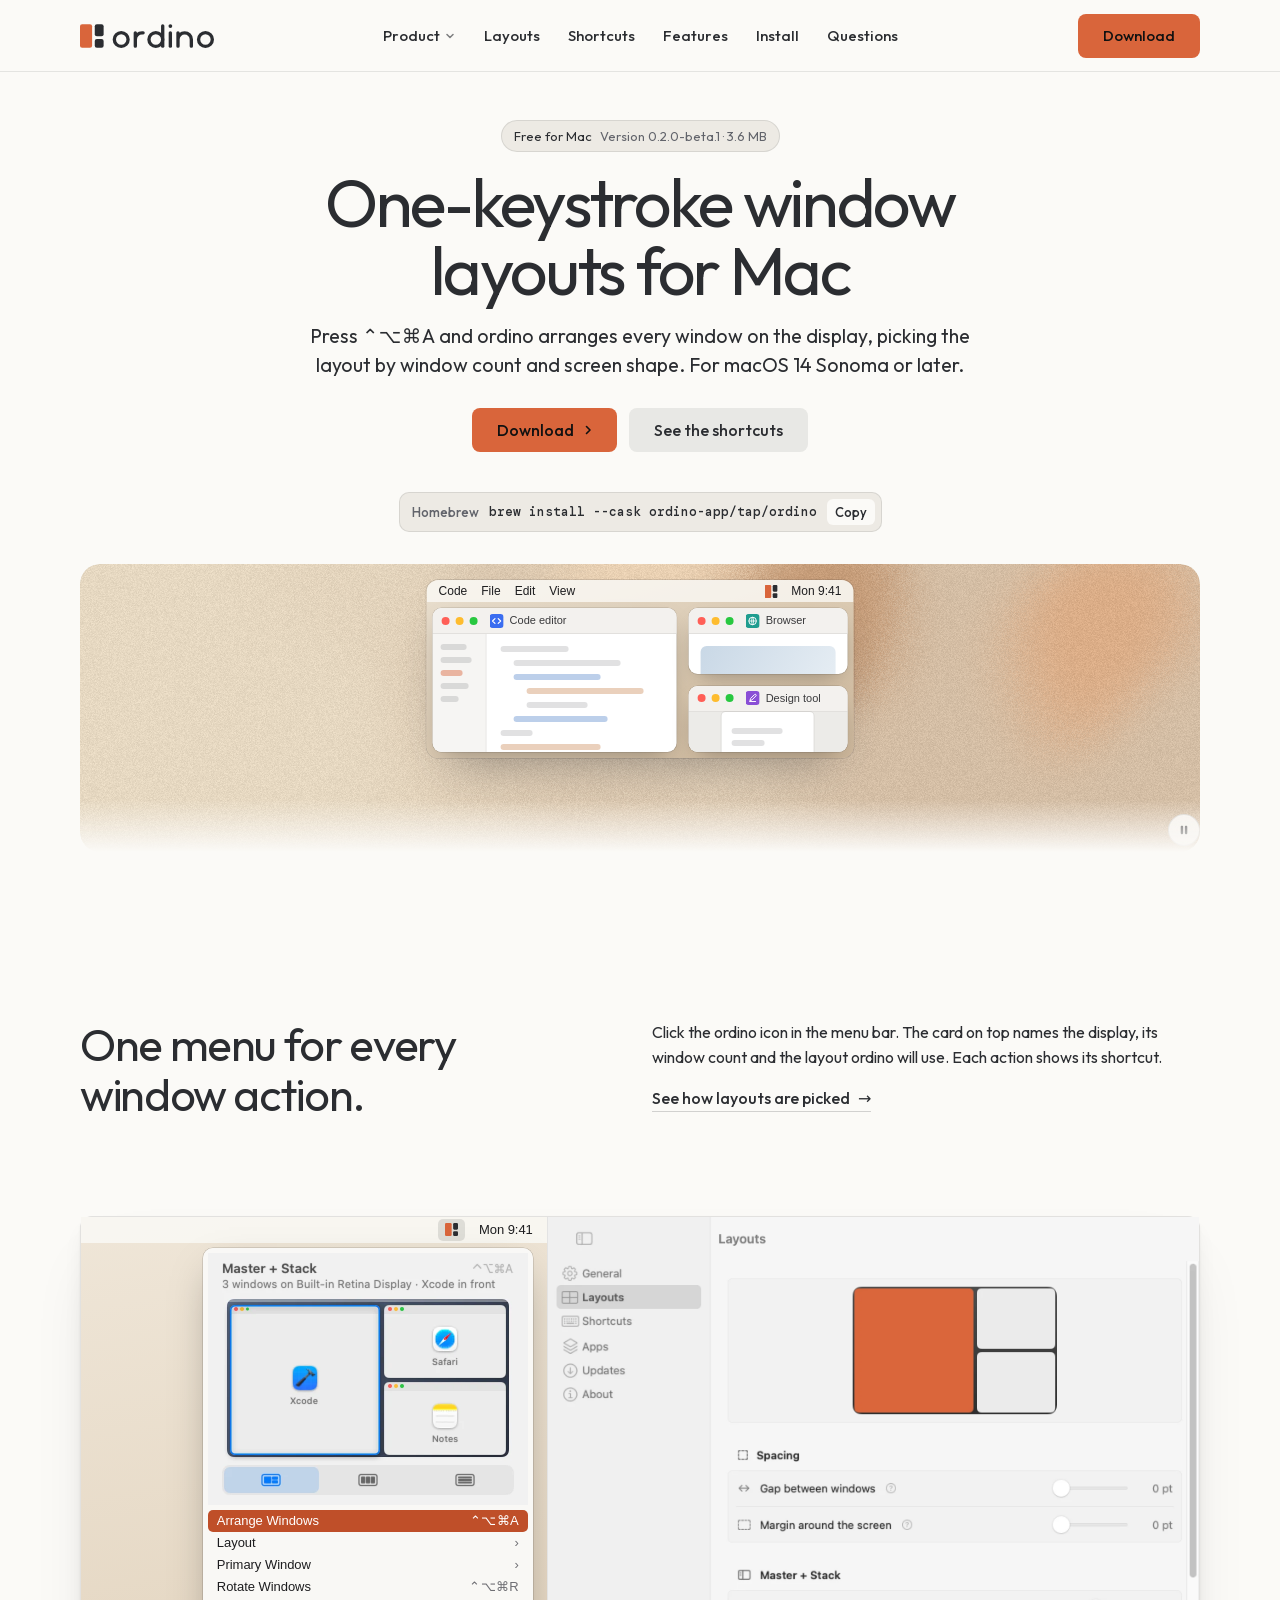
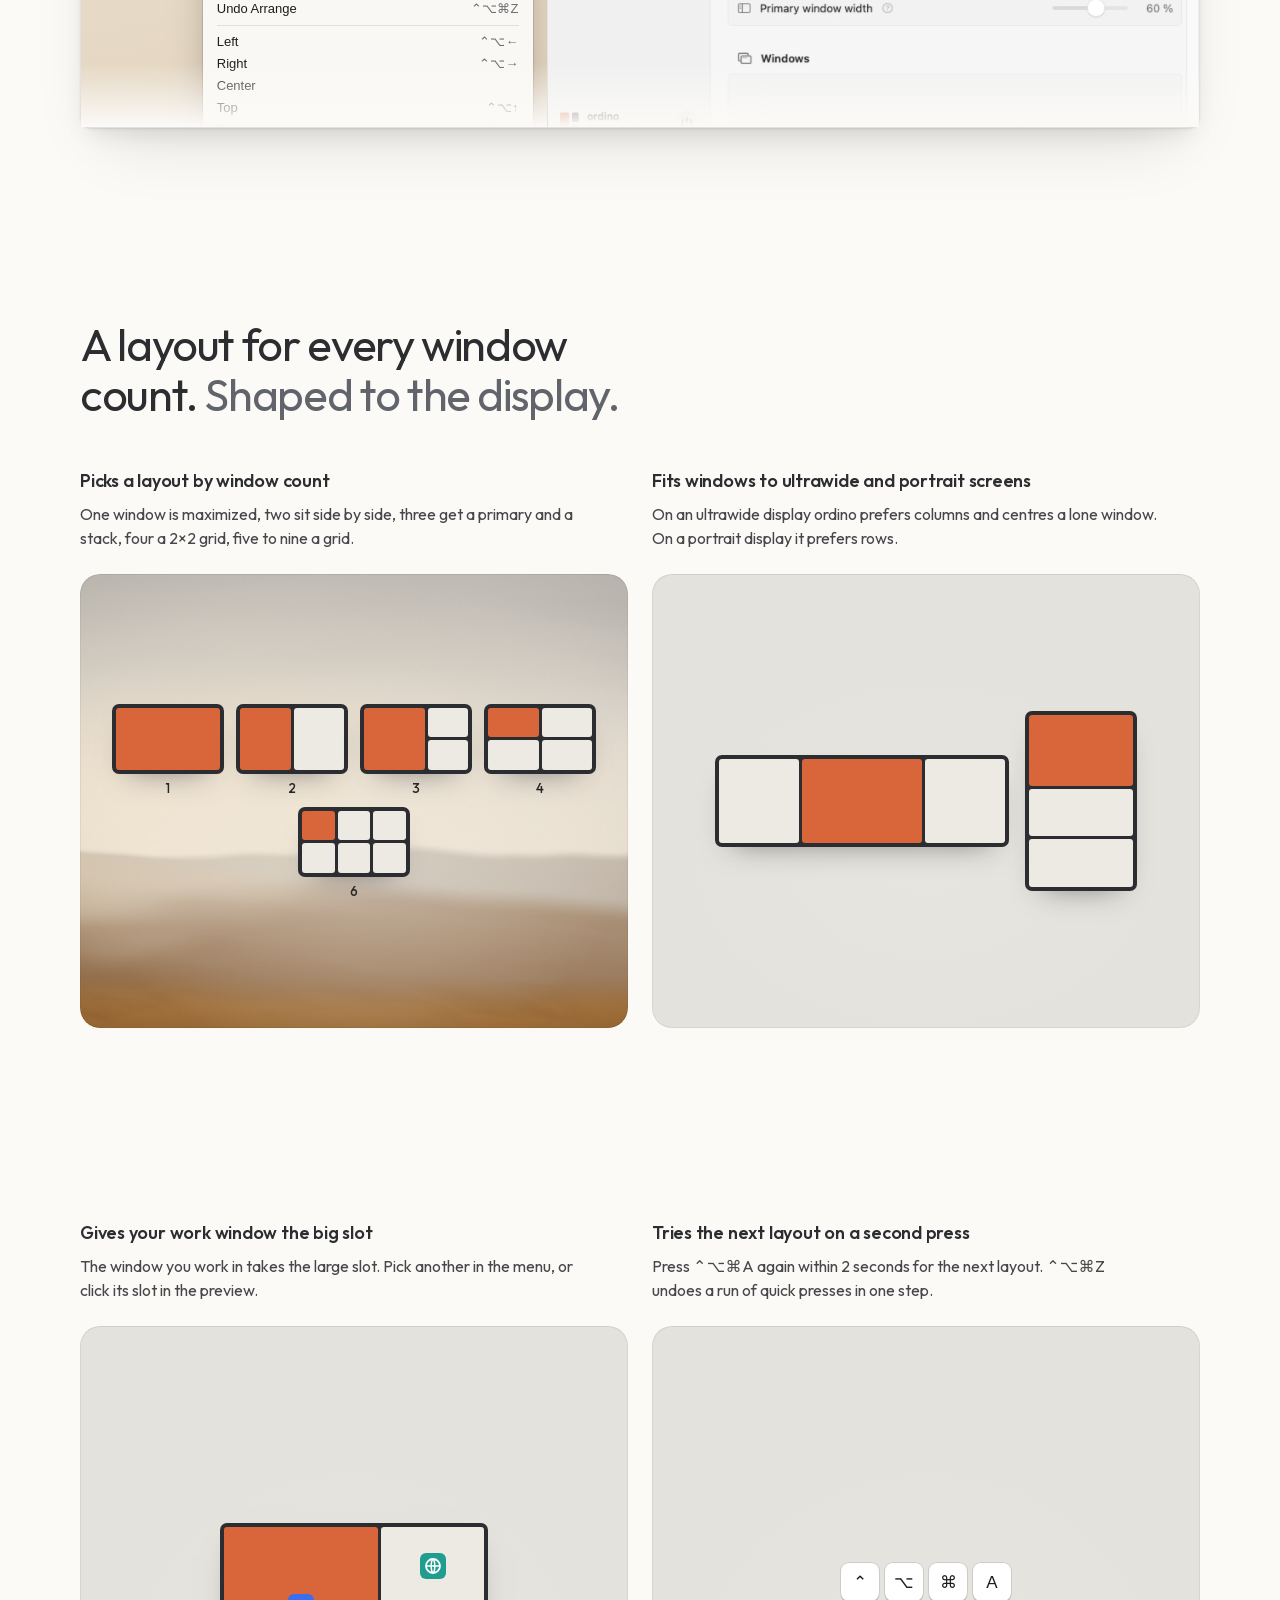
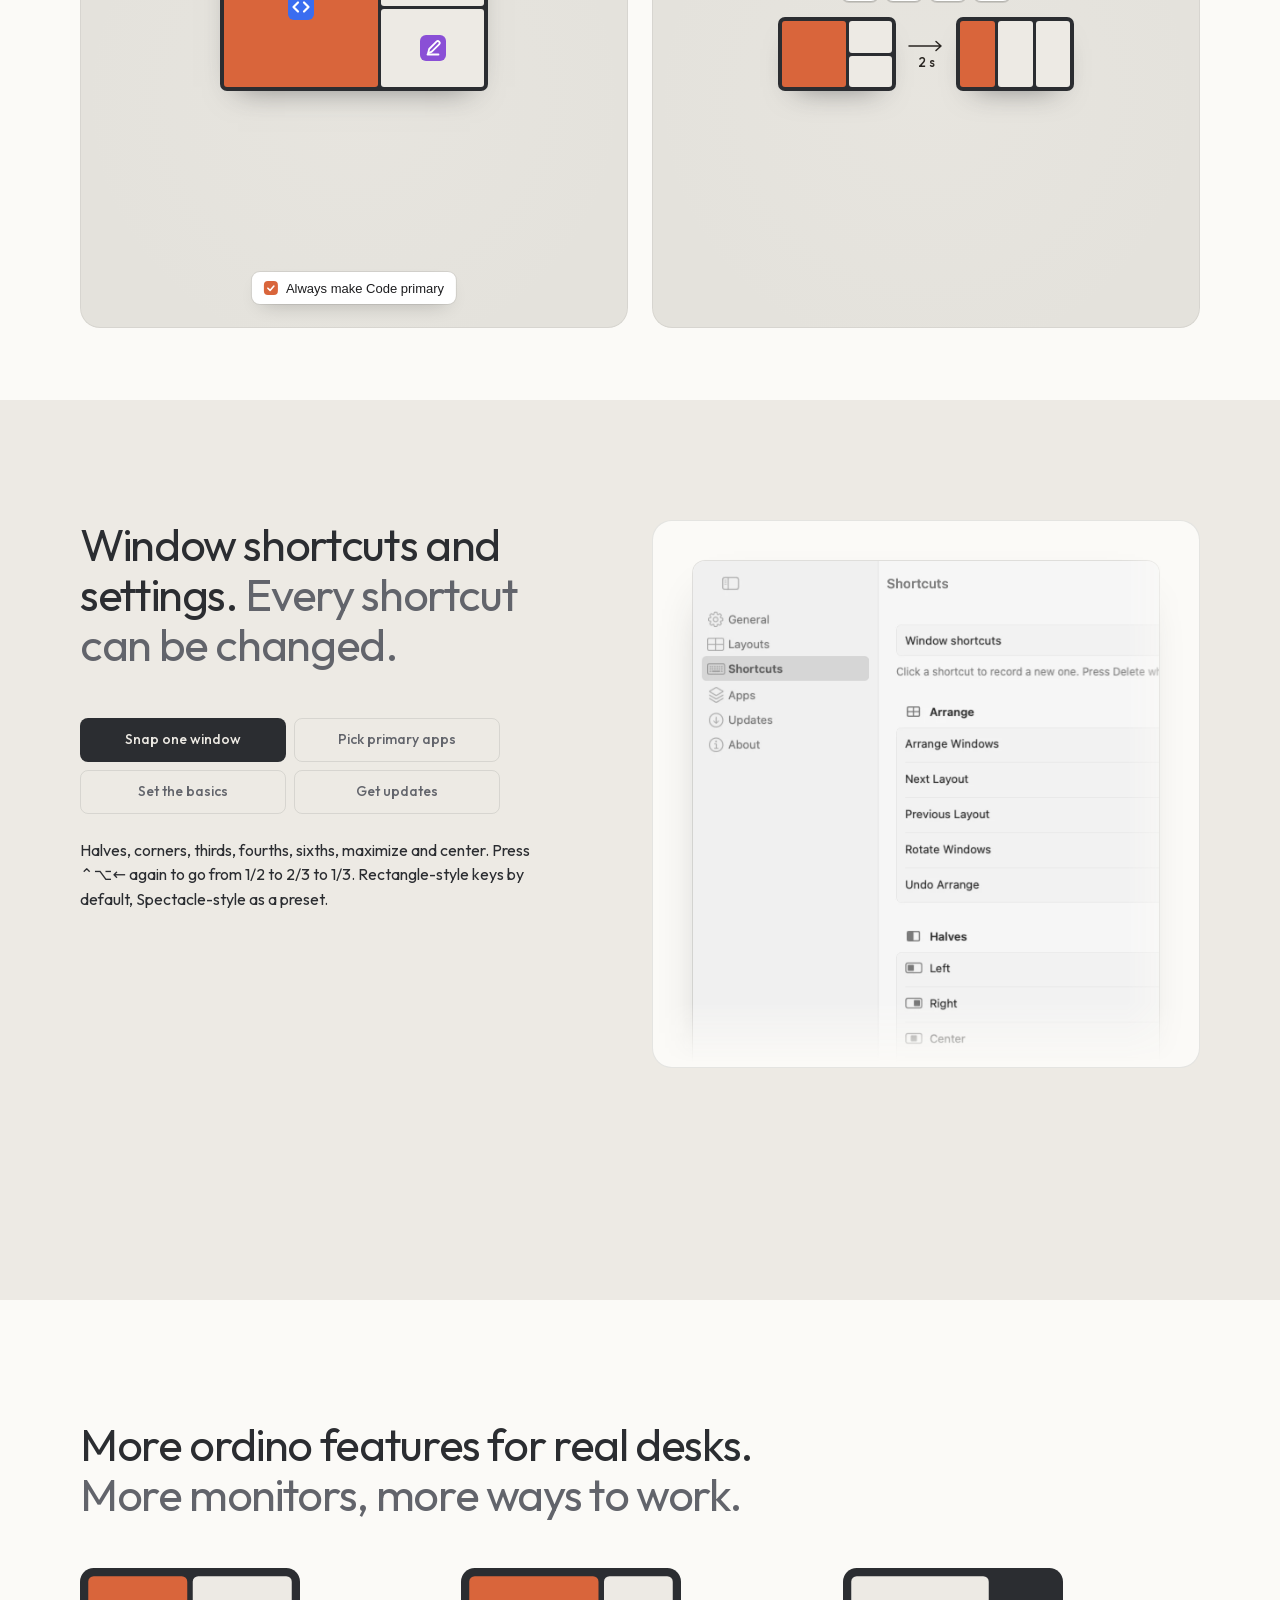
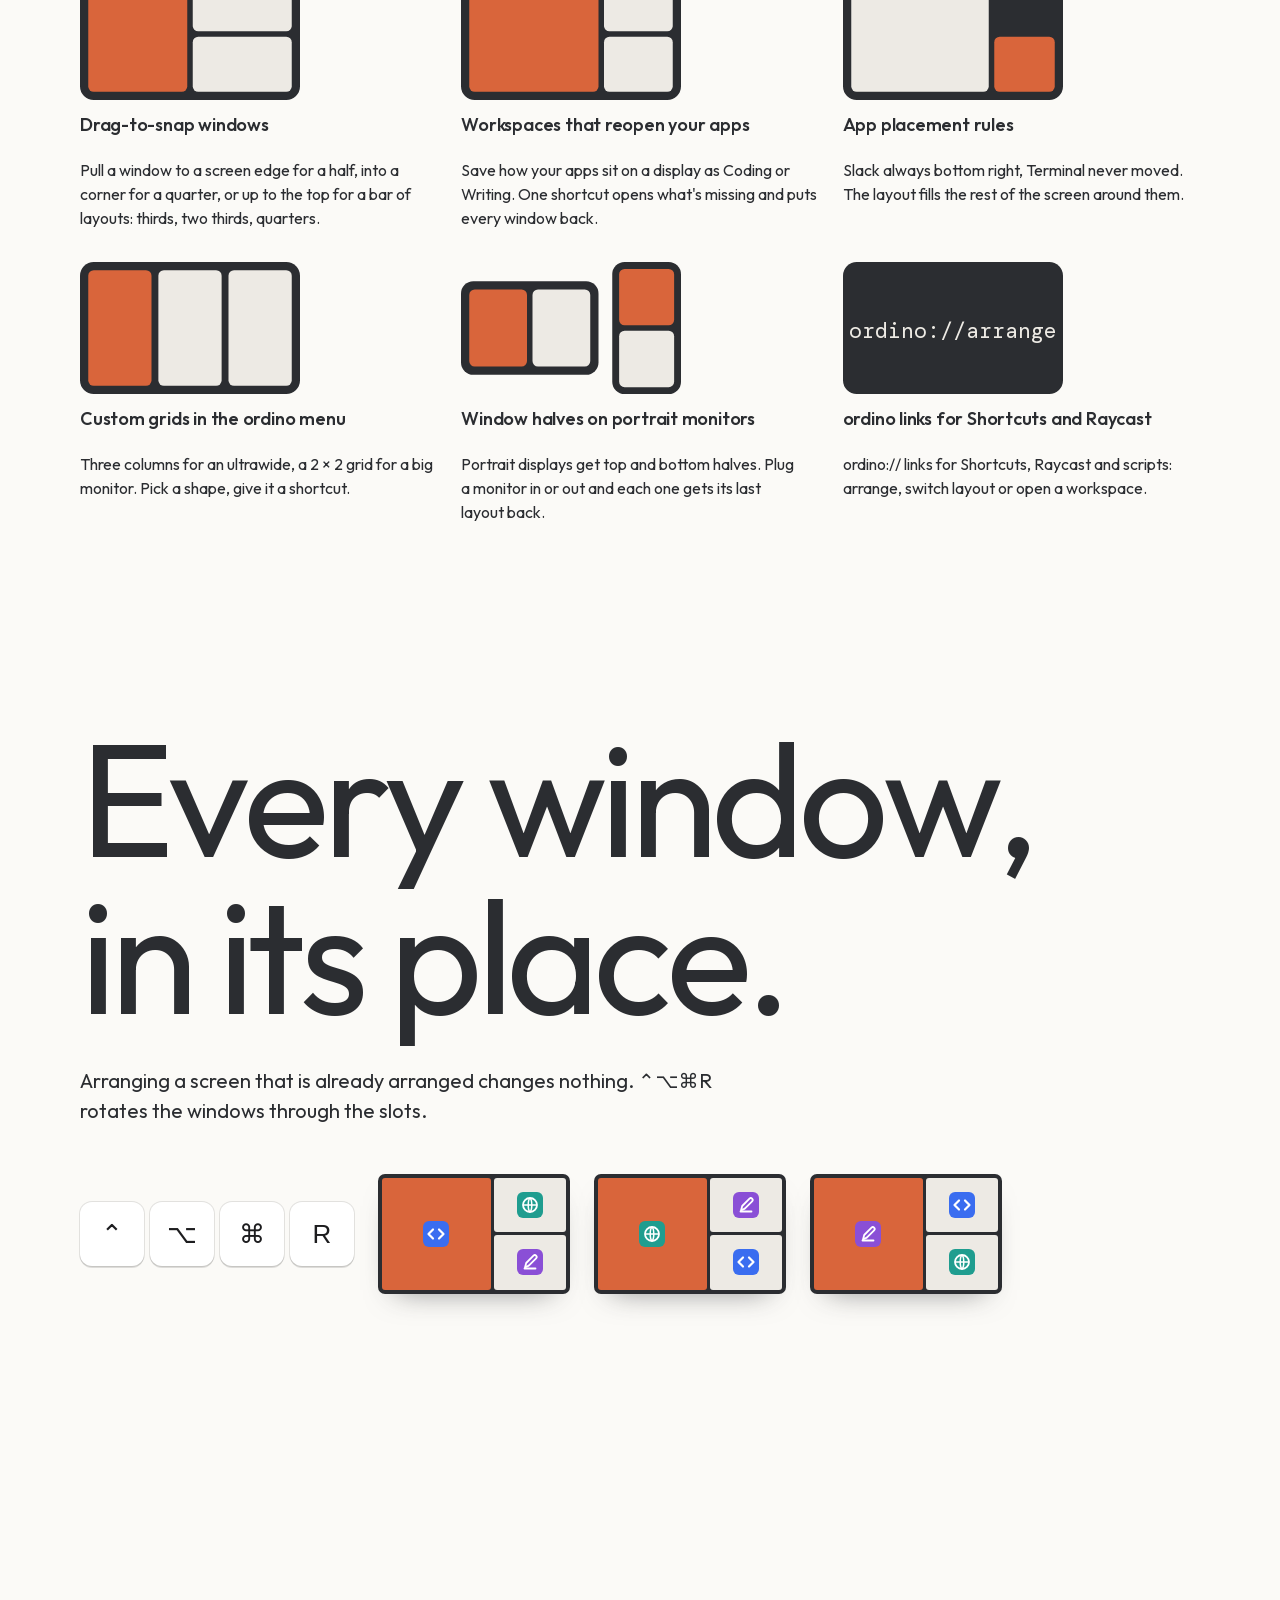
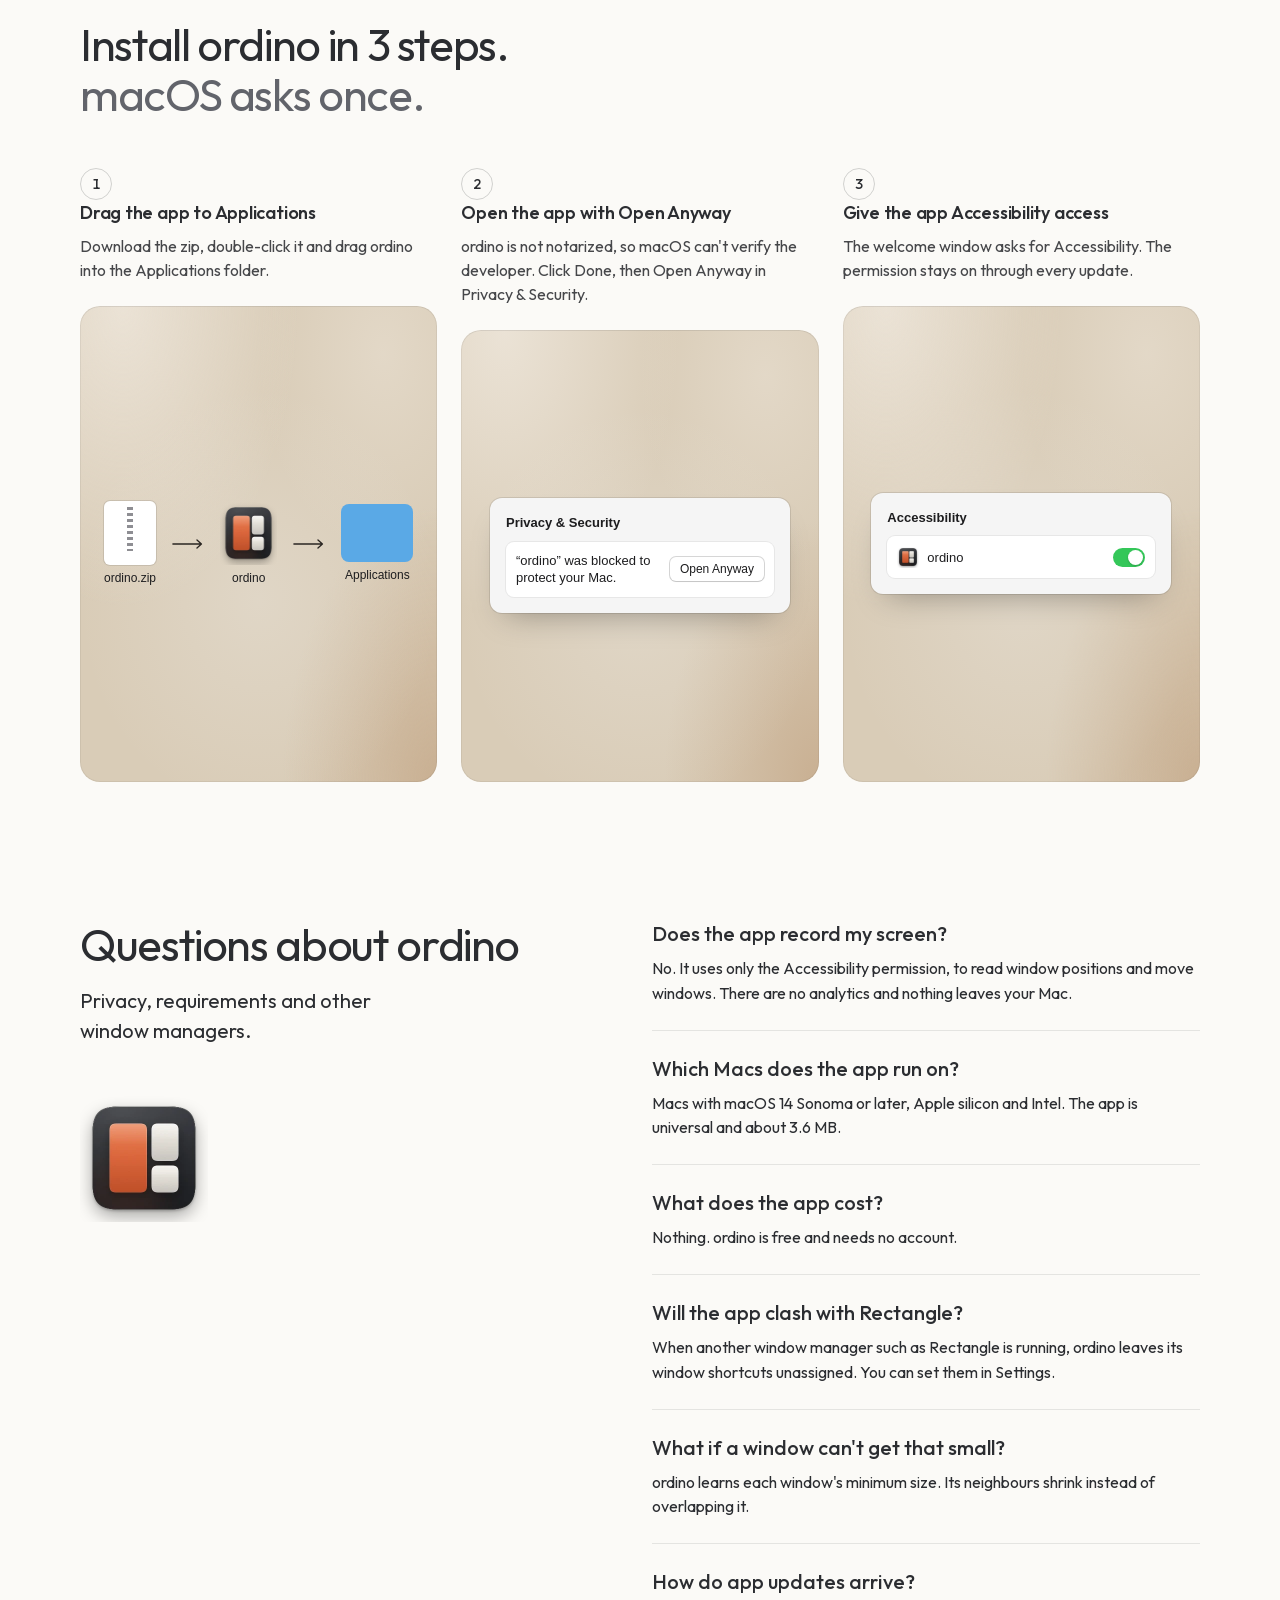
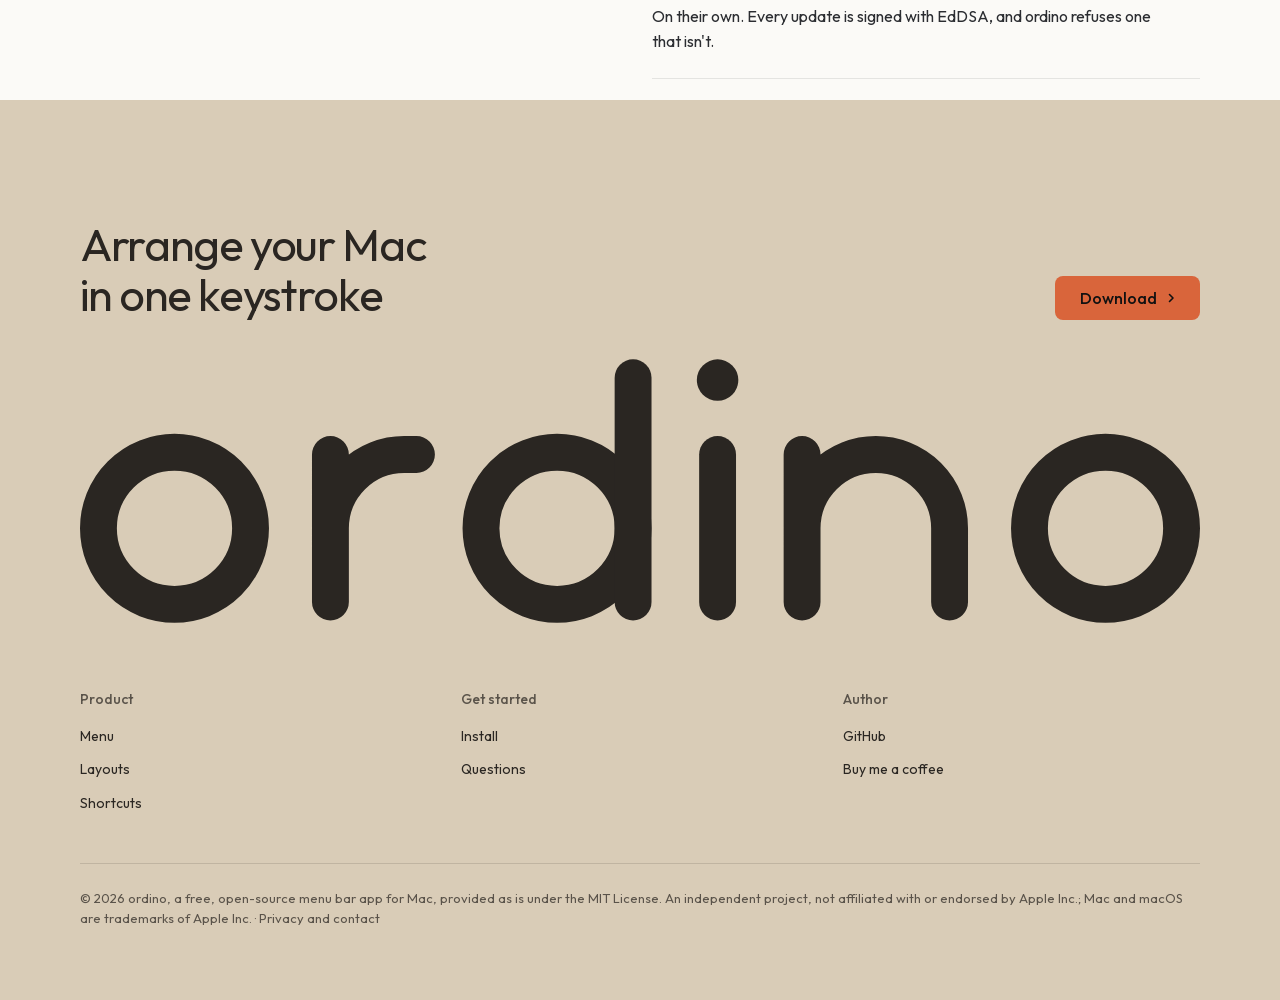
==== commit 4b090179: "feat(web): features section (snap, workspaces, rules, grids, displays, links)" ====
--- a/web/index.html
+++ b/web/index.html
@@ -332,6 +332,14 @@
   .brew:focus-visible { outline: 2px solid var(--accent); outline-offset: 2px; }
   @media (max-width: 639px) { .brew { display: none; } }   /* Homebrew is a Mac tool; the phone hero stays as it was */
 
+  /* features: six cards, each with a tiny drawn screen of what it does */
+  .feat-grid { row-gap: var(--s-6); }
+  .feat { display: flex; flex-direction: column; gap: var(--s-3); }
+  .feat h3 { font-size: 18px; } .feat p { color: var(--ink); }
+  .fv { display: block; width: 100%; max-width: 220px; height: auto; }
+  @media (max-width: 1023px) { #features .feat { grid-column: auto / span 6; } }
+  @media (max-width: 639px) { #features .feat { grid-column: 1 / -1; } #features .fv { max-width: 150px; } #features .feat { gap: var(--s-2); } }
+
   /* a tall window (960 and up, e.g. a portrait or half-width window on a big display): the close and the
      statement are as tall as what they hold, not a whole screen, which left hundreds of empty pixels
      between the heading and the name and under the keys. Laptop and phone screens keep one screen each. */
@@ -398,6 +406,7 @@
       </div>
       <div class="nav__item"><a class="nav__link" href="#layouts">Layouts</a></div>
       <div class="nav__item"><a class="nav__link" href="#shortcuts">Shortcuts</a></div>
+      <div class="nav__item"><a class="nav__link" href="#features">Features</a></div>
       <div class="nav__item"><a class="nav__link" href="#install">Install</a></div>
       <div class="nav__item"><a class="nav__link" href="#faq">Questions</a></div>
     </nav>
@@ -590,6 +599,44 @@
     </div>
   </section>
 
+  <section class="section" id="features" style="--hm: 2" aria-labelledby="features-h">
+    <div class="wrap">
+      <div class="section-head"><h2 id="features-h">More ordino features for real desks. <span class="muted">More monitors, more ways to work.</span></h2></div>
+      <div class="grid feat-grid">
+        <article class="card card--open span-4 m-nolift feat">
+          <svg class="fv" viewBox="0 0 160 96" role="img" aria-label="A window snapped to the left half"><rect width="160" height="96" rx="10" fill="#2b2d31"/><rect x="6" y="6" width="72" height="84" rx="4" fill="#d9653b"/><rect x="82" y="6" width="72" height="40" rx="4" fill="#edeae4"/><rect x="82" y="50" width="72" height="40" rx="4" fill="#edeae4"/></svg>
+          <h3>Drag-to-snap windows</h3>
+          <p>Pull a window to a screen edge for a half, into a corner for a quarter, or up to the top for a bar of layouts: thirds, two thirds, quarters.</p>
+        </article>
+        <article class="card card--open span-4 m-nolift feat">
+          <svg class="fv" viewBox="0 0 160 96" role="img" aria-label="A saved workspace with three apps in place"><rect width="160" height="96" rx="10" fill="#2b2d31"/><rect x="6" y="6" width="94" height="84" rx="4" fill="#d9653b"/><rect x="104" y="6" width="50" height="40" rx="4" fill="#edeae4"/><rect x="104" y="50" width="50" height="40" rx="4" fill="#edeae4"/></svg>
+          <h3>Workspaces that reopen your apps</h3>
+          <p>Save how your apps sit on a display as Coding or Writing. One shortcut opens what's missing and puts every window back.</p>
+        </article>
+        <article class="card card--open span-4 m-nolift feat">
+          <svg class="fv" viewBox="0 0 160 96" role="img" aria-label="Slack pinned to the bottom right corner"><rect width="160" height="96" rx="10" fill="#2b2d31"/><rect x="6" y="6" width="100" height="84" rx="4" fill="#edeae4"/><rect x="110" y="50" width="44" height="40" rx="4" fill="#d9653b"/></svg>
+          <h3>App placement rules</h3>
+          <p>Slack always bottom right, Terminal never moved. The layout fills the rest of the screen around them.</p>
+        </article>
+        <article class="card card--open span-4 m-nolift feat">
+          <svg class="fv" viewBox="0 0 160 96" role="img" aria-label="A three-column grid"><rect width="160" height="96" rx="10" fill="#2b2d31"/><rect x="6" y="6" width="46" height="84" rx="4" fill="#d9653b"/><rect x="57" y="6" width="46" height="84" rx="4" fill="#edeae4"/><rect x="108" y="6" width="46" height="84" rx="4" fill="#edeae4"/></svg>
+          <h3>Custom grids in the ordino menu</h3>
+          <p>Three columns for an ultrawide, a 2 × 2 grid for a big monitor. Pick a shape, give it a shortcut.</p>
+        </article>
+        <article class="card card--open span-4 m-nolift feat">
+          <svg class="fv" viewBox="0 0 160 96" role="img" aria-label="A landscape and a portrait display, each split in halves"><rect x="0" y="14" width="100" height="68" rx="9" fill="#2b2d31"/><rect x="6" y="20" width="42" height="56" rx="4" fill="#d9653b"/><rect x="52" y="20" width="42" height="56" rx="4" fill="#edeae4"/><rect x="110" y="0" width="50" height="96" rx="9" fill="#2b2d31"/><rect x="115" y="5" width="40" height="41" rx="4" fill="#d9653b"/><rect x="115" y="50" width="40" height="41" rx="4" fill="#edeae4"/></svg>
+          <h3>Window halves on portrait monitors</h3>
+          <p>Portrait displays get top and bottom halves. Plug a monitor in or out and each one gets its last layout back.</p>
+        </article>
+        <article class="card card--open span-4 m-nolift feat">
+          <svg class="fv" viewBox="0 0 160 96" role="img" aria-label="An ordino link"><rect width="160" height="96" rx="10" fill="#2b2d31"/><text x="80" y="55" text-anchor="middle" font-family="DM Mono, ui-monospace, monospace" font-size="16" fill="#edeae4">ordino://arrange</text></svg>
+          <h3>ordino links for Shortcuts and Raycast</h3>
+          <p>ordino:// links for Shortcuts, Raycast and scripts: arrange, switch layout or open a workspace.</p>
+        </article>
+      </div>
+    </div>
+  </section>
+
   <section class="section" id="statement" data-moment="letters-assemble" aria-labelledby="statement-h">
     <div class="wrap">
       <h2 class="mo-la__type" id="statement-h">Every window, in its place.</h2>
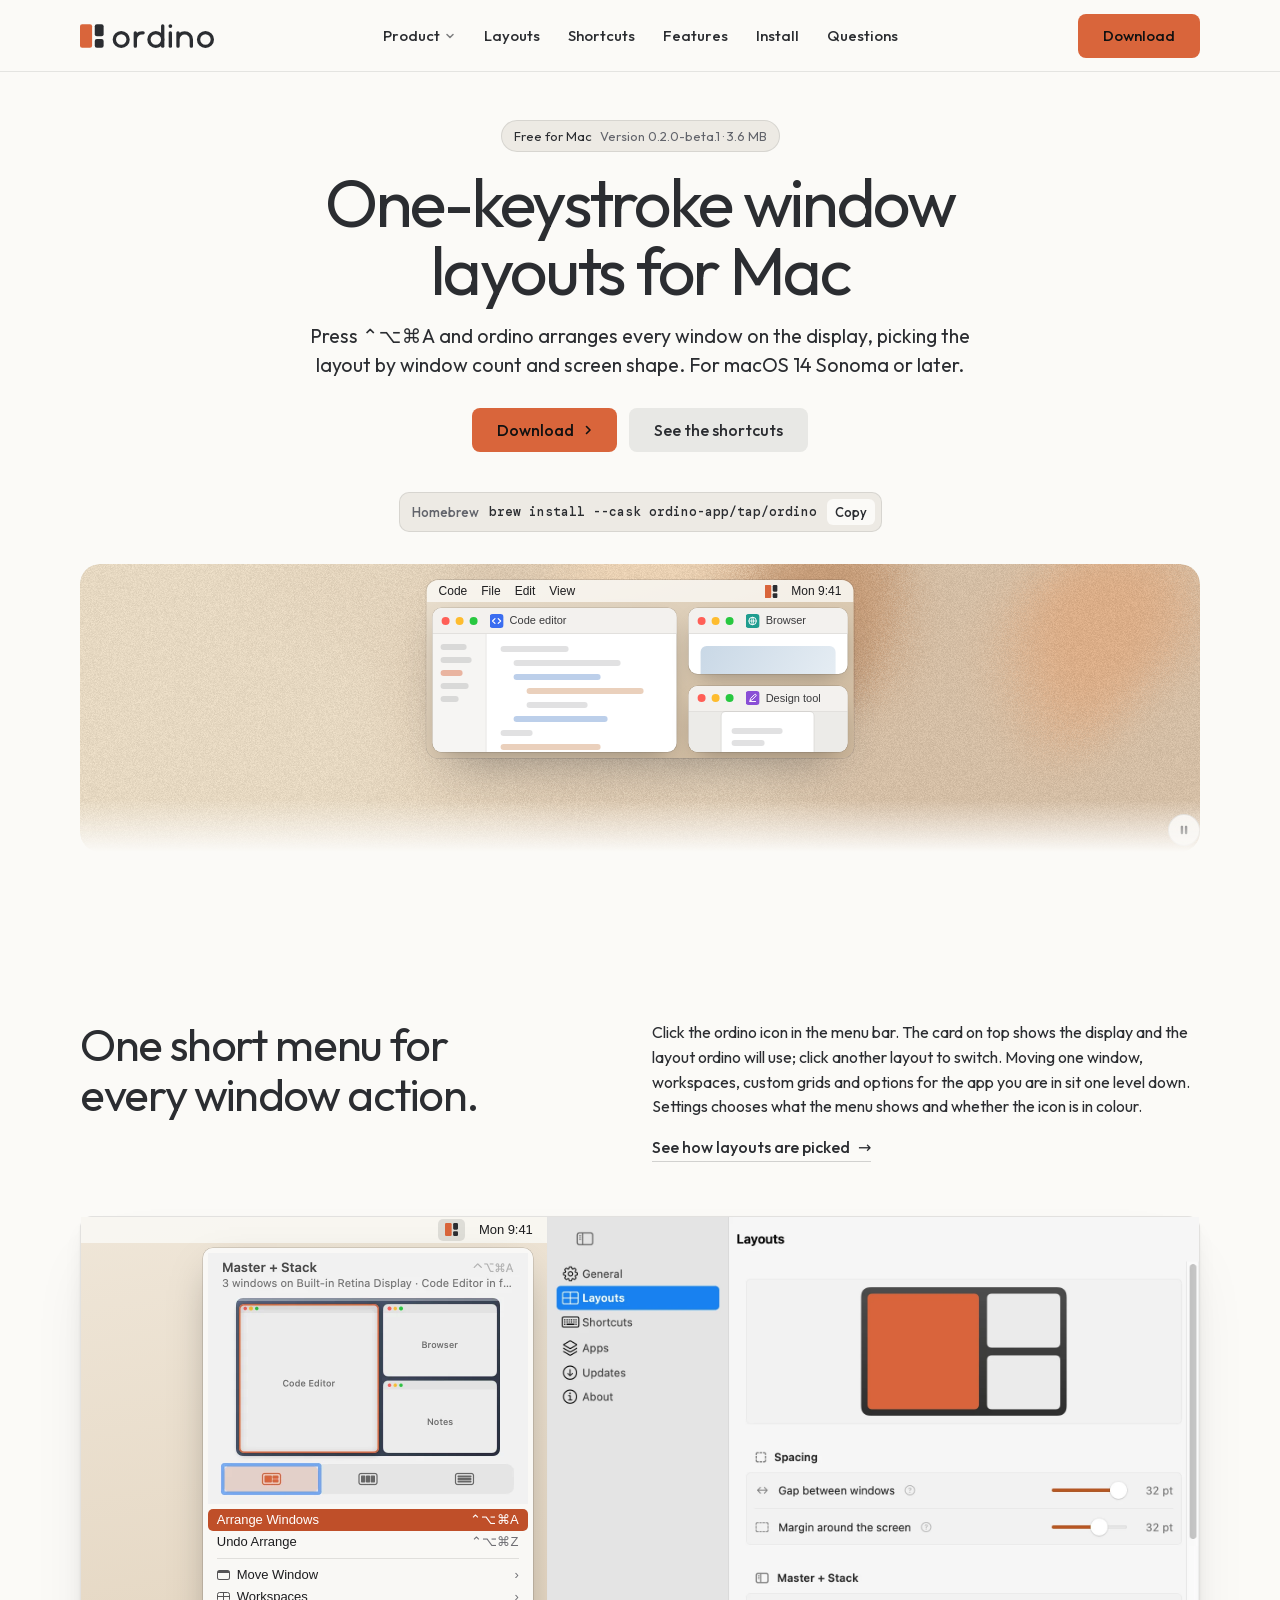
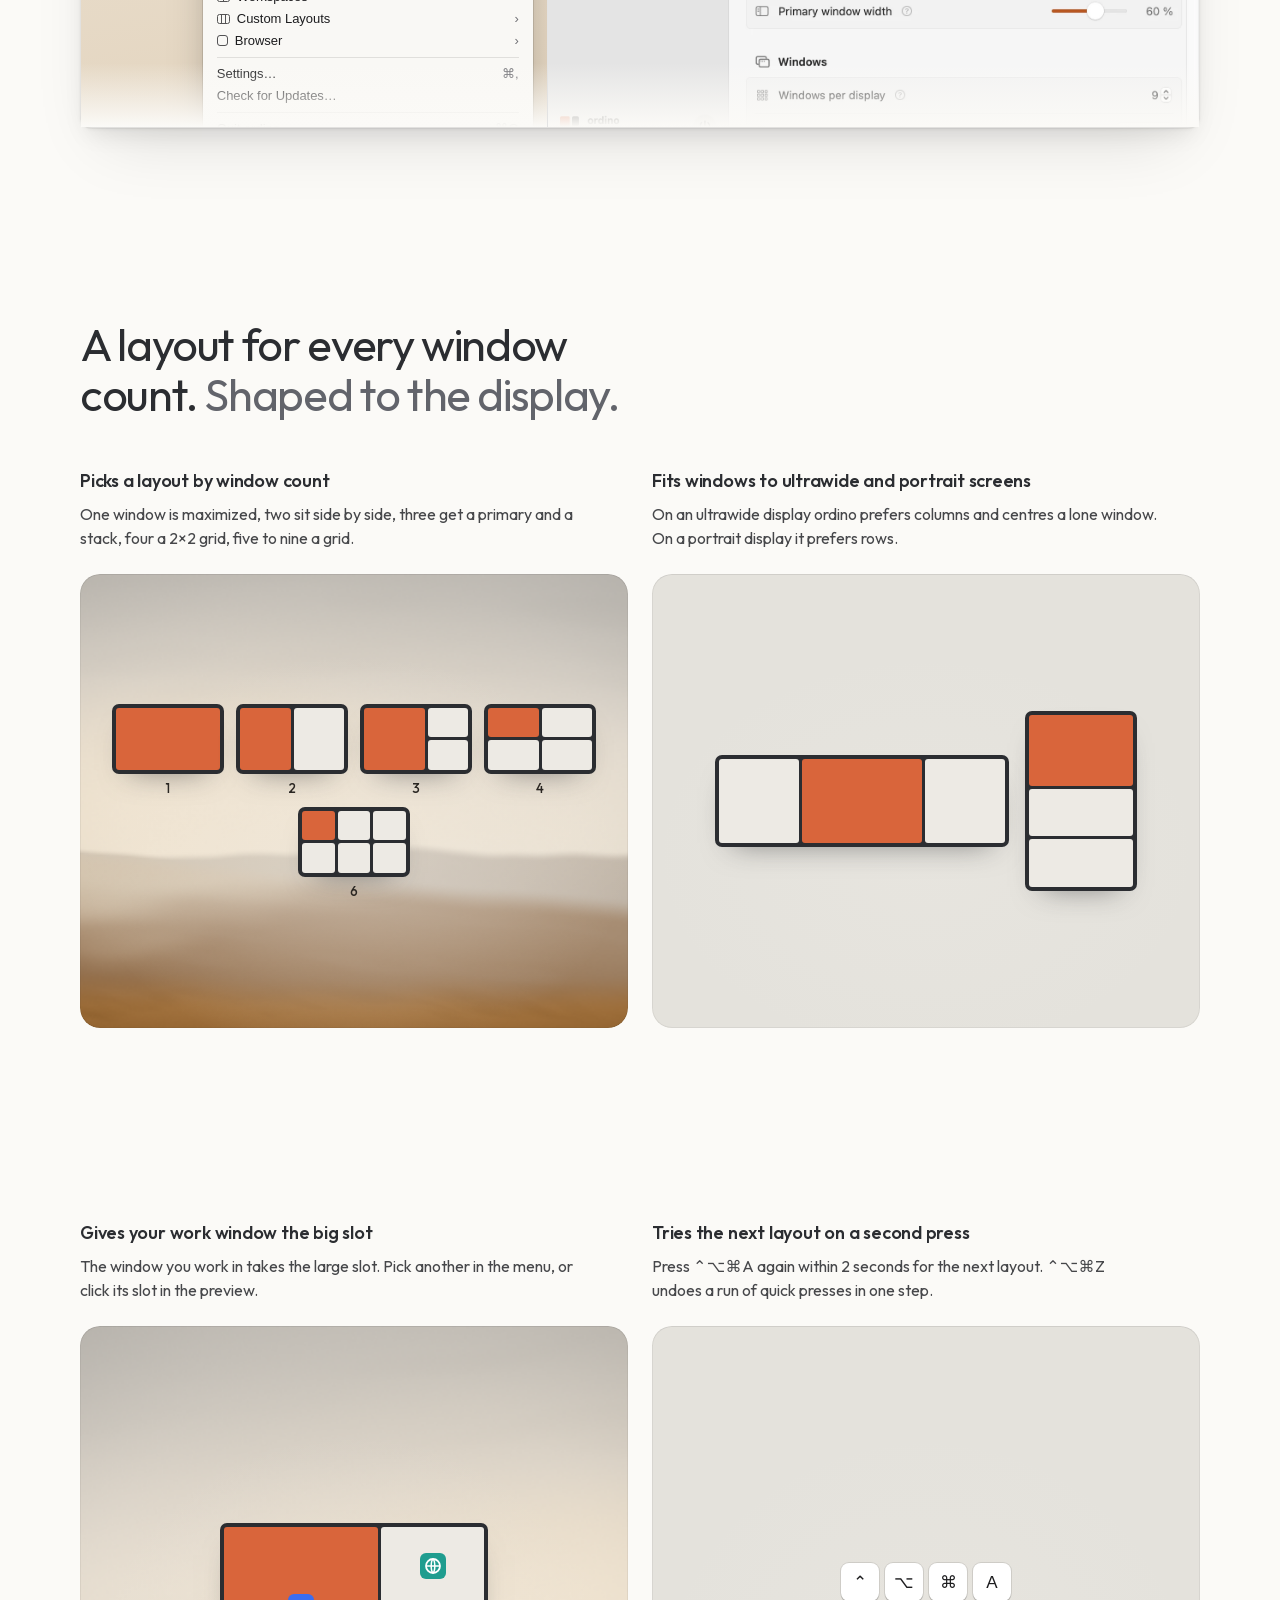
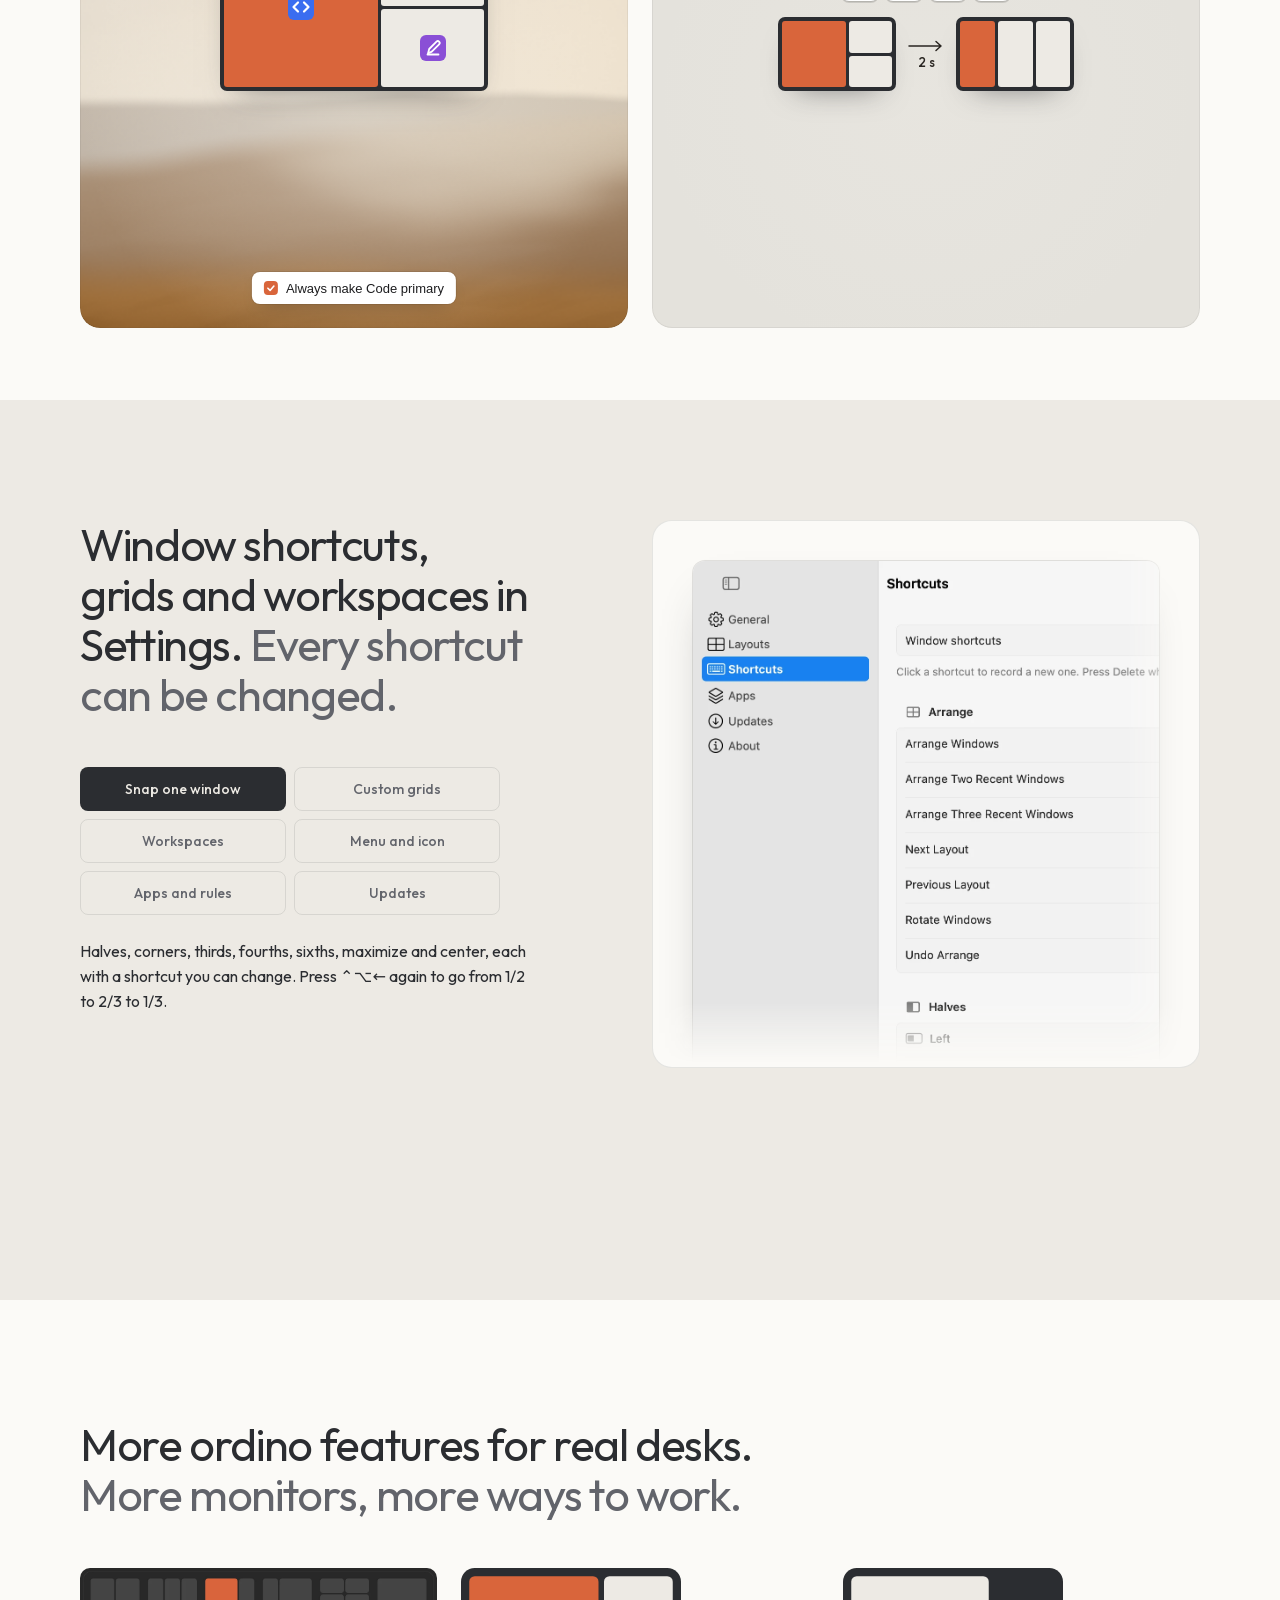
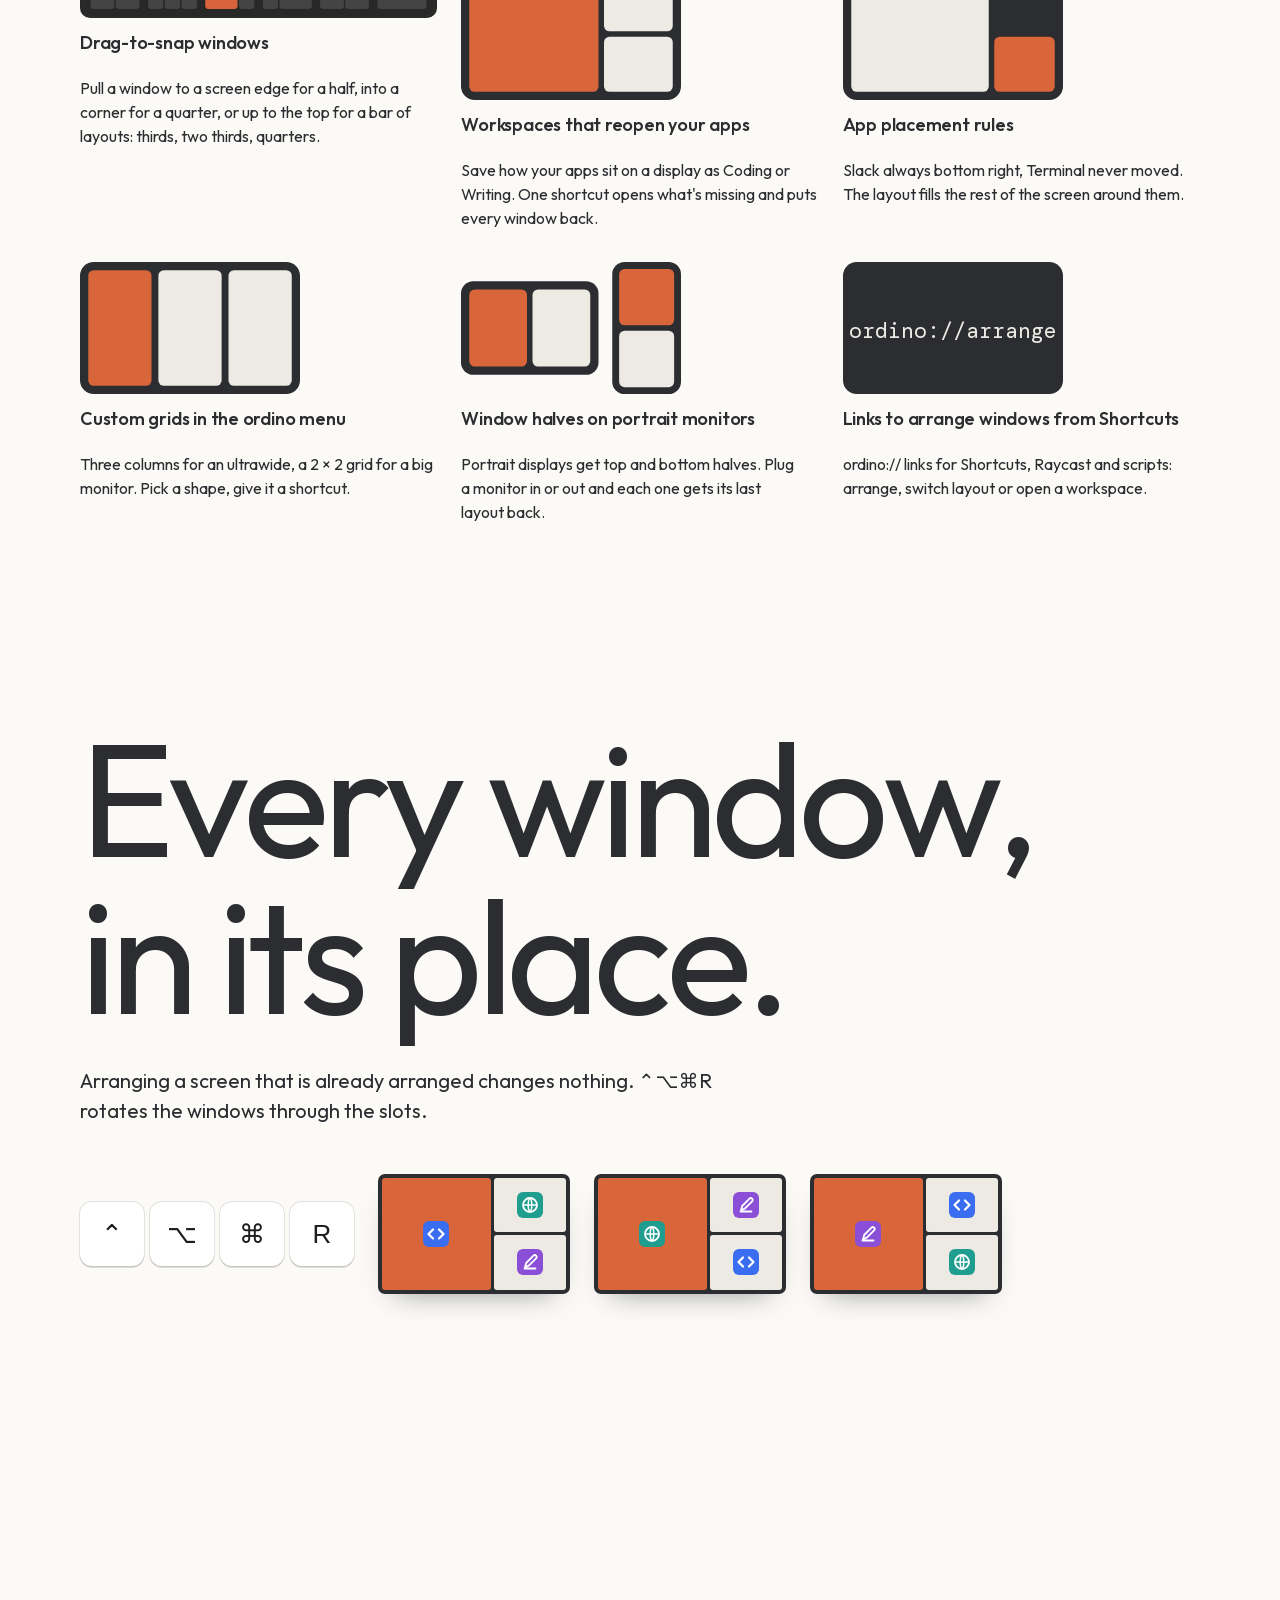
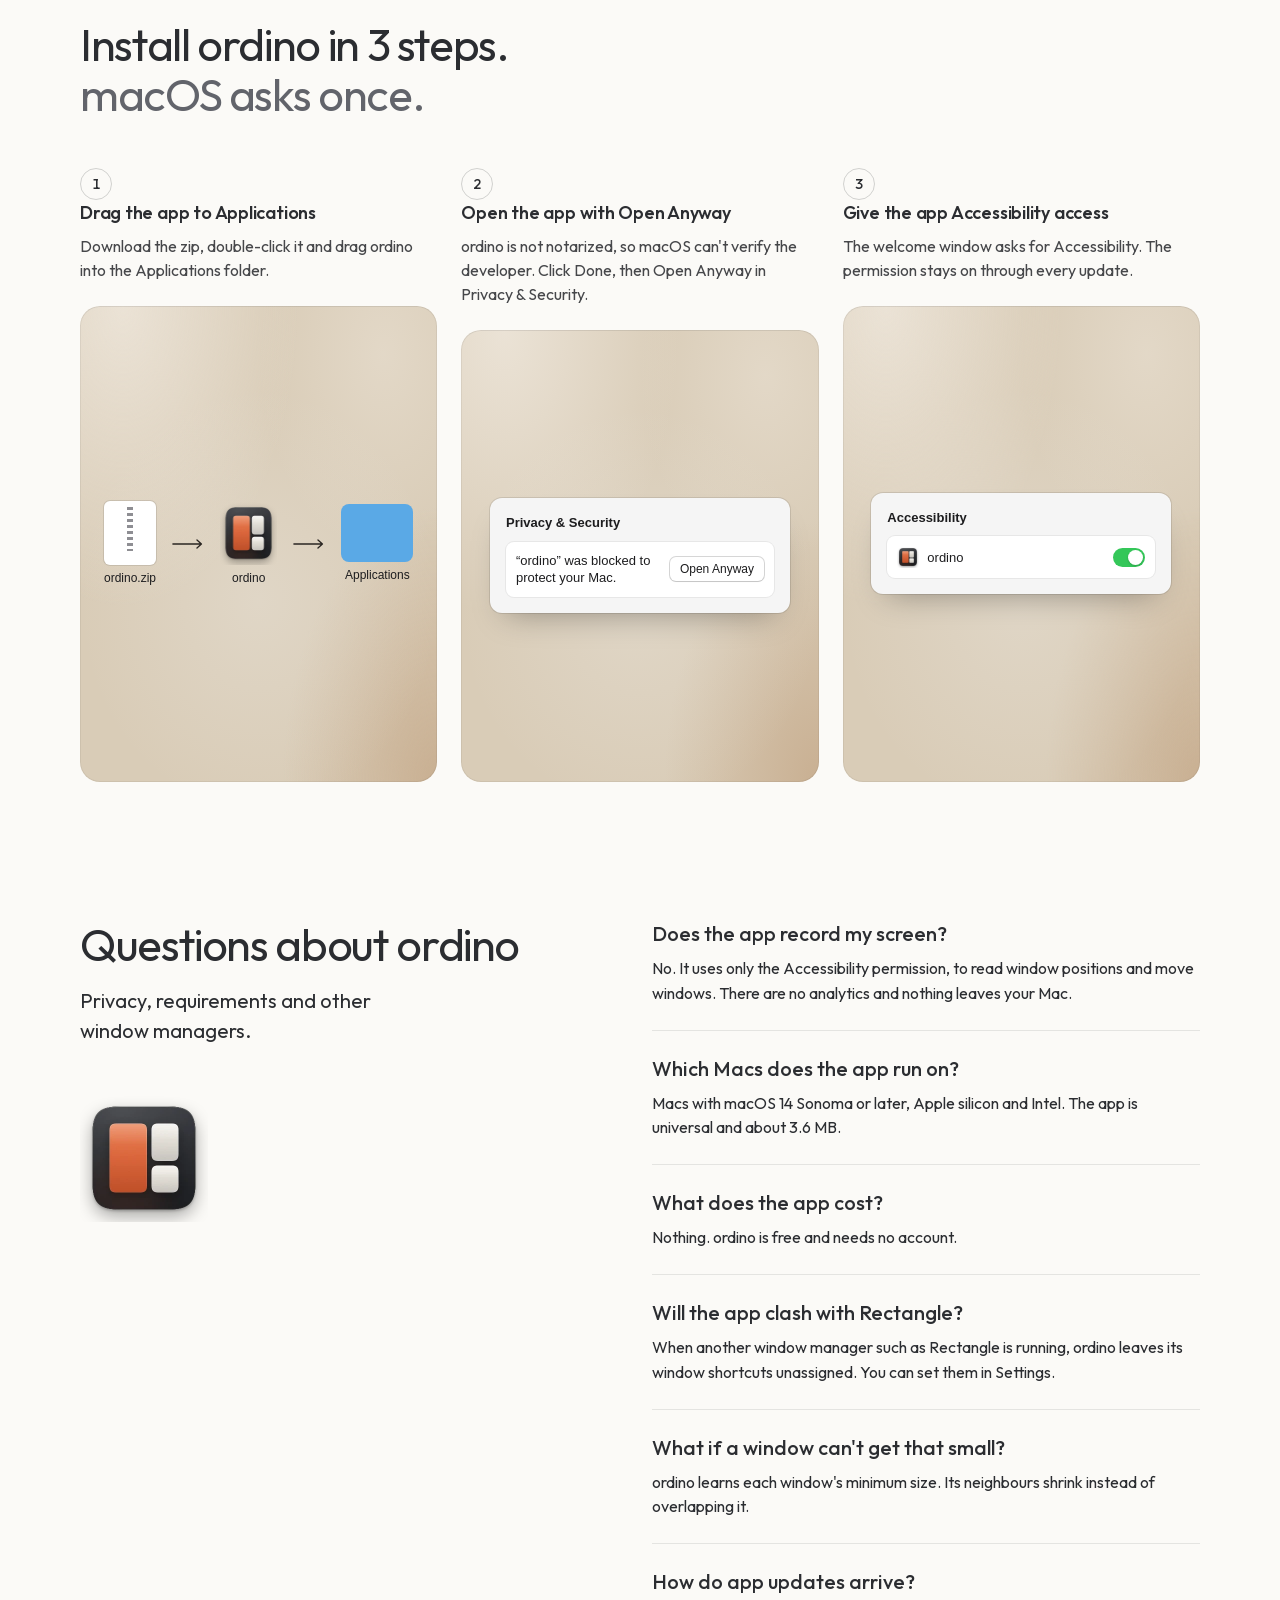
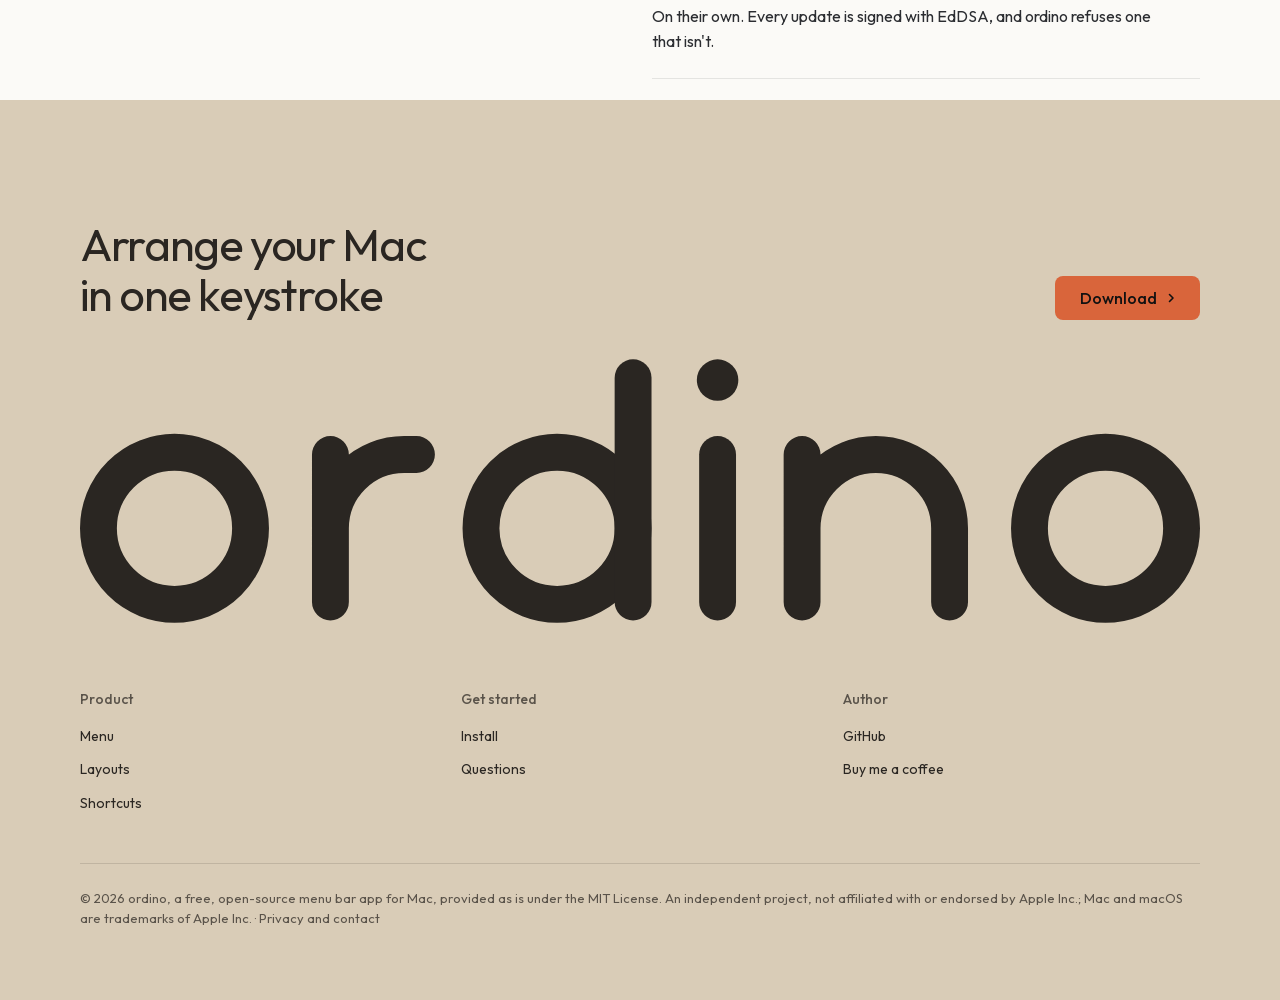
==== commit 4bf3f007: "feat: brand-coloured Settings and snap bar; website shows the current menu and Settings, hero cross-" ====
--- a/web/index.html
+++ b/web/index.html
@@ -103,7 +103,12 @@
     .win { padding: 4px; } .win__bar { height: 18px; font-size: 9px; padding: 0 6px; } .win__bar i { width: 6px; height: 6px; }
     .hud { font-size: 11px; padding: 6px 10px; } .hud .kbd { font-size: 14px; }
   }
-  @media (prefers-reduced-motion: reduce) { .win { transition: none; } .desk.is-scattered .win { transform: none; } .hud { display: none; } }
+  /* Reduce Motion: the windows don't fly; the scattered desk fades into the arranged one instead,
+     so the hero still shows what ordino does without movement */
+  @media (prefers-reduced-motion: reduce) {
+    .win { transition: opacity 320ms ease; }
+    .desk.is-fading .win { opacity: 0; }
+  }
 
   /* ---- the app frame: the menu bar menu beside the Layouts settings (sections-library.md app-frame) */
   .app.ui { display: grid; grid-template-columns: minmax(0, 5fr) minmax(0, 7fr); margin-top: var(--s-7); background: var(--u-bg); border: 1px solid var(--u-border); border-radius: var(--u-r); box-shadow: var(--u-shadow); }
@@ -332,13 +337,22 @@
   .brew:focus-visible { outline: 2px solid var(--accent); outline-offset: 2px; }
   @media (max-width: 639px) { .brew { display: none; } }   /* Homebrew is a Mac tool; the phone hero stays as it was */
 
+  /* menu item icons (drawn, like the macOS menu's SF Symbols) */
+  .mi__i { width: 13px; height: 10px; margin-right: 7px; border: 1.3px solid currentColor; border-radius: 2.5px; opacity: .75; flex: none; position: relative; }
+  .mi__i--grid { background: linear-gradient(currentColor, currentColor) 50% 0/1.3px 100% no-repeat, linear-gradient(currentColor, currentColor) 0 50%/100% 1.3px no-repeat; }
+  .mi__i--cols { background: linear-gradient(90deg, transparent 31%, currentColor 31% 38%, transparent 38% 62%, currentColor 62% 69%, transparent 69%); }
+  .mi__i--win { border-top-width: 3px; }
+  .mi__i--app { width: 11px; height: 11px; border-radius: 3px; }
+  /* the real snap bar in the drag-to-snap card */
+  .fv-shot { display: block; width: 100%; height: auto; border-radius: 10px; background: #2b2d31; }
+
   /* features: six cards, each with a tiny drawn screen of what it does */
   .feat-grid { row-gap: var(--s-6); }
   .feat { display: flex; flex-direction: column; gap: var(--s-3); }
   .feat h3 { font-size: 18px; } .feat p { color: var(--ink); }
   .fv { display: block; width: 100%; max-width: 220px; height: auto; }
   @media (max-width: 1023px) { #features .feat { grid-column: auto / span 6; } }
-  @media (max-width: 639px) { #features .feat { grid-column: 1 / -1; } #features .fv { max-width: 150px; } #features .feat { gap: var(--s-2); } }
+  @media (max-width: 639px) { #features .feat { grid-column: 1 / -1; } #features .fv { max-width: 164px; } #features .feat { gap: var(--s-2); } }
 
   /* a tall window (960 and up, e.g. a portrait or half-width window on a big display): the close and the
      statement are as tall as what they hold, not a whole screen, which left hundreds of empty pixels
@@ -462,42 +476,28 @@
   <section class="section" id="menu" aria-labelledby="menu-h">
     <div class="wrap">
       <div class="grid">
-        <div class="section-head span-5"><h2 id="menu-h">One menu for every window action.</h2></div>
+        <div class="section-head span-5"><h2 id="menu-h">One short menu for every window action.</h2></div>
         <div class="span-6 start-7 stack-4">
-          <p>Click the ordino icon in the menu bar. The card on top names the display, its window count and the layout ordino will use. Each action shows its shortcut.</p>
+          <p>Click the ordino icon in the menu bar. The card on top shows the display and the layout ordino will use; click another layout to switch. Moving one window, workspaces, custom grids and options for the app you are in sit one level down. Settings chooses what the menu shows and whether the icon is in colour.</p>
           <a class="link" href="#layouts">See how layouts are picked</a>
         </div>
       </div>
       <div class="ui app fill" role="img" aria-label="The ordino menu open under its menu bar icon, beside the Layouts settings with the Master + Stack preview" data-ui-pause-host>
         <div class="app__pane app__pane--list mac">
           <div class="menubar"><span class="menubar__ordino"><img loading="lazy" width="16" height="16" src="logo-mark.svg" alt=""></span><span>Mon 9:41</span></div>
-          <div class="mmenu" role="img" aria-label="The ordino menu: Arrange Windows, layouts, primary window, rotate, undo and the single-window actions with their shortcuts">
+          <div class="mmenu" role="img" aria-label="The ordino menu: the layout card, Arrange Windows, Undo, then Move Window, Workspaces, Custom Layouts and options for the active app">
             <div class="mmenu__card mmenu__card--real">
               <img src="media/menu-card.webp" width="320" height="252" loading="lazy" decoding="async" alt="">
             </div>
             <div class="mi is-on">Arrange Windows<span class="kbd">⌃⌥⌘A</span></div>
-            <div class="mi">Layout<span class="chev">›</span></div>
-            <div class="mi">Primary Window<span class="chev">›</span></div>
-            <div class="mi">Rotate Windows<span class="kbd">⌃⌥⌘R</span></div>
             <div class="mi">Undo Arrange<span class="kbd">⌃⌥⌘Z</span></div>
             <div class="msep"></div>
-            <div class="mi">Left<span class="kbd">⌃⌥←</span></div>
-            <div class="mi">Right<span class="kbd">⌃⌥→</span></div>
-            <div class="mi">Center</div>
-            <div class="mi">Top<span class="kbd">⌃⌥↑</span></div>
-            <div class="mi">Bottom<span class="kbd">⌃⌥↓</span></div>
-            <div class="mi">Top Left<span class="kbd">⌃⌥U</span></div>
-            <div class="mi">Top Right<span class="kbd">⌃⌥I</span></div>
-            <div class="mi">Maximize<span class="kbd">⌃⌥↩</span></div>
-            <div class="mi">Next Display<span class="kbd">⌃⌥⌘→</span></div>
-            <div class="mi">Move to Edge<span class="chev">›</span></div>
-            <div class="mi">Fourths<span class="chev">›</span></div>
-            <div class="mi">Sixths<span class="chev">›</span></div>
-            <div class="msep"></div>
-            <div class="mi">Ignore Browser</div>
+            <div class="mi"><span class="mi__i mi__i--win"></span>Move Window<span class="chev">›</span></div>
+            <div class="mi"><span class="mi__i mi__i--grid"></span>Workspaces<span class="chev">›</span></div>
+            <div class="mi"><span class="mi__i mi__i--cols"></span>Custom Layouts<span class="chev">›</span></div>
+            <div class="mi"><span class="mi__i mi__i--app"></span>Browser<span class="chev">›</span></div>
             <div class="msep"></div>
             <div class="mi">Settings…<span class="kbd">⌘,</span></div>
-            <div class="mi">About ordino</div>
             <div class="mi">Check for Updates…</div>
             <div class="msep"></div>
             <div class="mi">Quit ordino<span class="kbd">⌘Q</span></div>
@@ -575,24 +575,30 @@
     <div class="wrap">
       <div class="grid">
         <div class="span-5 stack-5">
-          <div class="section-head"><h2 id="shortcuts-h">Window shortcuts and settings. <span class="muted">Every shortcut can be changed.</span></h2></div>
+          <div class="section-head"><h2 id="shortcuts-h">Window shortcuts, grids and workspaces in Settings. <span class="muted">Every shortcut can be changed.</span></h2></div>
           <div class="tabs" role="tablist" aria-label="ordino settings">
             <button class="tab" type="button" role="tab" id="t-1" aria-selected="true" aria-controls="tab-1 screen-1">Snap one window</button>
-            <button class="tab" type="button" role="tab" id="t-2" aria-selected="false" aria-controls="tab-2 screen-2" tabindex="-1">Pick primary apps</button>
-            <button class="tab" type="button" role="tab" id="t-3" aria-selected="false" aria-controls="tab-3 screen-3" tabindex="-1">Set the basics</button>
-            <button class="tab" type="button" role="tab" id="t-4" aria-selected="false" aria-controls="tab-4 screen-4" tabindex="-1">Get updates</button>
-          </div>
-          <div role="tabpanel" id="tab-1" aria-labelledby="t-1"><p>Halves, corners, thirds, fourths, sixths, maximize and center. Press <span class="kbd">⌃⌥←</span> again to go from 1/2 to 2/3 to 1/3. Rectangle-style keys by default, Spectacle-style as a preset.</p></div>
-          <div role="tabpanel" id="tab-2" aria-labelledby="t-2" hidden><p>List the apps whose window always takes the large slot, in order. Apps you ignore are never moved.</p></div>
-          <div role="tabpanel" id="tab-3" aria-labelledby="t-3" hidden><p>Arrange the display under the pointer, try the next layout on a second press, and choose when a confirmation shows.</p></div>
-          <div role="tabpanel" id="tab-4" aria-labelledby="t-4" hidden><p>ordino checks, downloads and installs updates by itself, or when you press Check Now.</p></div>
+            <button class="tab" type="button" role="tab" id="t-2" aria-selected="false" aria-controls="tab-2 screen-2" tabindex="-1">Custom grids</button>
+            <button class="tab" type="button" role="tab" id="t-3" aria-selected="false" aria-controls="tab-3 screen-3" tabindex="-1">Workspaces</button>
+            <button class="tab" type="button" role="tab" id="t-4" aria-selected="false" aria-controls="tab-4 screen-4" tabindex="-1">Menu and icon</button>
+            <button class="tab" type="button" role="tab" id="t-5" aria-selected="false" aria-controls="tab-5 screen-5" tabindex="-1">Apps and rules</button>
+            <button class="tab" type="button" role="tab" id="t-6" aria-selected="false" aria-controls="tab-6 screen-6" tabindex="-1">Updates</button>
+          </div>
+          <div role="tabpanel" id="tab-1" aria-labelledby="t-1"><p>Halves, corners, thirds, fourths, sixths, maximize and center, each with a shortcut you can change. Press <span class="kbd">⌃⌥←</span> again to go from 1/2 to 2/3 to 1/3.</p></div>
+          <div role="tabpanel" id="tab-2" aria-labelledby="t-2" hidden><p>Pick a shape from the gallery, like 3 columns for an ultrawide, see it drawn, give it a shortcut. Your most recent windows fill it.</p></div>
+          <div role="tabpanel" id="tab-3" aria-labelledby="t-3" hidden><p>Save the windows of a display as Coding or Writing. Apply one and missing apps open, then every window goes back to its place.</p></div>
+          <div role="tabpanel" id="tab-4" aria-labelledby="t-4" hidden><p>Choose a monochrome or colour menu bar icon, and which groups the menu shows. Snapping and display changes switch on or off here.</p></div>
+          <div role="tabpanel" id="tab-5" aria-labelledby="t-5" hidden><p>List the apps whose window takes the large slot, give apps a fixed place, or tell ordino to leave them alone.</p></div>
+          <div role="tabpanel" id="tab-6" aria-labelledby="t-6" hidden><p>ordino checks, downloads and installs updates by itself, or when you press Check Now.</p></div>
         </div>
         <div class="frame frame--split span-6 start-7" role="img" aria-label="The ordino Settings window">
           <div class="stage stage--fade-br">
             <div class="at-corner" id="screen-1"><div class="shot"><img src="media/settings-shortcuts.webp" alt="" width="1520" height="1240" loading="lazy" decoding="async"></div></div>
-            <div class="at-corner" id="screen-2" hidden><div class="shot"><img src="media/settings-apps.webp" alt="" width="1520" height="1240" loading="lazy" decoding="async"></div></div>
-            <div class="at-corner" id="screen-3" hidden><div class="shot"><img src="media/settings-general.webp" alt="" width="1520" height="1240" loading="lazy" decoding="async"></div></div>
-            <div class="at-corner" id="screen-4" hidden><div class="shot"><img src="media/settings-updates.webp" alt="" width="1520" height="1240" loading="lazy" decoding="async"></div></div>
+            <div class="at-corner" id="screen-2" hidden><div class="shot"><img src="media/settings-custom.webp" alt="" width="1520" height="1240" loading="lazy" decoding="async"></div></div>
+            <div class="at-corner" id="screen-3" hidden><div class="shot"><img src="media/settings-workspaces.webp" alt="" width="1520" height="1240" loading="lazy" decoding="async"></div></div>
+            <div class="at-corner" id="screen-4" hidden><div class="shot"><img src="media/settings-general.webp" alt="" width="1520" height="1240" loading="lazy" decoding="async"></div></div>
+            <div class="at-corner" id="screen-5" hidden><div class="shot"><img src="media/settings-apps.webp" alt="" width="1520" height="1240" loading="lazy" decoding="async"></div></div>
+            <div class="at-corner" id="screen-6" hidden><div class="shot"><img src="media/settings-updates.webp" alt="" width="1520" height="1240" loading="lazy" decoding="async"></div></div>
           </div>
         </div>
       </div>
@@ -604,7 +610,7 @@
       <div class="section-head"><h2 id="features-h">More ordino features for real desks. <span class="muted">More monitors, more ways to work.</span></h2></div>
       <div class="grid feat-grid">
         <article class="card card--open span-4 m-nolift feat">
-          <svg class="fv" viewBox="0 0 160 96" role="img" aria-label="A window snapped to the left half"><rect width="160" height="96" rx="10" fill="#2b2d31"/><rect x="6" y="6" width="72" height="84" rx="4" fill="#d9653b"/><rect x="82" y="6" width="72" height="40" rx="4" fill="#edeae4"/><rect x="82" y="50" width="72" height="40" rx="4" fill="#edeae4"/></svg>
+          <img class="fv-shot" src="media/snap-bar.webp" width="1020" height="144" loading="lazy" decoding="async" alt="The snap bar: layouts that appear at the top of the screen while you drag a window, with Two Thirds highlighted">
           <h3>Drag-to-snap windows</h3>
           <p>Pull a window to a screen edge for a half, into a corner for a quarter, or up to the top for a bar of layouts: thirds, two thirds, quarters.</p>
         </article>
@@ -630,7 +636,7 @@
         </article>
         <article class="card card--open span-4 m-nolift feat">
           <svg class="fv" viewBox="0 0 160 96" role="img" aria-label="An ordino link"><rect width="160" height="96" rx="10" fill="#2b2d31"/><text x="80" y="55" text-anchor="middle" font-family="DM Mono, ui-monospace, monospace" font-size="16" fill="#edeae4">ordino://arrange</text></svg>
-          <h3>ordino links for Shortcuts and Raycast</h3>
+          <h3>Links to arrange windows from Shortcuts</h3>
           <p>ordino:// links for Shortcuts, Raycast and scripts: arrange, switch layout or open a workspace.</p>
         </article>
       </div>
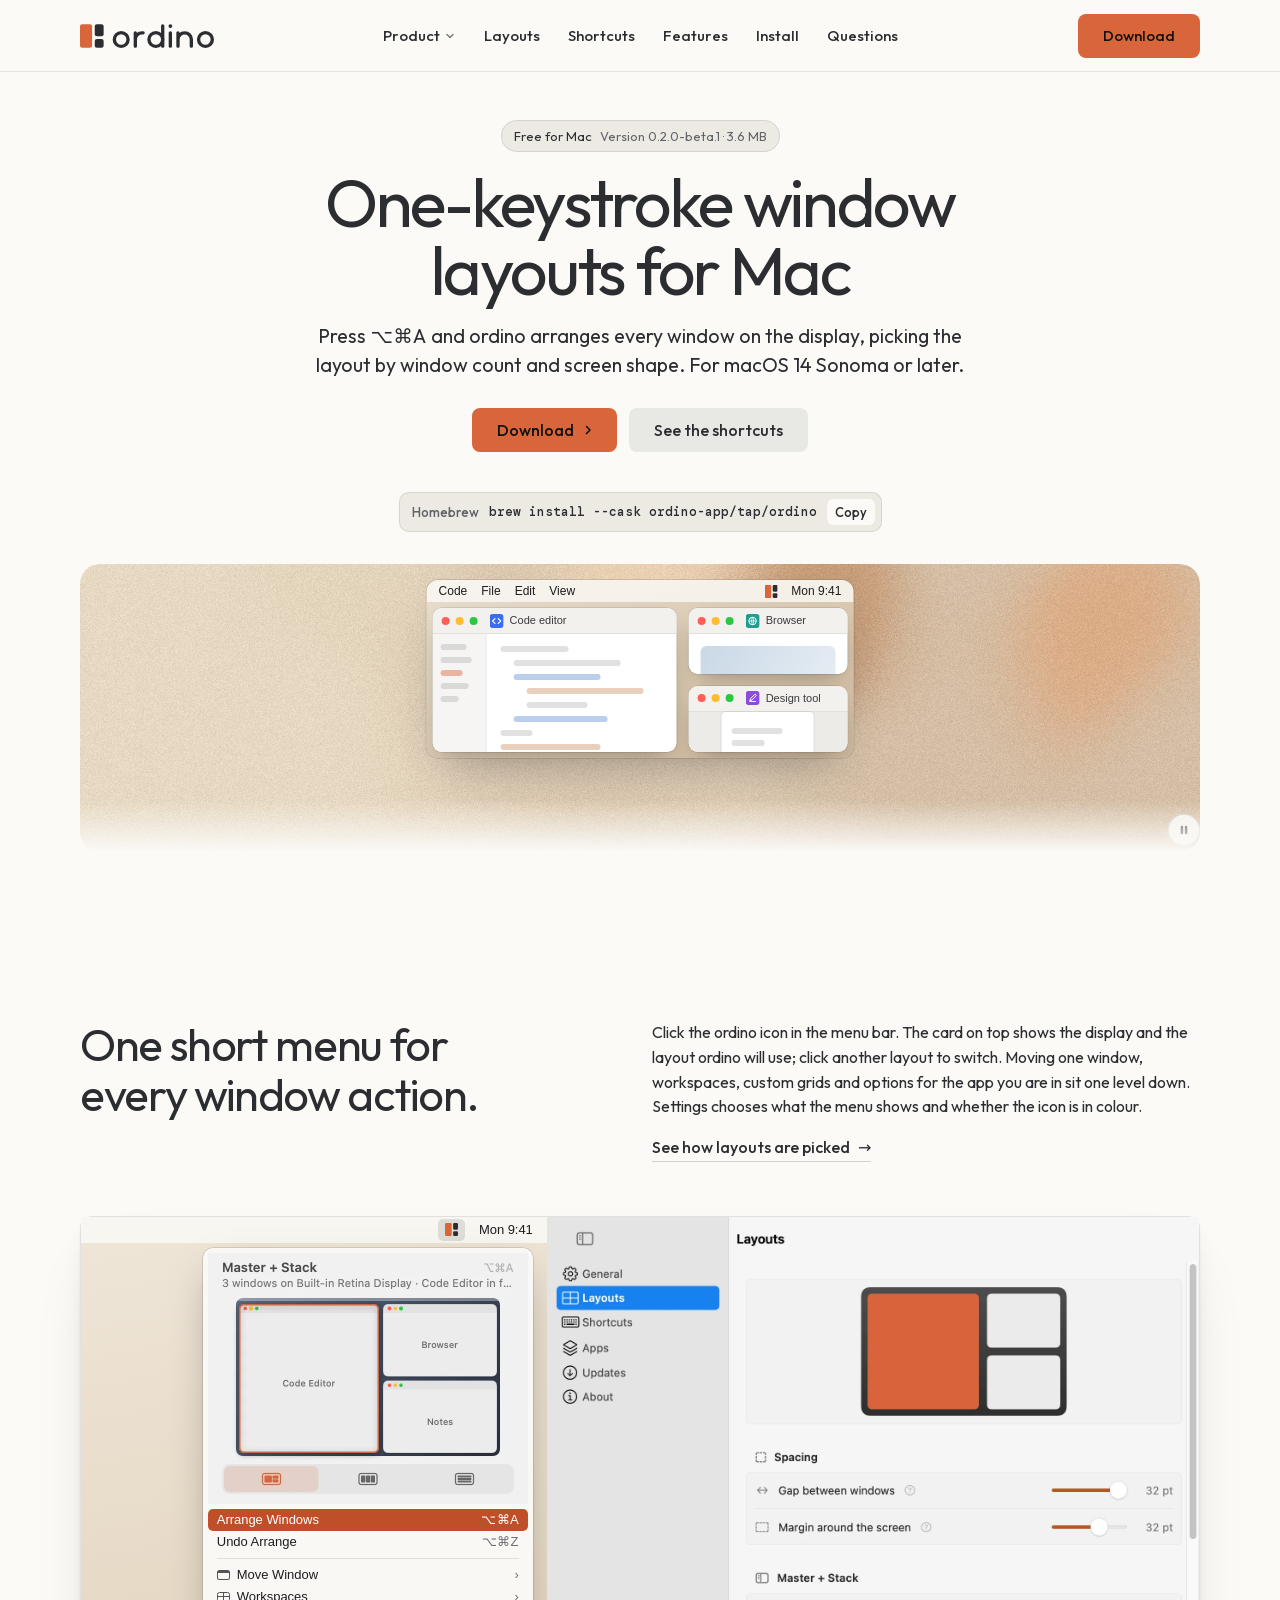
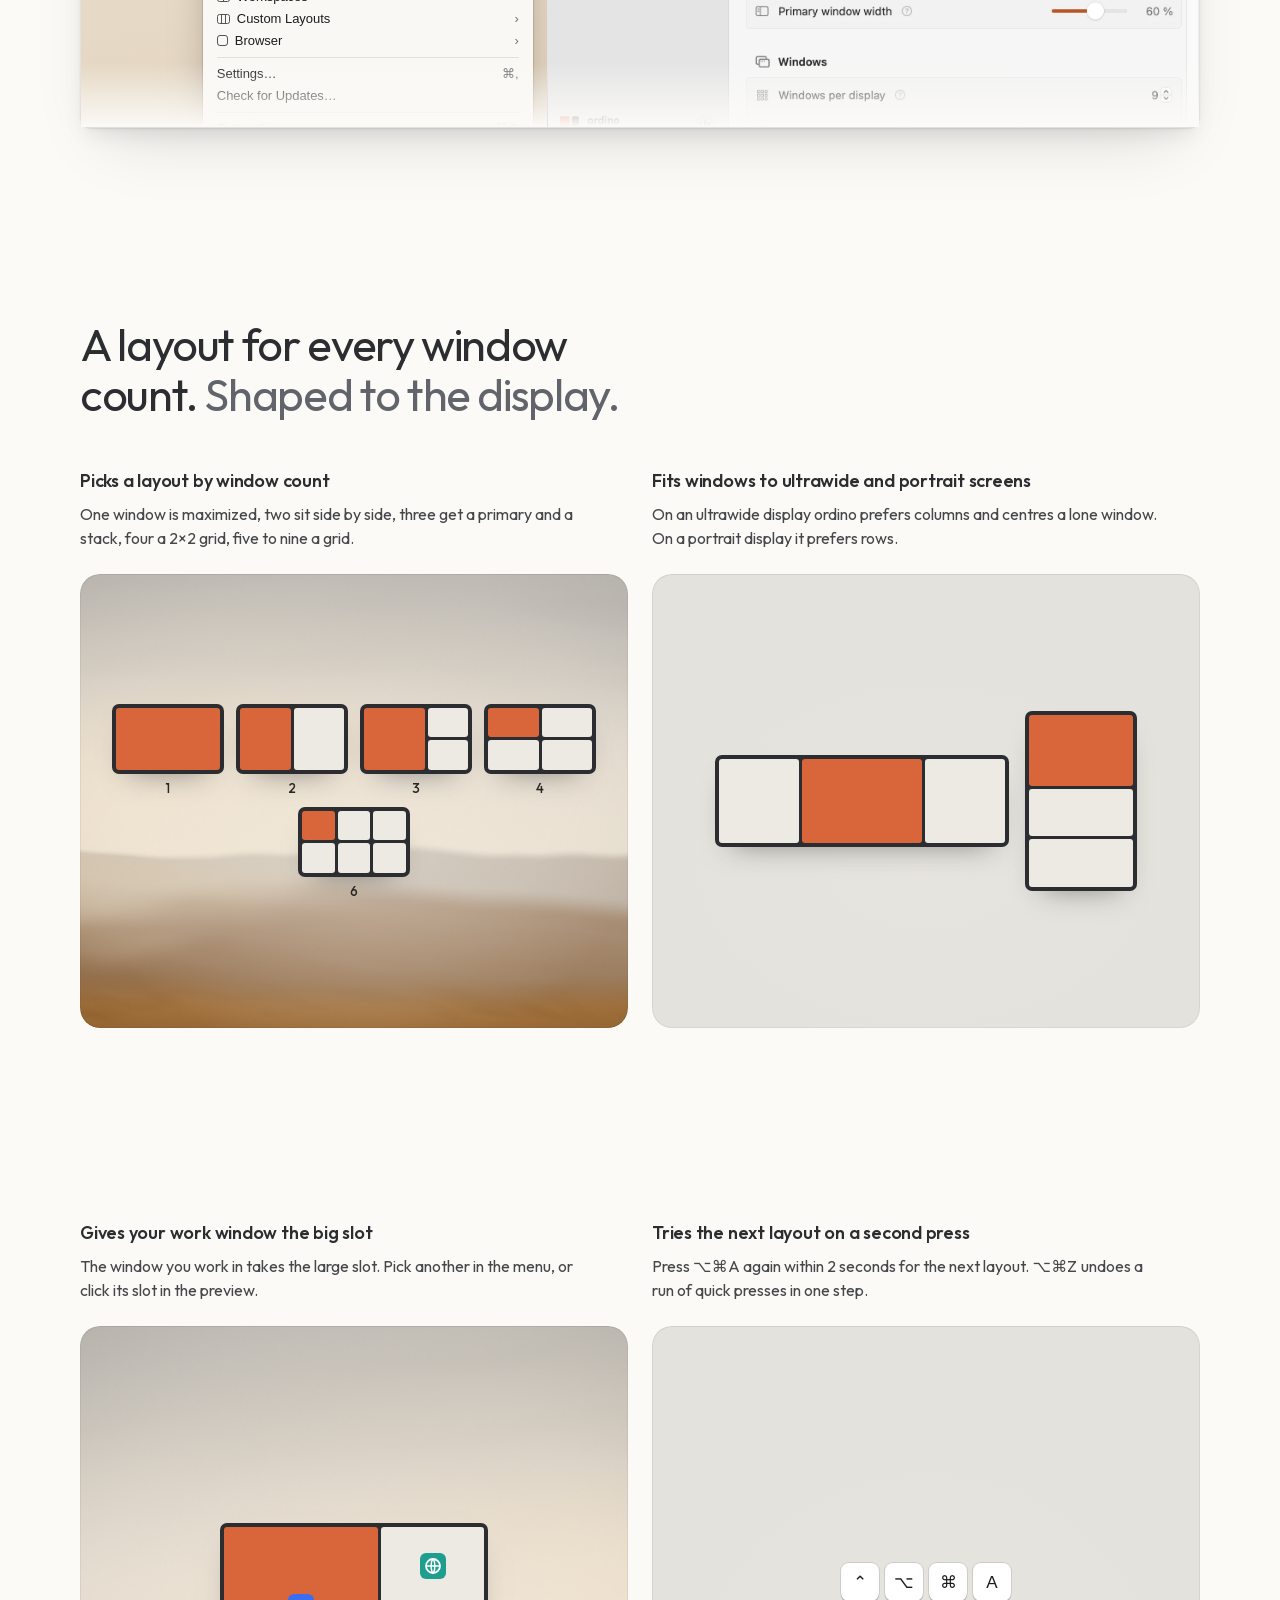
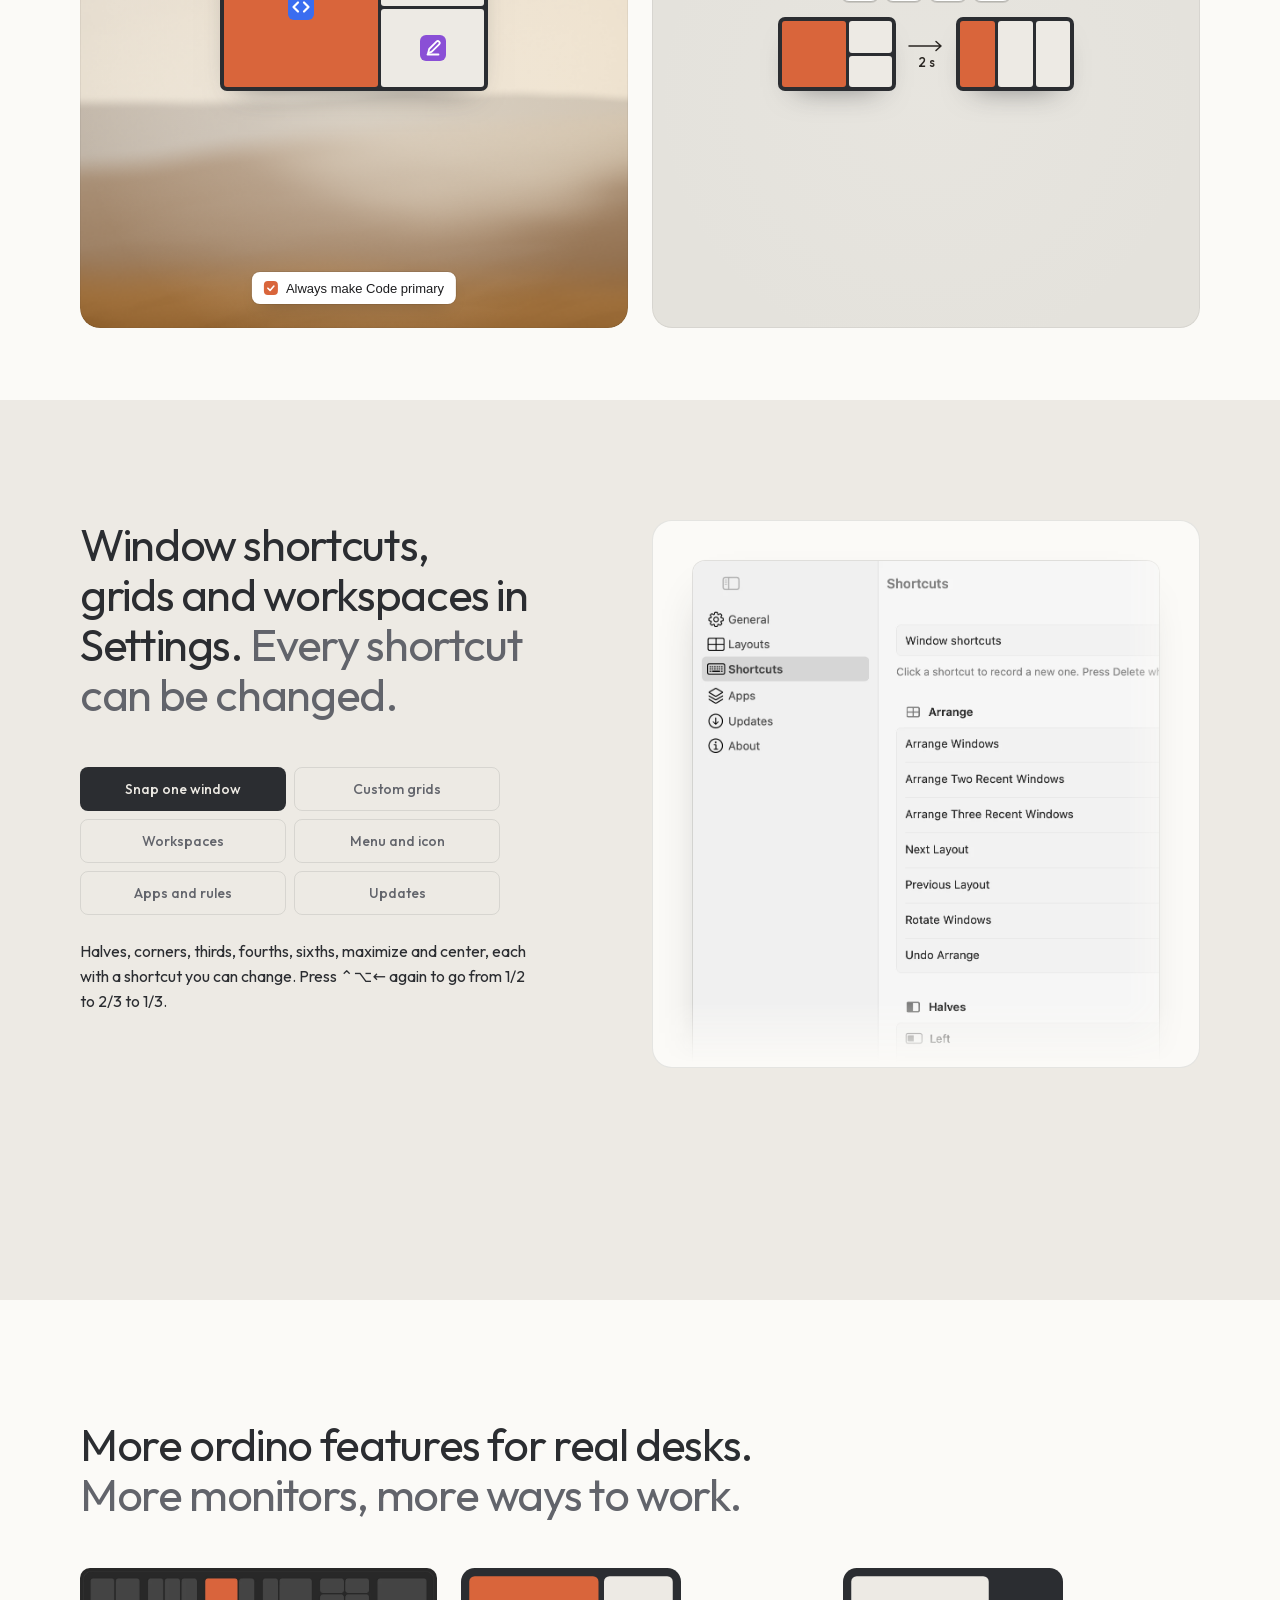
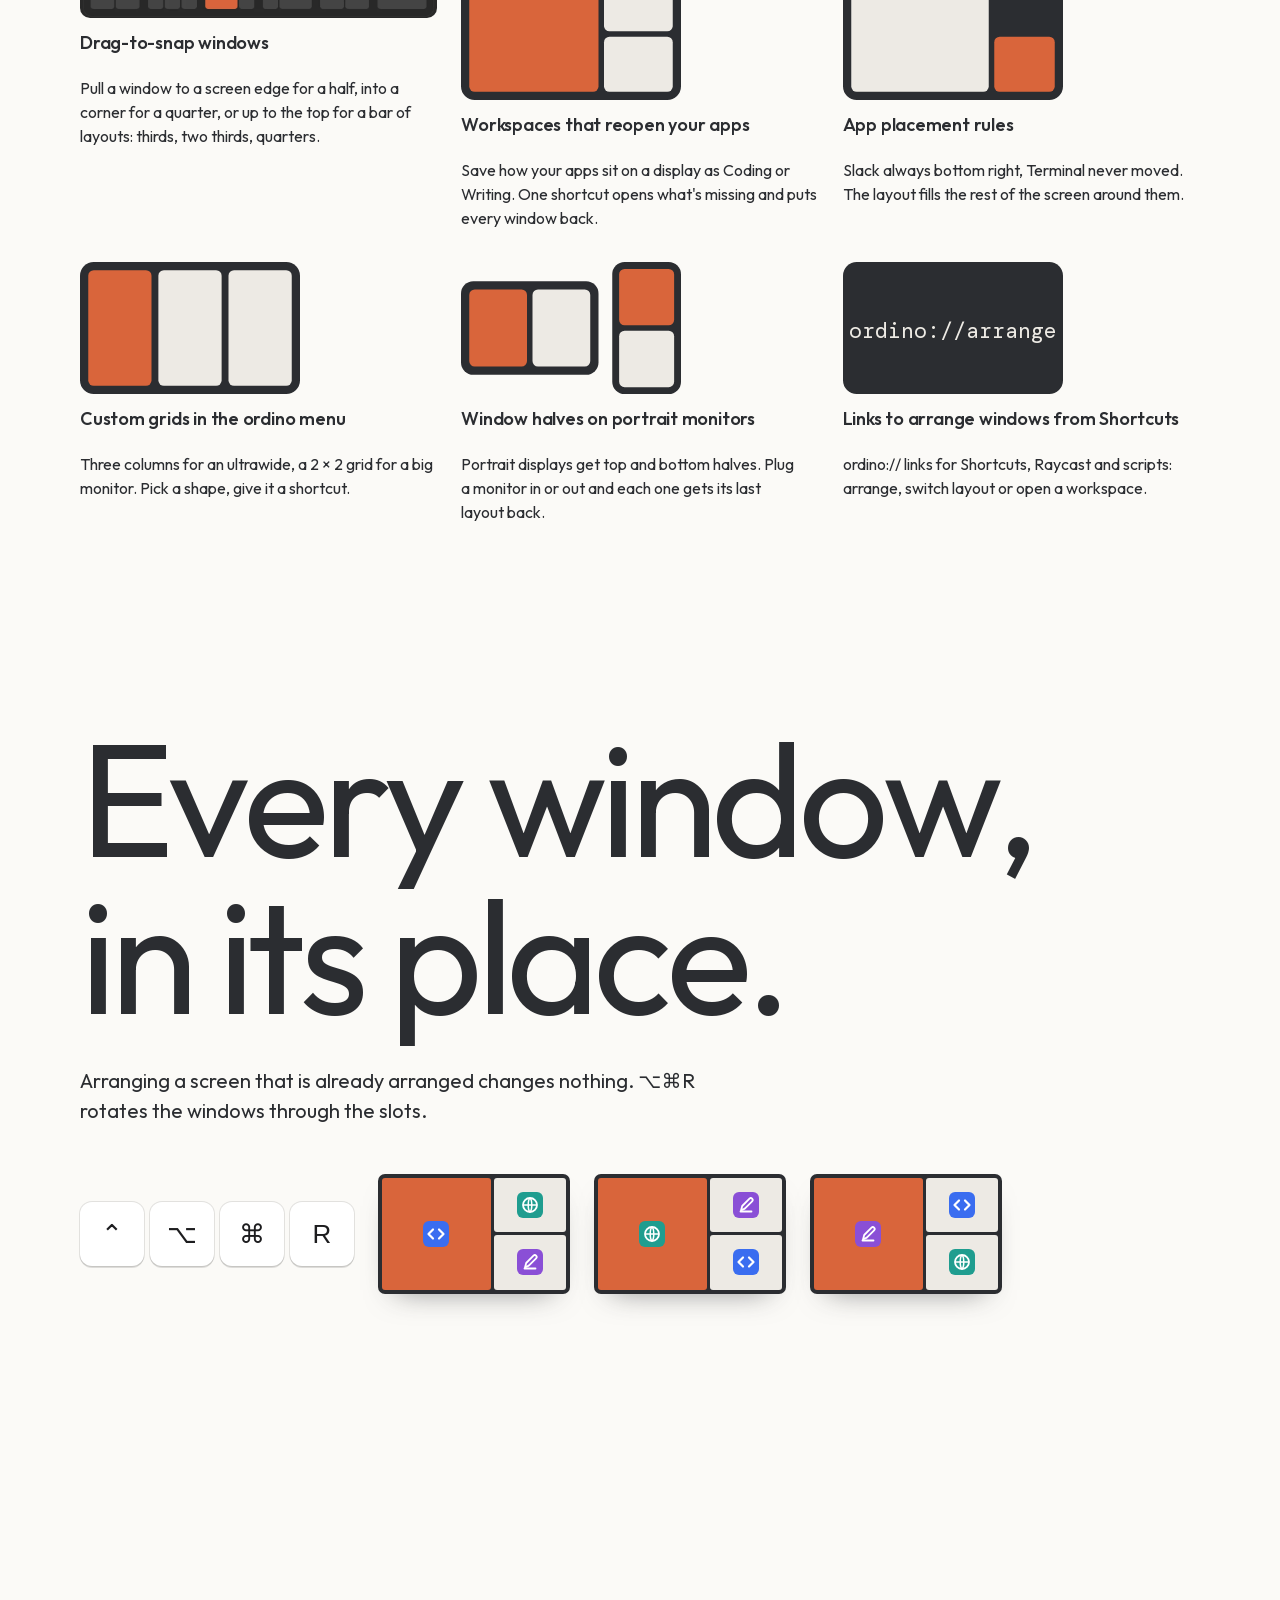
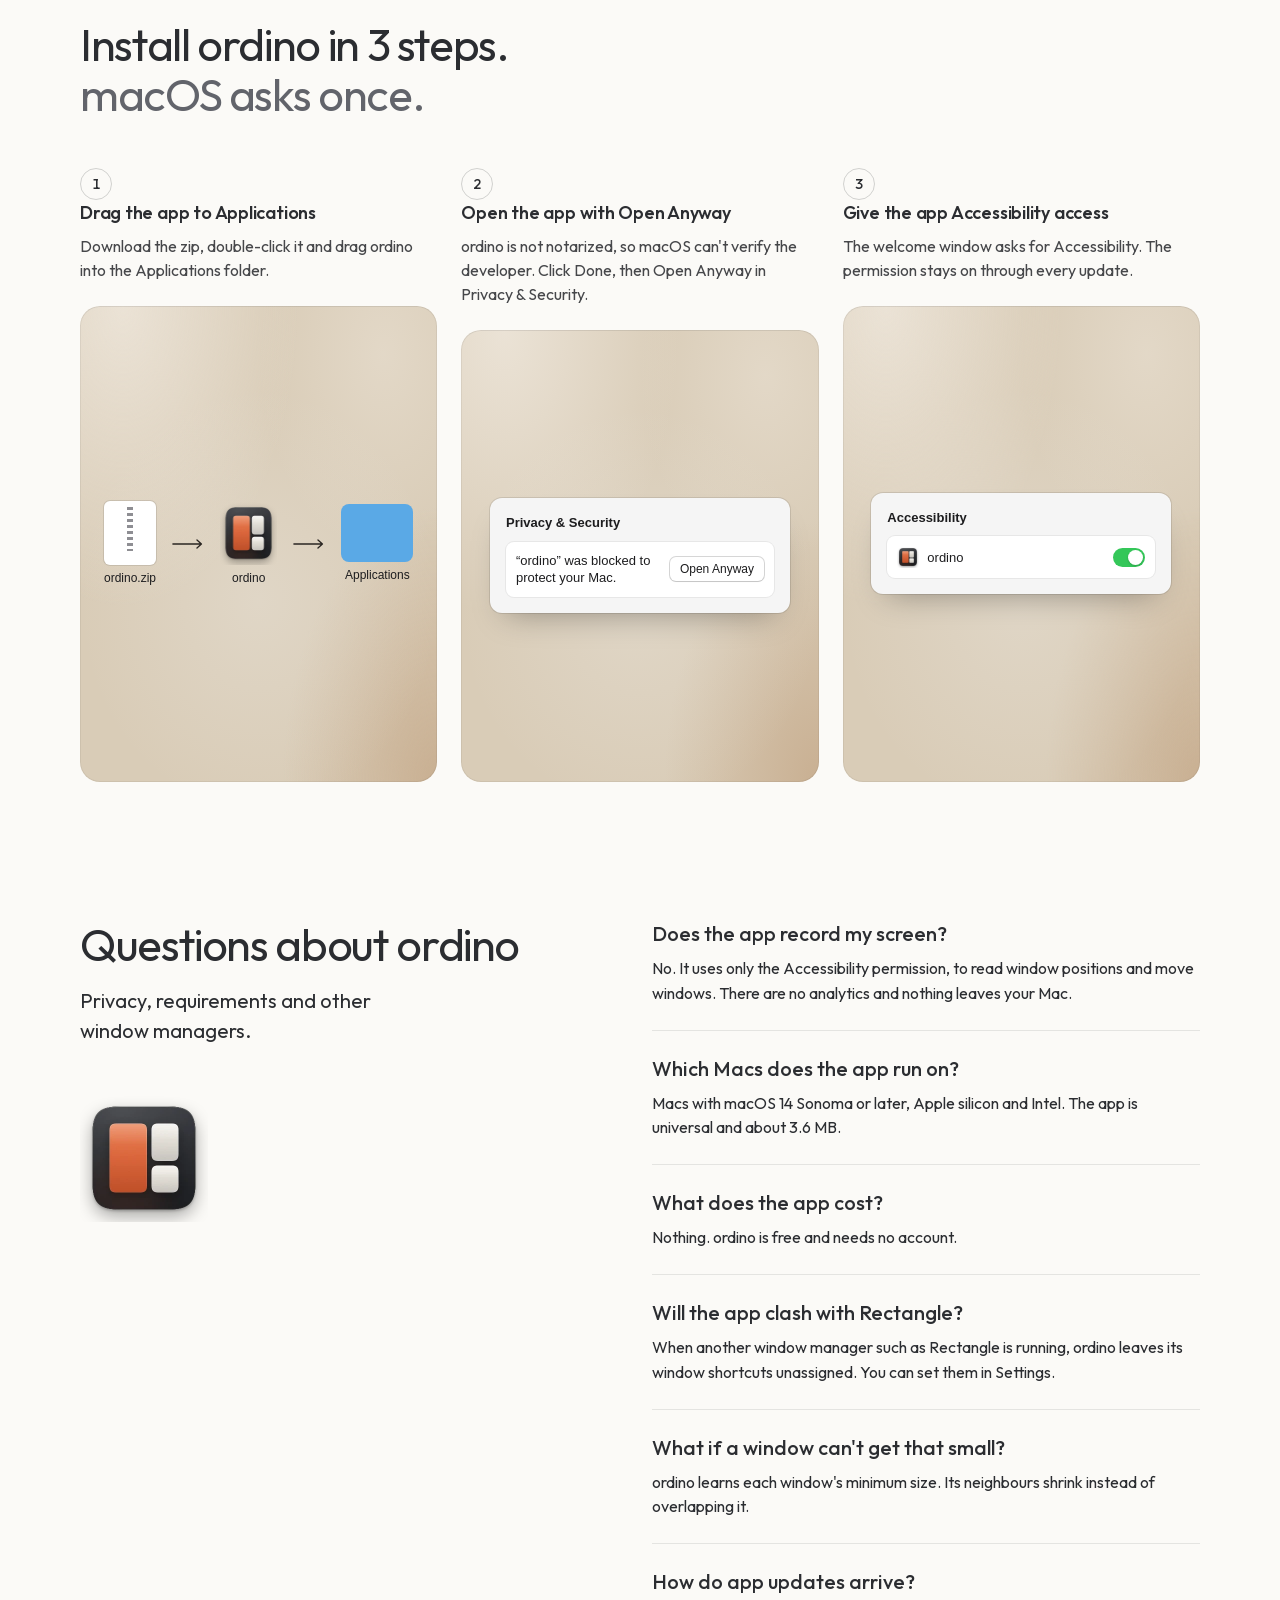
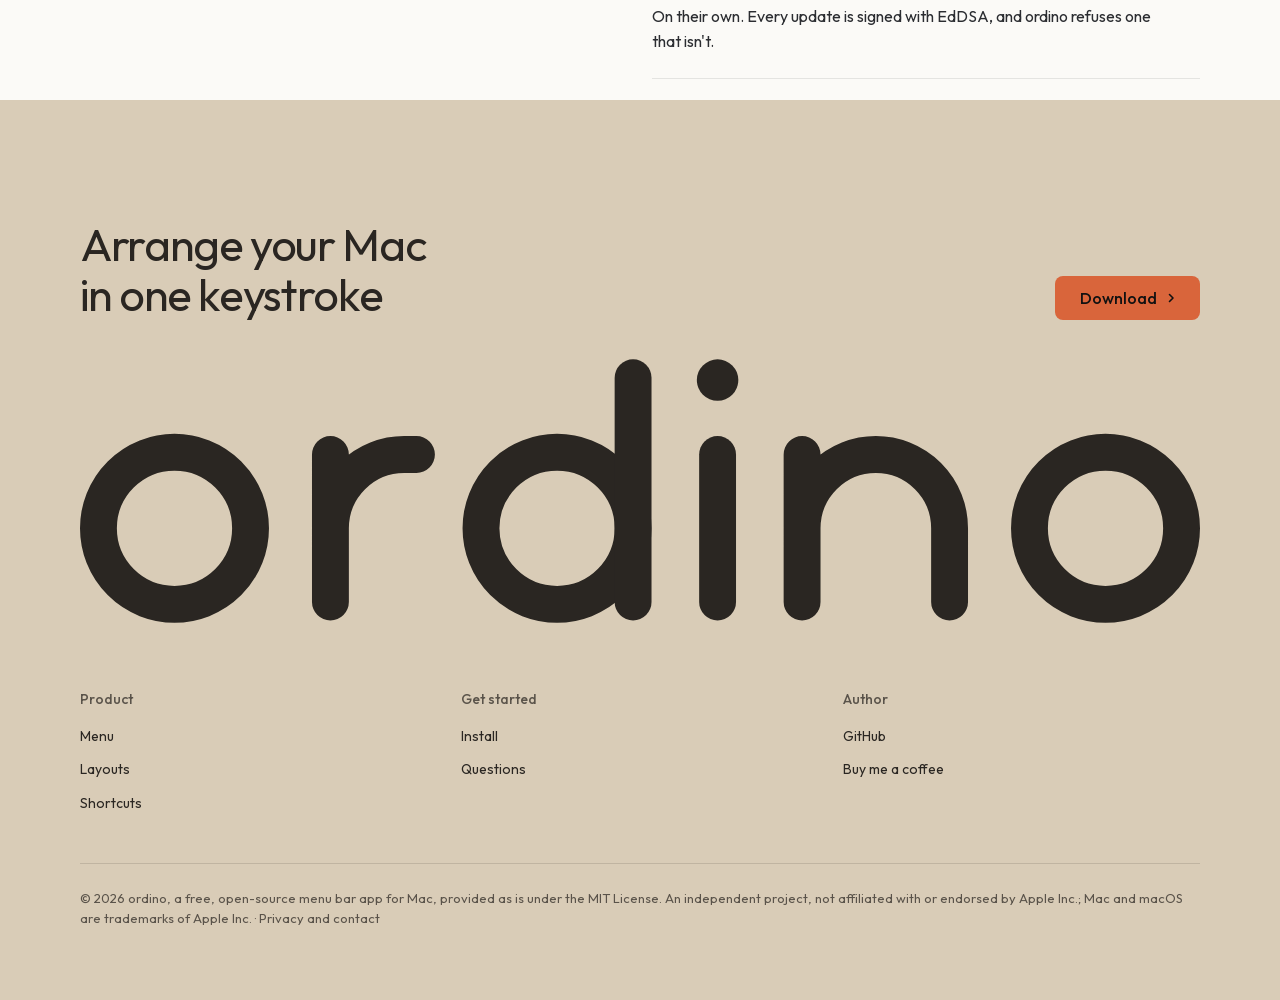
==== commit a499baec: "feat(app): main shortcuts are Option-Command A, R and Z" ====
--- a/web/index.html
+++ b/web/index.html
@@ -4,10 +4,10 @@
 <meta charset="utf-8">
 <meta name="viewport" content="width=device-width, initial-scale=1, viewport-fit=cover">
 <title>ordino: one-keystroke window layouts for Mac</title>
-<meta name="description" content="A free menu bar app that arranges every window on a display when you press ⌃⌥⌘A. Runs on macOS 14 Sonoma or later, Apple silicon and Intel.">
+<meta name="description" content="A free menu bar app that arranges every window on a display when you press ⌥⌘A. Runs on macOS 14 Sonoma or later, Apple silicon and Intel.">
 <meta property="og:type" content="website">
 <meta property="og:title" content="ordino: one-keystroke window layouts for Mac">
-<meta property="og:description" content="A free menu bar app that arranges every window on a display when you press ⌃⌥⌘A.">
+<meta property="og:description" content="A free menu bar app that arranges every window on a display when you press ⌥⌘A.">
 <meta property="og:image" content="https://ordino-app.github.io/ordino/og-image.png">
 <meta property="og:image:width" content="1200">
 <meta property="og:image:height" content="630">
@@ -439,14 +439,14 @@
       <div class="hero__c">
         <p class="pill"><span>Free for Mac</span><span class="muted" data-dl-label>Version 0.2.0-beta.1 · 3.6 MB</span></p>
         <h1 id="hero-h">One-keystroke window layouts for Mac</h1>
-        <p class="hero__lead">Press <span class="kbd">⌃⌥⌘A</span> and ordino arranges every window on the display, picking the layout by window count and screen shape. For macOS 14 Sonoma or later.</p>
+        <p class="hero__lead">Press <span class="kbd">⌥⌘A</span> and ordino arranges every window on the display, picking the layout by window count and screen shape. For macOS 14 Sonoma or later.</p>
         <div class="btn-row">
           <a class="btn btn--primary" href="https://ordino-app.github.io/ordino-updates/archives/ordino-0.2.0-beta.1.zip" data-download>Download<svg class="m-arrow" viewBox="0 0 12 12" aria-hidden="true"><path class="m-arrow__stem" d="M1 6h8"/><path class="m-arrow__head" d="M4.5 2.5 8 6l-3.5 3.5"/></svg></a>
           <a class="btn btn--secondary" href="#shortcuts">See the shortcuts</a>
         </div>
         <button type="button" class="brew" data-copy="#brew-cmd" aria-label="Copy the Homebrew install command"><span class="brew__label">Homebrew</span><code id="brew-cmd">brew install --cask ordino-app/tap/ordino</code><span class="brew__hint" aria-hidden="true">Copy</span></button>
       </div>
-      <div class="hero__window" data-fx="grain-gradient" data-fx-seed="7" data-fx-palette='{"bg":"#dccfba","surface":"#ece4d6","ink":"#2a2622","accent":"#c98a62"}' role="img" aria-label="A Mac desktop with a code editor, a browser and a design tool windows scattered; after ⌃⌥⌘A, the code editor takes the large left slot and the browser and design tool stack on the right">
+      <div class="hero__window" data-fx="grain-gradient" data-fx-seed="7" data-fx-palette='{"bg":"#dccfba","surface":"#ece4d6","ink":"#2a2622","accent":"#c98a62"}' role="img" aria-label="A Mac desktop with a code editor, a browser and a design tool windows scattered; after ⌥⌘A, the code editor takes the large left slot and the browser and design tool stack on the right">
         <div class="desk mac" data-desk aria-hidden="true">
           <script>document.currentScript.parentElement.classList.add('is-scattered')</script>
           <div class="desk__bar"><span>Code</span><span class="dim">File</span><span class="dim">Edit</span><span class="dim">View</span><span class="sp"></span><img width="16" height="16" src="logo-mark.svg" alt=""><span class="dim opt">Mon 9:41</span></div>
@@ -467,7 +467,7 @@
               <div class="win__body"><div class="canvas"><div class="canvas__art"><i></i><b style="width:70%"></b><b style="width:45%"></b></div></div></div>
             </div></div>
           </div>
-          <div class="hud"><span class="kbd">⌃⌥⌘A</span><span>Master + Stack · 3 windows</span></div>
+          <div class="hud"><span class="kbd">⌥⌘A</span><span>Master + Stack · 3 windows</span></div>
         </div>
       </div>
     </div></div>
@@ -489,8 +489,8 @@
             <div class="mmenu__card mmenu__card--real">
               <img src="media/menu-card.webp" width="320" height="252" loading="lazy" decoding="async" alt="">
             </div>
-            <div class="mi is-on">Arrange Windows<span class="kbd">⌃⌥⌘A</span></div>
-            <div class="mi">Undo Arrange<span class="kbd">⌃⌥⌘Z</span></div>
+            <div class="mi is-on">Arrange Windows<span class="kbd">⌥⌘A</span></div>
+            <div class="mi">Undo Arrange<span class="kbd">⌥⌘Z</span></div>
             <div class="msep"></div>
             <div class="mi"><span class="mi__i mi__i--win"></span>Move Window<span class="chev">›</span></div>
             <div class="mi"><span class="mi__i mi__i--grid"></span>Workspaces<span class="chev">›</span></div>
@@ -555,7 +555,7 @@
         </article>
         <article class="card card--row card--open span-6 m-nolift">
           <h3>Tries the next layout on a second press</h3>
-          <p>Press <span class="kbd">⌃⌥⌘A</span> again within 2 seconds for the next layout. <span class="kbd">⌃⌥⌘Z</span> undoes a run of quick presses in one step.</p>
+          <p>Press <span class="kbd">⌥⌘A</span> again within 2 seconds for the next layout. <span class="kbd">⌥⌘Z</span> undoes a run of quick presses in one step.</p>
           <div class="panel" data-fx="painterly-landscape" data-fx-seed="58" data-fx-params='{"drift":0,"speed":0,"blur":1,"brush":0.35,"slope":0,"hillY":0.3,"horizon":0.62}' data-fx-palette='{"bg":"#d9ccb7","surface":"#e9e0d2","ink":"#2a2622","accent":"#a8794a"}'>
             <div class="lay lay--next" role="img" aria-label="Pressing Control Option Command A a second time within 2 seconds turns Master + Stack into three columns">
               <div class="keys"><span>⌃</span><span>⌥</span><span>⌘</span><span>A</span></div>
@@ -646,7 +646,7 @@
   <section class="section" id="statement" data-moment="letters-assemble" aria-labelledby="statement-h">
     <div class="wrap">
       <h2 class="mo-la__type" id="statement-h">Every window, in its place.</h2>
-      <p class="mo-la__sub">Arranging a screen that is already arranged changes nothing. <span class="kbd">⌃⌥⌘R</span> rotates the windows through the slots.</p>
+      <p class="mo-la__sub">Arranging a screen that is already arranged changes nothing. <span class="kbd">⌥⌘R</span> rotates the windows through the slots.</p>
       <div class="rot" role="img" aria-label="Control Option Command R moves a code editor, a browser and a design tool through the three slots, one slot each press">
         <div class="keys keys--lg"><span>⌃</span><span>⌥</span><span>⌘</span><span>R</span></div>
         <div class="scr scr--3"><i class="p slot"><img loading="lazy" width="26" height="26" src="media/icons/code.svg" alt=""></i><i class="slot"><img loading="lazy" width="26" height="26" src="media/icons/browser.svg" alt=""></i><i class="slot"><img loading="lazy" width="26" height="26" src="media/icons/design.svg" alt=""></i></div>
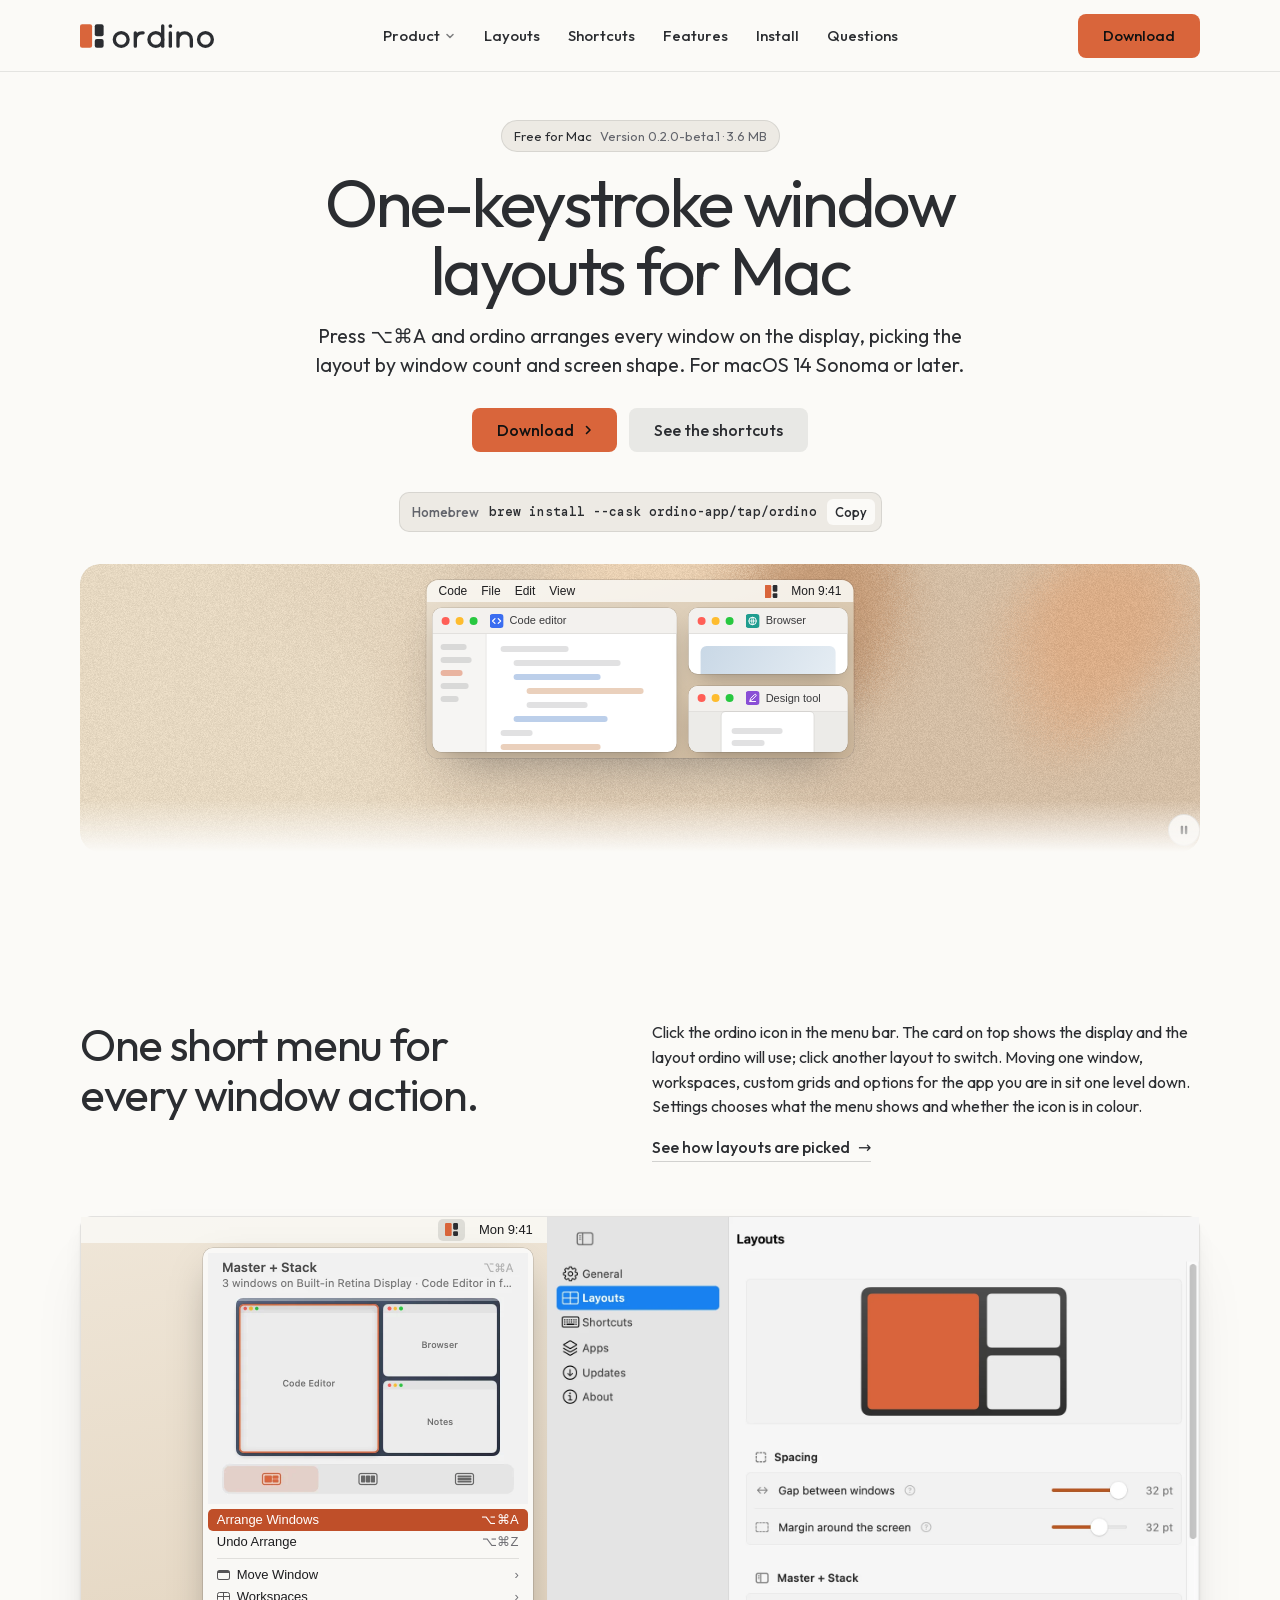
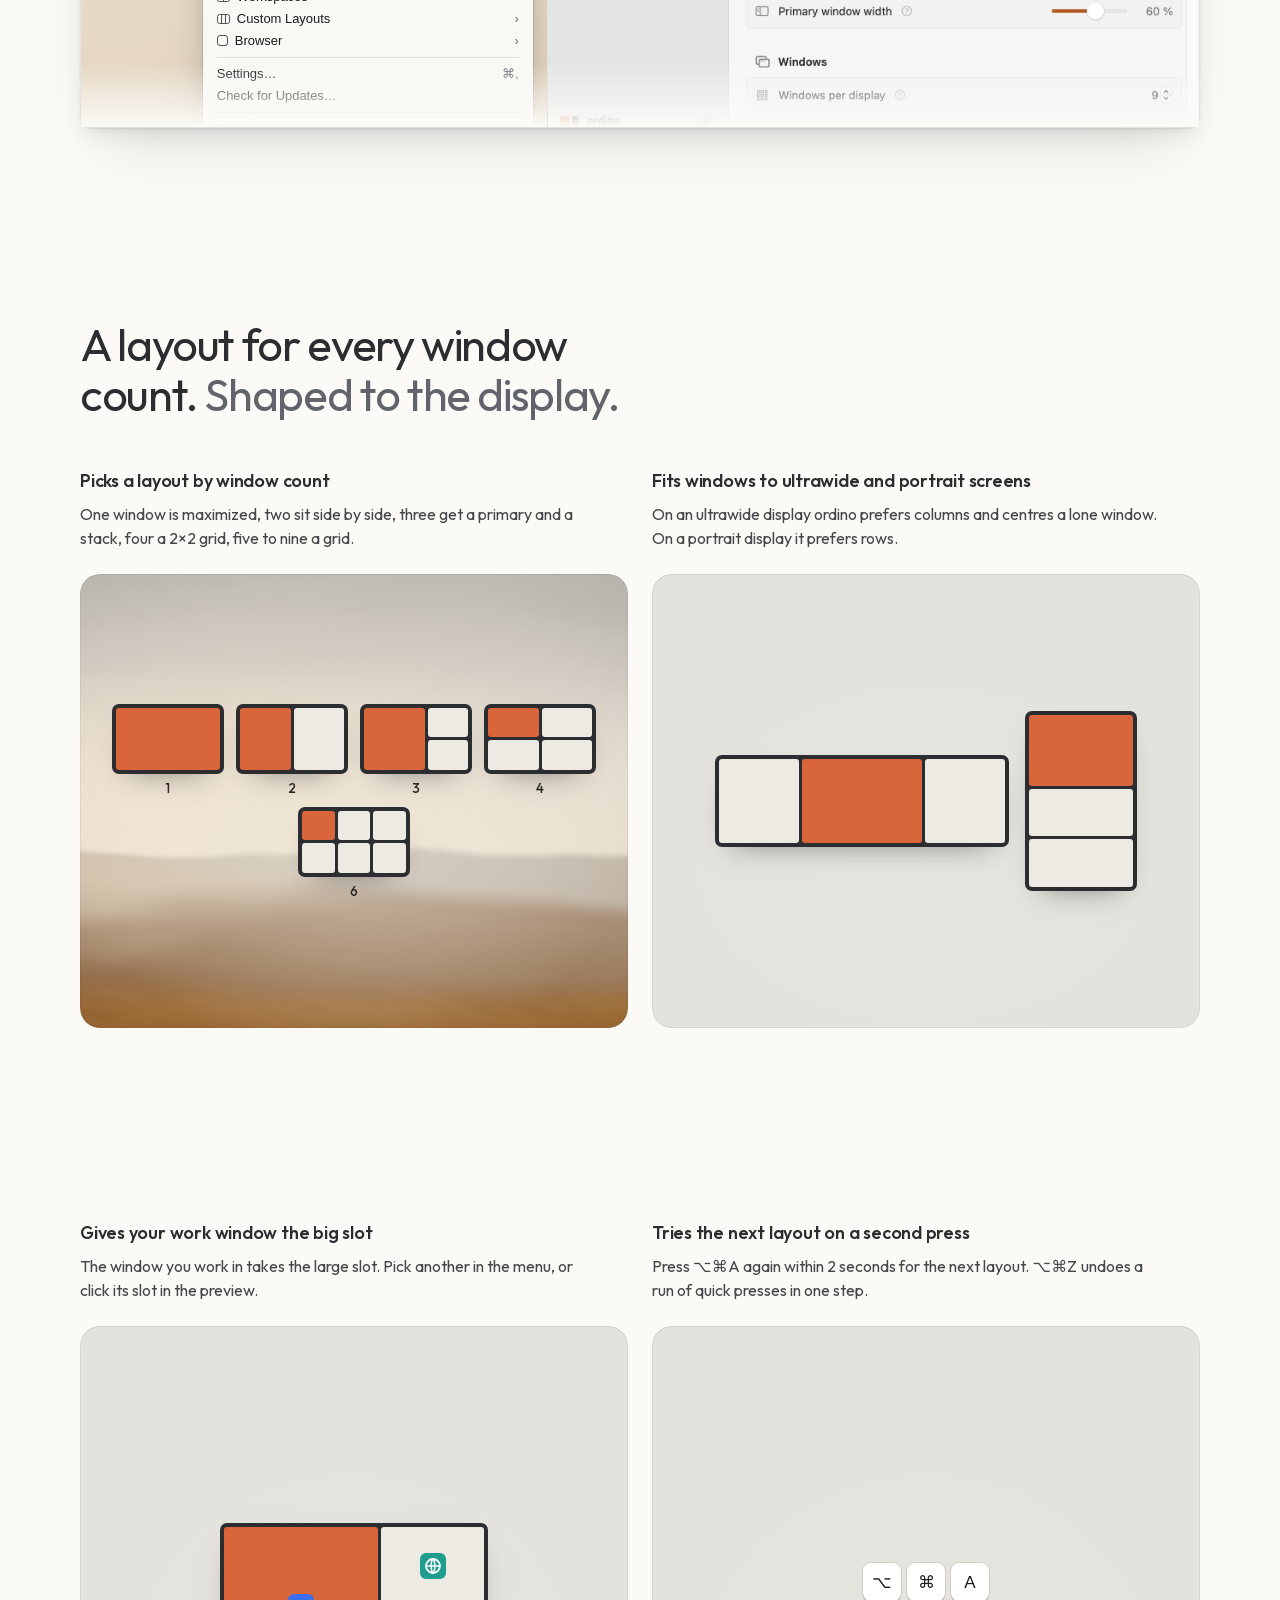
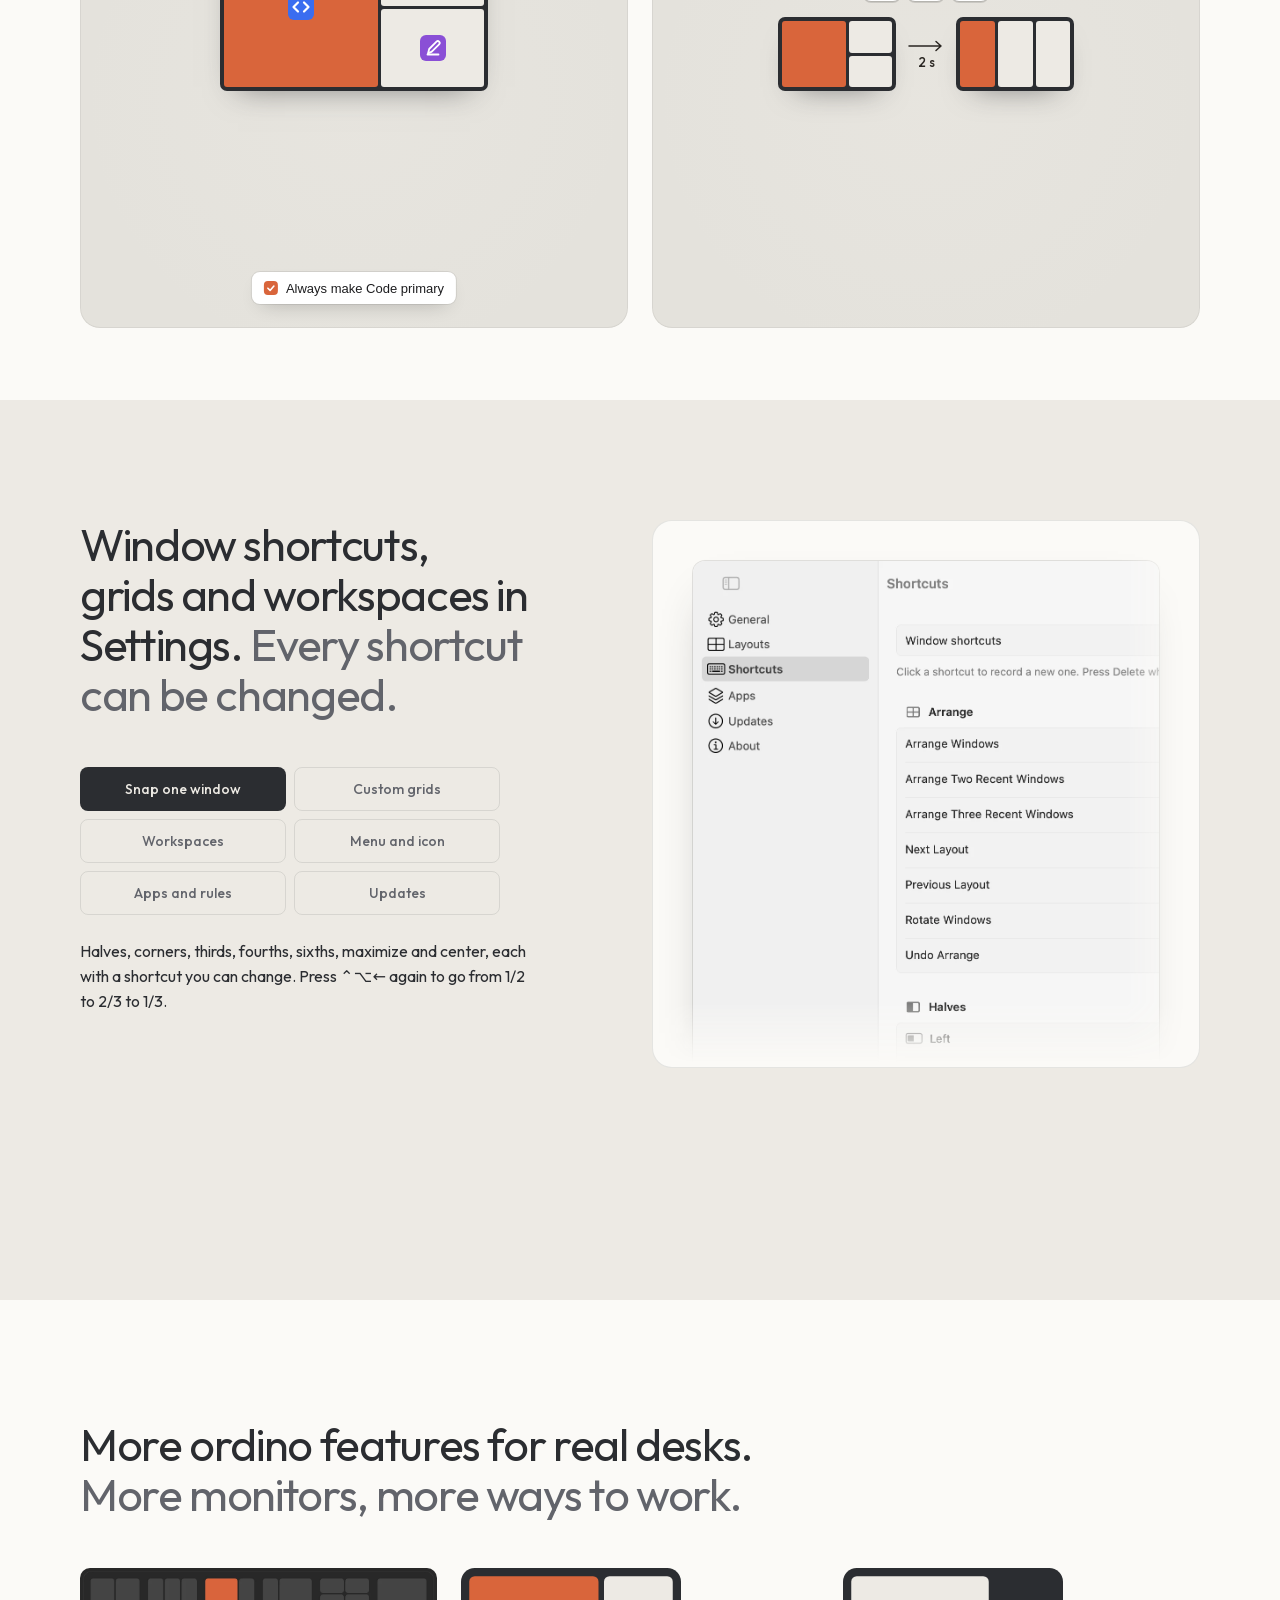
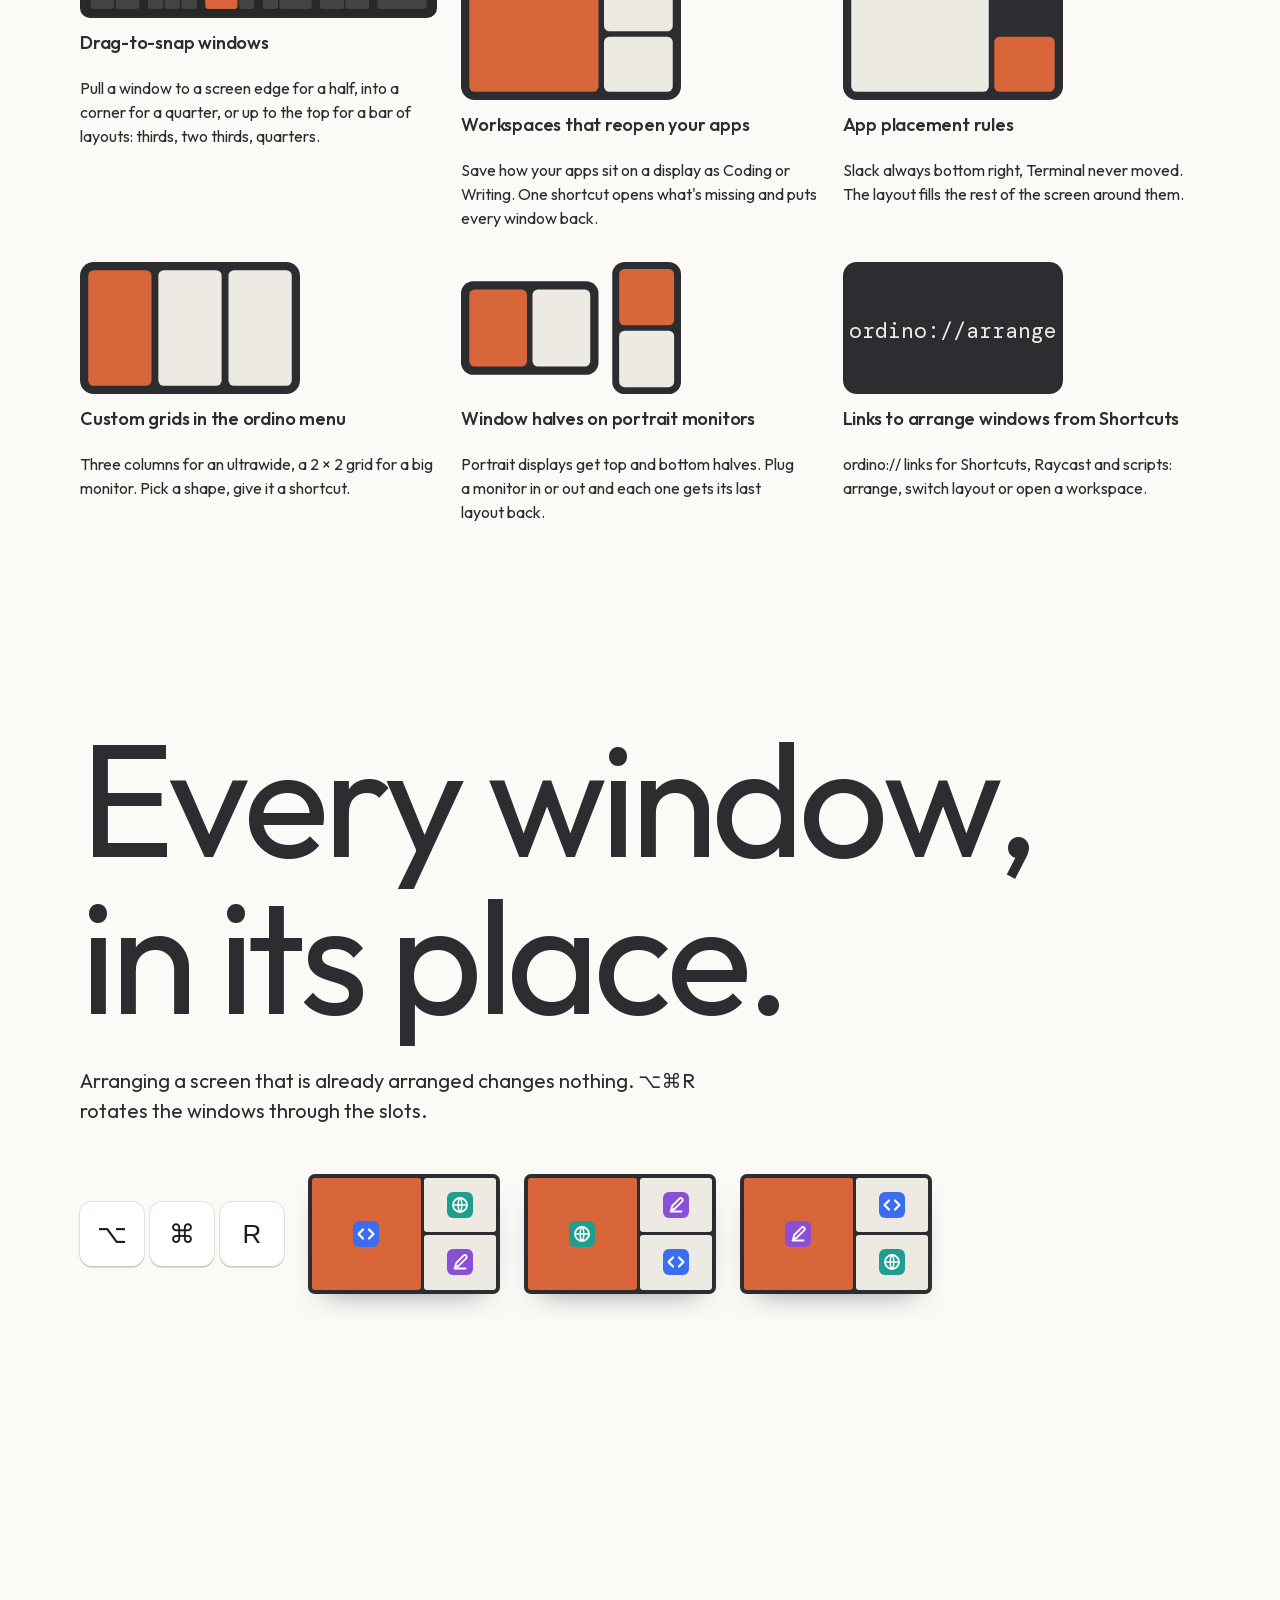
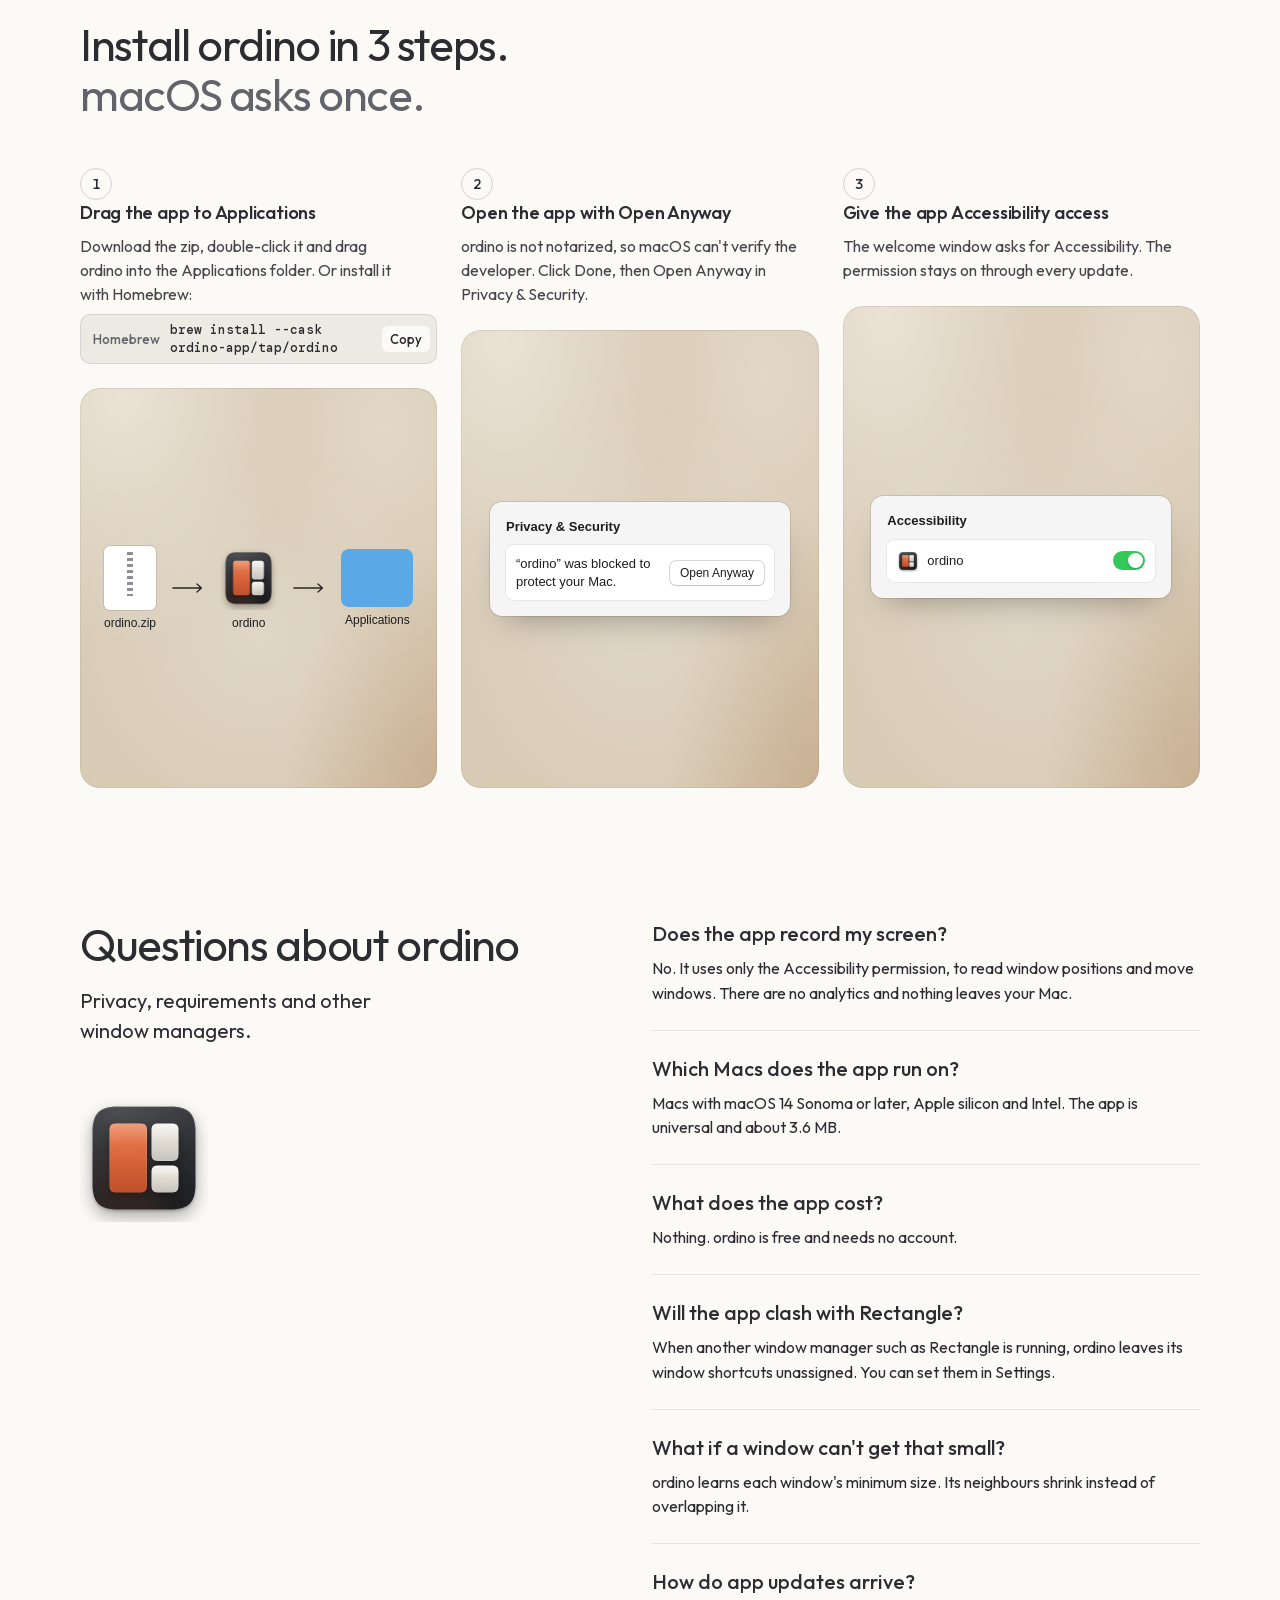
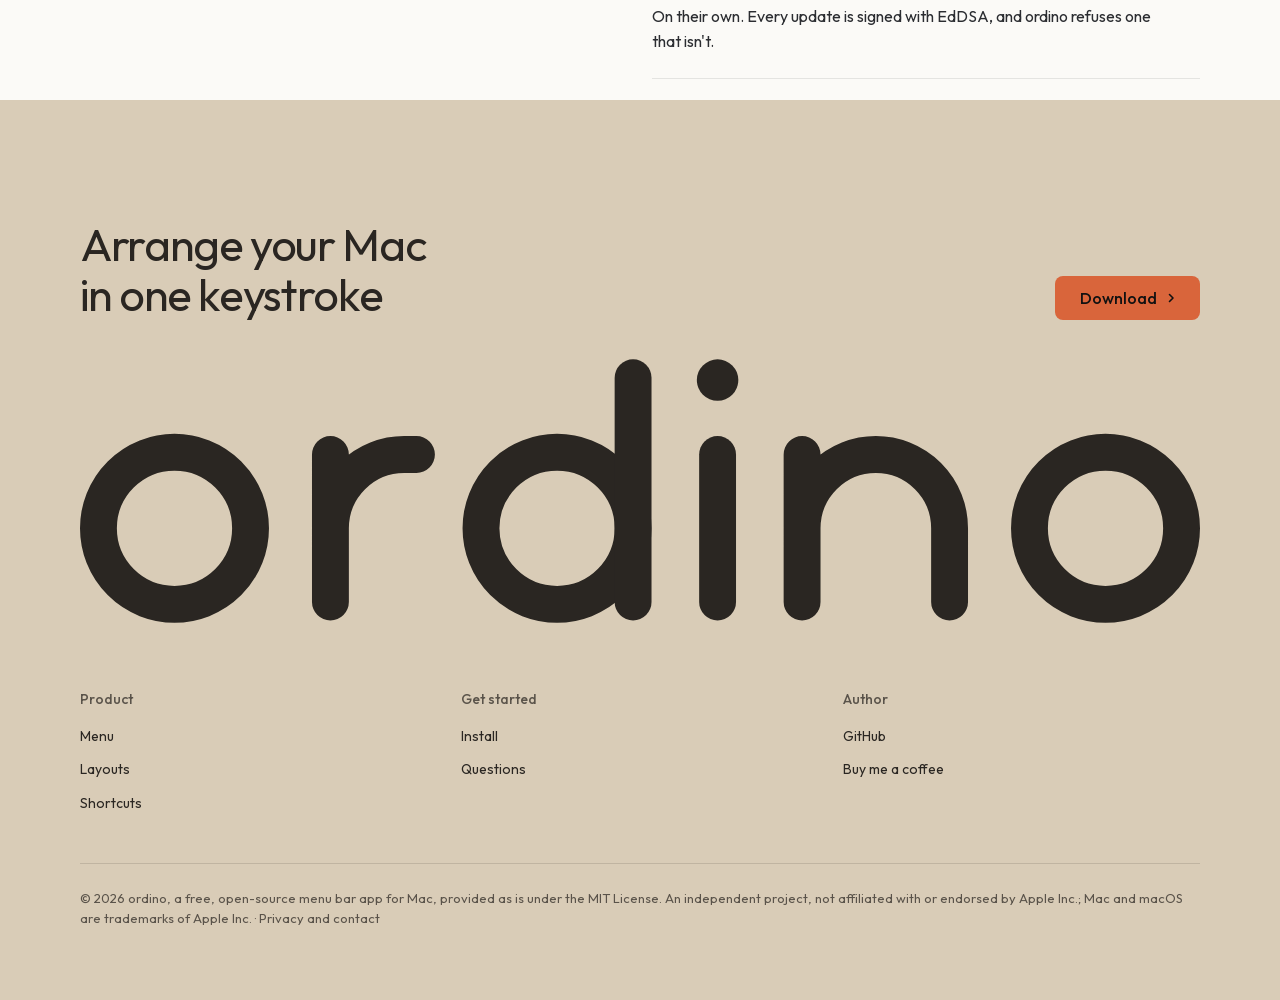
==== commit c84287c9: "fix(web): Option-Command keycaps, Homebrew option in install step 1" ====
--- a/web/index.html
+++ b/web/index.html
@@ -215,7 +215,7 @@
   /* the tablet and the small laptop stack the three steps (system.css takes span-4 cards two-up under 1280) */
   @media (min-width: 640px) and (max-width: 1279px) { #install { --h: 2; } }
   @media (max-width: 639px) { #shortcuts .frame--split { --ratio: 80%; } }
-  @media (min-width: 1280px) { html #install .panel { --p-h: calc(100svh - 448px); } }
+  @media (min-width: 1280px) { html #install .panel { --p-h: calc(100svh - 500px); } }
   #statement .mo-la__sub { color: var(--ink); }
   /* a narrow phone: the logo steps down so the logo, the Download button and the menu button share the bar */
   @media (max-width: 379px) { .nav__logo img { height: 19px; width: auto; } .nav:not(.is-open) .nav__actions .btn { padding-inline: var(--s-3); } }
@@ -230,7 +230,7 @@
     #layouts .lay { flex-wrap: wrap; align-content: center; }
     #layouts .lay--count .scr { --sh: 60px; } #layouts .lay--primary .scr { --sh: 200px; } #layouts .lay--next .scr { --sh: 84px; }
     #layouts .lay--fit .scr--uw { --sh: 88px; } #layouts .lay--fit .scr--pt { --sh: 240px; }
-    html #install .panel { --p-h: calc((200svh - 312px) / 3 - 170px); }
+    html #install .panel { --p-h: calc((200svh - 312px) / 3 - 205px); }
   }
   /* ---- install steps */
   #install .panel { --p-h: 260px; }
@@ -252,7 +252,7 @@
   .sw::after { content: ""; position: absolute; right: 2px; top: 2px; width: 15px; height: 15px; border-radius: 50%; background: #fff; box-shadow: 0 1px 2px rgb(0 0 0 / .2); }
   .sw--off { background: #d1d1d6; } .sw--off::after { right: auto; left: 2px; }
   .sheet__who { display: flex; align-items: center; gap: 8px; }
-  @media (max-width: 639px) { html #install .panel { --p-h: 290px; } #install { --hm: 2; } }
+  @media (max-width: 639px) { html #install .panel { --p-h: 262px; } #install { --hm: 2; } }
 
   /* ---- the close: the client's wordmark across the .wrap (brand rule: the name is never set in another face) */
   .close__word svg { display: block; width: 100%; height: auto; }
@@ -335,7 +335,9 @@
   .brew__hint { padding: 4px 8px; border-radius: 6px; background: var(--bg); color: var(--ink); }
   .brew:hover { border-color: var(--muted); } .brew:active { transform: scale(.98); }
   .brew:focus-visible { outline: 2px solid var(--accent); outline-offset: 2px; }
-  @media (max-width: 639px) { .brew { display: none; } }   /* Homebrew is a Mac tool; the phone hero stays as it was */
+  .brew--step { margin-top: var(--s-2); align-self: flex-start; max-width: 100%; }
+  .brew--step code { overflow-wrap: anywhere; text-align: left; }
+  @media (max-width: 639px) { .brew:not(.brew--step) { display: none; } .brew--step { font-size: 12px; } .brew--step code { font-size: 11.5px; } }   /* Homebrew is a Mac tool; the phone hero stays as it was */
 
   /* menu item icons (drawn, like the macOS menu's SF Symbols) */
   .mi__i { width: 13px; height: 10px; margin-right: 7px; border: 1.3px solid currentColor; border-radius: 2.5px; opacity: .75; flex: none; position: relative; }
@@ -557,8 +559,8 @@
           <h3>Tries the next layout on a second press</h3>
           <p>Press <span class="kbd">⌥⌘A</span> again within 2 seconds for the next layout. <span class="kbd">⌥⌘Z</span> undoes a run of quick presses in one step.</p>
           <div class="panel" data-fx="painterly-landscape" data-fx-seed="58" data-fx-params='{"drift":0,"speed":0,"blur":1,"brush":0.35,"slope":0,"hillY":0.3,"horizon":0.62}' data-fx-palette='{"bg":"#d9ccb7","surface":"#e9e0d2","ink":"#2a2622","accent":"#a8794a"}'>
-            <div class="lay lay--next" role="img" aria-label="Pressing Control Option Command A a second time within 2 seconds turns Master + Stack into three columns">
-              <div class="keys"><span>⌃</span><span>⌥</span><span>⌘</span><span>A</span></div>
+            <div class="lay lay--next" role="img" aria-label="Pressing Option Command A a second time within 2 seconds turns Master + Stack into three columns">
+              <div class="keys"><span>⌥</span><span>⌘</span><span>A</span></div>
               <div class="lay__row">
                 <div class="scr scr--3"><i class="p"></i><i></i><i></i></div>
                 <span class="arrow"><svg viewBox="0 0 36 12" aria-hidden="true"><path d="M1 6h32M28 1.5 33 6l-5 4.5" fill="none" stroke="currentColor" stroke-width="1.5" stroke-linecap="round" stroke-linejoin="round"/></svg>2 s</span>
@@ -647,8 +649,8 @@
     <div class="wrap">
       <h2 class="mo-la__type" id="statement-h">Every window, in its place.</h2>
       <p class="mo-la__sub">Arranging a screen that is already arranged changes nothing. <span class="kbd">⌥⌘R</span> rotates the windows through the slots.</p>
-      <div class="rot" role="img" aria-label="Control Option Command R moves a code editor, a browser and a design tool through the three slots, one slot each press">
-        <div class="keys keys--lg"><span>⌃</span><span>⌥</span><span>⌘</span><span>R</span></div>
+      <div class="rot" role="img" aria-label="Option Command R moves a code editor, a browser and a design tool through the three slots, one slot each press">
+        <div class="keys keys--lg"><span>⌥</span><span>⌘</span><span>R</span></div>
         <div class="scr scr--3"><i class="p slot"><img loading="lazy" width="26" height="26" src="media/icons/code.svg" alt=""></i><i class="slot"><img loading="lazy" width="26" height="26" src="media/icons/browser.svg" alt=""></i><i class="slot"><img loading="lazy" width="26" height="26" src="media/icons/design.svg" alt=""></i></div>
         <div class="scr scr--3"><i class="p slot"><img loading="lazy" width="26" height="26" src="media/icons/browser.svg" alt=""></i><i class="slot"><img loading="lazy" width="26" height="26" src="media/icons/design.svg" alt=""></i><i class="slot"><img loading="lazy" width="26" height="26" src="media/icons/code.svg" alt=""></i></div>
         <div class="scr scr--3"><i class="p slot"><img loading="lazy" width="26" height="26" src="media/icons/design.svg" alt=""></i><i class="slot"><img loading="lazy" width="26" height="26" src="media/icons/code.svg" alt=""></i><i class="slot"><img loading="lazy" width="26" height="26" src="media/icons/browser.svg" alt=""></i></div>
@@ -665,7 +667,8 @@
         <article class="card card--row card--open span-4 m-nolift">
           <span class="step-num">1</span>
           <h3>Drag the app to Applications</h3>
-          <p>Download the zip, double-click it and drag ordino into the Applications folder.</p>
+          <p>Download the zip, double-click it and drag ordino into the Applications folder. Or install it with Homebrew:</p>
+          <button type="button" class="brew brew--step" data-copy="#brew-cmd-2" aria-label="Copy the Homebrew install command"><span class="brew__label">Homebrew</span><code id="brew-cmd-2">brew install --cask ordino-app/tap/ordino</code><span class="brew__hint" aria-hidden="true">Copy</span></button>
           <div class="panel">
             <div class="inst" role="img" aria-label="The ordino zip file and the ordino app going into the Applications folder">
               <div class="inst__drag">
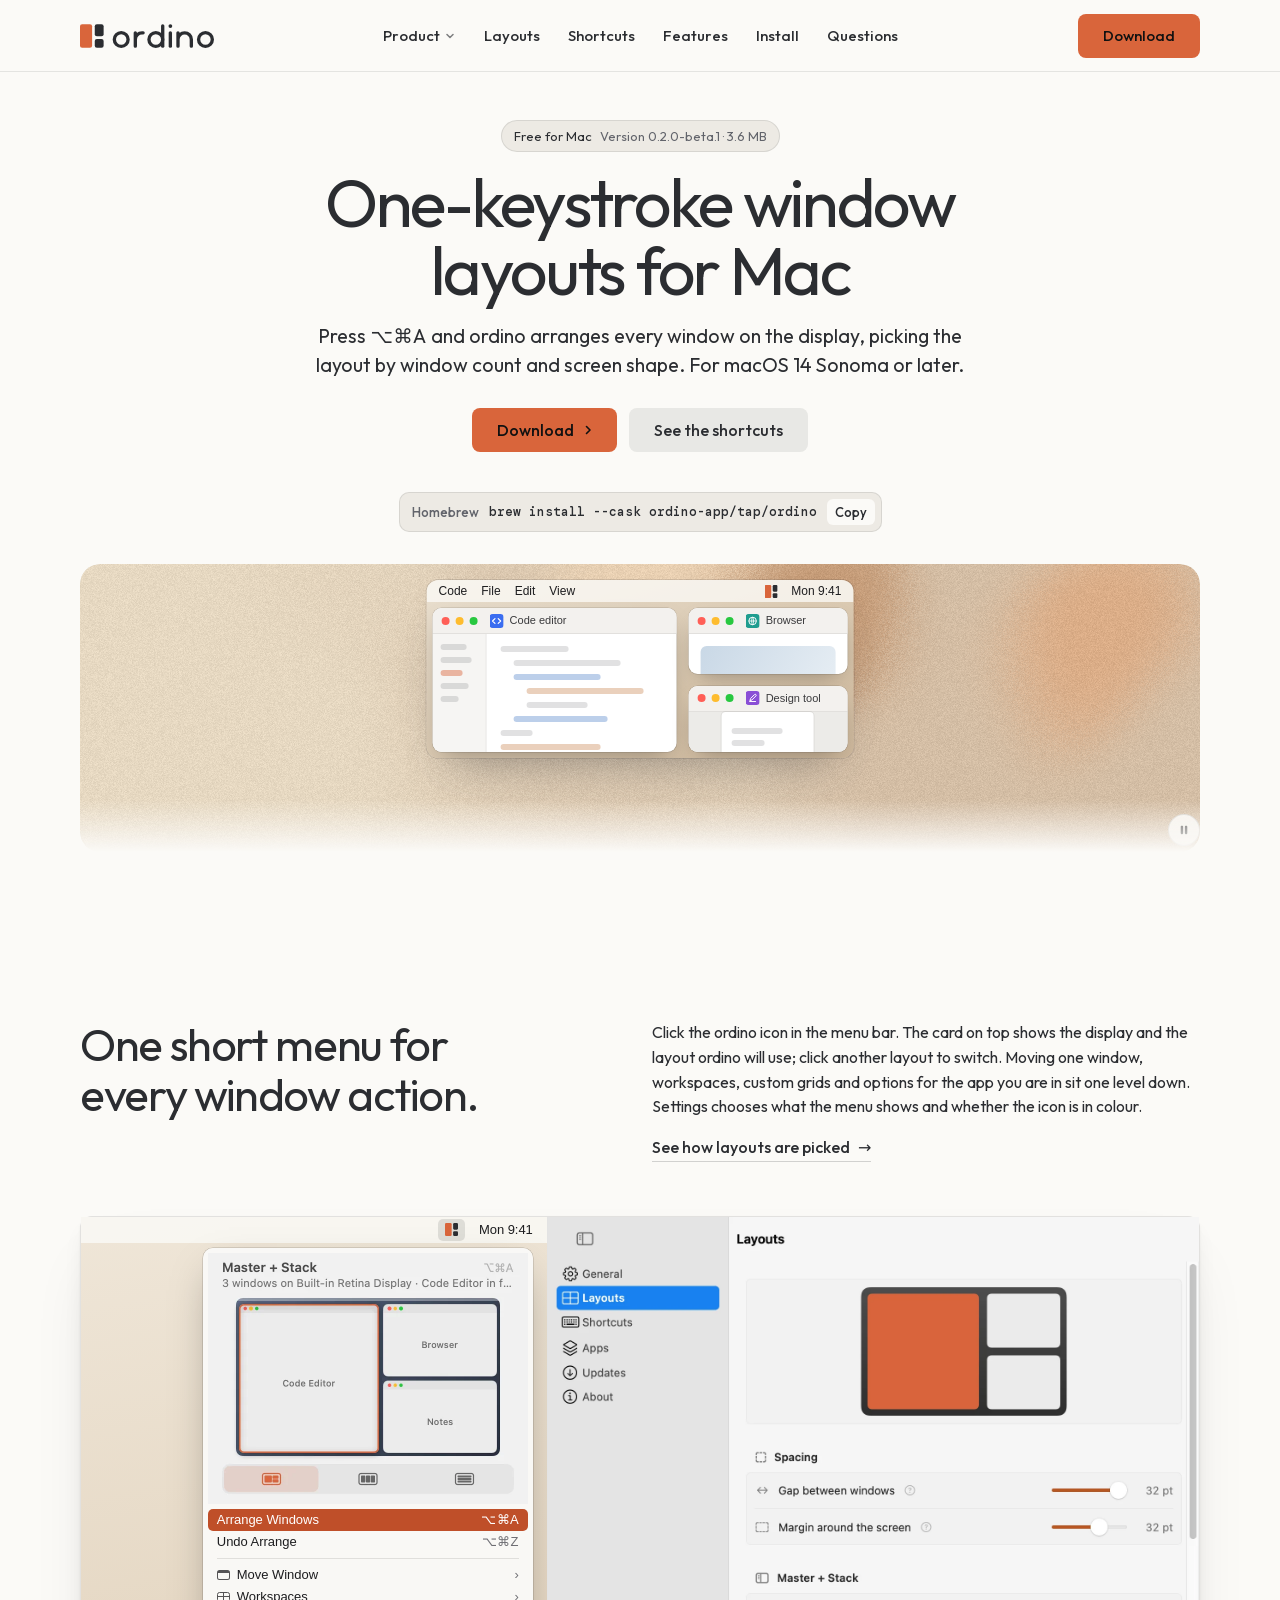
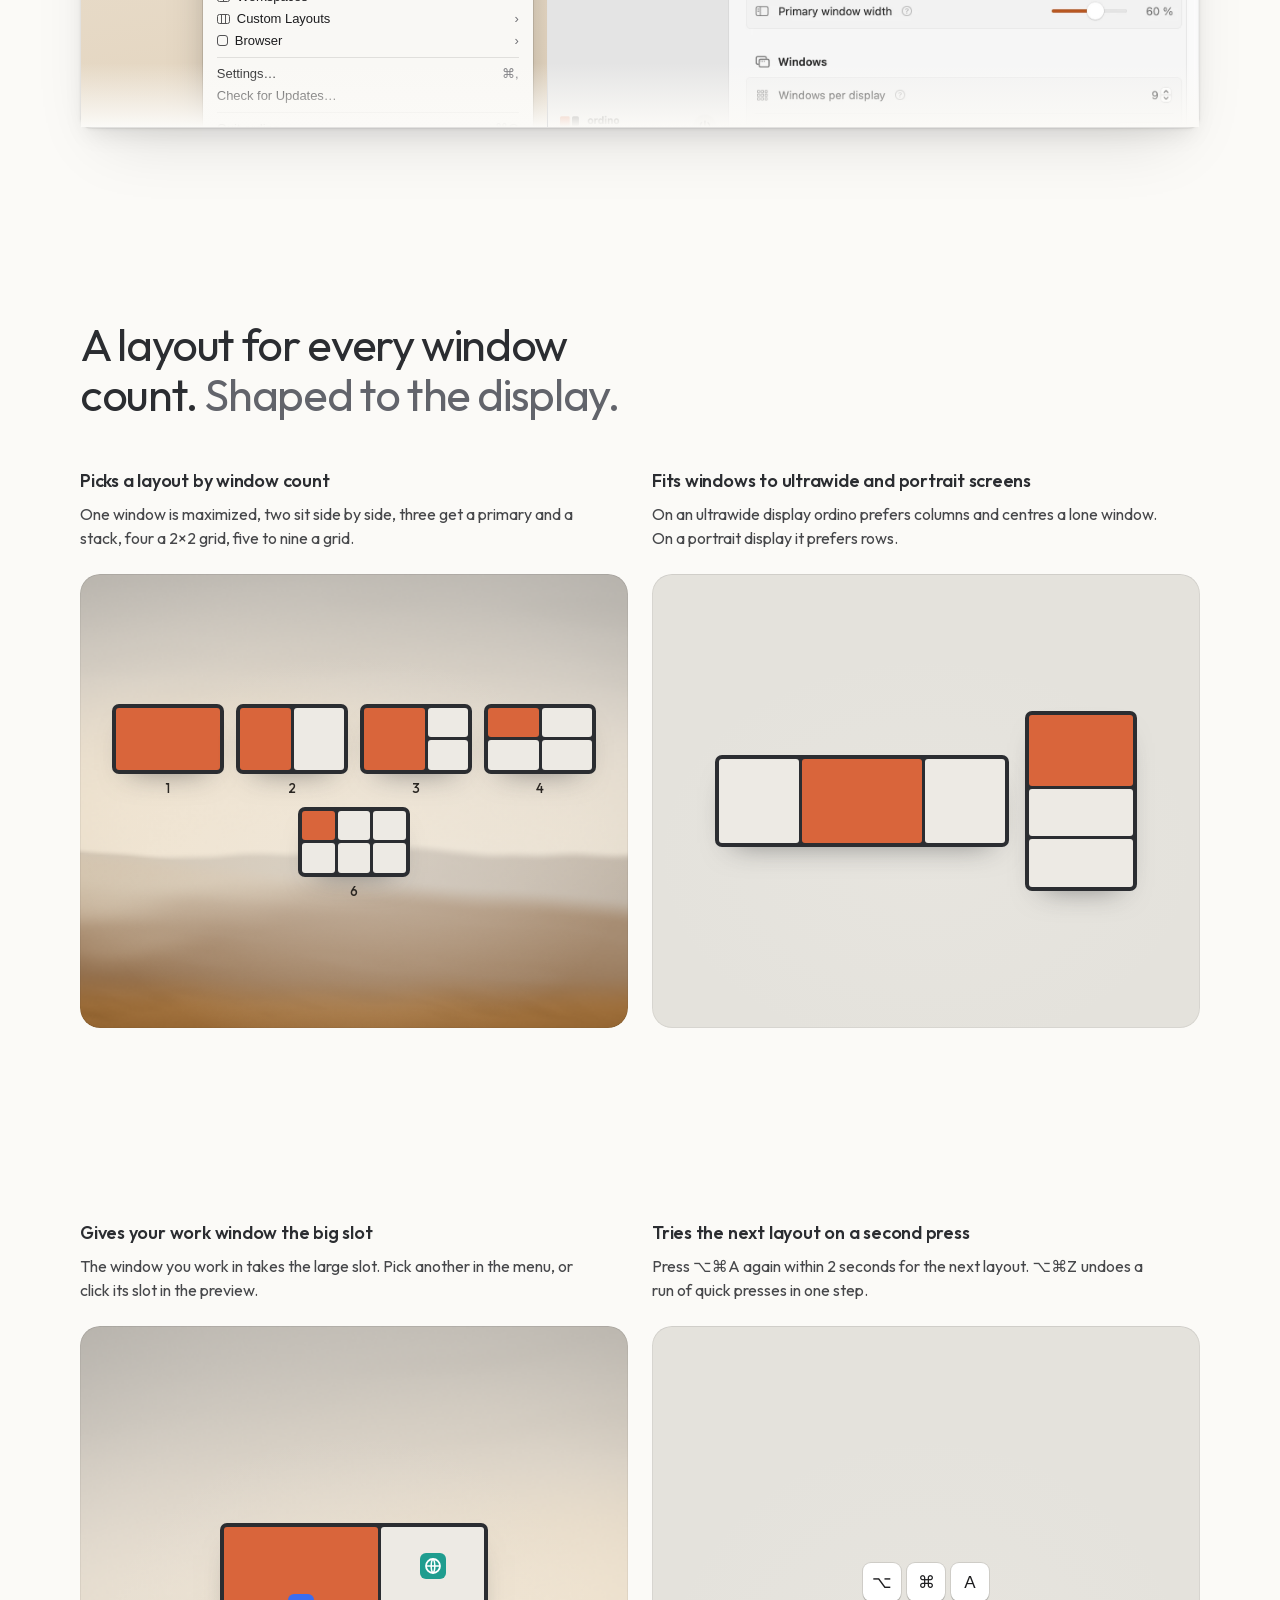
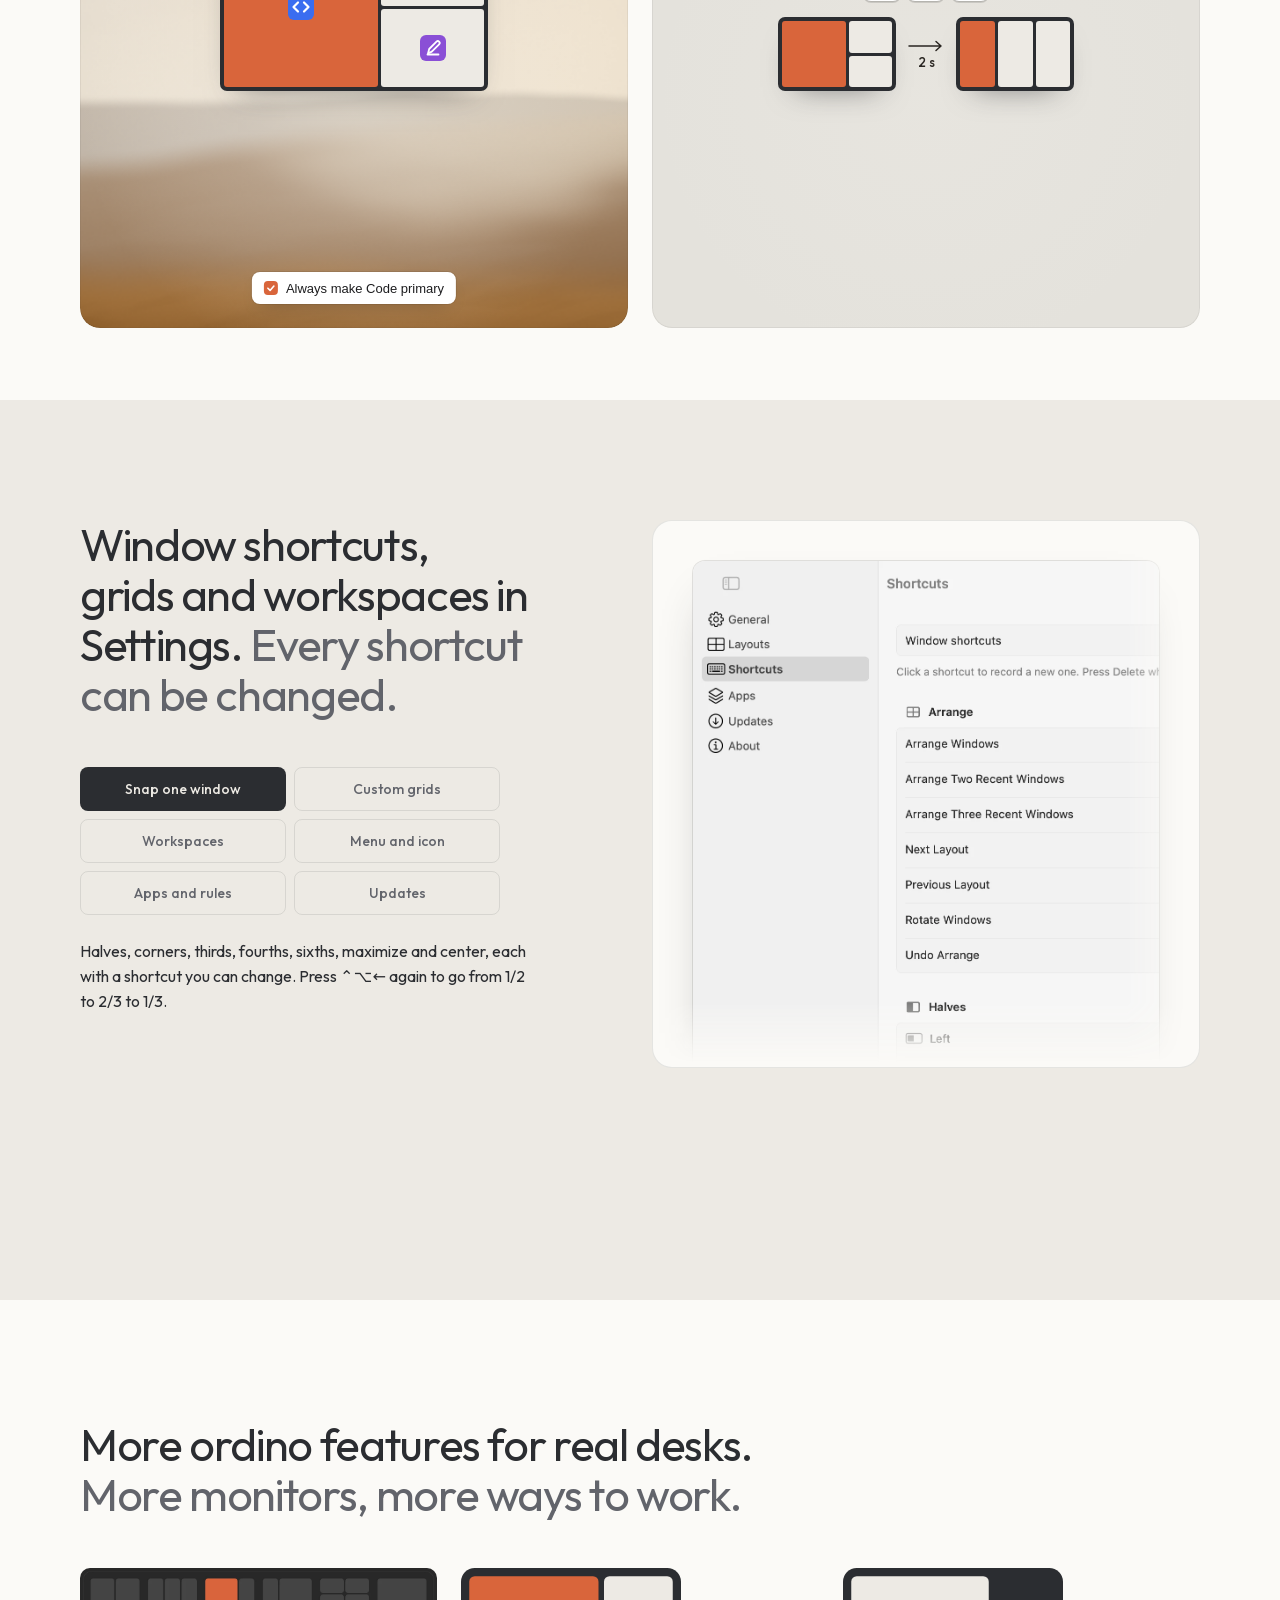
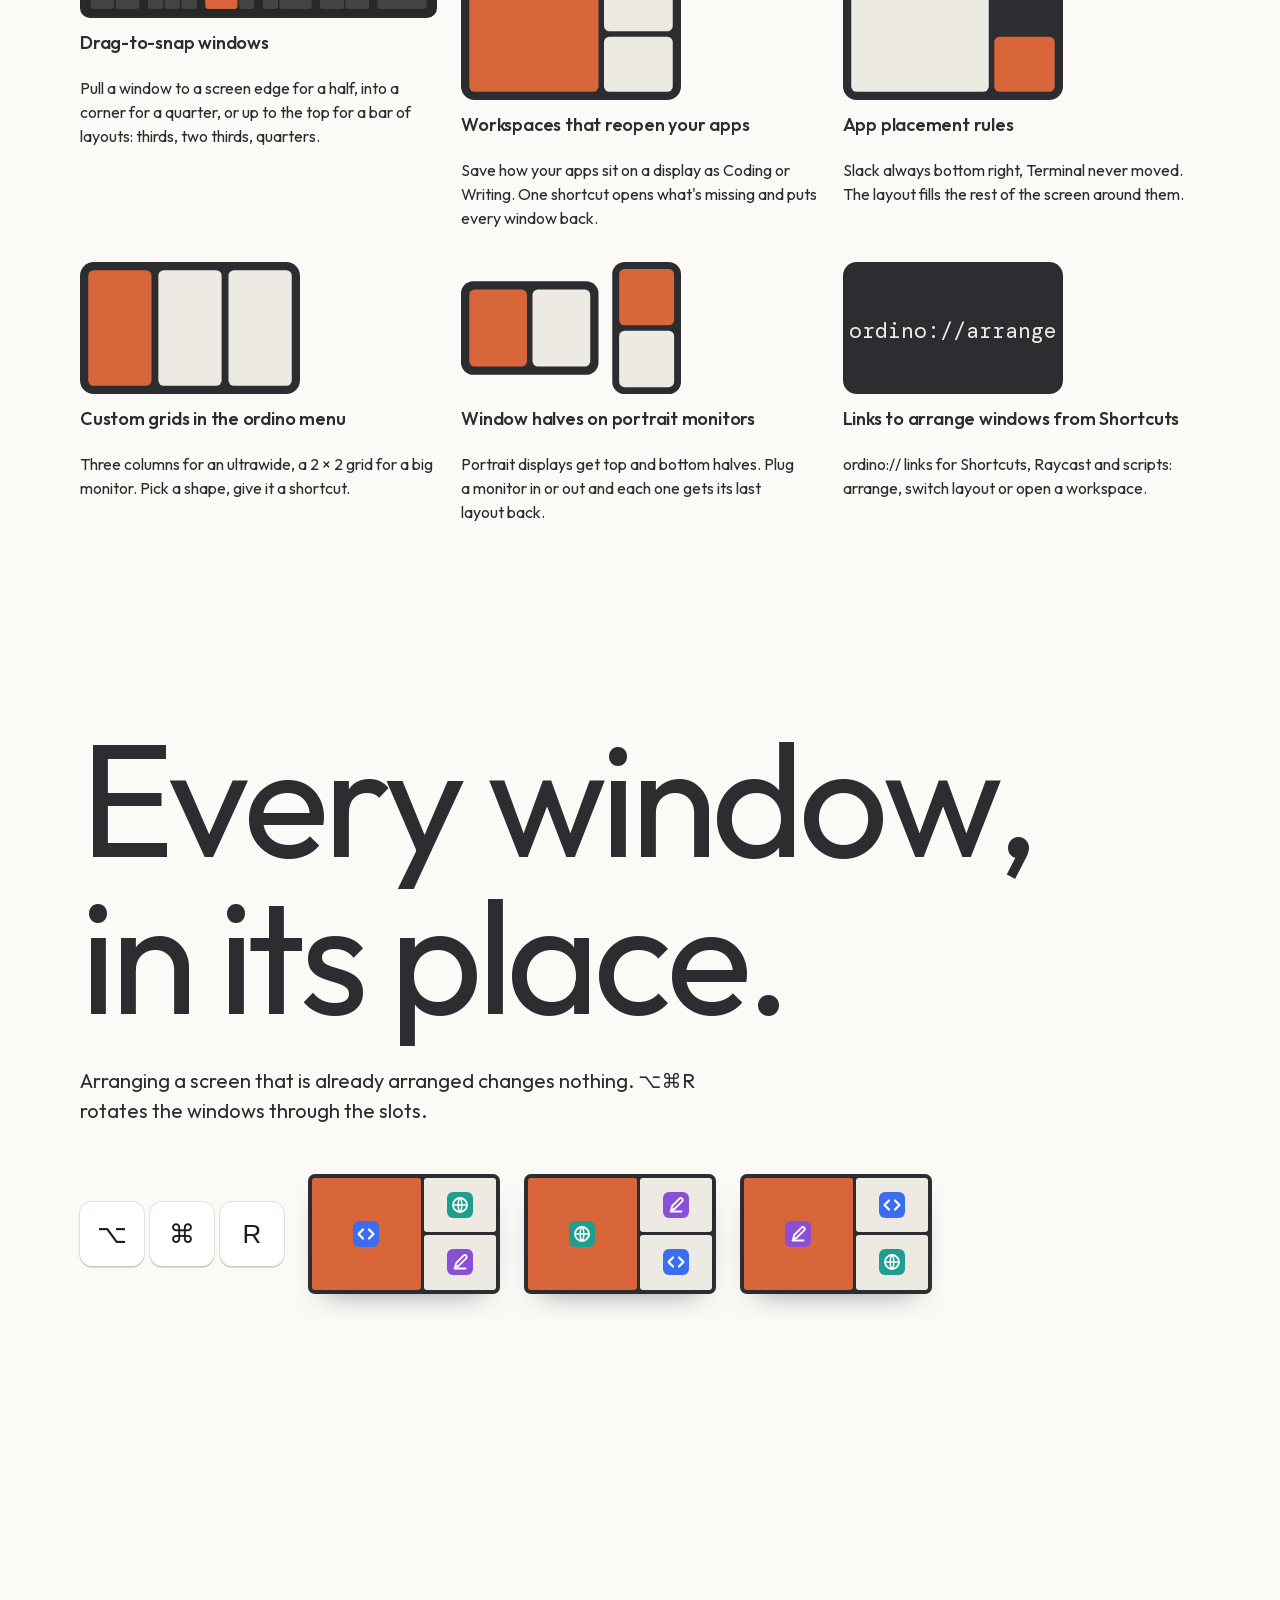
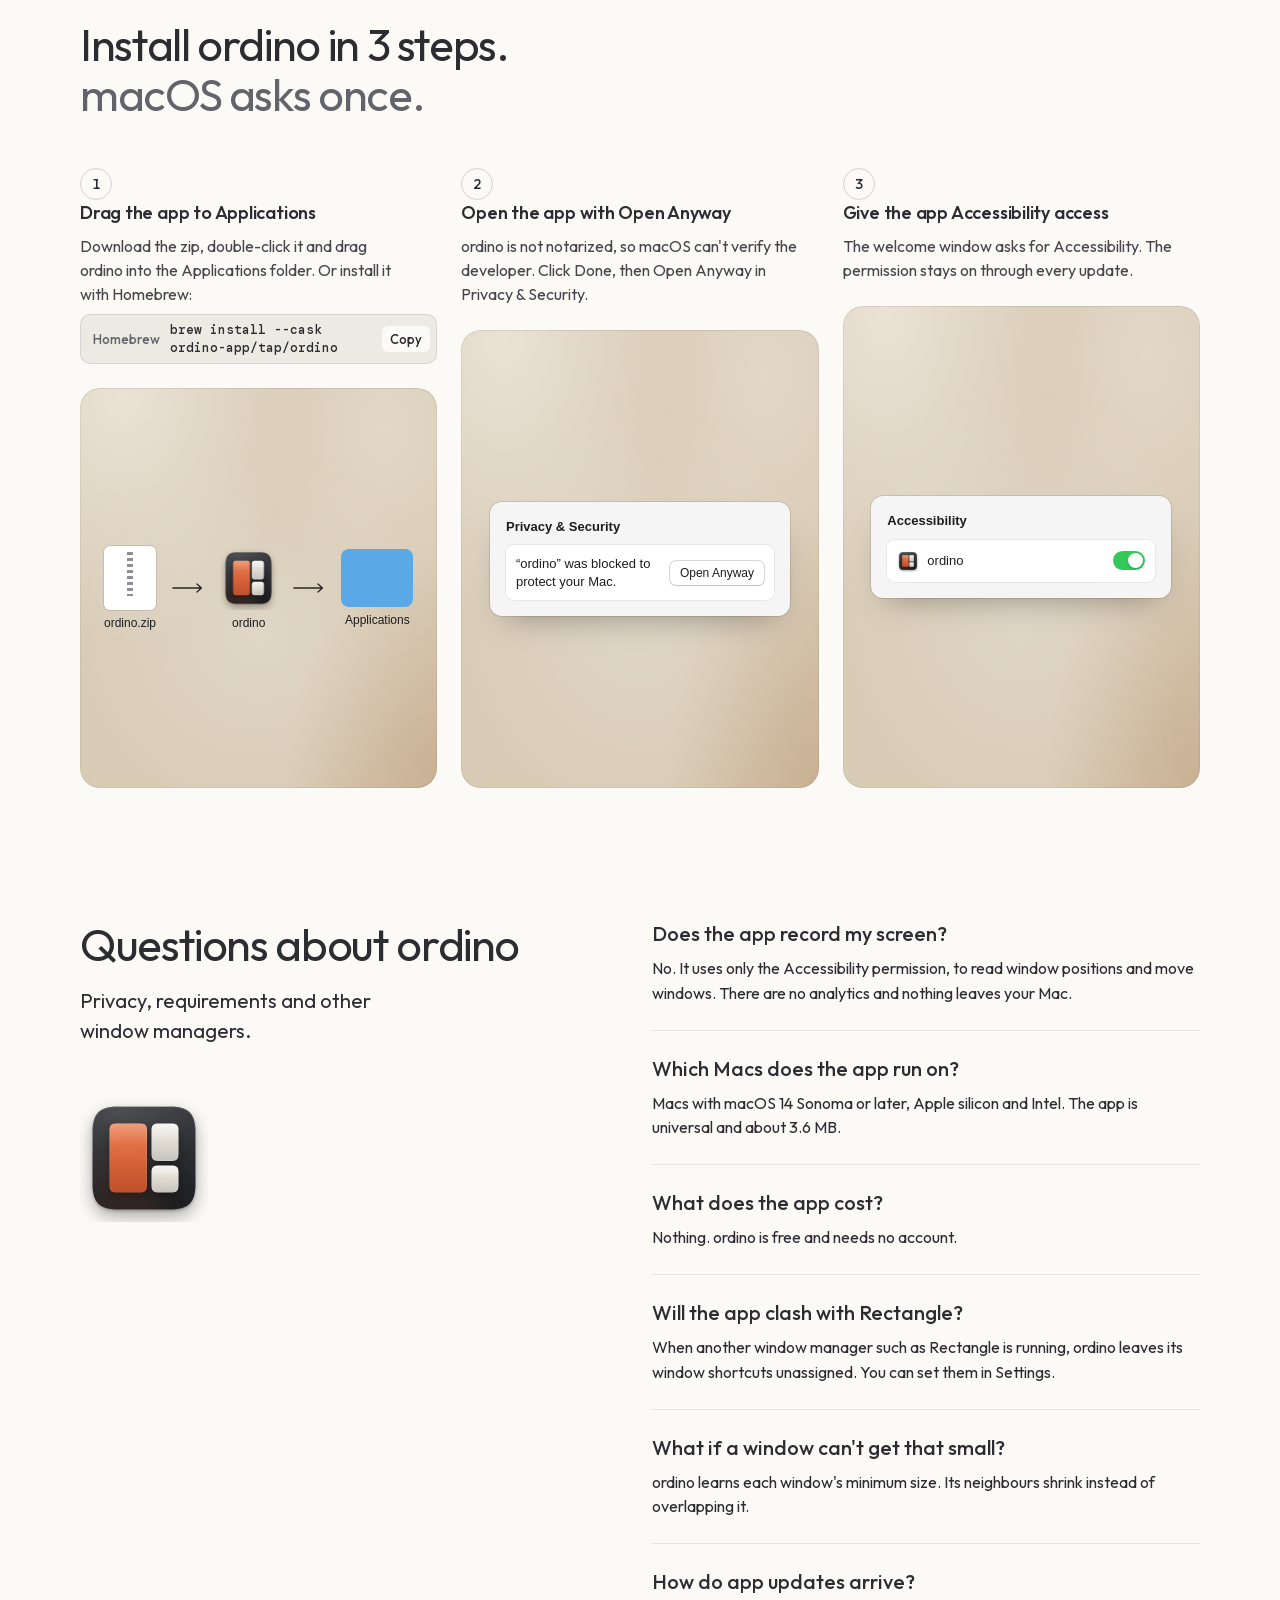
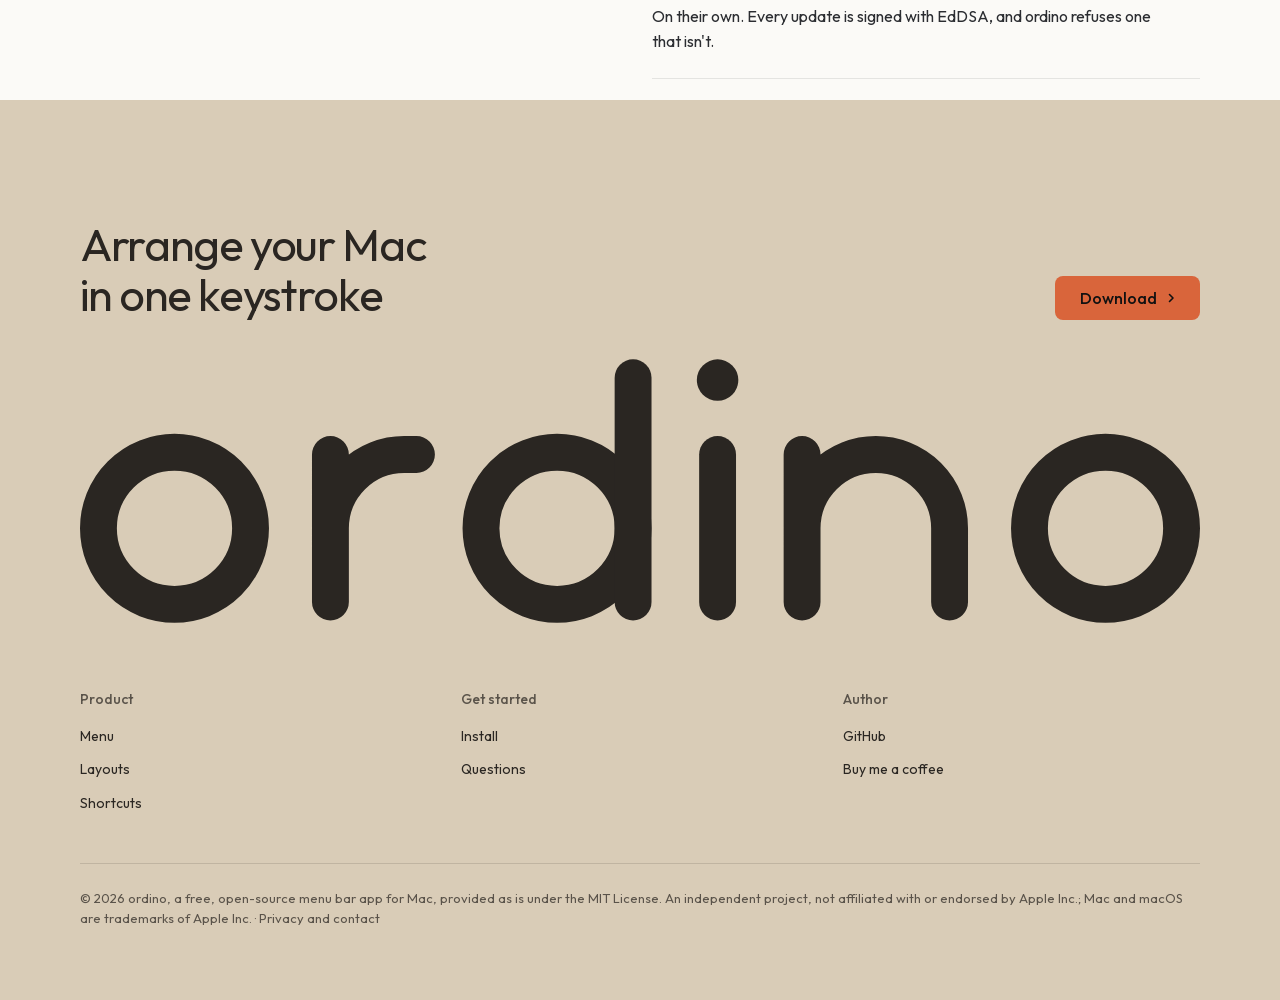
==== commit 3f37c2b3: "feat(web): SEO: search-friendly title and description, social cards, structured data, sitemap" ====
--- a/web/index.html
+++ b/web/index.html
@@ -3,20 +3,28 @@
 <head>
 <meta charset="utf-8">
 <meta name="viewport" content="width=device-width, initial-scale=1, viewport-fit=cover">
-<title>ordino: one-keystroke window layouts for Mac</title>
-<meta name="description" content="A free menu bar app that arranges every window on a display when you press ⌥⌘A. Runs on macOS 14 Sonoma or later, Apple silicon and Intel.">
+<title>ordino: free window manager for Mac, one keystroke</title>
+<meta name="description" content="ordino is a free, open-source window manager for Mac. Press ⌥⌘A to arrange every window on the display, drag to snap, save workspaces. macOS 14 or later.">
+<meta name="keywords" content="window manager for Mac, macOS window manager, tiling, window snapping, Rectangle alternative, menu bar app, open source">
 <meta property="og:type" content="website">
-<meta property="og:title" content="ordino: one-keystroke window layouts for Mac">
-<meta property="og:description" content="A free menu bar app that arranges every window on a display when you press ⌥⌘A.">
+<meta property="og:site_name" content="ordino">
+<meta property="og:locale" content="en_US">
+<meta property="og:title" content="ordino: free window manager for Mac, one keystroke">
+<meta property="og:description" content="Press ⌥⌘A and every window on your Mac is arranged into a layout that fits. Free and open source.">
 <meta property="og:image" content="https://ordino-app.github.io/ordino/og-image.png">
 <meta property="og:image:width" content="1200">
 <meta property="og:image:height" content="630">
+<meta property="og:image:alt" content="ordino arranging windows on a Mac desktop">
 <meta property="og:url" content="https://ordino-app.github.io/ordino/">
 <meta name="twitter:card" content="summary_large_image">
+<meta name="twitter:title" content="ordino: free window manager for Mac, one keystroke">
+<meta name="twitter:description" content="Press ⌥⌘A and every window on your Mac is arranged into a layout that fits. Free and open source.">
+<meta name="twitter:image" content="https://ordino-app.github.io/ordino/og-image.png">
 <link rel="icon" href="favicon.svg" type="image/svg+xml">
 <link rel="apple-touch-icon" href="apple-touch-icon.png">
 <meta name="theme-color" content="#fbfaf7">
 <link rel="canonical" href="https://ordino-app.github.io/ordino/">
+<script type="application/ld+json">{"@context": "https://schema.org", "@type": "SoftwareApplication", "name": "ordino", "description": "A free, open-source macOS menu bar app that arranges every window on a display with one keystroke, with drag-to-snap, workspaces and custom grids.", "applicationCategory": "UtilitiesApplication", "operatingSystem": "macOS 14 or later", "url": "https://ordino-app.github.io/ordino/", "downloadUrl": "https://github.com/ordino-app/ordino/releases", "image": "https://ordino-app.github.io/ordino/og-image.png", "screenshot": "https://ordino-app.github.io/ordino/media/settings-custom.webp", "license": "https://opensource.org/licenses/MIT", "isAccessibleForFree": true, "offers": {"@type": "Offer", "price": "0", "priceCurrency": "EUR"}, "author": {"@type": "Person", "name": "Samuel Šugra", "url": "https://github.com/xsugra"}, "sameAs": ["https://github.com/ordino-app/ordino"]}</script>
 <meta name="site-kind" content="software">
 <meta name="page-type" content="software">
 <!-- Fonts are self-hosted (SIL OFL, see fonts/OFL-*.txt), so no visitor IP goes to Google. -->
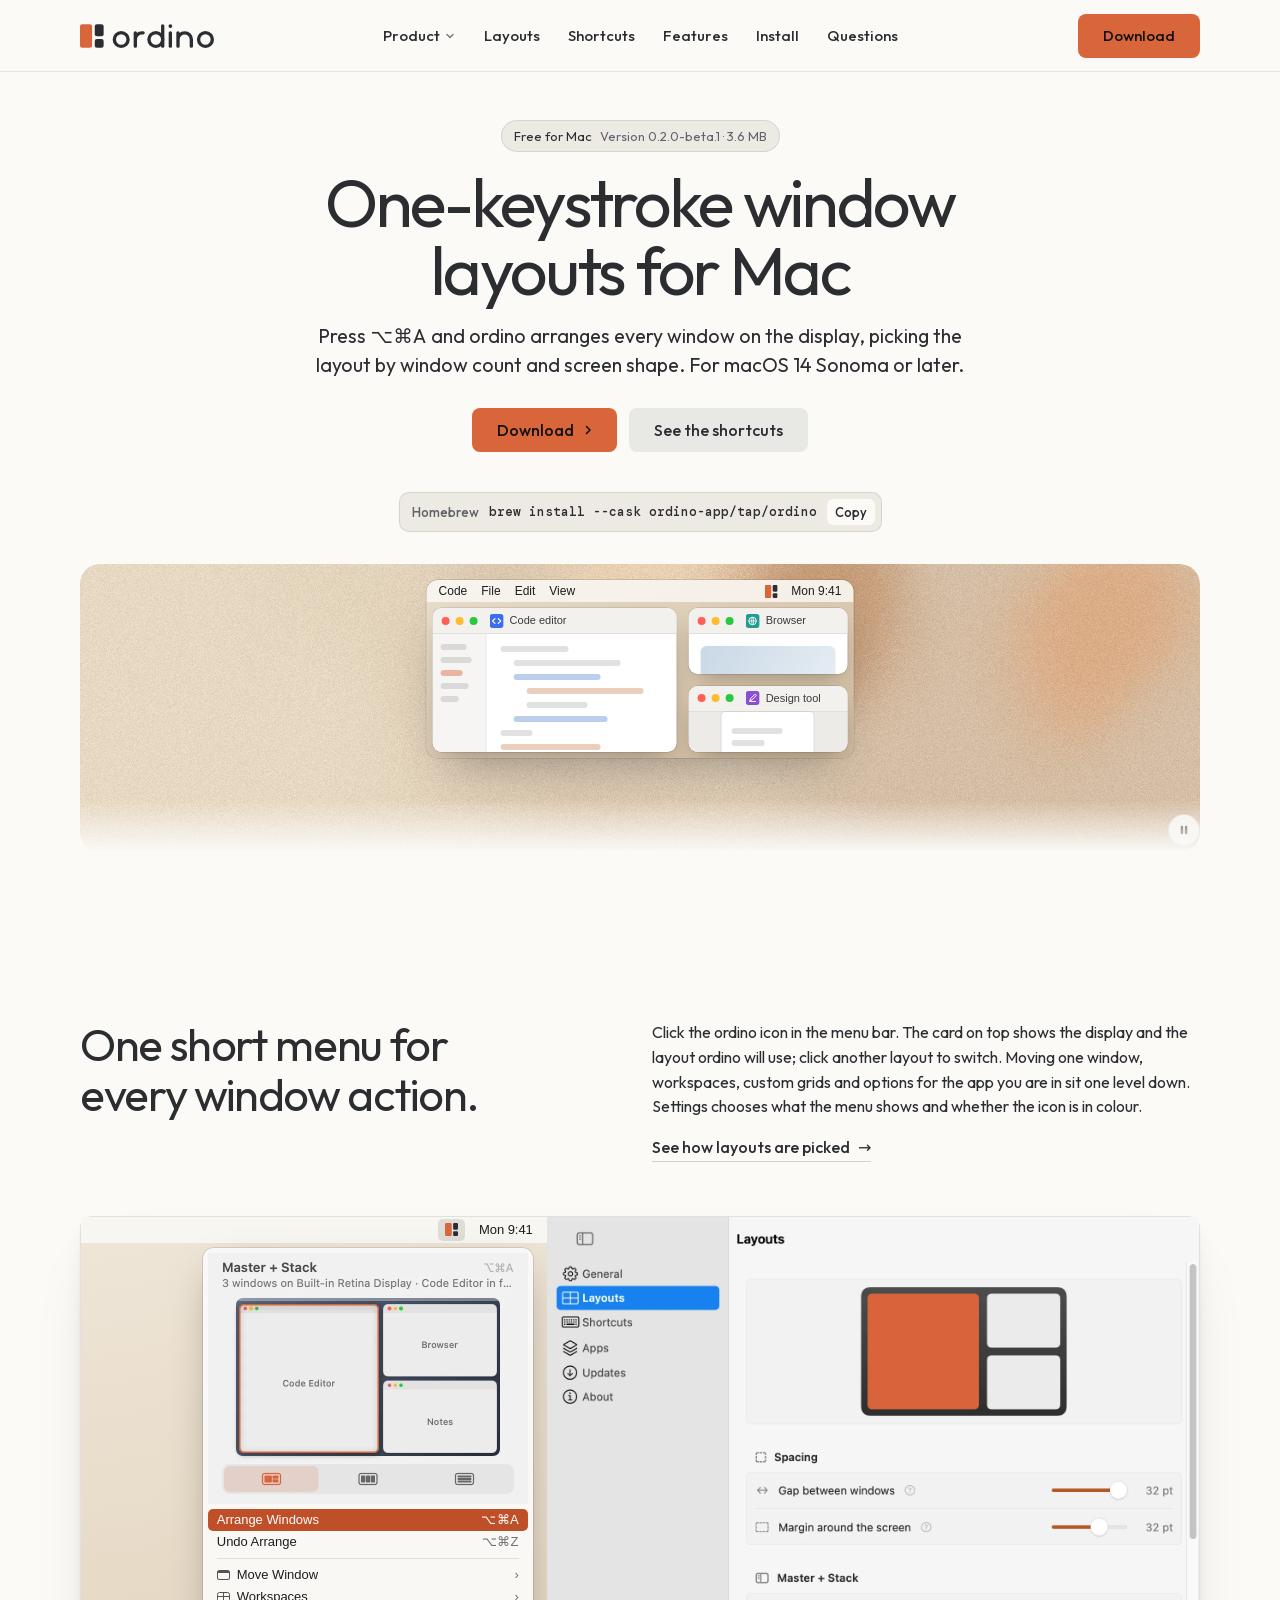
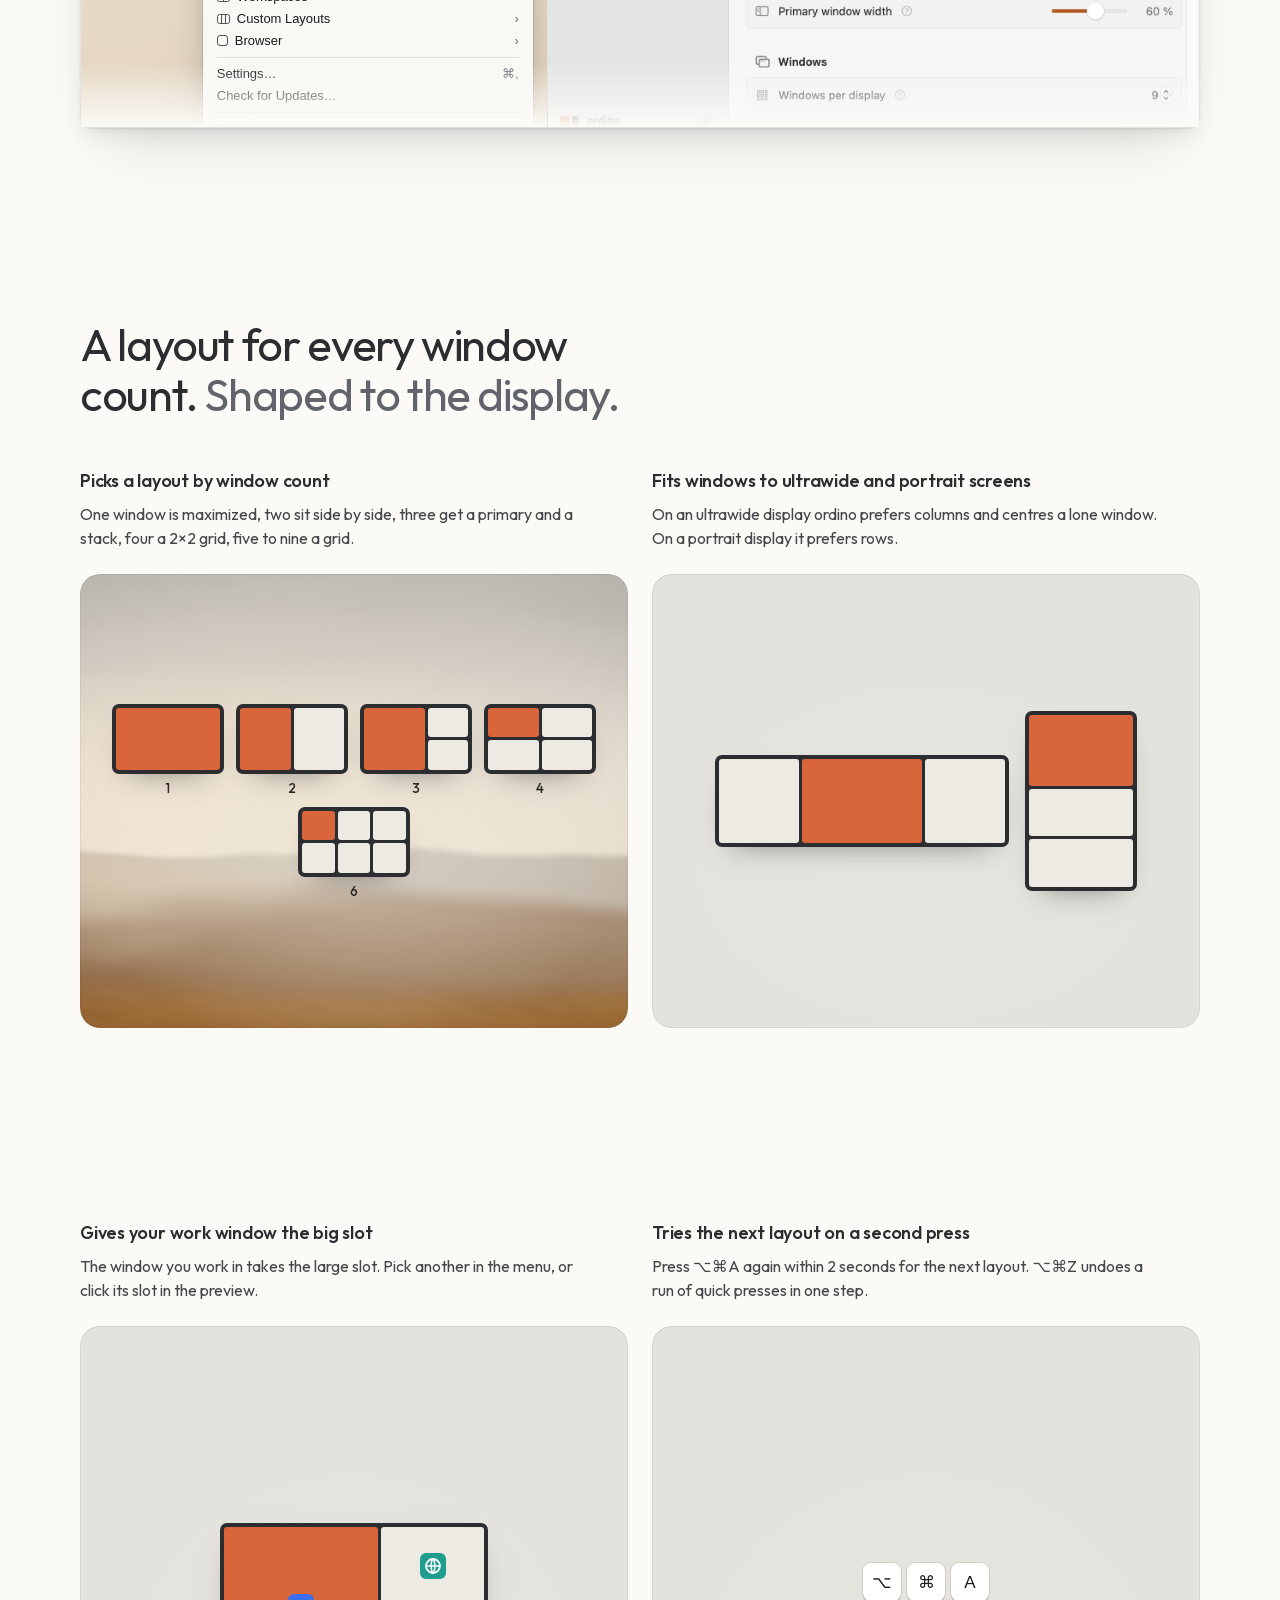
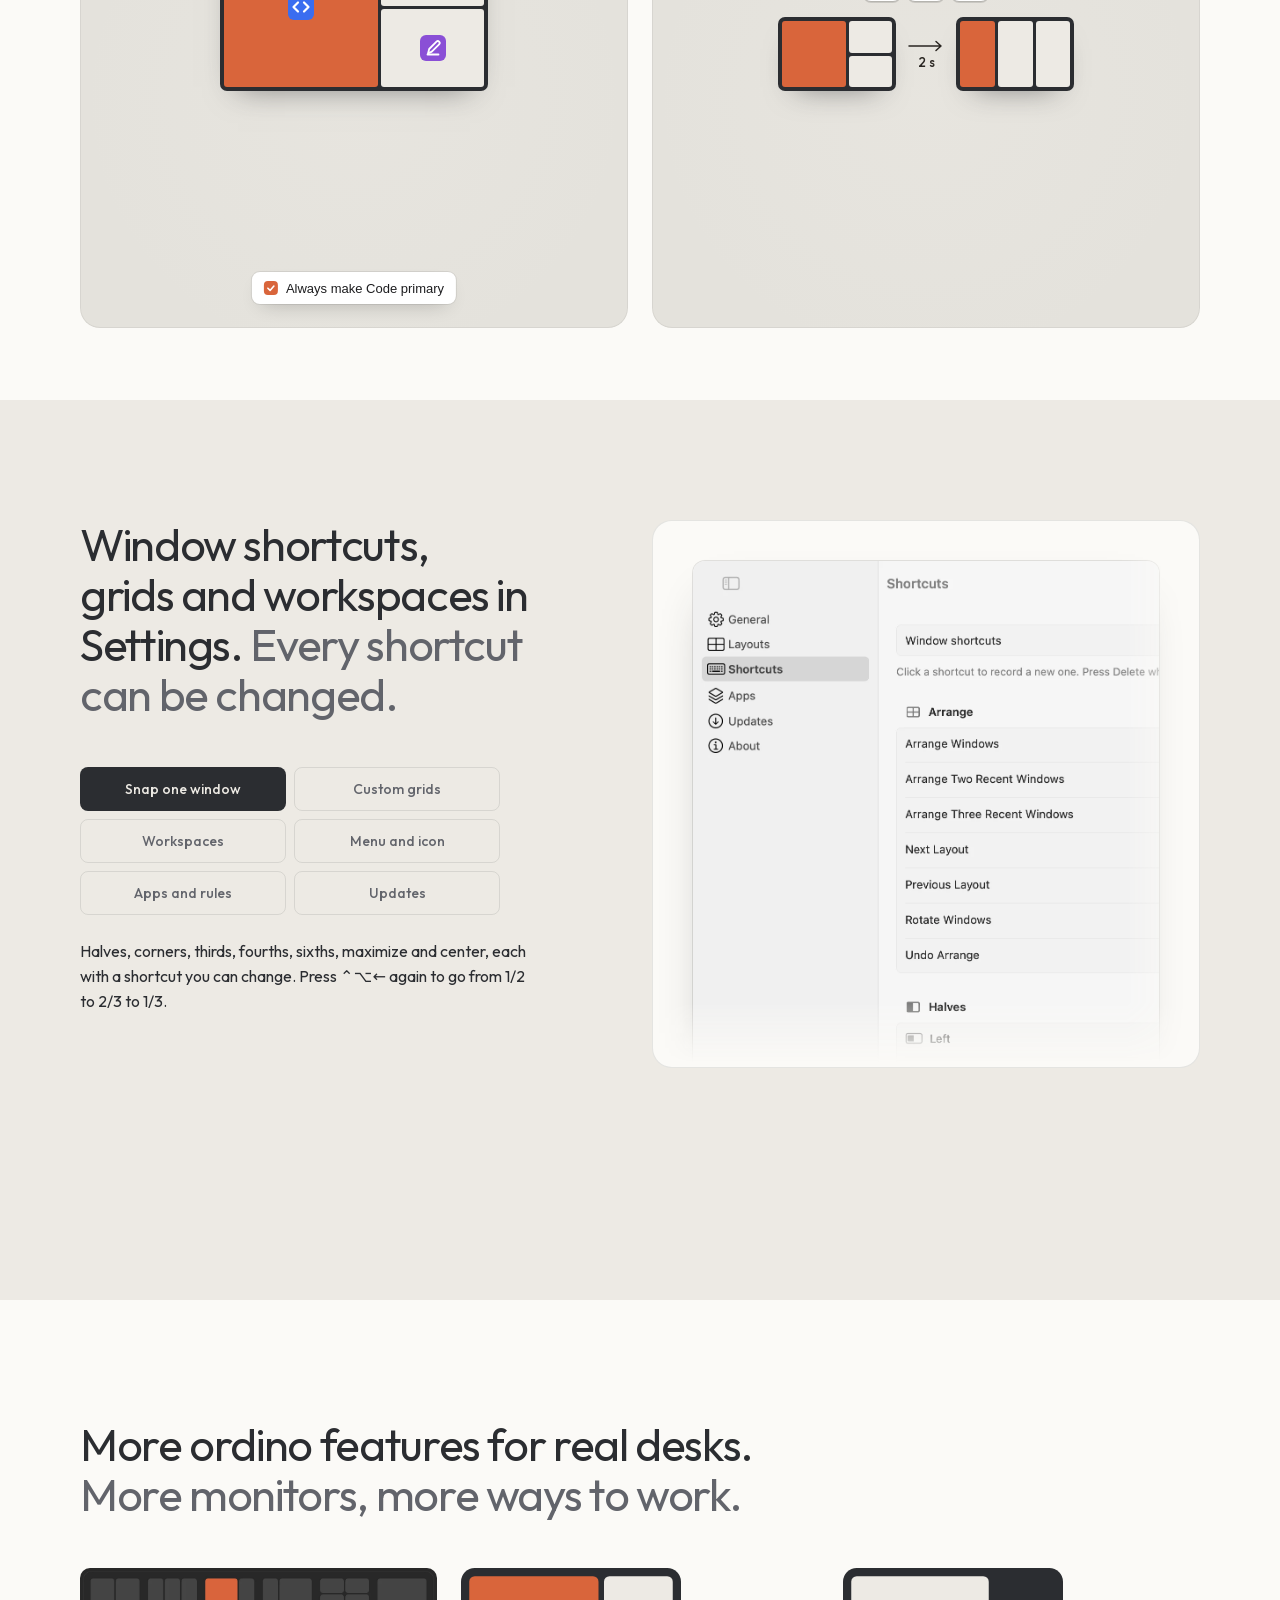
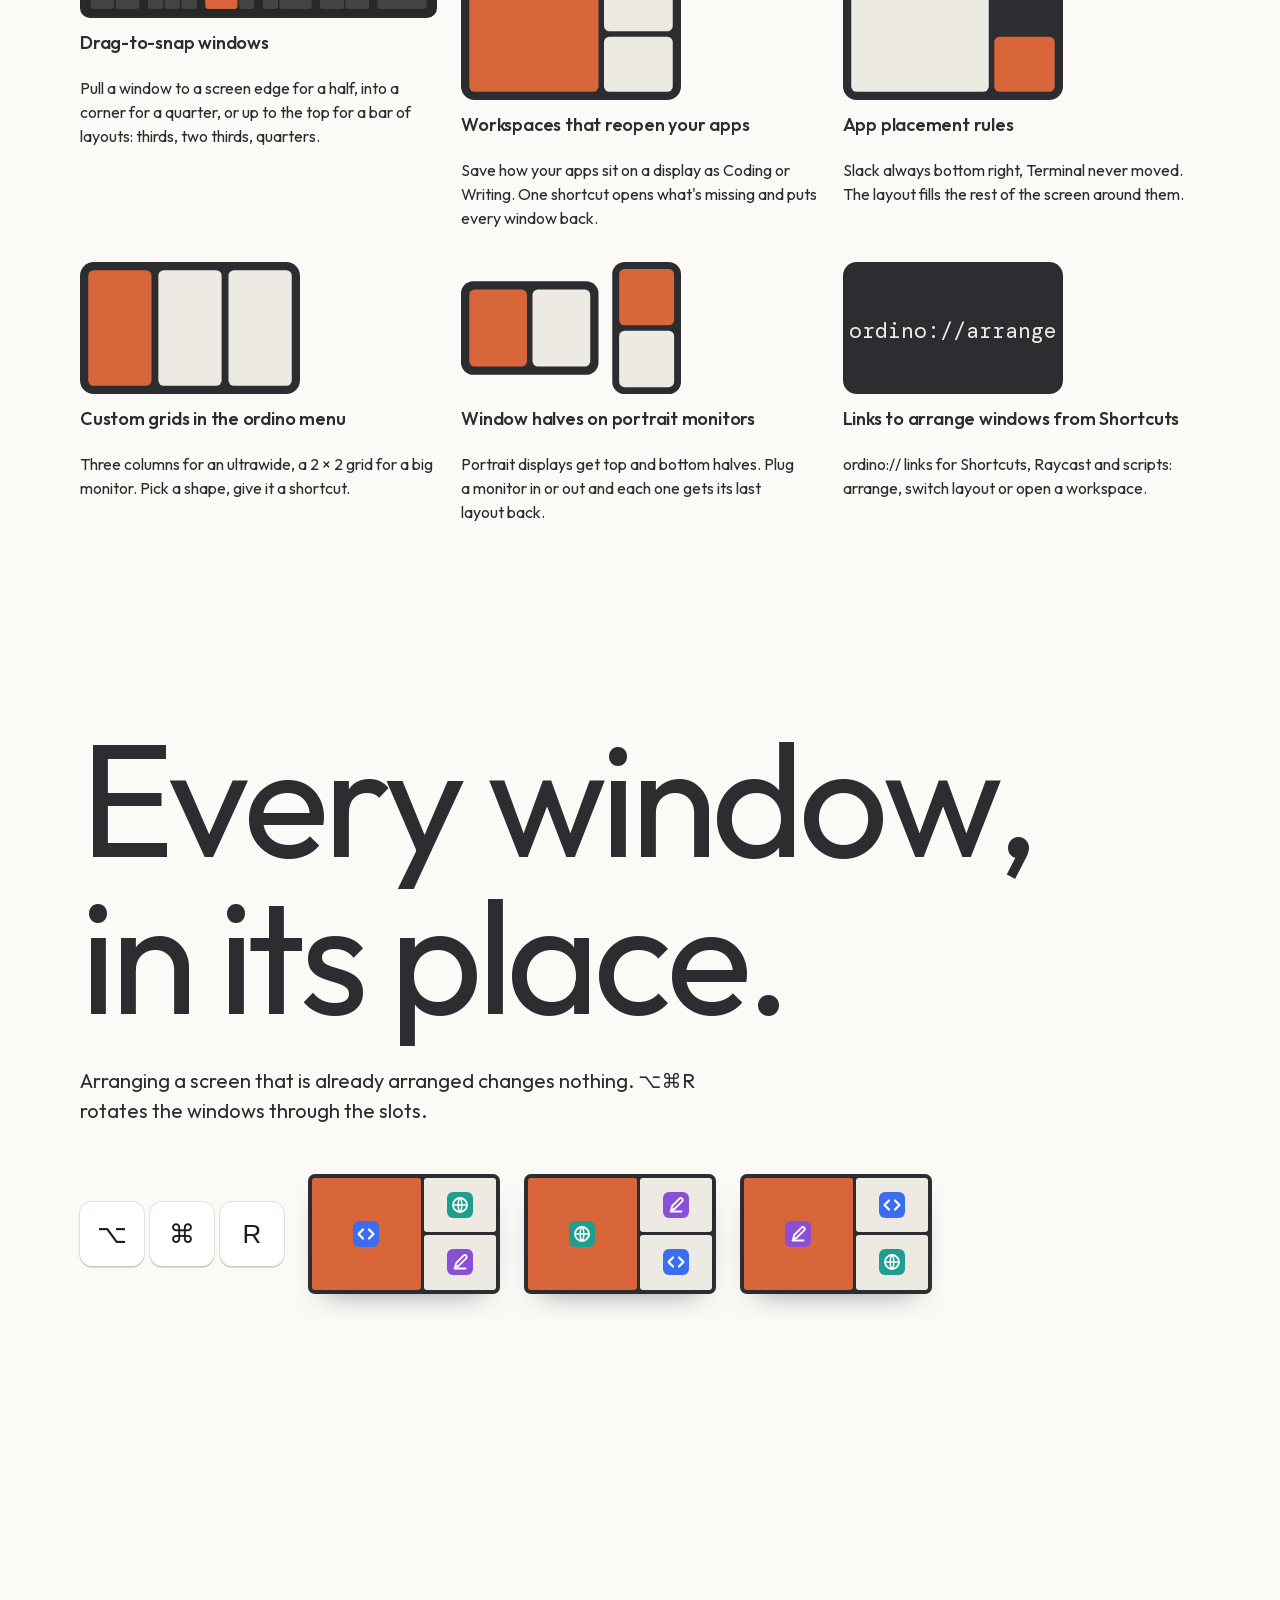
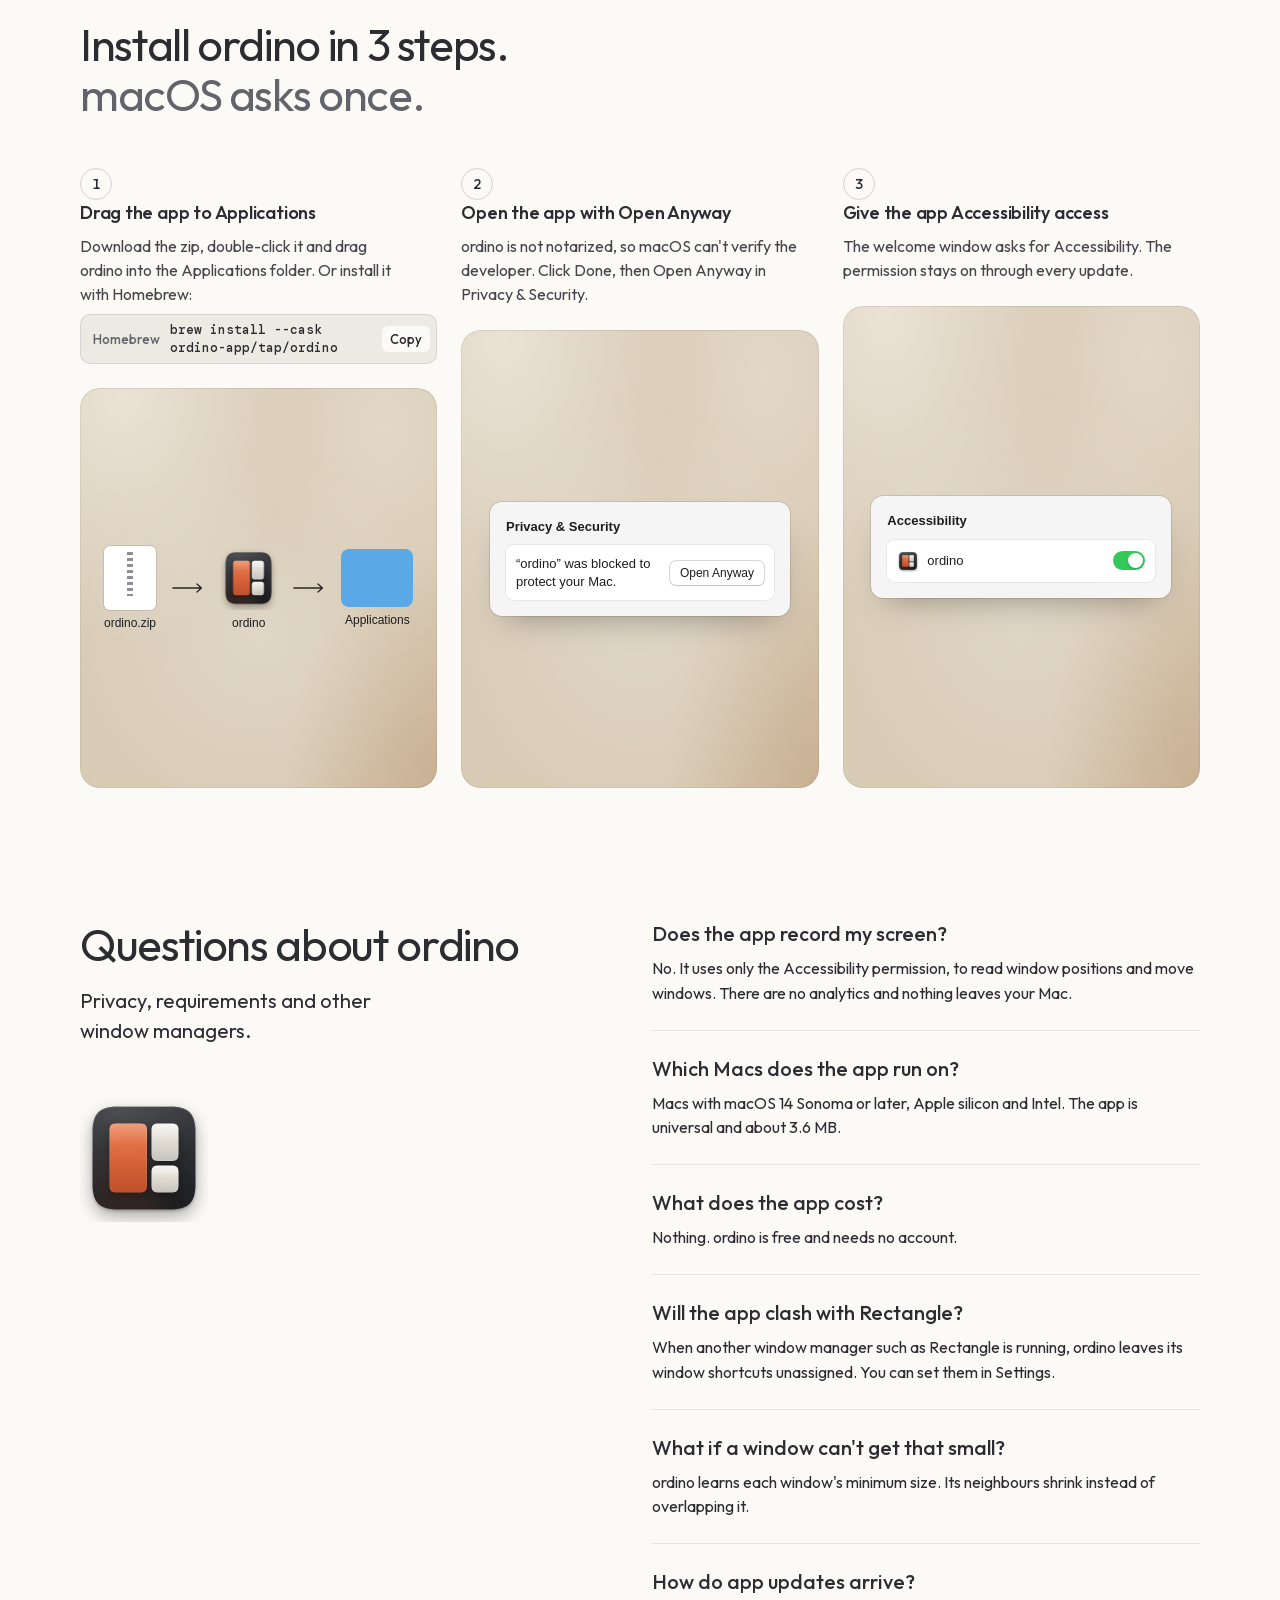
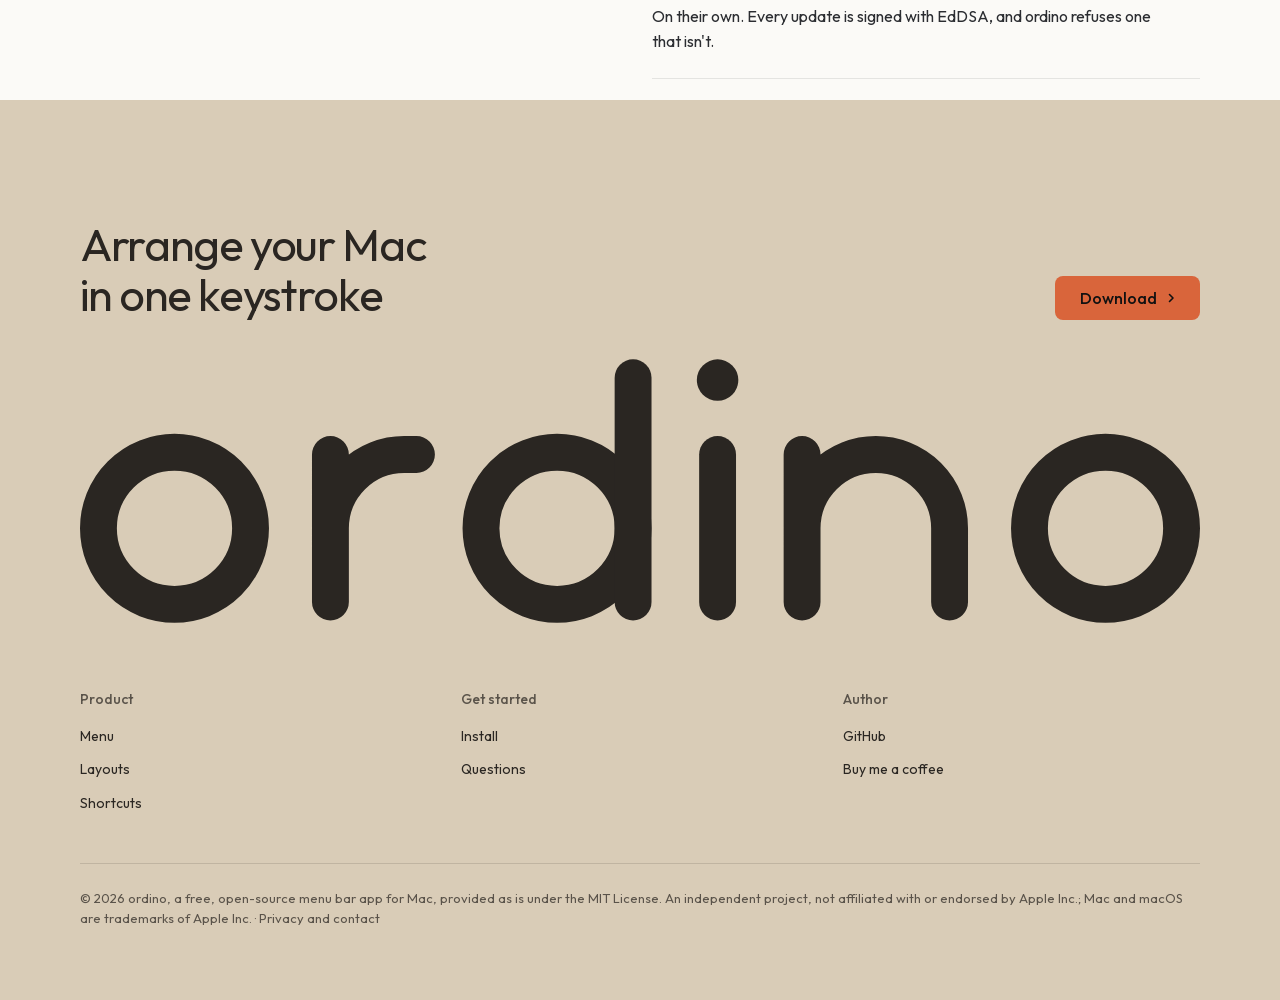
==== commit b667181b: "feat(web): Google Search Console verification" ====
--- a/web/index.html
+++ b/web/index.html
@@ -23,6 +23,7 @@
 <link rel="icon" href="favicon.svg" type="image/svg+xml">
 <link rel="apple-touch-icon" href="apple-touch-icon.png">
 <meta name="theme-color" content="#fbfaf7">
+<meta name="google-site-verification" content="NHK48XDfyh3SS3Iu22a7z2JvmxzTV9DTKfChTwwEv3s">
 <link rel="canonical" href="https://ordino-app.github.io/ordino/">
 <script type="application/ld+json">{"@context": "https://schema.org", "@type": "SoftwareApplication", "name": "ordino", "description": "A free, open-source macOS menu bar app that arranges every window on a display with one keystroke, with drag-to-snap, workspaces and custom grids.", "applicationCategory": "UtilitiesApplication", "operatingSystem": "macOS 14 or later", "url": "https://ordino-app.github.io/ordino/", "downloadUrl": "https://github.com/ordino-app/ordino/releases", "image": "https://ordino-app.github.io/ordino/og-image.png", "screenshot": "https://ordino-app.github.io/ordino/media/settings-custom.webp", "license": "https://opensource.org/licenses/MIT", "isAccessibleForFree": true, "offers": {"@type": "Offer", "price": "0", "priceCurrency": "EUR"}, "author": {"@type": "Person", "name": "Samuel Šugra", "url": "https://github.com/xsugra"}, "sameAs": ["https://github.com/ordino-app/ordino"]}</script>
 <meta name="site-kind" content="software">
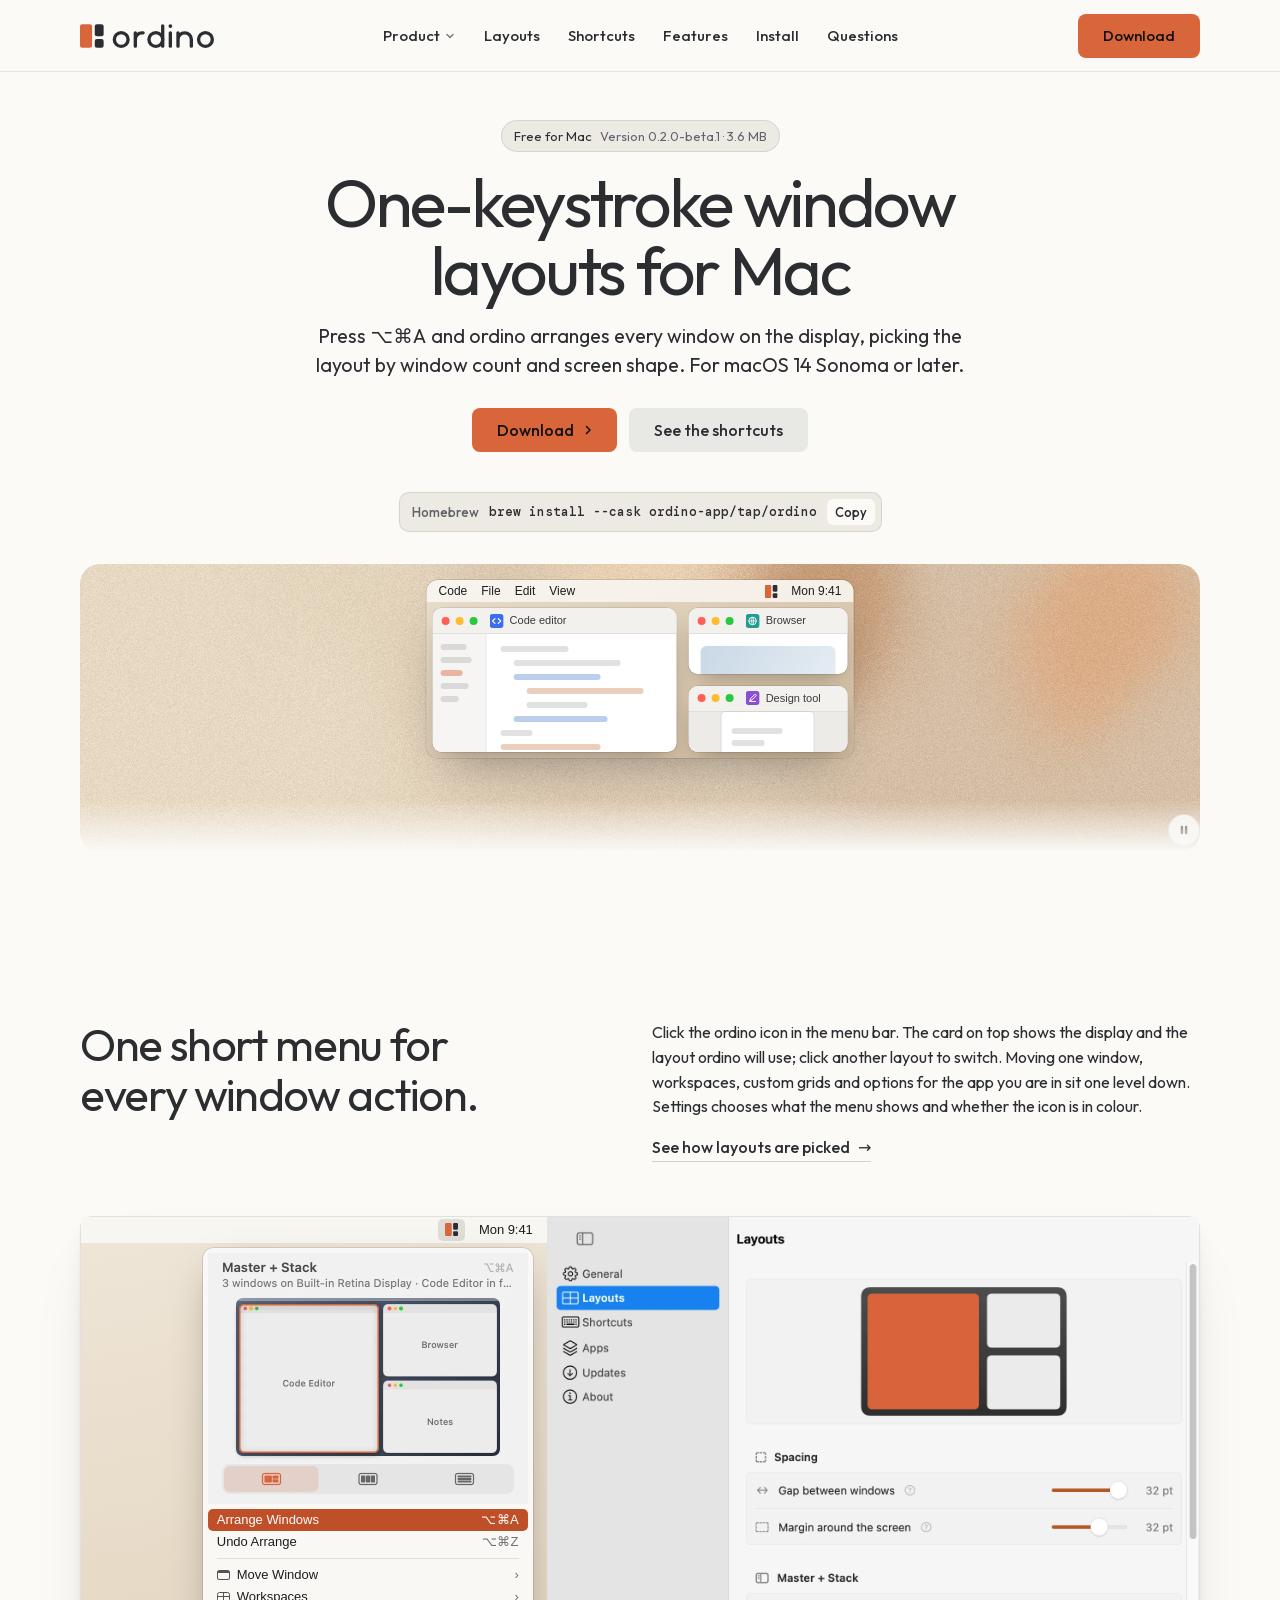
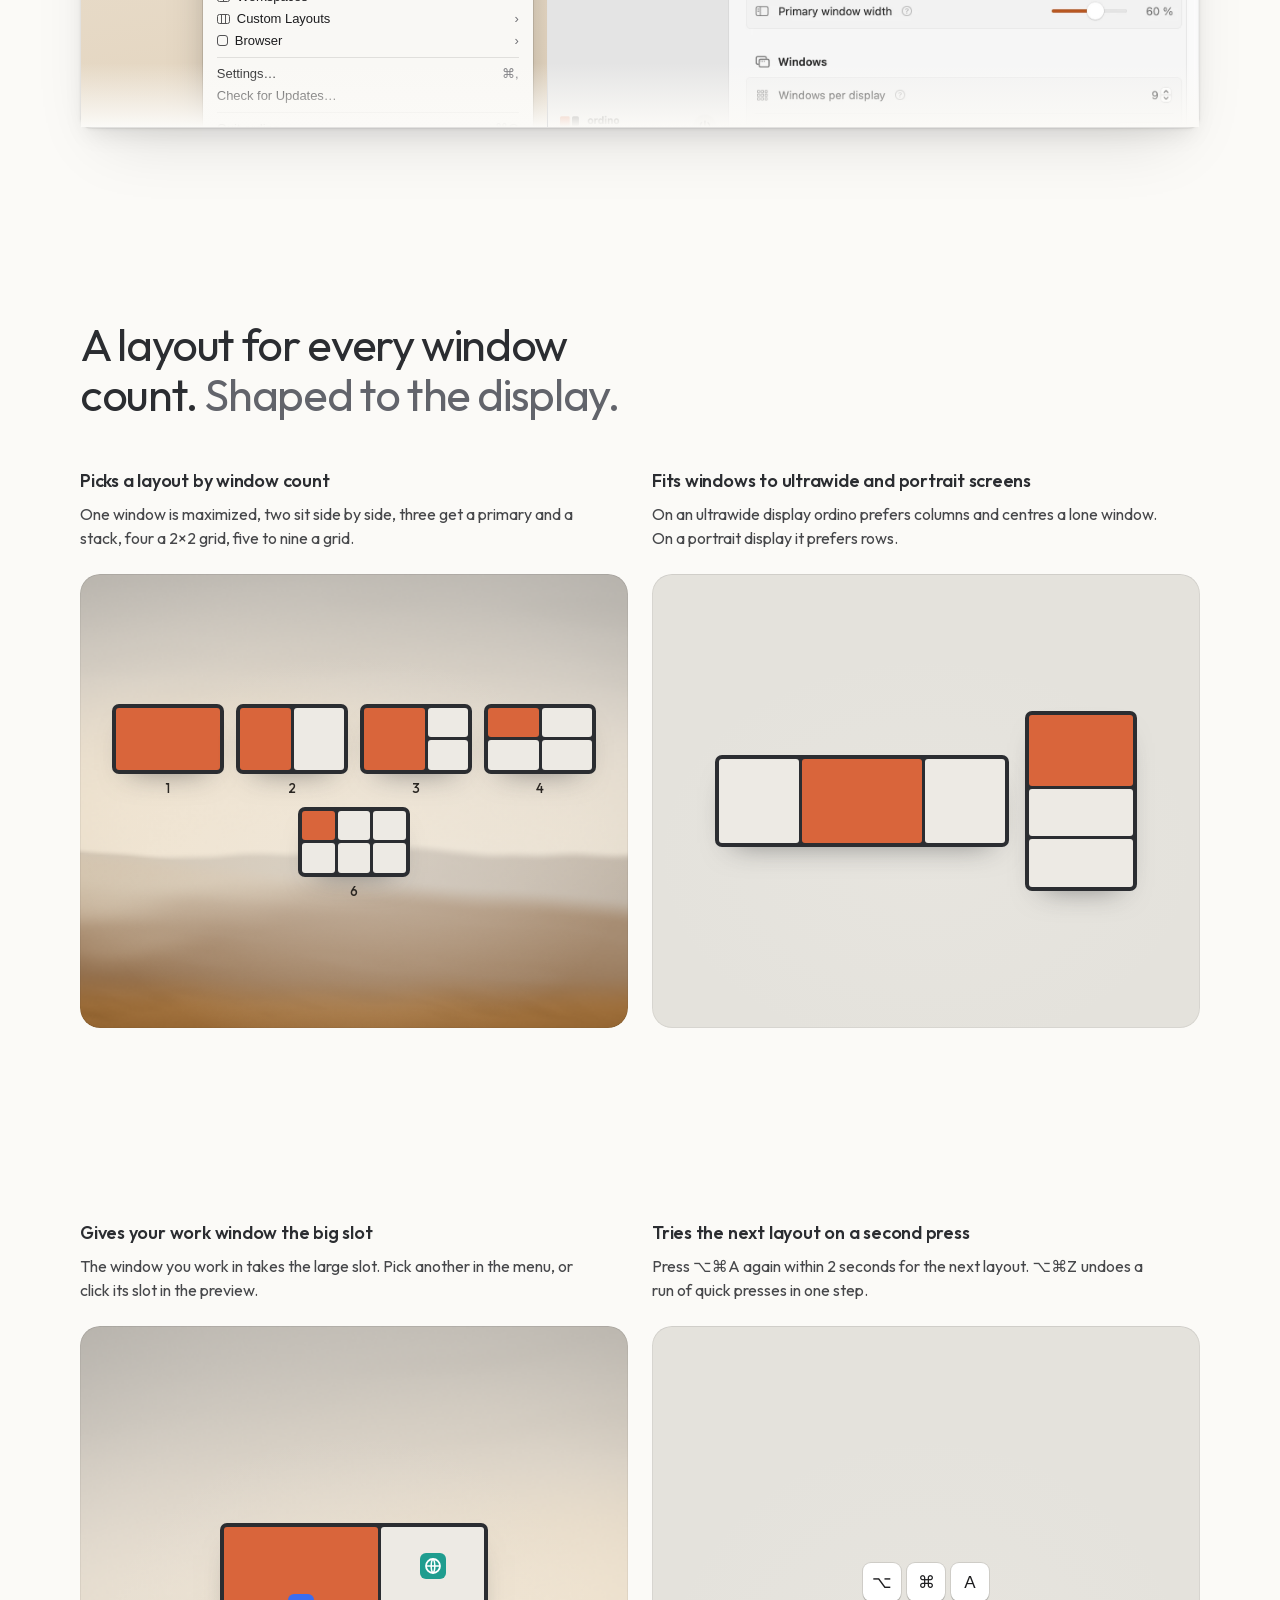
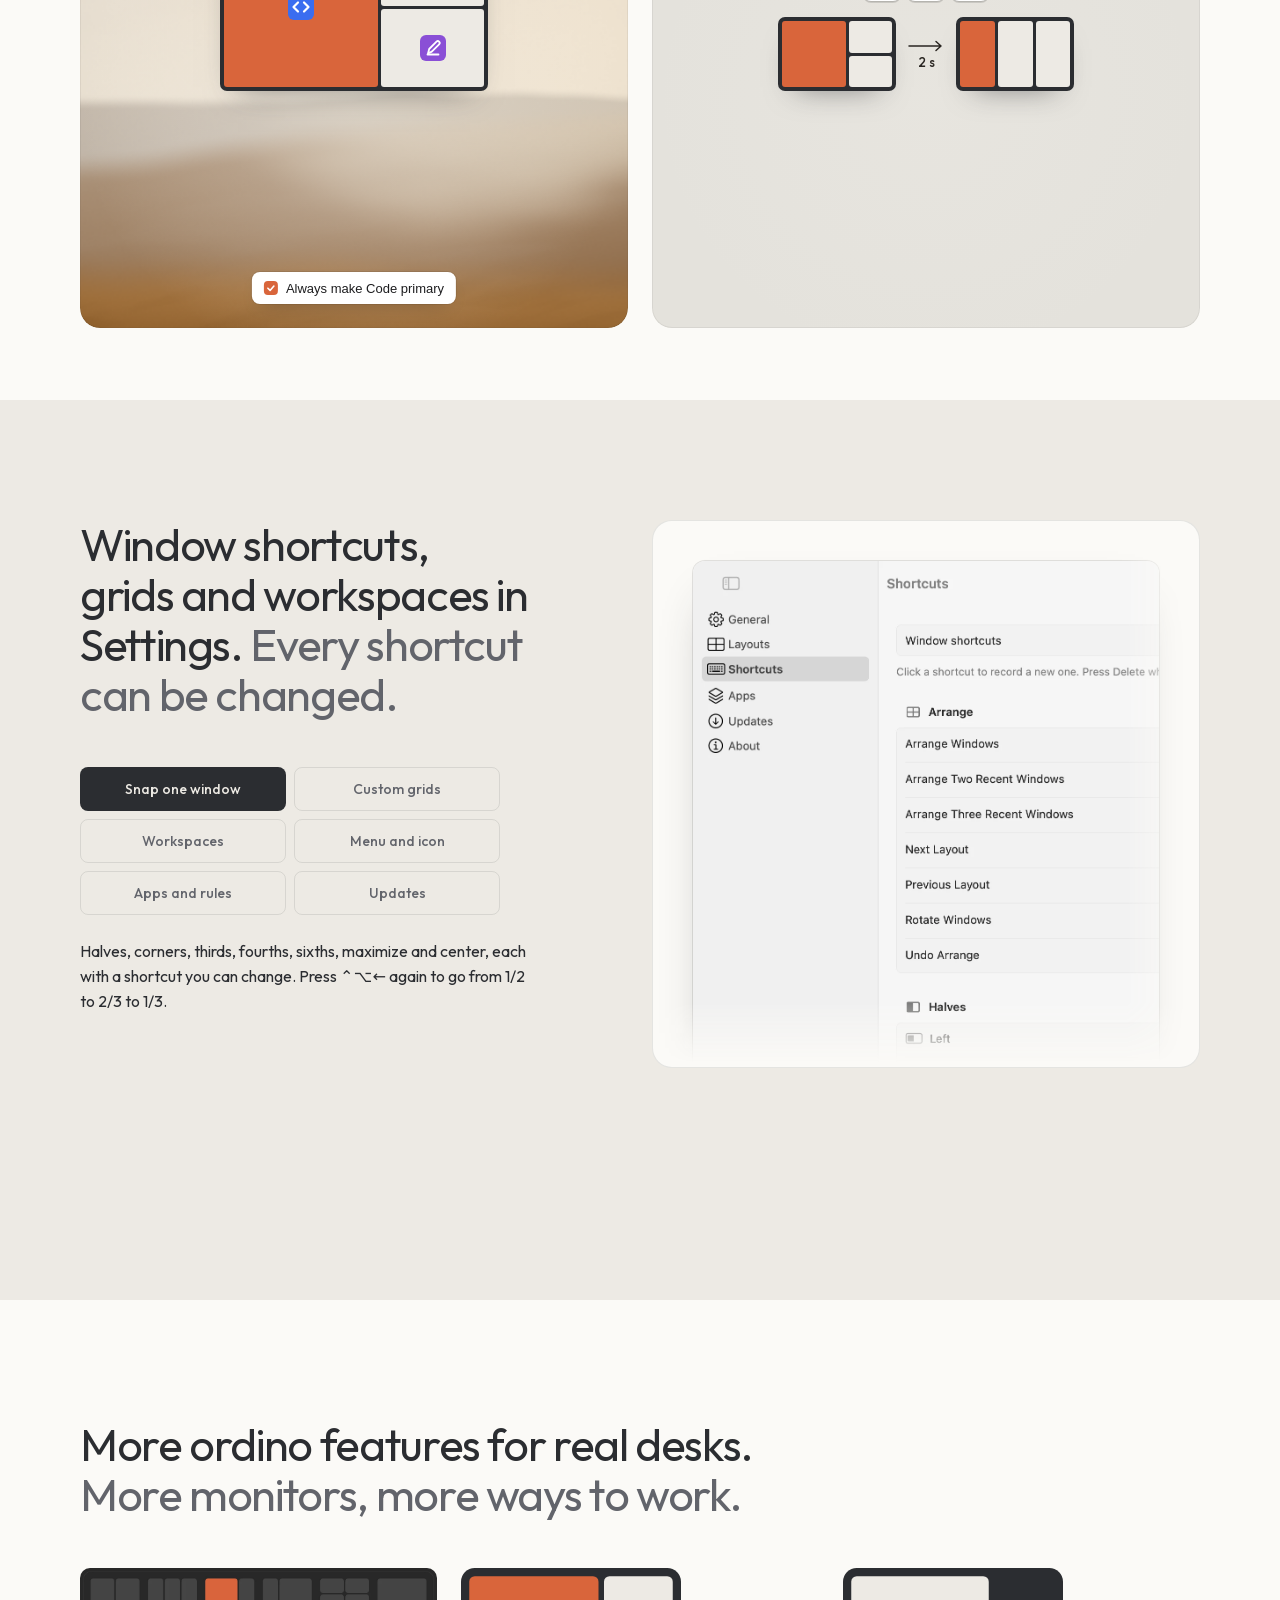
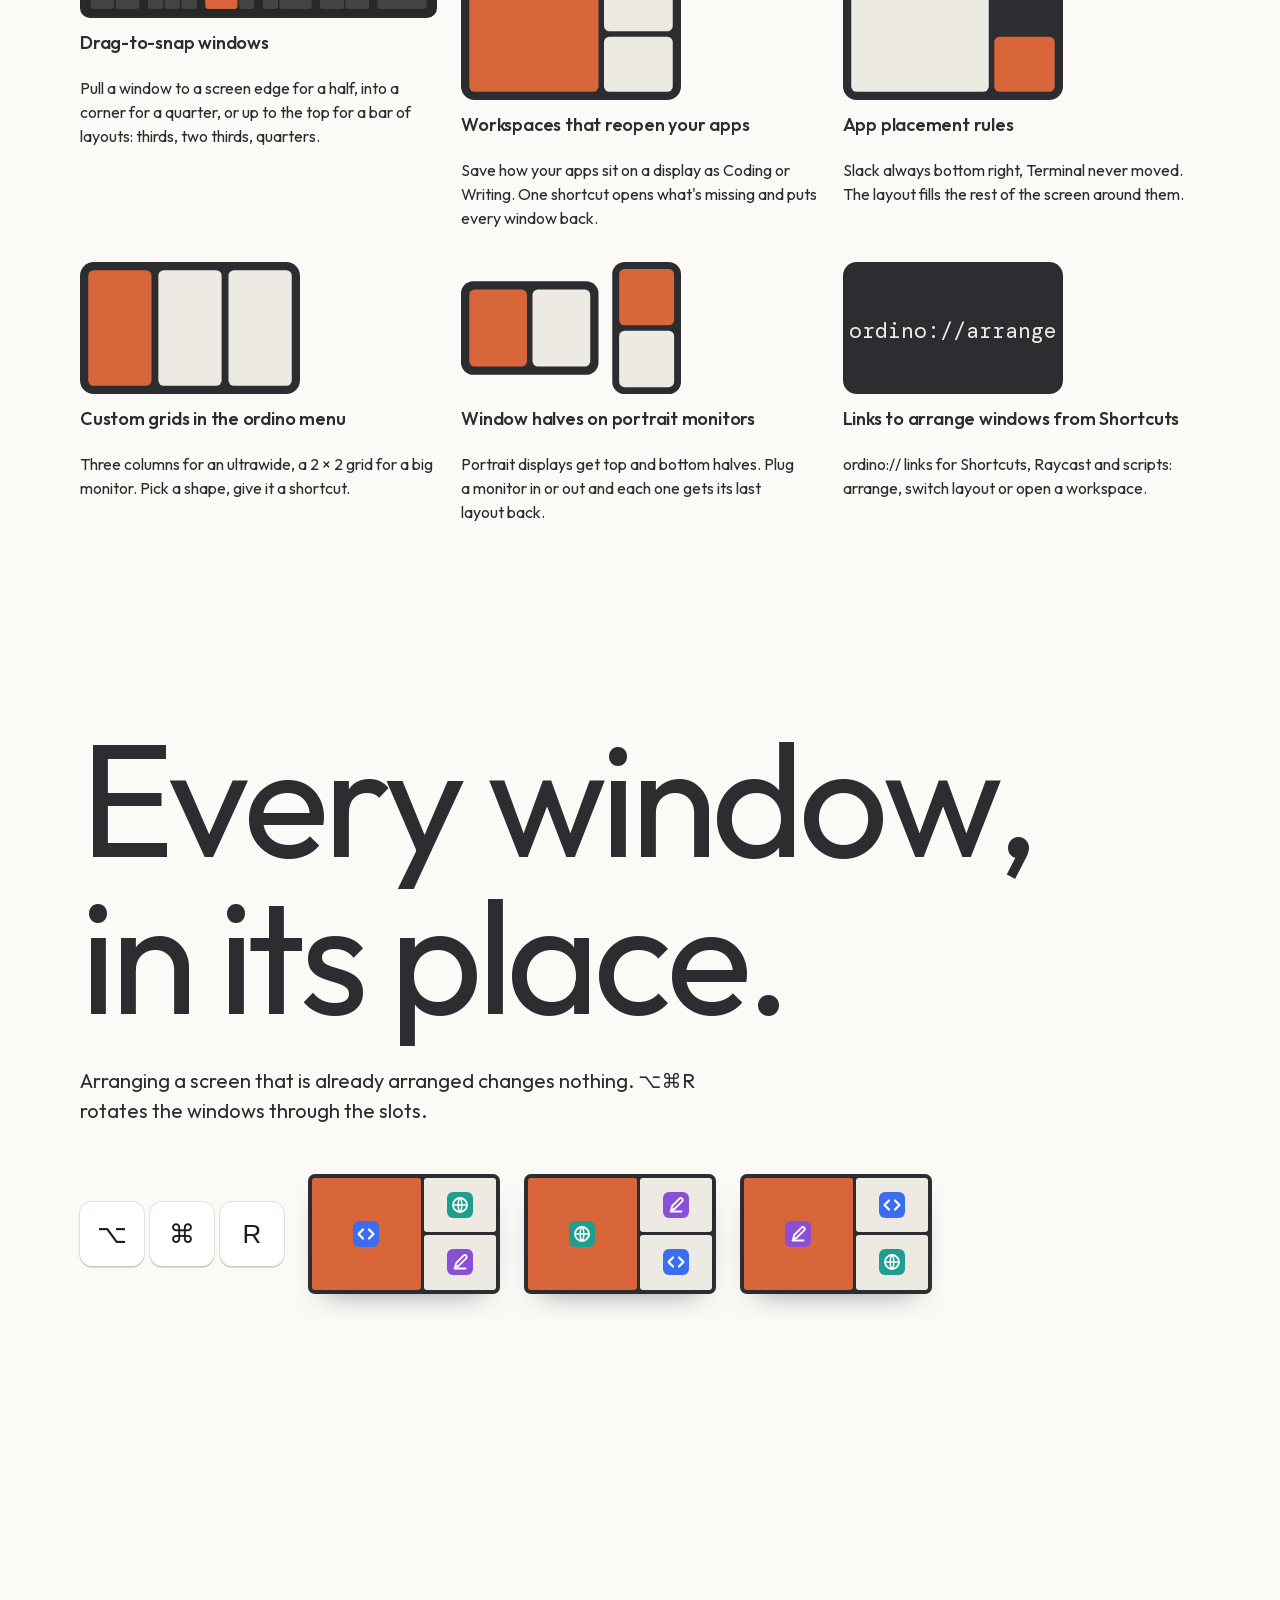
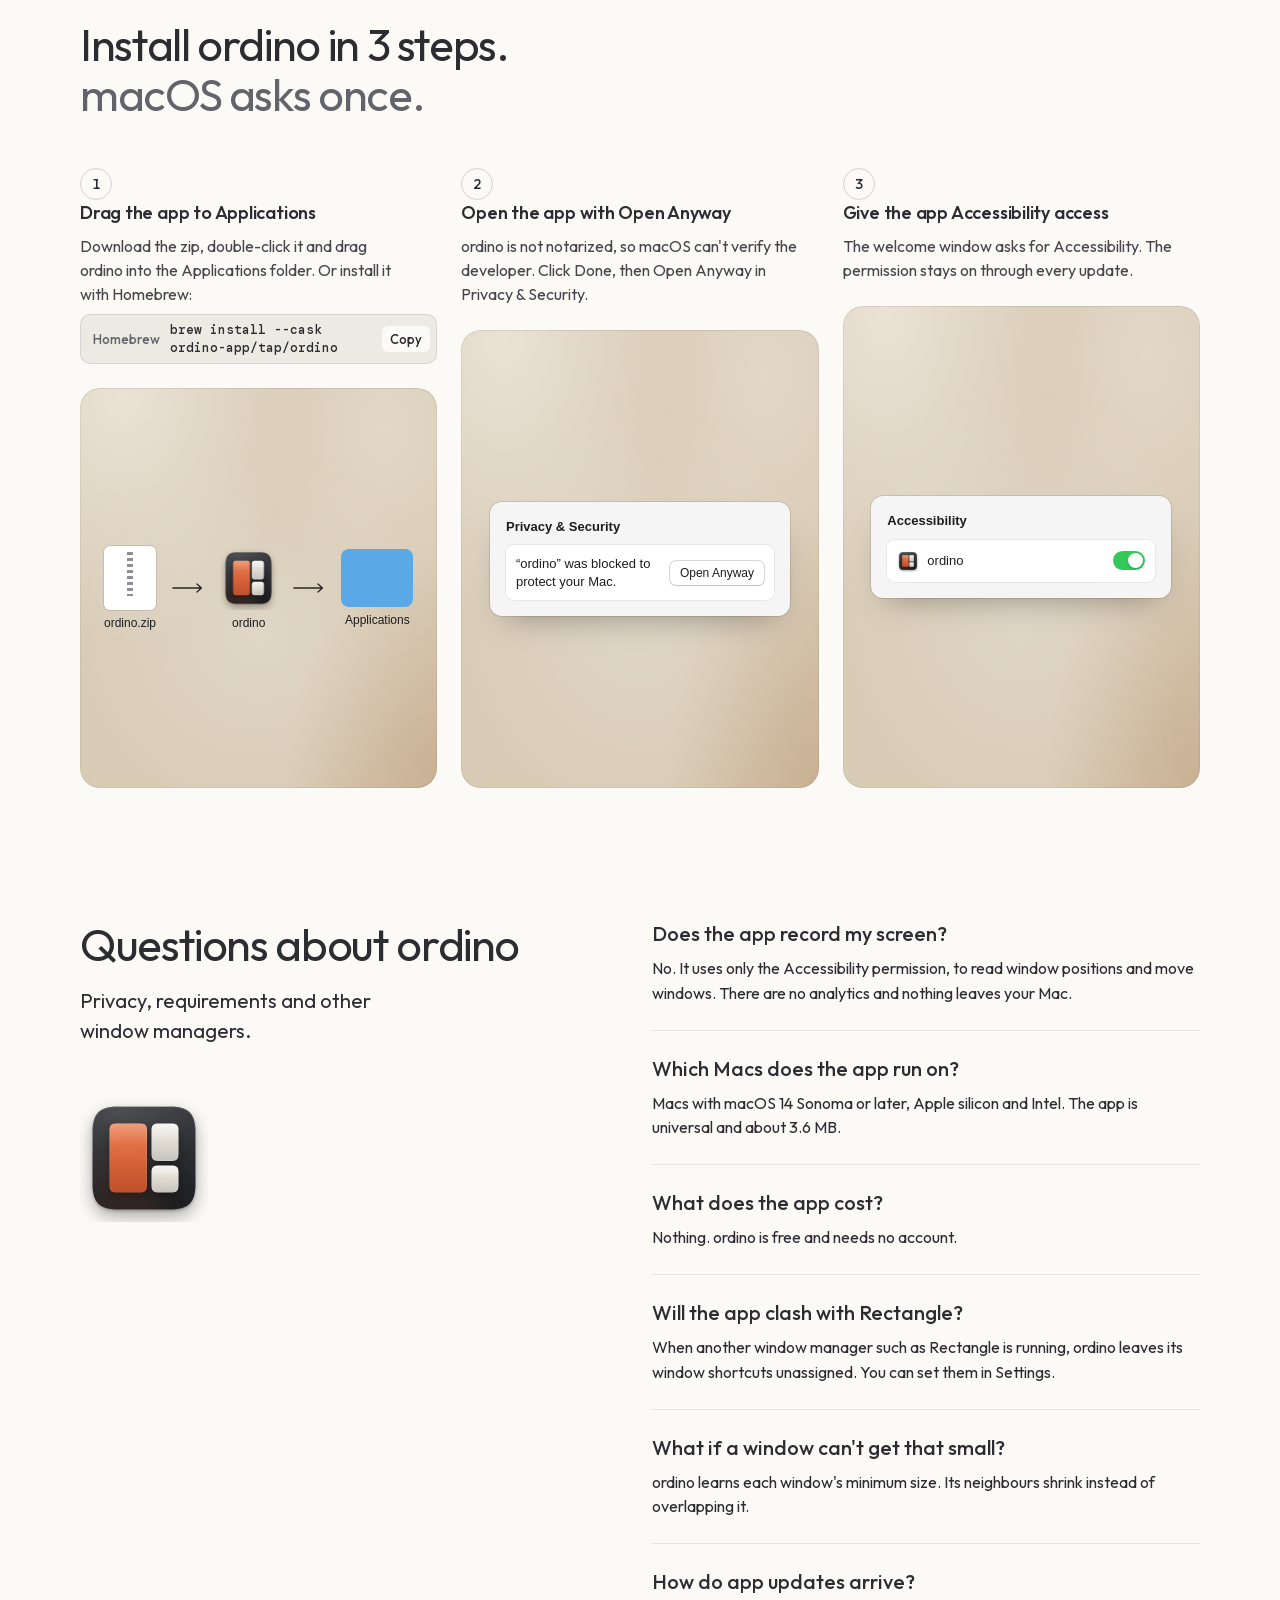
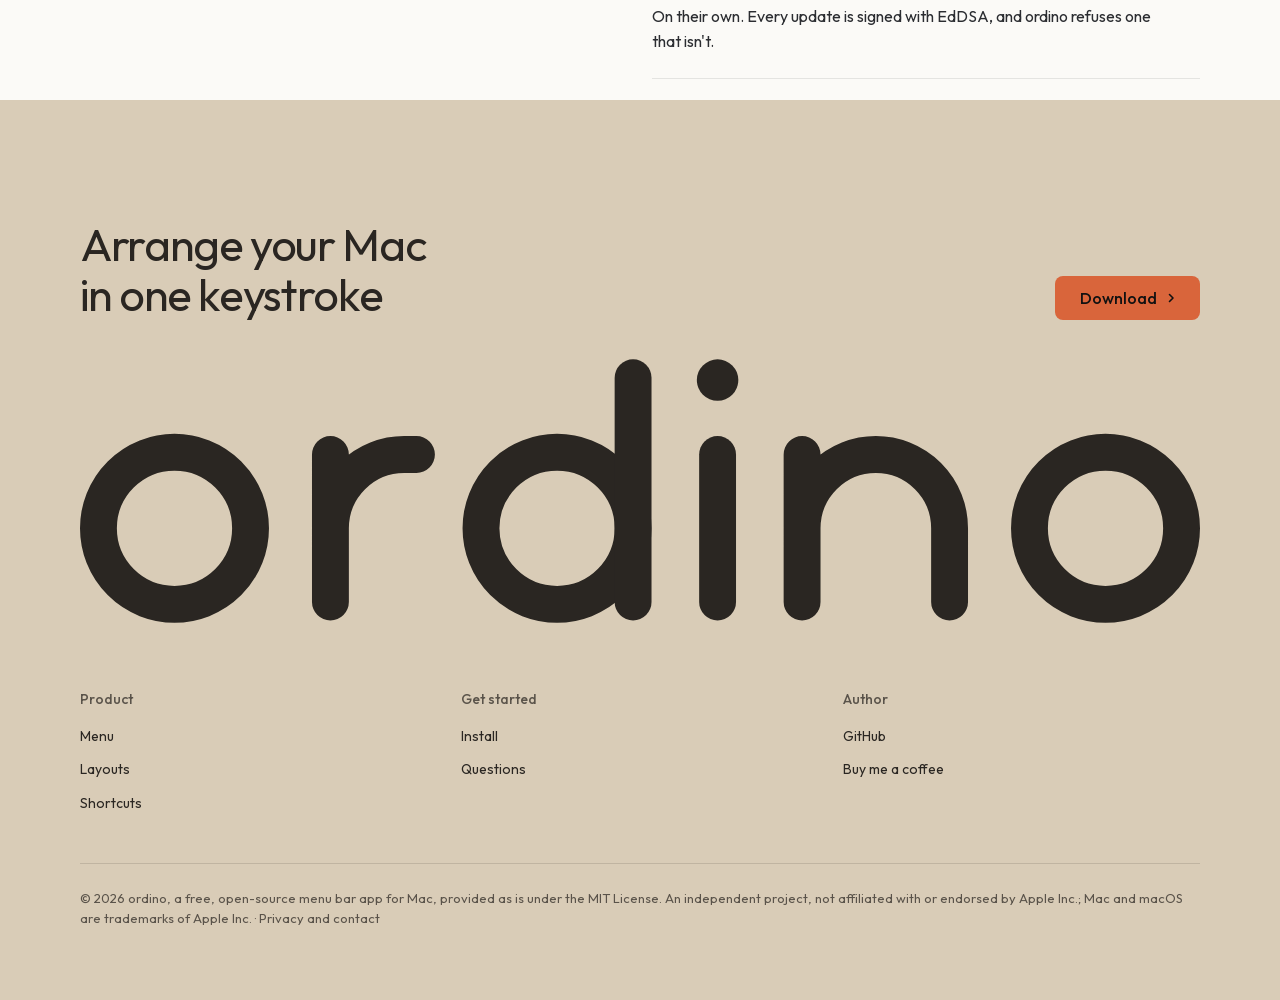
==== commit a7f9a9f8: "feat(web): verification tag for the ordino-app.github.io/ordino property" ====
--- a/web/index.html
+++ b/web/index.html
@@ -23,7 +23,7 @@
 <link rel="icon" href="favicon.svg" type="image/svg+xml">
 <link rel="apple-touch-icon" href="apple-touch-icon.png">
 <meta name="theme-color" content="#fbfaf7">
-<meta name="google-site-verification" content="NHK48XDfyh3SS3Iu22a7z2JvmxzTV9DTKfChTwwEv3s">
+<meta name="google-site-verification" content="dhFHIVSlQGpkz7e4Nm2p_6Je1LjnR1rNpfYIdbkN6Ek">
 <link rel="canonical" href="https://ordino-app.github.io/ordino/">
 <script type="application/ld+json">{"@context": "https://schema.org", "@type": "SoftwareApplication", "name": "ordino", "description": "A free, open-source macOS menu bar app that arranges every window on a display with one keystroke, with drag-to-snap, workspaces and custom grids.", "applicationCategory": "UtilitiesApplication", "operatingSystem": "macOS 14 or later", "url": "https://ordino-app.github.io/ordino/", "downloadUrl": "https://github.com/ordino-app/ordino/releases", "image": "https://ordino-app.github.io/ordino/og-image.png", "screenshot": "https://ordino-app.github.io/ordino/media/settings-custom.webp", "license": "https://opensource.org/licenses/MIT", "isAccessibleForFree": true, "offers": {"@type": "Offer", "price": "0", "priceCurrency": "EUR"}, "author": {"@type": "Person", "name": "Samuel Šugra", "url": "https://github.com/xsugra"}, "sameAs": ["https://github.com/ordino-app/ordino"]}</script>
 <meta name="site-kind" content="software">
